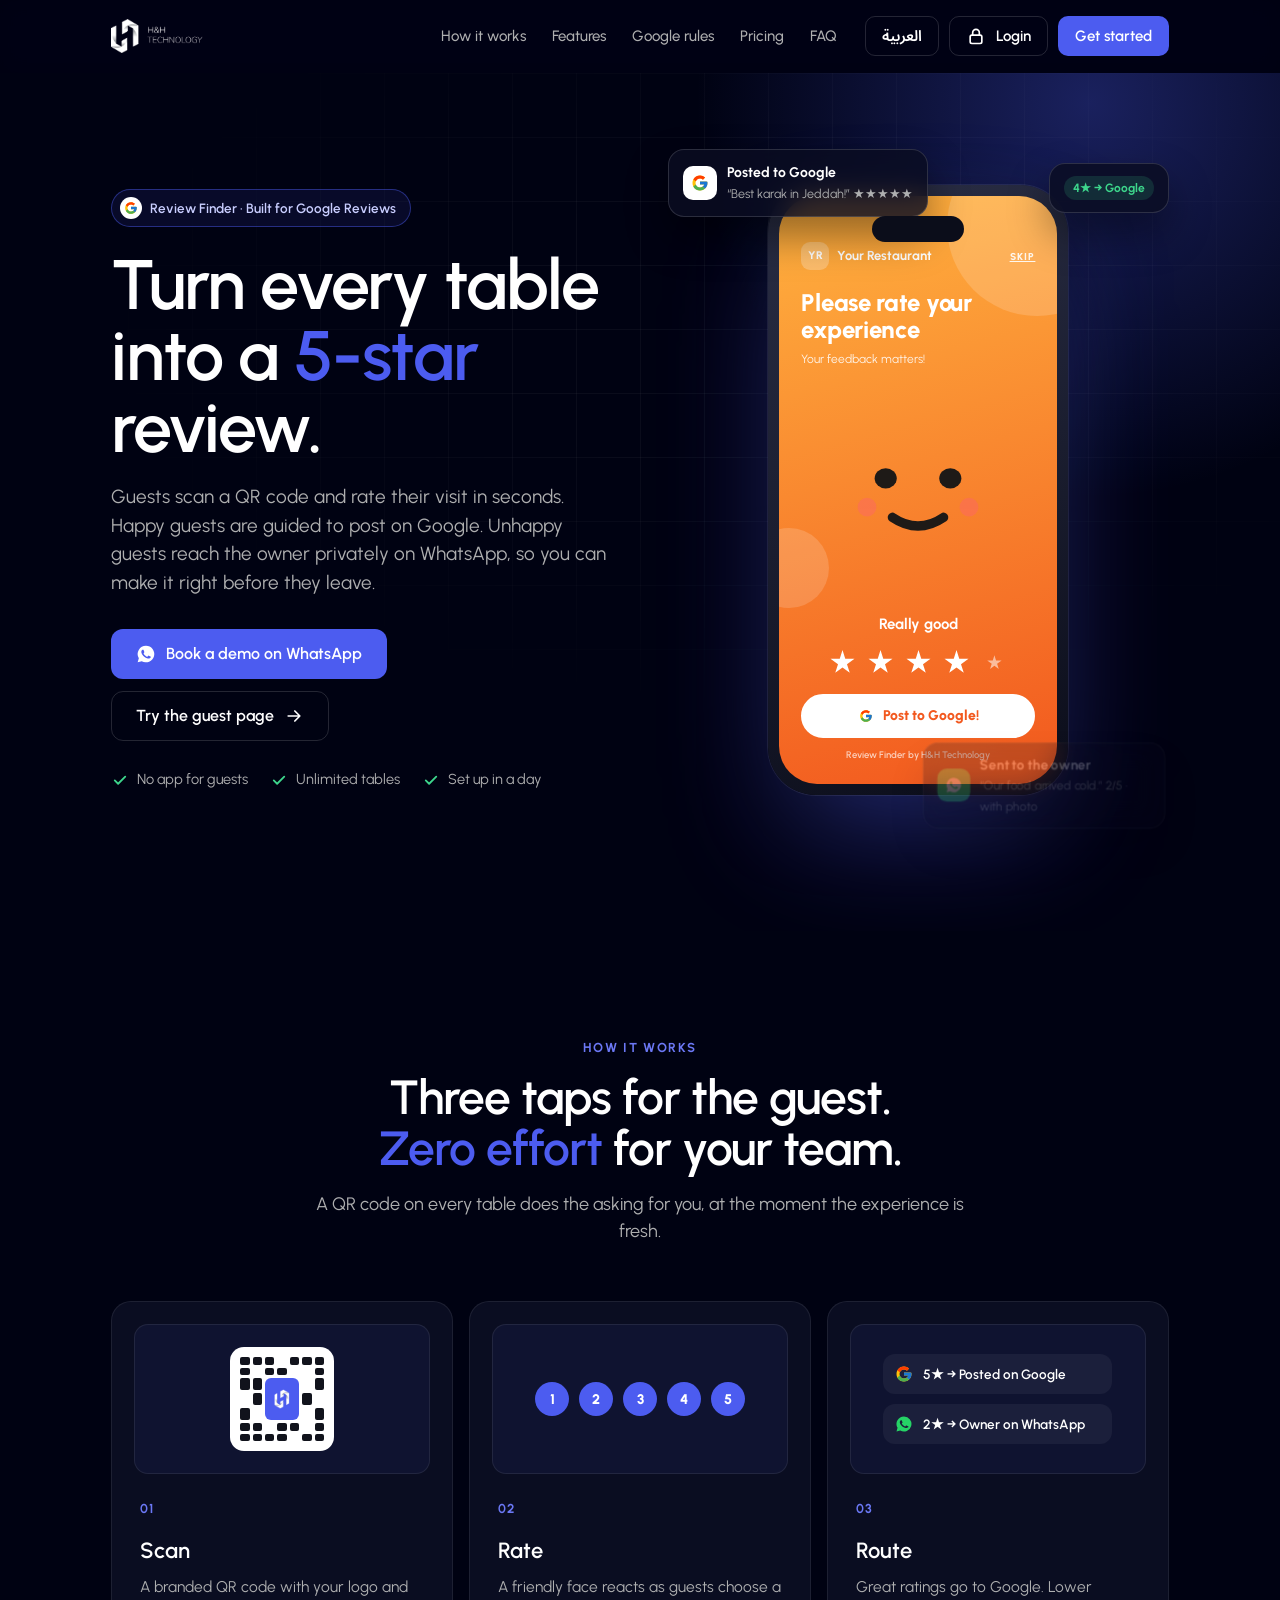
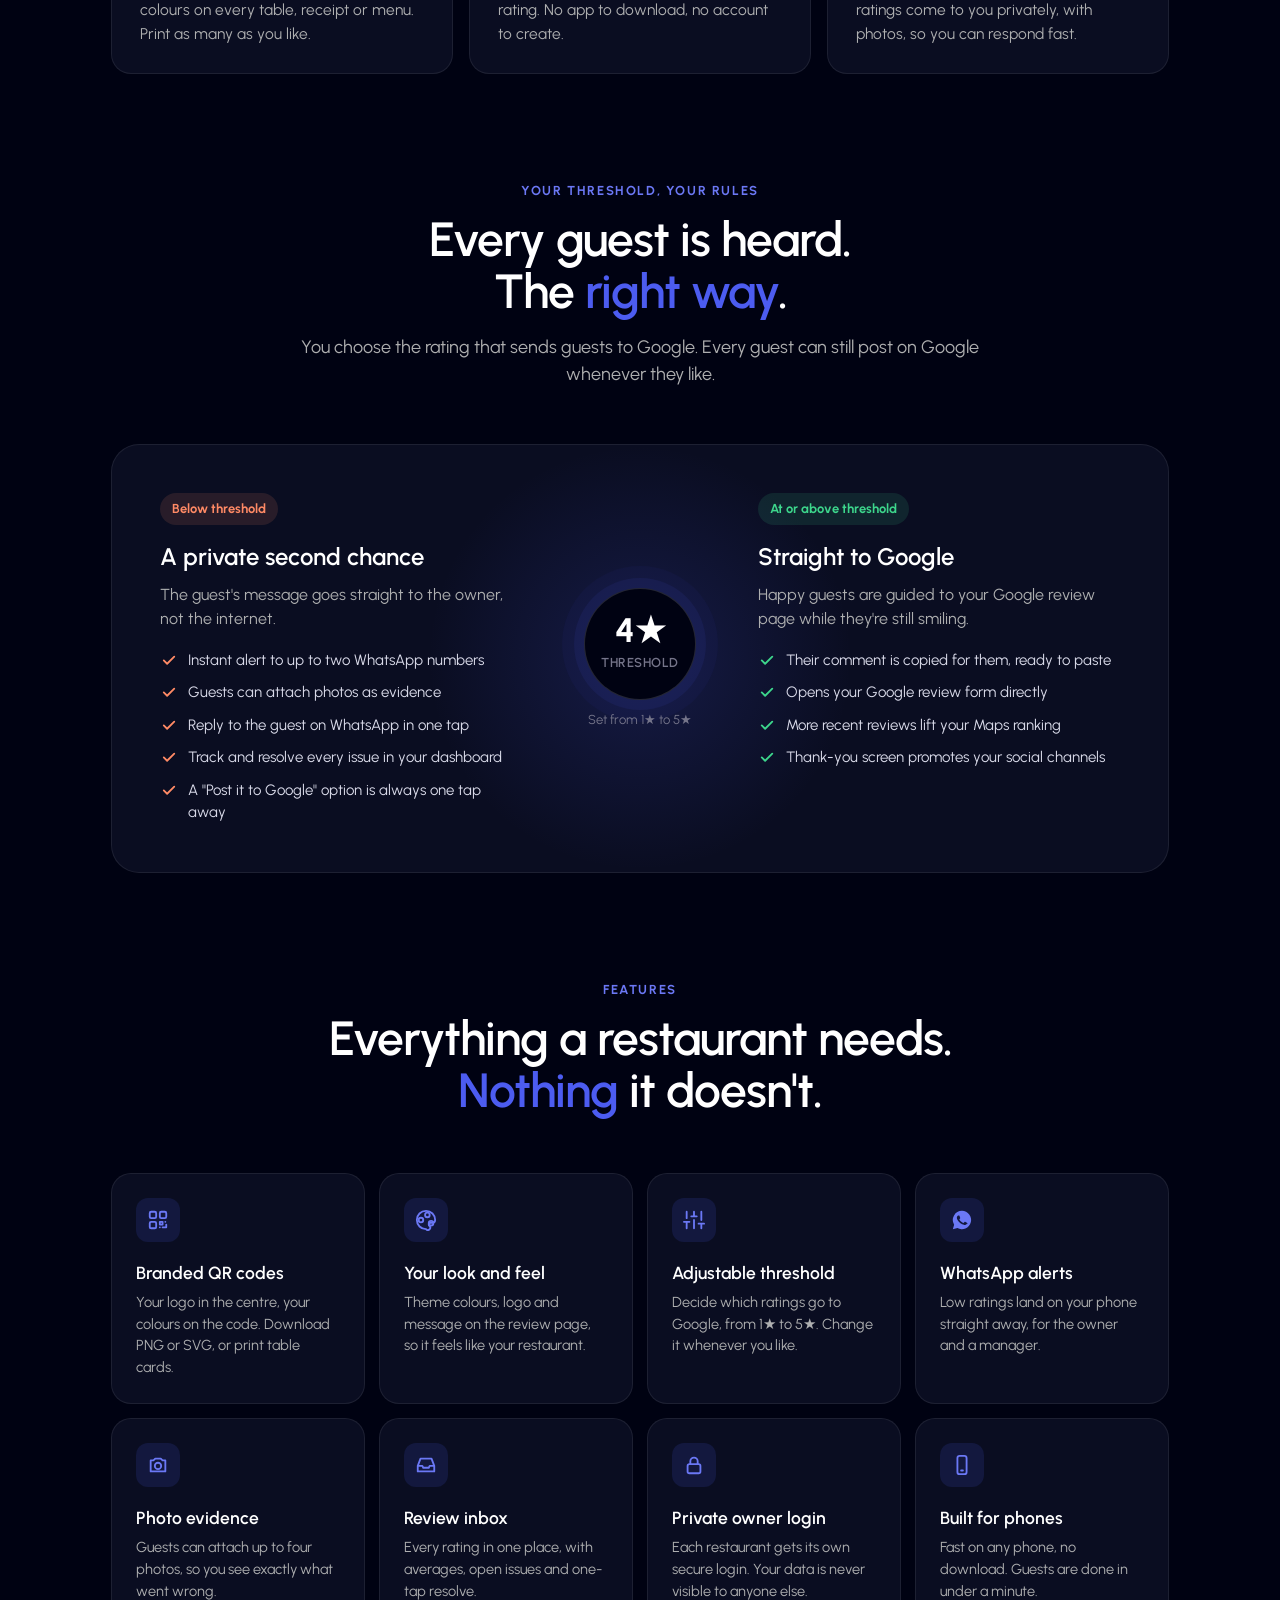
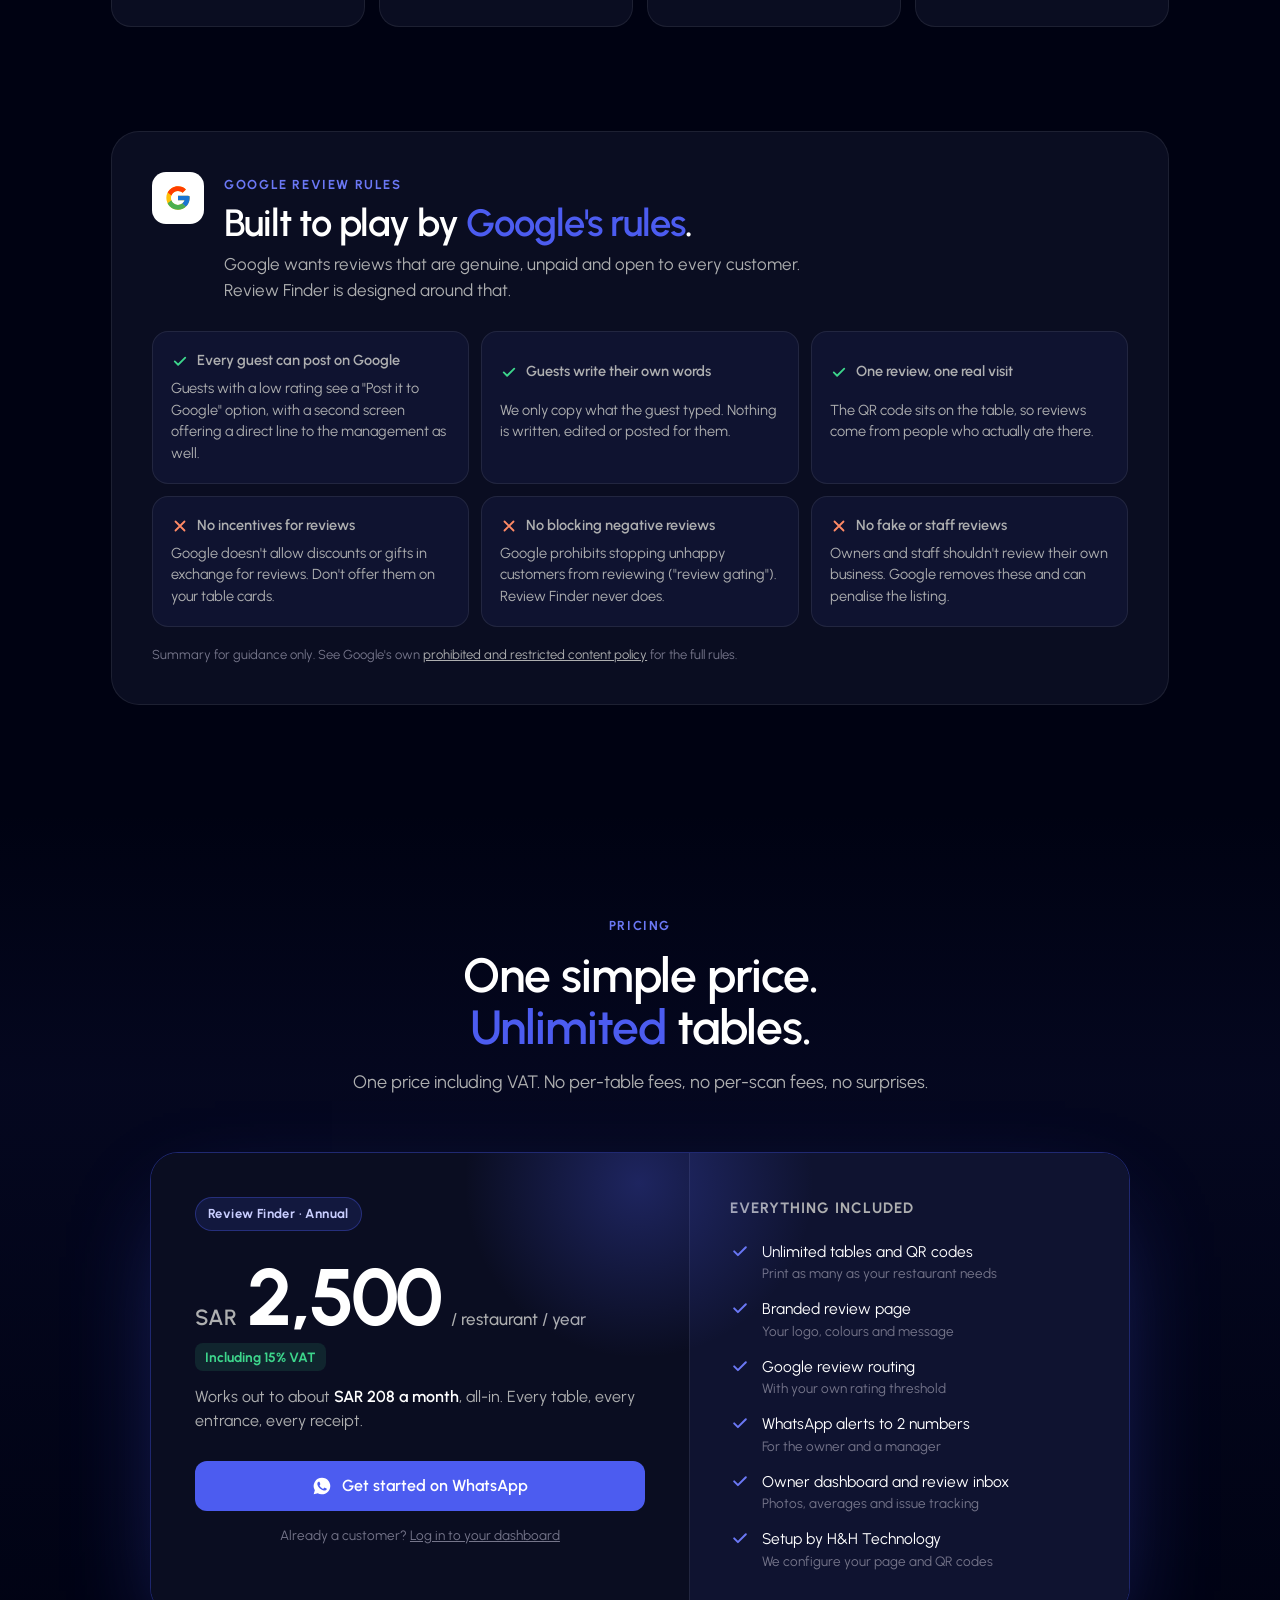
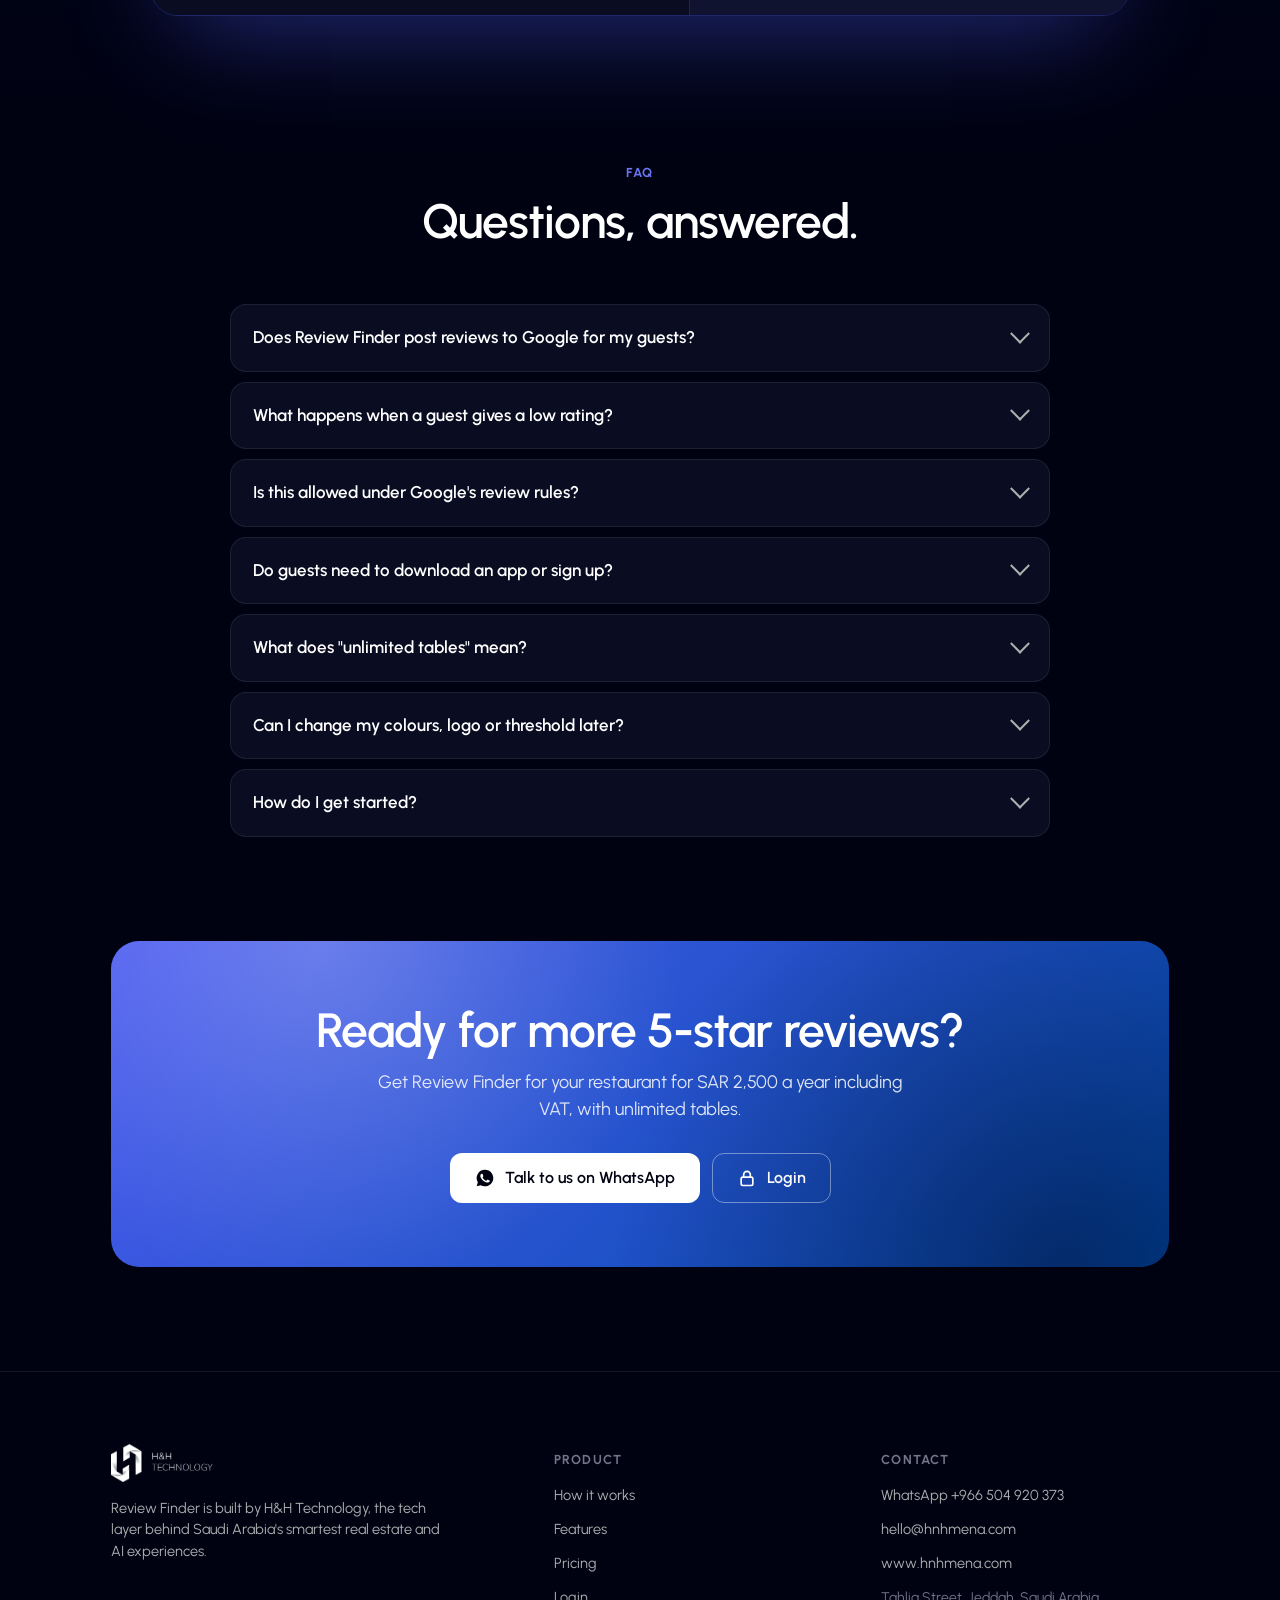
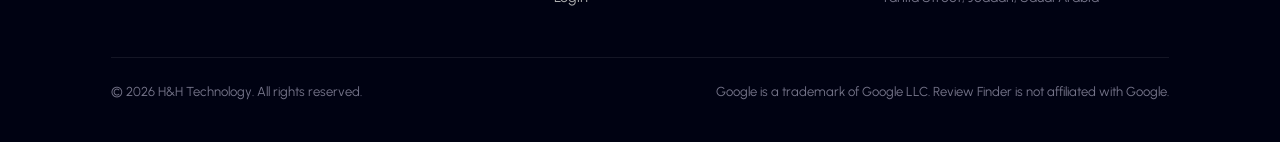
==== index.html @ 0b281e88 "Review page: rating dots become micro-animated mini stars - Stars pop in sequence when chosen, the s" ====
<!doctype html>
<html lang="en">
<head>
  <meta charset="utf-8" />
  <meta name="viewport" content="width=device-width, initial-scale=1" />
  <title>Review Finder · More 5-star Google reviews for restaurants</title>
  <meta name="description" content="Review Finder by H&H Technology: QR review pages that guide happy guests to Google and send unhappy guests privately to the owner on WhatsApp. SAR 2,500 per restaurant per year including VAT, unlimited tables." />
  <meta name="theme-color" content="#000212" />
  <meta property="og:title" content="Review Finder by H&H Technology" />
  <meta property="og:description" content="Happy guests go to Google. Unhappy guests come to you first. SAR 2,500 / restaurant / year, incl. VAT." />
  <link rel="icon" type="image/png" href="assets/brand/HH_Icon_Navy.png" />
  <link rel="preconnect" href="https://fonts.googleapis.com" />
  <link rel="preconnect" href="https://fonts.gstatic.com" crossorigin />
  <link href="https://fonts.googleapis.com/css2?family=Urbanist:wght@400;500;600;700;800&family=Noto+Kufi+Arabic:wght@400;500;600;700&family=Noto+Sans+Arabic:wght@400;500;600;700&display=swap" rel="stylesheet" />
  <script src="assets/i18n.js"></script>
  <script src="assets/i18n-landing.js"></script>
  <style>
    :root {
      --ink: #000212; --panel: #0A0D21; --panel-2: #0F1330; --line: rgba(255,255,255,.08); --line-2: rgba(255,255,255,.14);
      --indigo: #4C5CF0; --indigo-2: #6B78F5; --blue: #004AAD; --body: #AEAFB0; --muted: #75758A; --white: #FFFFFF;
      --ok: #3DD68C; --warn: #FF8A65;
      --r: 20px; --maxw: 1160px; --gut: max(16px, 4vw);
    }
    * { box-sizing: border-box; }
    html { scroll-behavior: smooth; }
    html, body { margin: 0; }
    body {
      font-family: Urbanist, Arial, 'Helvetica Neue', Helvetica, sans-serif; color: var(--white); background: var(--ink);
      -webkit-font-smoothing: antialiased; overflow-x: hidden; line-height: 1.5;
    }
    a { color: inherit; }
    img { max-width: 100%; display: block; }
    .wrap { max-width: var(--maxw); margin: 0 auto; padding: 0 var(--gut); }
    .sr { position: absolute; width: 1px; height: 1px; overflow: hidden; clip: rect(0 0 0 0); }

    /* ---------- Buttons ---------- */
    .btn { display: inline-flex; align-items: center; justify-content: center; gap: 10px; min-height: 50px; padding: 0 24px; border-radius: 12px; font-weight: 600; font-size: 16px; text-decoration: none; border: 1px solid transparent; transition: transform .15s, background .2s, border-color .2s; white-space: nowrap; }
    .btn:active { transform: scale(.98); }
    .btn svg { width: 20px; height: 20px; flex: none; }
    .btn-primary { background: var(--indigo); color: #fff; }
    .btn-primary:hover { background: var(--indigo-2); }
    .btn-ghost { border-color: var(--line-2); color: #fff; }
    .btn-ghost:hover { background: rgba(255,255,255,.06); border-color: rgba(255,255,255,.24); }
    .btn-sm { min-height: 40px; padding: 0 16px; font-size: 15px; border-radius: 10px; }

    /* ---------- Nav ---------- */
    .nav { position: sticky; top: 0; z-index: 50; background: rgba(0,2,18,.72); backdrop-filter: saturate(160%) blur(14px); -webkit-backdrop-filter: saturate(160%) blur(14px); border-bottom: 1px solid transparent; transition: border-color .3s; }
    .nav.scrolled { border-bottom-color: var(--line); }
    .nav .wrap { display: flex; align-items: center; gap: 28px; height: 72px; }
    .nav .logo { height: 34px; width: auto; }
    .nav-links { display: flex; gap: 26px; margin-left: auto; }
    .nav-links a { color: var(--body); text-decoration: none; font-weight: 500; font-size: 15px; }
    .nav-links a:hover { color: #fff; }
    .nav-cta { display: flex; gap: 10px; }
    @media (max-width: 880px) { .nav-links { display: none; } .nav-cta { margin-left: auto; } }
    @media (max-width: 420px) { .nav .logo { height: 28px; } .nav-cta .btn-primary { display: none; } }

    /* ---------- Hero ---------- */
    .hero { position: relative; padding: 72px 0 96px; overflow: hidden; }
    .hero::before { content: ''; position: absolute; width: 900px; height: 900px; right: -260px; top: -420px; border-radius: 50%; background: radial-gradient(circle, rgba(76,92,240,.34), transparent 62%); pointer-events: none; }
    .hero::after { content: ''; position: absolute; inset: 0; pointer-events: none; opacity: .5;
      background-image: linear-gradient(var(--line) 1px, transparent 1px), linear-gradient(90deg, var(--line) 1px, transparent 1px);
      background-size: 64px 64px; mask-image: radial-gradient(ellipse 70% 60% at 60% 30%, #000 30%, transparent 75%); -webkit-mask-image: radial-gradient(ellipse 70% 60% at 60% 30%, #000 30%, transparent 75%); }
    .hero .wrap { position: relative; z-index: 1; display: grid; grid-template-columns: 1fr 1fr; gap: 56px; align-items: center; }
    .eyebrow { display: inline-flex; align-items: center; gap: 8px; padding: 7px 14px 7px 8px; border-radius: 99px; border: 1px solid rgba(76,92,240,.45); background: rgba(76,92,240,.1); font-size: 13.5px; font-weight: 600; color: #C9CEFF; }
    .eyebrow .g { width: 22px; height: 22px; border-radius: 50%; background: #fff; display: grid; place-items: center; }
    .eyebrow .g svg { width: 14px; height: 14px; }
    h1 { font-size: clamp(40px, 6.2vw, 70px); font-weight: 600; line-height: 1.02; letter-spacing: -1.6px; margin: 22px 0 20px; }
    h1 em, h2 em { font-style: normal; color: var(--indigo); white-space: nowrap; }
    .lede { font-size: clamp(17px, 1.6vw, 19px); color: var(--body); max-width: 540px; margin: 0 0 32px; }
    .hero-cta { display: flex; gap: 12px; flex-wrap: wrap; }
    .hero-note { display: flex; gap: 22px; flex-wrap: wrap; margin-top: 28px; color: var(--body); font-size: 14.5px; }
    .hero-note span { display: inline-flex; align-items: center; gap: 8px; }
    .hero-note svg { width: 18px; height: 18px; color: var(--ok); }

    /* Phone demo */
    .stage { position: relative; display: grid; place-items: center; min-height: 600px; padding: 40px 0; }
    .phone { position: relative; width: 300px; height: 610px; border-radius: 48px; padding: 11px; background: linear-gradient(160deg, #2A2E45, #0B0D1A); box-shadow: 0 0 0 1px rgba(255,255,255,.08), 0 50px 120px -20px rgba(76,92,240,.45), 0 30px 60px rgba(0,0,0,.5); }
    .screen { position: relative; height: 100%; border-radius: 38px; overflow: hidden; padding: 46px 22px 22px; display: flex; flex-direction: column; color: #fff; background: linear-gradient(165deg, var(--from, #FFB23F), var(--to, #F2581E)); transition: background .6s; }
    .notch { position: absolute; top: 20px; left: 50%; transform: translateX(-50%); width: 92px; height: 26px; border-radius: 16px; background: #0B0D1A; z-index: 3; }
    .screen .bubble { position: absolute; border-radius: 50%; background: #fff; opacity: .16; }
    .s-top { display: flex; align-items: center; gap: 8px; font-weight: 700; font-size: 13px; }
    .s-logo { width: 28px; height: 28px; border-radius: 9px; background: rgba(255,255,255,.25); display: grid; place-items: center; font-size: 11px; font-weight: 800; }
    .s-skip { margin-left: auto; font-size: 10px; letter-spacing: 1.2px; font-weight: 800; text-decoration: underline; opacity: .9; }
    .s-title { font-size: 24px; font-weight: 800; line-height: 1.12; margin: 20px 0 6px; letter-spacing: -.3px; }
    .s-sub { font-size: 12px; opacity: .88; }
    .s-face { flex: 1; display: grid; place-items: center; }
    .s-face svg { width: 170px; overflow: visible; }
    .s-face .eye { fill: var(--face, #1E1A17); }
    .s-face .mouth, .s-face .brow { fill: none; stroke: var(--face, #1E1A17); stroke-width: 11; stroke-linecap: round; }
    .s-face .brow { stroke-width: 8; transition: opacity .3s; }
    .s-face .cheek { fill: #FF5C7A; transition: opacity .3s; }
    .s-mood { text-align: center; font-weight: 700; font-size: 15px; margin: -4px 0 12px; min-height: 22px; }
    .s-dots { display: flex; justify-content: center; gap: 8px; margin-bottom: 16px; }
    .s-dots i { width: 30px; height: 30px; border-radius: 50%; display: grid; place-items: center; font-style: normal; }
    .s-dots i::before { content: ''; width: 15px; height: 15px; background: rgba(255,255,255,.55); transition: all .3s cubic-bezier(.3,1.6,.5,1);
      clip-path: polygon(50% 0%, 61% 35%, 98% 35%, 68% 57%, 79% 91%, 50% 70%, 21% 91%, 32% 57%, 2% 35%, 39% 35%); }
    .s-dots i.on::before { width: 25px; height: 25px; background: #fff; transform: rotate(0); animation: sPop .5s cubic-bezier(.3,1.6,.5,1) both; }
    .s-dots i:nth-child(2).on::before { animation-delay: 45ms; } .s-dots i:nth-child(3).on::before { animation-delay: 90ms; }
    .s-dots i:nth-child(4).on::before { animation-delay: 135ms; } .s-dots i:nth-child(5).on::before { animation-delay: 180ms; }
    @keyframes sPop { 0% { transform: scale(.55) rotate(-25deg); } 55% { transform: scale(1.25) rotate(8deg); } 100% { transform: scale(1) rotate(0); } }
    .s-btn { min-height: 44px; border-radius: 99px; border: 2px solid #fff; display: flex; align-items: center; justify-content: center; gap: 8px; font-weight: 800; font-size: 14px; transition: background .3s, color .3s; }
    .s-btn.google { background: #fff; color: var(--to, #F2581E); }
    .s-btn svg { width: 18px; height: 18px; background: #fff; border-radius: 50%; padding: 2px; }
    .s-foot { text-align: center; font-size: 9.5px; margin-top: 10px; opacity: .7; font-weight: 600; }

    .float { position: absolute; z-index: 2; background: rgba(10,13,33,.82); backdrop-filter: blur(12px); -webkit-backdrop-filter: blur(12px); border: 1px solid var(--line-2); border-radius: 16px; padding: 12px 14px; box-shadow: 0 20px 40px rgba(0,0,0,.4); font-size: 13.5px; transition: opacity .45s, transform .45s; }
    .float b { display: block; font-size: 14px; font-weight: 700; }
    .float small { color: var(--body); font-size: 12.5px; }
    .float .row { display: flex; align-items: center; gap: 10px; }
    .float .ic { width: 34px; height: 34px; border-radius: 10px; display: grid; place-items: center; flex: none; }
    .float .ic svg { width: 18px; height: 18px; }
    .f-google { left: 0; top: 4px; }
    .f-google .ic { background: #fff; }
    .f-wa { right: 0; bottom: 6px; max-width: 250px; }
    .f-wa .ic { background: #25D366; color: #fff; }
    .f-route { right: 0; top: 18px; white-space: nowrap; }
    .f-route .tag { display: inline-flex; align-items: center; gap: 6px; padding: 3px 9px; border-radius: 99px; font-weight: 700; font-size: 12px; }
    .tag.pub { background: rgba(61,214,140,.15); color: var(--ok); }
    .tag.priv { background: rgba(255,138,101,.15); color: var(--warn); }
    .float.dim { opacity: .25; transform: scale(.97); }

    @media (max-width: 980px) {
      .hero .wrap { grid-template-columns: 1fr; gap: 40px; }
      .hero { padding-top: 48px; }
      .stage { min-height: 560px; }
      .f-google { left: 6%; } .f-wa { right: 6%; } .f-route { right: 6%; }
    }
    @media (max-width: 520px) {
      .phone { width: 270px; height: 550px; }
      .float { display: none; }
    }

    /* ---------- Sections ---------- */
    section { position: relative; }
    .sec { padding: 104px 0; }
    .sec-head { max-width: 680px; margin: 0 auto 56px; text-align: center; }
    .kicker { display: inline-block; font-size: 13px; font-weight: 700; letter-spacing: 1.6px; text-transform: uppercase; color: var(--indigo-2); margin-bottom: 14px; }
    h2 { font-size: clamp(32px, 4.4vw, 48px); font-weight: 600; line-height: 1.08; letter-spacing: -1px; margin: 0 0 16px; }
    .sec-head p { color: var(--body); font-size: 18px; margin: 0; }

    /* Steps */
    .steps { display: grid; grid-template-columns: repeat(3, 1fr); gap: 16px; counter-reset: s; }
    .step { position: relative; background: var(--panel); border: 1px solid var(--line); border-radius: var(--r); padding: 28px; overflow: hidden; }
    .step .num { font-size: 13px; font-weight: 700; color: var(--indigo-2); letter-spacing: 1px; }
    .step h3 { font-size: 22px; font-weight: 600; margin: 14px 0 8px; }
    .step p { color: var(--body); margin: 0; font-size: 15.5px; }
    .step .art { height: 150px; margin: -6px -6px 22px; border-radius: 14px; background: var(--panel-2); border: 1px solid var(--line); display: grid; place-items: center; position: relative; overflow: hidden; }
    .art-qr { width: 104px; height: 104px; border-radius: 14px; background: #fff; padding: 10px; display: grid; grid-template-columns: repeat(7, 1fr); gap: 3px; }
    .art-qr i { border-radius: 2px; background: #11131C; }
    .art-qr i.o { background: transparent; }
    .art-qr .c { grid-column: 3 / 6; grid-row: 3 / 6; background: var(--indigo); border-radius: 6px; display: grid; place-items: center; }
    .art-dots { display: flex; gap: 10px; }
    .art-dots i { width: 34px; height: 34px; border-radius: 50%; background: rgba(255,255,255,.12); display: grid; place-items: center; font-style: normal; font-weight: 800; color: rgba(255,255,255,.5); font-size: 14px; }
    .art-dots i.on { background: var(--indigo); color: #fff; }
    .art-split { display: grid; gap: 10px; width: 78%; }
    .art-split div { display: flex; align-items: center; gap: 10px; padding: 10px 12px; border-radius: 12px; background: rgba(255,255,255,.05); font-size: 13.5px; font-weight: 600; }
    .art-split svg { width: 18px; height: 18px; flex: none; }

    /* Routing */
    .route { display: grid; grid-template-columns: 1fr auto 1fr; gap: 0; align-items: stretch; background: var(--panel); border: 1px solid var(--line); border-radius: 28px; padding: 40px; position: relative; overflow: hidden; }
    .route::before { content: ''; position: absolute; width: 500px; height: 500px; left: 50%; top: 50%; transform: translate(-50%,-50%); background: radial-gradient(circle, rgba(76,92,240,.18), transparent 60%); pointer-events: none; }
    .lane { position: relative; padding: 8px 8px; }
    .lane h3 { font-size: 24px; font-weight: 600; margin: 14px 0 8px; }
    .lane p { color: var(--body); margin: 0 0 18px; }
    .lane ul { list-style: none; padding: 0; margin: 0; display: grid; gap: 10px; }
    .lane li { display: flex; gap: 10px; align-items: flex-start; color: #DADBEA; font-size: 15px; }
    .lane li svg { width: 18px; height: 18px; flex: none; margin-top: 2px; }
    .lane.pub li svg { color: var(--ok); } .lane.priv li svg { color: var(--warn); }
    .hub { position: relative; display: grid; place-items: center; padding: 0 36px; }
    .hub-in { width: 148px; text-align: center; display: grid; justify-items: center; gap: 10px; }
    .hub-circle { width: 112px; height: 112px; border-radius: 50%; display: grid; place-items: center; background: var(--ink); border: 1px solid var(--line-2); box-shadow: 0 0 0 10px rgba(76,92,240,.08), 0 0 0 22px rgba(76,92,240,.04); }
    .hub-circle b { font-size: 34px; font-weight: 700; line-height: 1; }
    .hub-circle small { display: block; color: var(--body); font-size: 11.5px; font-weight: 600; letter-spacing: .5px; margin-top: 4px; }
    .hub-in span { color: var(--muted); font-size: 13px; }
    .lane .badge { display: inline-flex; align-items: center; gap: 8px; font-weight: 700; font-size: 13px; padding: 6px 12px; border-radius: 99px; }
    .lane.pub .badge { background: rgba(61,214,140,.12); color: var(--ok); }
    .lane.priv .badge { background: rgba(255,138,101,.12); color: var(--warn); }
    @media (max-width: 900px) { .route { grid-template-columns: 1fr; padding: 28px 22px; gap: 28px; } .hub { padding: 0; } .steps { grid-template-columns: 1fr; } }

    /* Features */
    .features { display: grid; grid-template-columns: repeat(4, 1fr); gap: 14px; }
    .feat { background: var(--panel); border: 1px solid var(--line); border-radius: var(--r); padding: 24px; transition: border-color .25s, transform .25s; }
    .feat:hover { border-color: rgba(76,92,240,.45); transform: translateY(-2px); }
    .feat .ic { width: 44px; height: 44px; border-radius: 12px; display: grid; place-items: center; background: rgba(76,92,240,.14); color: var(--indigo-2); margin-bottom: 18px; }
    .feat .ic svg { width: 22px; height: 22px; }
    .feat h3 { font-size: 17.5px; font-weight: 600; margin: 0 0 6px; }
    .feat p { color: var(--body); font-size: 14.5px; margin: 0; }
    @media (max-width: 1040px) { .features { grid-template-columns: repeat(2, 1fr); } }
    @media (max-width: 560px) { .features { grid-template-columns: 1fr; } }

    /* Pricing */
    .pricing { background: linear-gradient(180deg, transparent, rgba(76,92,240,.06) 30%, transparent); }
    .price-wrap { display: grid; grid-template-columns: 1.1fr .9fr; gap: 0; max-width: 980px; margin: 0 auto; border-radius: 28px; overflow: hidden; border: 1px solid rgba(76,92,240,.4); box-shadow: 0 40px 100px -30px rgba(76,92,240,.45); }
    .price-main { background: var(--panel); padding: 44px; position: relative; }
    .price-main::after { content: ''; position: absolute; width: 380px; height: 380px; right: -140px; top: -160px; border-radius: 50%; background: radial-gradient(circle, rgba(76,92,240,.3), transparent 65%); pointer-events: none; }
    .plan { display: inline-flex; align-items: center; gap: 8px; font-weight: 700; font-size: 13px; letter-spacing: .4px; color: #C9CEFF; background: rgba(76,92,240,.14); border: 1px solid rgba(76,92,240,.35); padding: 6px 12px; border-radius: 99px; }
    .amount { display: flex; align-items: baseline; gap: 10px; margin: 26px 0 6px; flex-wrap: wrap; }
    .amount .cur { font-size: 22px; font-weight: 600; color: var(--body); }
    .amount .val { font-size: clamp(56px, 8vw, 80px); font-weight: 700; letter-spacing: -2px; line-height: 1; }
    .amount .per { font-size: 17px; color: var(--body); font-weight: 500; }
    .price-vat { display: inline-flex; margin: 0 0 14px; padding: 4px 10px; border-radius: 8px; background: rgba(61,214,140,.12); color: var(--ok); font-weight: 700; font-size: 13.5px; }
    .price-sub { color: var(--body); margin: 0 0 28px; font-size: 16px; }
    .price-sub b { color: #fff; font-weight: 600; }
    .price-main .btn { width: 100%; }
    .price-fine { color: var(--muted); font-size: 13.5px; margin: 14px 0 0; text-align: center; }
    .price-side { background: var(--panel-2); padding: 44px 40px; border-left: 1px solid var(--line); }
    .price-side h3 { font-size: 15px; font-weight: 700; letter-spacing: 1px; text-transform: uppercase; color: var(--body); margin: 0 0 20px; }
    .incl { list-style: none; padding: 0; margin: 0; display: grid; gap: 14px; }
    .incl li { display: flex; gap: 12px; align-items: flex-start; font-size: 15.5px; }
    .incl svg { width: 20px; height: 20px; color: var(--indigo-2); flex: none; margin-top: 1px; }
    .incl li span small { display: block; color: var(--muted); font-size: 13.5px; }
    @media (max-width: 860px) { .price-wrap { grid-template-columns: 1fr; } .price-side { border-left: 0; border-top: 1px solid var(--line); } .price-main, .price-side { padding: 32px 24px; } }

    /* Google rules */
    .rules { background: var(--panel); border: 1px solid var(--line); border-radius: 28px; padding: 40px; }
    .rules-head { display: flex; gap: 20px; align-items: flex-start; margin-bottom: 28px; }
    .rules-head .g { width: 52px; height: 52px; border-radius: 14px; background: #fff; display: grid; place-items: center; flex: none; }
    .rules-head .g svg { width: 28px; height: 28px; }
    .rules-head h2 { font-size: clamp(28px, 3.4vw, 38px); margin-bottom: 8px; }
    .rules-head p { color: var(--body); margin: 0; font-size: 17px; max-width: 620px; }
    .rules-head .kicker { margin-bottom: 8px; }
    .rules-grid { display: grid; grid-template-columns: repeat(3, 1fr); gap: 12px; }
    .rule { border-radius: 16px; padding: 18px; background: var(--panel-2); border: 1px solid var(--line); display: grid; gap: 6px; }
    .rule b { display: flex; gap: 8px; align-items: center; font-size: 15.5px; font-weight: 600; }
    .rule b svg { width: 18px; height: 18px; flex: none; }
    .rule.ok b svg { color: var(--ok); } .rule.no b svg { color: var(--warn); }
    .rule span { color: var(--body); font-size: 14.5px; }
    .rules-note { margin: 18px 0 0; color: var(--muted); font-size: 13px; }
    .rules-note a { color: var(--body); }
    @media (max-width: 900px) { .rules { padding: 26px 20px; } .rules-head { flex-direction: column; } .rules-grid { grid-template-columns: 1fr; } }

    /* FAQ */
    .faq { max-width: 820px; margin: 0 auto; display: grid; gap: 10px; }
    details { background: var(--panel); border: 1px solid var(--line); border-radius: 16px; padding: 0 22px; transition: border-color .2s; }
    details[open] { border-color: var(--line-2); }
    summary { list-style: none; cursor: pointer; padding: 20px 0; font-weight: 600; font-size: 17px; display: flex; justify-content: space-between; gap: 16px; align-items: center; }
    summary::-webkit-details-marker { display: none; }
    summary::after { content: ''; width: 12px; height: 12px; flex: none; border-right: 2px solid var(--body); border-bottom: 2px solid var(--body); transform: rotate(45deg) translate(-3px, -3px); transition: transform .25s; }
    details[open] summary::after { transform: rotate(225deg) translate(-3px, -3px); }
    details p { margin: 0 0 20px; color: var(--body); font-size: 15.5px; }

    /* CTA band */
    .cta-band { margin: 0 auto; max-width: var(--maxw); padding: 0 var(--gut); }
    .cta-in { position: relative; overflow: hidden; border-radius: 28px; padding: 64px 40px; text-align: center; background: linear-gradient(135deg, var(--indigo) 0%, var(--blue) 100%); }
    .cta-in::before { content: ''; position: absolute; inset: 0; background-image: radial-gradient(circle at 20% 0%, rgba(255,255,255,.22), transparent 40%), radial-gradient(circle at 90% 100%, rgba(0,2,18,.45), transparent 45%); }
    .cta-in > * { position: relative; }
    .cta-in h2 { margin-bottom: 12px; }
    .cta-in p { color: rgba(255,255,255,.85); font-size: 18px; margin: 0 auto 30px; max-width: 560px; }
    .cta-in .btn-primary { background: #fff; color: var(--ink); }
    .cta-in .btn-primary:hover { background: #EEF0FF; }
    .cta-in .btn-ghost { border-color: rgba(255,255,255,.4); }
    .cta-row { display: flex; gap: 12px; justify-content: center; flex-wrap: wrap; }

    /* Footer */
    footer { padding: 72px 0 40px; margin-top: 104px; border-top: 1px solid var(--line); }
    .foot { display: grid; grid-template-columns: 1.4fr 1fr 1fr; gap: 40px; }
    .foot .logo { height: 38px; width: auto; margin-bottom: 16px; }
    .foot p { color: var(--body); font-size: 14.5px; margin: 0; max-width: 340px; }
    .foot h4 { font-size: 13px; letter-spacing: 1.2px; text-transform: uppercase; color: var(--muted); margin: 6px 0 14px; }
    .foot ul { list-style: none; padding: 0; margin: 0; display: grid; gap: 10px; }
    .foot a { color: var(--body); text-decoration: none; font-size: 14.5px; }
    .foot a:hover { color: #fff; }
    .foot-base { display: flex; justify-content: space-between; gap: 16px; flex-wrap: wrap; margin-top: 48px; padding-top: 24px; border-top: 1px solid var(--line); color: var(--muted); font-size: 13px; }
    @media (max-width: 760px) { .foot { grid-template-columns: 1fr; gap: 28px; } }

    /* Language toggle + Arabic / RTL */
    .lang-btn { background: transparent; cursor: pointer; font-weight: 600; }
    .lang-btn:hover { background: rgba(255,255,255,.06); }
    .lang-btn[lang="ar"] { font-family: 'Noto Sans Arabic', sans-serif; }
    .lang-btn[lang="en"] { font-family: Urbanist, Arial, sans-serif; }
    html[lang="ar"] body { font-family: 'Noto Sans Arabic', Urbanist, Arial, sans-serif; }
    html[lang="ar"] h1, html[lang="ar"] h2, html[lang="ar"] h3, html[lang="ar"] summary, html[lang="ar"] .s-title, html[lang="ar"] .amount .per, html[lang="ar"] .hub-circle small {
      font-family: 'Noto Kufi Arabic', 'Noto Sans Arabic', Urbanist, sans-serif;
    }
    html[lang="ar"] * { letter-spacing: 0 !important; }
    html[lang="ar"] h1 { line-height: 1.3; font-size: clamp(34px, 5.4vw, 60px); }
    html[lang="ar"] h2 { line-height: 1.35; }
    html[lang="ar"] .kicker, html[lang="ar"] .foot h4, html[lang="ar"] .price-side h3 { text-transform: none; font-size: 14px; }
    html[dir="rtl"] .nav-links { margin-left: 0; margin-right: auto; }
    html[dir="rtl"] .flip-rtl { transform: scaleX(-1); }
    html[dir="rtl"] .eyebrow { padding: 7px 8px 7px 14px; }
    html[dir="rtl"] .s-skip { margin-left: 0; margin-right: auto; }
    .amount, .s-dots { direction: ltr; }
    html[dir="rtl"] .amount { direction: rtl; }

    /* Reveal */
    .reveal { opacity: 0; transform: translateY(18px); transition: opacity .7s cubic-bezier(.2,.8,.2,1), transform .7s cubic-bezier(.2,.8,.2,1); }
    .reveal.in { opacity: 1; transform: none; }
    @media (prefers-reduced-motion: reduce) {
      html { scroll-behavior: auto; }
      .reveal { opacity: 1; transform: none; transition: none; }
      *, *::before, *::after { animation: none !important; transition: none !important; }
    }
  </style>
</head>
<body>
  <!-- Shared icons -->
  <svg width="0" height="0" style="position:absolute" aria-hidden="true">
    <symbol id="i-check" viewBox="0 0 24 24"><path fill="none" stroke="currentColor" stroke-width="2.4" stroke-linecap="round" stroke-linejoin="round" d="M5 12.5l4.5 4.5L19 7.5"/></symbol>
    <symbol id="i-g" viewBox="0 0 48 48"><path fill="#FFC107" d="M43.6 20.5H42V20H24v8h11.3C33.7 32.7 29.2 36 24 36c-6.6 0-12-5.4-12-12s5.4-12 12-12c3.1 0 5.8 1.2 7.9 3l5.7-5.7C34 6.1 29.3 4 24 4 12.9 4 4 12.9 4 24s8.9 20 20 20 20-8.9 20-20c0-1.3-.1-2.4-.4-3.5z"/><path fill="#FF3D00" d="M6.3 14.7l6.6 4.8C14.7 15.1 19 12 24 12c3.1 0 5.8 1.2 7.9 3l5.7-5.7C34 6.1 29.3 4 24 4 16.3 4 9.7 8.3 6.3 14.7z"/><path fill="#4CAF50" d="M24 44c5.2 0 9.9-2 13.4-5.2l-6.2-5.2C29.2 35.1 26.7 36 24 36c-5.2 0-9.6-3.3-11.3-8l-6.5 5C9.5 39.6 16.2 44 24 44z"/><path fill="#1976D2" d="M43.6 20.5H42V20H24v8h11.3c-.8 2.2-2.2 4.2-4.1 5.6l6.2 5.2C37 39.2 44 34 44 24c0-1.3-.1-2.4-.4-3.5z"/></symbol>
    <symbol id="i-wa" viewBox="0 0 24 24"><path fill="currentColor" d="M12 2a10 10 0 0 0-8.6 15.1L2 22l5-1.3A10 10 0 1 0 12 2zm5.3 14.1c-.2.6-1.3 1.2-1.8 1.3-.5 0-1 .2-3.3-.7-2.8-1.1-4.5-4-4.7-4.2-.1-.2-1.1-1.5-1.1-2.9s.7-2 1-2.3c.2-.3.5-.3.7-.3h.5c.2 0 .4 0 .6.5l.8 2c.1.2.1.4 0 .5l-.4.6-.3.4c-.1.1-.3.3-.1.6.2.3.8 1.3 1.7 2.1 1.2 1 2.1 1.4 2.4 1.5.3.1.5.1.6-.1l.9-1c.2-.3.4-.2.6-.1l1.9.9c.3.1.5.2.5.3.1.2.1.7-.1 1.3z"/></symbol>
    <symbol id="i-x" viewBox="0 0 24 24"><path fill="none" stroke="currentColor" stroke-width="2.4" stroke-linecap="round" d="M6 6l12 12M18 6L6 18"/></symbol>
    <symbol id="i-arrow" viewBox="0 0 24 24"><path fill="none" stroke="currentColor" stroke-width="2" stroke-linecap="round" stroke-linejoin="round" d="M5 12h14M13 6l6 6-6 6"/></symbol>
    <symbol id="i-lock" viewBox="0 0 24 24"><g fill="none" stroke="currentColor" stroke-width="2" stroke-linecap="round" stroke-linejoin="round"><rect x="5" y="11" width="14" height="10" rx="2"/><path d="M8 11V8a4 4 0 0 1 8 0v3"/></g></symbol>
  </svg>

  <header class="nav" id="nav">
    <div class="wrap">
      <a href="#top" aria-label="Review Finder home"><img class="logo" src="assets/brand/HH_Logo_Primary_Reverse_White.png" alt="H&amp;H Technology" /></a>
      <nav class="nav-links" aria-label="Sections">
        <a href="#how"><span data-i18n-html="lp.1">How it works</span></a>
        <a href="#features"><span data-i18n-html="lp.2">Features</span></a>
        <a href="#rules"><span data-i18n-html="lp.3">Google rules</span></a>
        <a href="#pricing"><span data-i18n-html="lp.4">Pricing</span></a>
        <a href="#faq"><span data-i18n-html="lp.5">FAQ</span></a>
      </nav>
      <div class="nav-cta">
        <button class="btn btn-ghost btn-sm lang-btn" type="button" data-lang-toggle>العربية</button>
        <a class="btn btn-ghost btn-sm" href="login.html"><svg><use href="#i-lock"/></svg><span data-i18n-html="lp.6">Login</span></a>
        <a class="btn btn-primary btn-sm wa-link" href="#"><span data-i18n-html="lp.7">Get started</span></a>
      </div>
    </div>
  </header>

  <main id="top">
    <!-- HERO -->
    <section class="hero">
      <div class="wrap">
        <div class="reveal">
          <span class="eyebrow"><span class="g"><svg><use href="#i-g"/></svg></span><span data-i18n-html="lp.8">Review Finder · Built for Google Reviews</span></span>
          <h1><span data-i18n-html="lp.9">Turn every table into a <em>5-star</em> review.</span></h1>
          <p class="lede"><span data-i18n-html="lp.10">Guests scan a QR code and rate their visit in seconds. Happy guests are guided to post on Google. Unhappy guests reach the owner privately on WhatsApp, so you can make it right before they leave.</span></p>
          <div class="hero-cta">
            <a class="btn btn-primary wa-link" href="#"><svg><use href="#i-wa"/></svg><span data-i18n-html="lp.11">Book a demo on WhatsApp</span></a>
            <a class="btn btn-ghost" href="review.html?b=test" target="_blank" rel="noopener"><span data-i18n-html="lp.12">Try the guest page</span><svg class="flip-rtl"><use href="#i-arrow"/></svg></a>
          </div>
          <div class="hero-note">
            <span><svg><use href="#i-check"/></svg><span data-i18n-html="lp.13">No app for guests</span></span>
            <span><svg><use href="#i-check"/></svg><span data-i18n-html="lp.14">Unlimited tables</span></span>
            <span><svg><use href="#i-check"/></svg><span data-i18n-html="lp.15">Set up in a day</span></span>
          </div>
        </div>

        <div class="stage reveal" aria-label="Animated preview of the guest review page">
          <div class="float f-route" id="fRoute"><span class="tag pub" id="routeTag">4★ and up → Google</span></div>
          <div class="float f-google" id="fGoogle">
            <div class="row"><span class="ic"><svg><use href="#i-g"/></svg></span><span><b><span data-i18n-html="lp.16">Posted to Google</span></b><small><span data-i18n-html="lp.17">“Best karak in Jeddah!” ★★★★★</span></small></span></div>
          </div>
          <div class="phone">
            <div class="screen" id="demo">
              <span class="notch"></span>
              <span class="bubble" style="width:180px;height:180px;right:-70px;top:-60px"></span>
              <span class="bubble" style="width:80px;height:80px;left:-30px;bottom:30%"></span>
              <div class="s-top"><span class="s-logo">YR</span><span data-i18n-html="lp.20">Your Restaurant</span><span class="s-skip"><span data-i18n-html="lp.21">SKIP</span></span></div>
              <div class="s-title"><span data-i18n-html="lp.22">Please rate your<br />experience</span></div>
              <div class="s-sub"><span data-i18n-html="lp.23">Your feedback matters!</span></div>
              <div class="s-face">
                <svg viewBox="0 0 200 150" aria-hidden="true">
                  <path class="brow" id="dBrowL" d="M44 34 L80 34" />
                  <path class="brow" id="dBrowR" d="M156 34 L120 34" />
                  <ellipse class="eye" id="dEyeL" cx="62" cy="58" rx="13" ry="13" />
                  <ellipse class="eye" id="dEyeR" cx="138" cy="58" rx="13" ry="13" />
                  <circle class="cheek" id="dCheekL" cx="40" cy="92" r="11" />
                  <circle class="cheek" id="dCheekR" cx="160" cy="92" r="11" />
                  <path class="mouth" id="dMouth" d="M72 110 Q100 108 128 104" />
                </svg>
              </div>
              <div class="s-mood" id="dMood">Loved it!</div>
              <div class="s-dots" id="dDots"><i></i><i></i><i></i><i></i><i></i></div>
              <div class="s-btn" id="dBtn">Send</div>
              <div class="s-foot"><span data-i18n-html="lp.24">Review Finder by H&amp;H Technology</span></div>
            </div>
          </div>
          <div class="float f-wa" id="fWa">
            <div class="row"><span class="ic"><svg><use href="#i-wa"/></svg></span><span><b><span data-i18n-html="lp.18">Sent to the owner</span></b><small><span data-i18n-html="lp.19">“Our food arrived cold.” 2/5 · with photo</span></small></span></div>
          </div>
        </div>
      </div>
    </section>

    <!-- HOW IT WORKS -->
    <section class="sec" id="how">
      <div class="wrap">
        <div class="sec-head reveal">
          <span class="kicker"><span data-i18n-html="lp.1">How it works</span></span>
          <h2><span data-i18n-html="lp.25">Three taps for the guest.<br /><em>Zero effort</em> for your team.</span></h2>
          <p><span data-i18n-html="lp.26">A QR code on every table does the asking for you, at the moment the experience is fresh.</span></p>
        </div>
        <div class="steps">
          <article class="step reveal">
            <div class="art"><div class="art-qr" aria-hidden="true">
              <i></i><i></i><i></i><i class="o"></i><i></i><i></i><i></i>
              <i></i><i class="o"></i><i></i><i></i><i class="o"></i><i class="o"></i><i></i>
              <i></i><i></i><span class="c"><img src="assets/brand/HH_Icon_White.png" alt="" style="height:20px;width:auto" /></span><i class="o"></i><i></i>
              <i class="o"></i><i></i><i></i><i class="o"></i>
              <i></i><i class="o"></i><i class="o"></i><i></i>
              <i></i><i></i><i class="o"></i><i></i><i></i><i class="o"></i><i></i>
              <i></i><i></i><i></i><i></i><i class="o"></i><i></i><i></i>
            </div></div>
            <span class="num">01</span>
            <h3><span data-i18n-html="lp.27">Scan</span></h3>
            <p><span data-i18n-html="lp.28">A branded QR code with your logo and colours on every table, receipt or menu. Print as many as you like.</span></p>
          </article>
          <article class="step reveal">
            <div class="art"><div class="art-dots" aria-hidden="true"><i class="on">1</i><i class="on">2</i><i class="on">3</i><i class="on">4</i><i class="on">5</i></div></div>
            <span class="num">02</span>
            <h3><span data-i18n-html="lp.29">Rate</span></h3>
            <p><span data-i18n-html="lp.30">A friendly face reacts as guests choose a rating. No app to download, no account to create.</span></p>
          </article>
          <article class="step reveal">
            <div class="art"><div class="art-split" aria-hidden="true">
              <div><svg><use href="#i-g"/></svg>5★ → Posted on Google</div>
              <div><svg style="color:#25D366"><use href="#i-wa"/></svg>2★ → Owner on WhatsApp</div>
            </div></div>
            <span class="num">03</span>
            <h3><span data-i18n-html="lp.31">Route</span></h3>
            <p><span data-i18n-html="lp.32">Great ratings go to Google. Lower ratings come to you privately, with photos, so you can respond fast.</span></p>
          </article>
        </div>
      </div>
    </section>

    <!-- ROUTING -->
    <section class="sec" style="padding-top:0">
      <div class="wrap">
        <div class="sec-head reveal">
          <span class="kicker"><span data-i18n-html="lp.33">Your threshold, your rules</span></span>
          <h2><span data-i18n-html="lp.34">Every guest is heard.<br />The <em>right way</em>.</span></h2>
          <p><span data-i18n-html="lp.35">You choose the rating that sends guests to Google. Every guest can still post on Google whenever they like.</span></p>
        </div>
        <div class="route reveal">
          <div class="lane priv">
            <span class="badge"><span data-i18n-html="lp.36">Below threshold</span></span>
            <h3><span data-i18n-html="lp.37">A private second chance</span></h3>
            <p><span data-i18n-html="lp.38">The guest's message goes straight to the owner, not the internet.</span></p>
            <ul>
              <li><svg><use href="#i-check"/></svg><span data-i18n-html="lp.39">Instant alert to up to two WhatsApp numbers</span></li>
              <li><svg><use href="#i-check"/></svg><span data-i18n-html="lp.40">Guests can attach photos as evidence</span></li>
              <li><svg><use href="#i-check"/></svg><span data-i18n-html="lp.41">Reply to the guest on WhatsApp in one tap</span></li>
              <li><svg><use href="#i-check"/></svg><span data-i18n-html="lp.42">Track and resolve every issue in your dashboard</span></li>
              <li><svg><use href="#i-check"/></svg><span data-i18n-html="lp.43">A "Post it to Google" option is always one tap away</span></li>
            </ul>
          </div>
          <div class="hub">
            <div class="hub-in">
              <div class="hub-circle"><div><b>4★</b><small><span data-i18n-html="lp.44">THRESHOLD</span></small></div></div>
              <span><span data-i18n-html="lp.45">Set from 1★ to 5★</span></span>
            </div>
          </div>
          <div class="lane pub">
            <span class="badge"><span data-i18n-html="lp.46">At or above threshold</span></span>
            <h3><span data-i18n-html="lp.47">Straight to Google</span></h3>
            <p><span data-i18n-html="lp.48">Happy guests are guided to your Google review page while they're still smiling.</span></p>
            <ul>
              <li><svg><use href="#i-check"/></svg><span data-i18n-html="lp.49">Their comment is copied for them, ready to paste</span></li>
              <li><svg><use href="#i-check"/></svg><span data-i18n-html="lp.50">Opens your Google review form directly</span></li>
              <li><svg><use href="#i-check"/></svg><span data-i18n-html="lp.51">More recent reviews lift your Maps ranking</span></li>
              <li><svg><use href="#i-check"/></svg><span data-i18n-html="lp.52">Thank-you screen promotes your social channels</span></li>
            </ul>
          </div>
        </div>
      </div>
    </section>

    <!-- FEATURES -->
    <section class="sec" id="features" style="padding-top:0">
      <div class="wrap">
        <div class="sec-head reveal">
          <span class="kicker"><span data-i18n-html="lp.2">Features</span></span>
          <h2><span data-i18n-html="lp.53">Everything a restaurant needs.<br /><em>Nothing</em> it doesn't.</span></h2>
        </div>
        <div class="features">
          <article class="feat reveal"><span class="ic"><svg viewBox="0 0 24 24" fill="none" stroke="currentColor" stroke-width="2" stroke-linecap="round" stroke-linejoin="round"><rect x="3" y="3" width="7" height="7" rx="1.5"/><rect x="14" y="3" width="7" height="7" rx="1.5"/><rect x="3" y="14" width="7" height="7" rx="1.5"/><path d="M14 14h3v3h-3zM20 14v.01M14 20h.01M17 20h4v-3"/></svg></span><h3><span data-i18n-html="lp.54">Branded QR codes</span></h3><p><span data-i18n-html="lp.55">Your logo in the centre, your colours on the code. Download PNG or SVG, or print table cards.</span></p></article>
          <article class="feat reveal"><span class="ic"><svg viewBox="0 0 24 24" fill="none" stroke="currentColor" stroke-width="2" stroke-linecap="round" stroke-linejoin="round"><circle cx="13.5" cy="6.5" r="2.5"/><circle cx="6.5" cy="12" r="2.5"/><circle cx="17.5" cy="15.5" r="2.5"/><path d="M12 22a10 10 0 1 1 10-10c0 2-1.5 3-3 3h-2a2 2 0 0 0-1 3.7A2 2 0 0 1 12 22z"/></svg></span><h3><span data-i18n-html="lp.56">Your look and feel</span></h3><p><span data-i18n-html="lp.57">Theme colours, logo and message on the review page, so it feels like your restaurant.</span></p></article>
          <article class="feat reveal"><span class="ic"><svg viewBox="0 0 24 24" fill="none" stroke="currentColor" stroke-width="2" stroke-linecap="round" stroke-linejoin="round"><path d="M4 21v-7M4 10V3M12 21v-9M12 8V3M20 21v-5M20 12V3M1 14h6M9 8h6M17 16h6"/></svg></span><h3><span data-i18n-html="lp.58">Adjustable threshold</span></h3><p><span data-i18n-html="lp.59">Decide which ratings go to Google, from 1★ to 5★. Change it whenever you like.</span></p></article>
          <article class="feat reveal"><span class="ic"><svg><use href="#i-wa"/></svg></span><h3><span data-i18n-html="lp.60">WhatsApp alerts</span></h3><p><span data-i18n-html="lp.61">Low ratings land on your phone straight away, for the owner and a manager.</span></p></article>
          <article class="feat reveal"><span class="ic"><svg viewBox="0 0 24 24" fill="none" stroke="currentColor" stroke-width="2" stroke-linecap="round" stroke-linejoin="round"><path d="M4 7h3l2-2h6l2 2h3v12H4z"/><circle cx="12" cy="13" r="3.5"/></svg></span><h3><span data-i18n-html="lp.62">Photo evidence</span></h3><p><span data-i18n-html="lp.63">Guests can attach up to four photos, so you see exactly what went wrong.</span></p></article>
          <article class="feat reveal"><span class="ic"><svg viewBox="0 0 24 24" fill="none" stroke="currentColor" stroke-width="2" stroke-linecap="round" stroke-linejoin="round"><path d="M3 13l3-8h12l3 8v6H3zM3 13h5l1 2h6l1-2h5"/></svg></span><h3><span data-i18n-html="lp.64">Review inbox</span></h3><p><span data-i18n-html="lp.65">Every rating in one place, with averages, open issues and one-tap resolve.</span></p></article>
          <article class="feat reveal"><span class="ic"><svg><use href="#i-lock"/></svg></span><h3><span data-i18n-html="lp.66">Private owner login</span></h3><p><span data-i18n-html="lp.67">Each restaurant gets its own secure login. Your data is never visible to anyone else.</span></p></article>
          <article class="feat reveal"><span class="ic"><svg viewBox="0 0 24 24" fill="none" stroke="currentColor" stroke-width="2" stroke-linecap="round" stroke-linejoin="round"><rect x="7" y="2" width="10" height="20" rx="2.5"/><path d="M11 18h2"/></svg></span><h3><span data-i18n-html="lp.68">Built for phones</span></h3><p><span data-i18n-html="lp.69">Fast on any phone, no download. Guests are done in under a minute.</span></p></article>
        </div>
      </div>
    </section>

    <!-- GOOGLE RULES -->
    <section class="sec" id="rules" style="padding-top:0">
      <div class="wrap">
        <div class="rules reveal">
          <div class="rules-head">
            <span class="g"><svg><use href="#i-g"/></svg></span>
            <div>
              <span class="kicker"><span data-i18n-html="lp.70">Google review rules</span></span>
              <h2><span data-i18n-html="lp.71">Built to play by <em>Google's rules</em>.</span></h2>
              <p><span data-i18n-html="lp.72">Google wants reviews that are genuine, unpaid and open to every customer. Review Finder is designed around that.</span></p>
            </div>
          </div>
          <div class="rules-grid">
            <div class="rule ok"><b><svg><use href="#i-check"/></svg><span data-i18n-html="lp.73">Every guest can post on Google</span></b><span><span data-i18n-html="lp.74">Guests with a low rating see a "Post it to Google" option, with a second screen offering a direct line to the management as well.</span></span></div>
            <div class="rule ok"><b><svg><use href="#i-check"/></svg><span data-i18n-html="lp.75">Guests write their own words</span></b><span><span data-i18n-html="lp.76">We only copy what the guest typed. Nothing is written, edited or posted for them.</span></span></div>
            <div class="rule ok"><b><svg><use href="#i-check"/></svg><span data-i18n-html="lp.77">One review, one real visit</span></b><span><span data-i18n-html="lp.78">The QR code sits on the table, so reviews come from people who actually ate there.</span></span></div>
            <div class="rule no"><b><svg><use href="#i-x"/></svg><span data-i18n-html="lp.79">No incentives for reviews</span></b><span><span data-i18n-html="lp.80">Google doesn't allow discounts or gifts in exchange for reviews. Don't offer them on your table cards.</span></span></div>
            <div class="rule no"><b><svg><use href="#i-x"/></svg><span data-i18n-html="lp.81">No blocking negative reviews</span></b><span><span data-i18n-html="lp.82">Google prohibits stopping unhappy customers from reviewing ("review gating"). Review Finder never does.</span></span></div>
            <div class="rule no"><b><svg><use href="#i-x"/></svg><span data-i18n-html="lp.83">No fake or staff reviews</span></b><span><span data-i18n-html="lp.84">Owners and staff shouldn't review their own business. Google removes these and can penalise the listing.</span></span></div>
          </div>
          <p class="rules-note"><span data-i18n-html="lp.85">Summary for guidance only. See Google's own <a href="https://support.google.com/contributionpolicy/answer/7400114" target="_blank" rel="noopener">prohibited and restricted content policy</a> for the full rules.</span></p>
        </div>
      </div>
    </section>

    <!-- PRICING -->
    <section class="sec pricing" id="pricing">
      <div class="wrap">
        <div class="sec-head reveal">
          <span class="kicker"><span data-i18n-html="lp.4">Pricing</span></span>
          <h2><span data-i18n-html="lp.86">One simple price.<br /><em>Unlimited</em> tables.</span></h2>
          <p><span data-i18n-html="lp.87">One price including VAT. No per-table fees, no per-scan fees, no surprises.</span></p>
        </div>
        <div class="price-wrap reveal">
          <div class="price-main">
            <span class="plan"><span data-i18n-html="lp.88">Review Finder · Annual</span></span>
            <div class="amount"><span class="cur"><span data-i18n-html="lp.89">SAR</span></span><span class="val">2,500</span><span class="per"><span data-i18n-html="lp.90">/ restaurant / year</span></span></div>
            <p class="price-vat"><span data-i18n-html="lp.91">Including 15% VAT</span></p>
            <p class="price-sub"><span data-i18n-html="lp.92">Works out to about <b>SAR 208 a month</b>, all-in. Every table, every entrance, every receipt.</span></p>
            <a class="btn btn-primary wa-link" href="#"><svg><use href="#i-wa"/></svg><span data-i18n-html="lp.93">Get started on WhatsApp</span></a>
            <p class="price-fine"><span data-i18n-html="lp.94">Already a customer? <a href="login.html">Log in to your dashboard</a></span></p>
          </div>
          <div class="price-side">
            <h3><span data-i18n-html="lp.95">Everything included</span></h3>
            <ul class="incl">
              <li><svg><use href="#i-check"/></svg><span><span data-i18n-html="lp.96">Unlimited tables and QR codes</span><small><span data-i18n-html="lp.97">Print as many as your restaurant needs</span></small></span></li>
              <li><svg><use href="#i-check"/></svg><span><span data-i18n-html="lp.98">Branded review page</span><small><span data-i18n-html="lp.99">Your logo, colours and message</span></small></span></li>
              <li><svg><use href="#i-check"/></svg><span><span data-i18n-html="lp.100">Google review routing</span><small><span data-i18n-html="lp.101">With your own rating threshold</span></small></span></li>
              <li><svg><use href="#i-check"/></svg><span><span data-i18n-html="lp.102">WhatsApp alerts to 2 numbers</span><small><span data-i18n-html="lp.103">For the owner and a manager</span></small></span></li>
              <li><svg><use href="#i-check"/></svg><span><span data-i18n-html="lp.104">Owner dashboard and review inbox</span><small><span data-i18n-html="lp.105">Photos, averages and issue tracking</span></small></span></li>
              <li><svg><use href="#i-check"/></svg><span><span data-i18n-html="lp.106">Setup by H&amp;H Technology</span><small><span data-i18n-html="lp.107">We configure your page and QR codes</span></small></span></li>
            </ul>
          </div>
        </div>
      </div>
    </section>

    <!-- FAQ -->
    <section class="sec" id="faq" style="padding-top:40px">
      <div class="wrap">
        <div class="sec-head reveal">
          <span class="kicker"><span data-i18n-html="lp.5">FAQ</span></span>
          <h2><span data-i18n-html="lp.108">Questions, answered.</span></h2>
        </div>
        <div class="faq reveal">
          <details>
            <summary><span data-i18n-html="lp.109">Does Review Finder post reviews to Google for my guests?</span></summary>
            <p><span data-i18n-html="lp.110">No. Google only accepts reviews written by the guest themselves. Review Finder copies the guest's comment and opens your Google review form, so they just tap the stars and paste. It takes them a few seconds.</span></p>
          </details>
          <details>
            <summary><span data-i18n-html="lp.111">What happens when a guest gives a low rating?</span></summary>
            <p><span data-i18n-html="lp.112">Their message, any photos and their contact details (if they choose to share them) go privately to your WhatsApp and your dashboard. You can reply to the guest on WhatsApp in one tap and mark the issue resolved.</span></p>
          </details>
          <details>
            <summary><span data-i18n-html="lp.113">Is this allowed under Google's review rules?</span></summary>
            <p><span data-i18n-html="lp.114">Yes, when it's used as designed. Google doesn't allow businesses to block or discourage negative reviews, so every guest, whatever their rating, sees a "Post it to Google" option. Lower ratings also get a direct line to the management, which is about fixing problems, not hiding them. Never offer rewards in exchange for reviews.</span></p>
          </details>
          <details>
            <summary><span data-i18n-html="lp.115">Do guests need to download an app or sign up?</span></summary>
            <p><span data-i18n-html="lp.116">No. They scan the QR code with their phone camera and the review page opens in their browser.</span></p>
          </details>
          <details>
            <summary><span data-i18n-html="lp.117">What does "unlimited tables" mean?</span></summary>
            <p><span data-i18n-html="lp.118">One subscription covers the whole restaurant. Put the QR code on every table, menu, receipt or the entrance. There's no limit on scans or reviews.</span></p>
          </details>
          <details>
            <summary><span data-i18n-html="lp.119">Can I change my colours, logo or threshold later?</span></summary>
            <p><span data-i18n-html="lp.120">Yes. Log in to your dashboard and change them any time. Changes go live immediately, and your printed QR codes keep working.</span></p>
          </details>
          <details>
            <summary><span data-i18n-html="lp.121">How do I get started?</span></summary>
            <p><span data-i18n-html="lp.122">Message us on WhatsApp. We'll set up your review page, connect your Google review link and WhatsApp numbers, and send you your QR codes and dashboard login.</span></p>
          </details>
        </div>
      </div>
    </section>

    <!-- CTA -->
    <section class="cta-band reveal">
      <div class="cta-in">
        <h2><span data-i18n-html="lp.123">Ready for more 5-star reviews?</span></h2>
        <p><span data-i18n-html="lp.124">Get Review Finder for your restaurant for SAR 2,500 a year including VAT, with unlimited tables.</span></p>
        <div class="cta-row">
          <a class="btn btn-primary wa-link" href="#"><svg><use href="#i-wa"/></svg><span data-i18n-html="lp.125">Talk to us on WhatsApp</span></a>
          <a class="btn btn-ghost" href="login.html"><svg><use href="#i-lock"/></svg><span data-i18n-html="lp.6">Login</span></a>
        </div>
      </div>
    </section>
  </main>

  <footer>
    <div class="wrap">
      <div class="foot">
        <div>
          <img class="logo" src="assets/brand/HH_Logo_Primary_Reverse_White.png" alt="H&amp;H Technology" />
          <p><span data-i18n-html="lp.126">Review Finder is built by H&amp;H Technology, the tech layer behind Saudi Arabia's smartest real estate and AI experiences.</span></p>
        </div>
        <div>
          <h4><span data-i18n-html="lp.127">Product</span></h4>
          <ul>
            <li><a href="#how"><span data-i18n-html="lp.1">How it works</span></a></li>
            <li><a href="#features"><span data-i18n-html="lp.2">Features</span></a></li>
            <li><a href="#pricing"><span data-i18n-html="lp.4">Pricing</span></a></li>
            <li><a href="login.html"><span data-i18n-html="lp.6">Login</span></a></li>
          </ul>
        </div>
        <div>
          <h4><span data-i18n-html="lp.128">Contact</span></h4>
          <ul>
            <li><a class="wa-link" href="#"><span data-i18n-html="lp.129">WhatsApp +966 504 920 373</span></a></li>
            <li><a href="mailto:hello@hnhmena.com">hello@hnhmena.com</a></li>
            <li><a href="https://www.hnhmena.com" target="_blank" rel="noopener">www.hnhmena.com</a></li>
            <li><span style="color:var(--muted);font-size:14px"><span data-i18n-html="lp.130">Tahlia Street, Jeddah, Saudi Arabia</span></span></li>
          </ul>
        </div>
      </div>
      <div class="foot-base">
        <span>© <span id="year">2026</span><span data-i18n-html="lp.131"> H&amp;H Technology. All rights reserved.</span></span>
        <span><span data-i18n-html="lp.132">Google is a trademark of Google LLC. Review Finder is not affiliated with Google.</span></span>
      </div>
    </div>
  </footer>

  <script>
    (() => {
      // WhatsApp links with a prefilled message
      const setWa = () => {
        const wa = 'https://wa.me/966504920373?text=' + encodeURIComponent(I18N.t('lp.wa'));
        document.querySelectorAll('.wa-link').forEach((a) => { a.href = wa; a.target = '_blank'; a.rel = 'noopener'; });
        document.title = I18N.t('lp.docTitle');
      };
      I18N.apply(); setWa();
      addEventListener('langchange', () => { setWa(); show(seq[i]); });
      document.getElementById('year').textContent = new Date().getFullYear();

      // Nav border on scroll
      const nav = document.getElementById('nav');
      const onScroll = () => nav.classList.toggle('scrolled', scrollY > 8);
      addEventListener('scroll', onScroll, { passive: true }); onScroll();

      // Scroll reveal
      const reduce = matchMedia('(prefers-reduced-motion: reduce)').matches;
      const els = document.querySelectorAll('.reveal');
      if (reduce || !('IntersectionObserver' in window)) els.forEach((e) => e.classList.add('in'));
      else {
        const io = new IntersectionObserver((entries) => entries.forEach((en) => {
          if (en.isIntersecting) { en.target.classList.add('in'); io.unobserve(en.target); }
        }), { threshold: .12, rootMargin: '0px 0px -40px 0px' });
        els.forEach((e) => io.observe(e));
      }

      // Hero phone demo: cycles ratings to show the threshold routing
      const $ = (id) => document.getElementById(id);
      const mood = (r) => I18N.t('lp.mood.' + r);
      const FACES = [null,
        { m: [70, 120, 100, 82, 130, 120], ry: 12, b: [42, 42, 80, 24], bo: 1, c: 0 },
        { m: [72, 114, 100, 100, 128, 112], ry: 12, b: [44, 38, 80, 30], bo: .9, c: 0 },
        { m: [72, 110, 100, 108, 128, 104], ry: 12.5, b: [44, 34, 80, 34], bo: 0, c: 0 },
        { m: [70, 104, 100, 124, 130, 104], ry: 12, b: [44, 30, 80, 30], bo: 0, c: .35 },
        { m: [62, 96, 100, 140, 138, 96], ry: 8, b: [44, 26, 80, 24], bo: 0, c: .6 },
      ];
      const THRESHOLD = 4;
      let face = structuredClone(FACES[5]);
      const draw = (f) => {
        const [x1, y1, cx, cy, x2, y2] = f.m;
        $('dMouth').setAttribute('d', `M${x1} ${y1} Q${cx} ${cy} ${x2} ${y2}`);
        $('dEyeL').setAttribute('ry', f.ry); $('dEyeR').setAttribute('ry', f.ry);
        const [a, b, c, d] = f.b;
        $('dBrowL').setAttribute('d', `M${a} ${b} L${c} ${d}`);
        $('dBrowR').setAttribute('d', `M${200 - a} ${b} L${200 - c} ${d}`);
        $('dBrowL').style.opacity = $('dBrowR').style.opacity = f.bo;
        $('dCheekL').style.opacity = $('dCheekR').style.opacity = f.c;
      };
      const lerp = (a, b, t) => a + (b - a) * t;
      function morph(target) {
        if (reduce) { face = structuredClone(target); return draw(face); }
        const from = structuredClone(face), t0 = performance.now();
        const step = (now) => {
          const t = 1 - Math.pow(1 - Math.min(1, (now - t0) / 420), 3);
          face = { m: from.m.map((v, i) => lerp(v, target.m[i], t)), ry: lerp(from.ry, target.ry, t),
            b: from.b.map((v, i) => lerp(v, target.b[i], t)), bo: lerp(from.bo, target.bo, t), c: lerp(from.c, target.c, t) };
          draw(face);
          if (t < 1) requestAnimationFrame(step);
        };
        requestAnimationFrame(step);
      }
      const gSvg = '<svg viewBox="0 0 48 48" aria-hidden="true"><use href="#i-g"/></svg>';
      function show(r) {
        morph(FACES[r]);
        $('dMood').textContent = mood(r);
        [...$('dDots').children].forEach((d, i) => { d.classList.remove('on'); void d.offsetWidth; d.classList.toggle('on', i < r); });
        const pub = r >= THRESHOLD;
        $('dBtn').className = 's-btn' + (pub ? ' google' : '');
        $('dBtn').innerHTML = pub ? gSvg + I18N.t('lp.demo.post') : I18N.t('lp.demo.send');
        $('routeTag').className = 'tag ' + (pub ? 'pub' : 'priv');
        $('routeTag').textContent = I18N.t(pub ? 'lp.demo.toGoogle' : 'lp.demo.toOwner', { n: I18N.fmtNum(r) });
        $('fGoogle').classList.toggle('dim', !pub);
        $('fWa').classList.toggle('dim', pub);
      }
      const seq = [5, 4, 2, 1, 3, 5];
      let i = 0;
      draw(face); show(5);
      if (!reduce) setInterval(() => { i = (i + 1) % seq.length; show(seq[i]); }, 2200);
    })();
  </script>
</body>
</html>
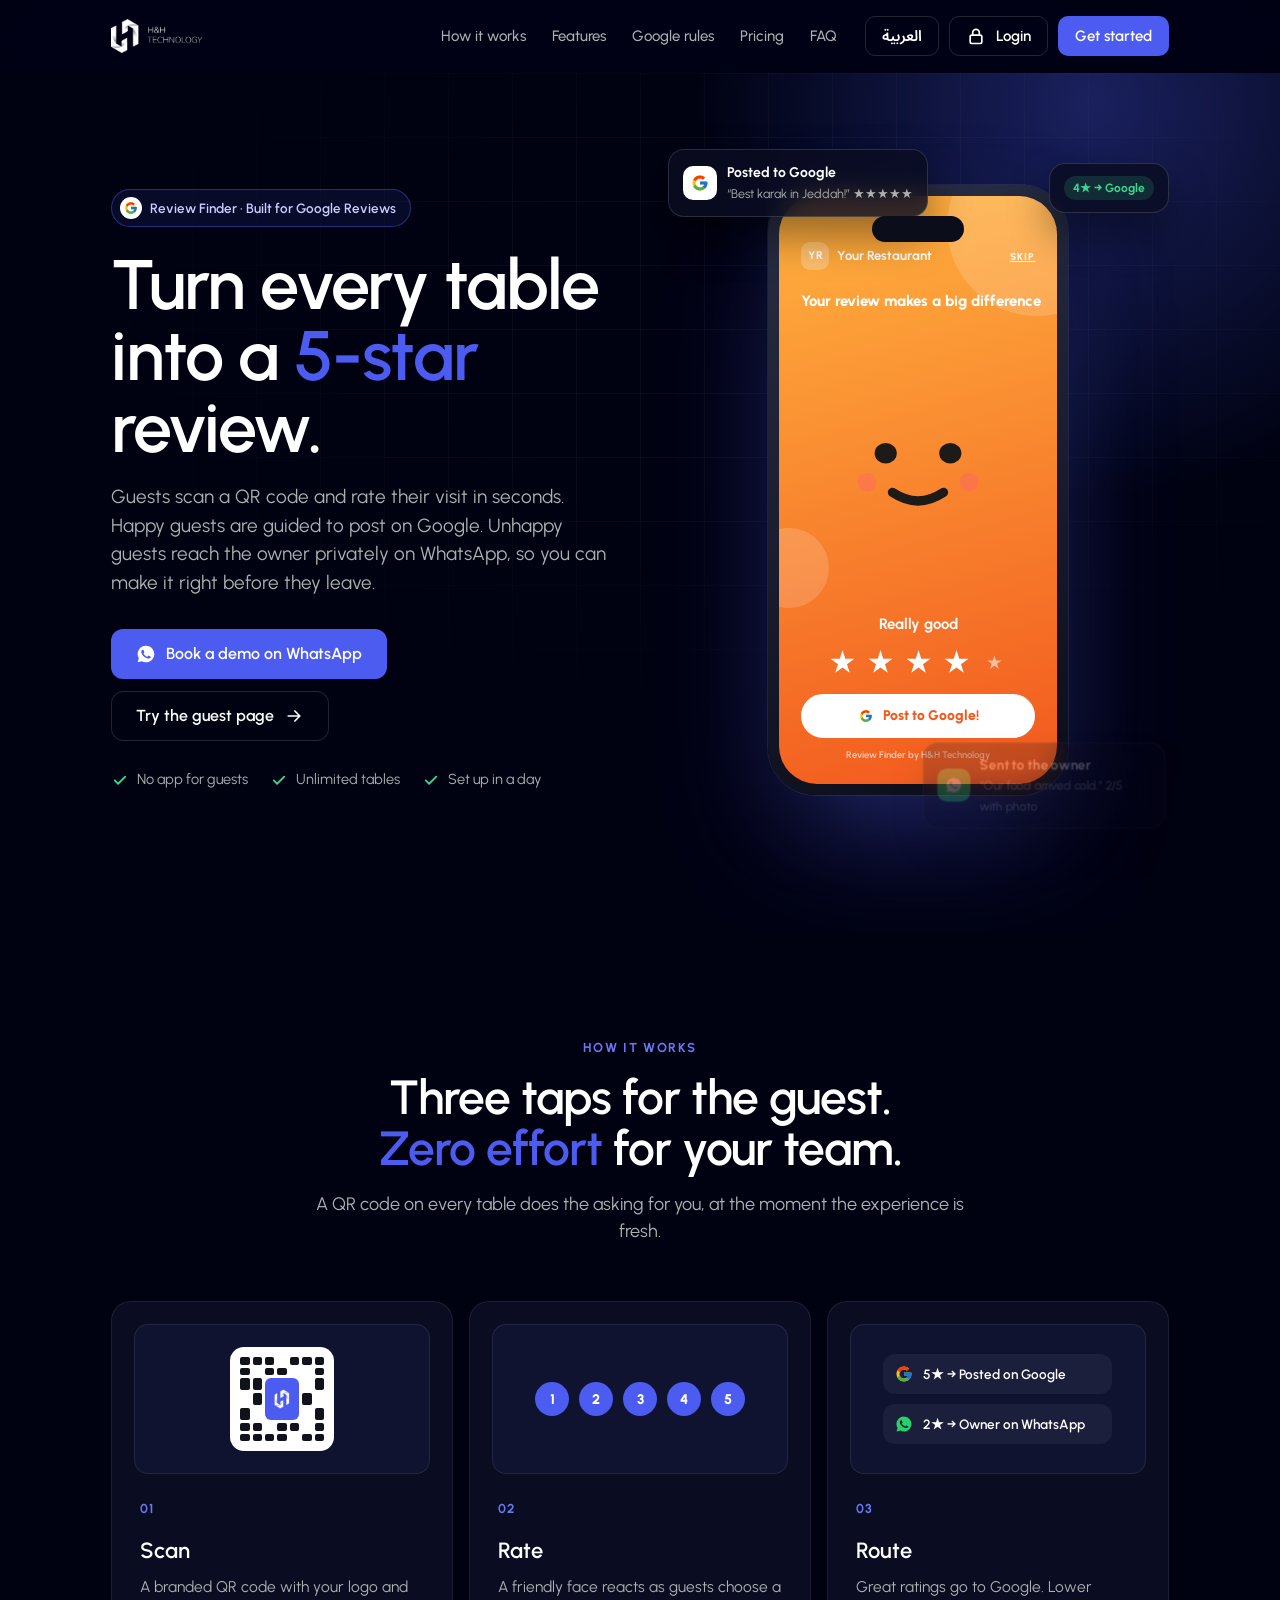
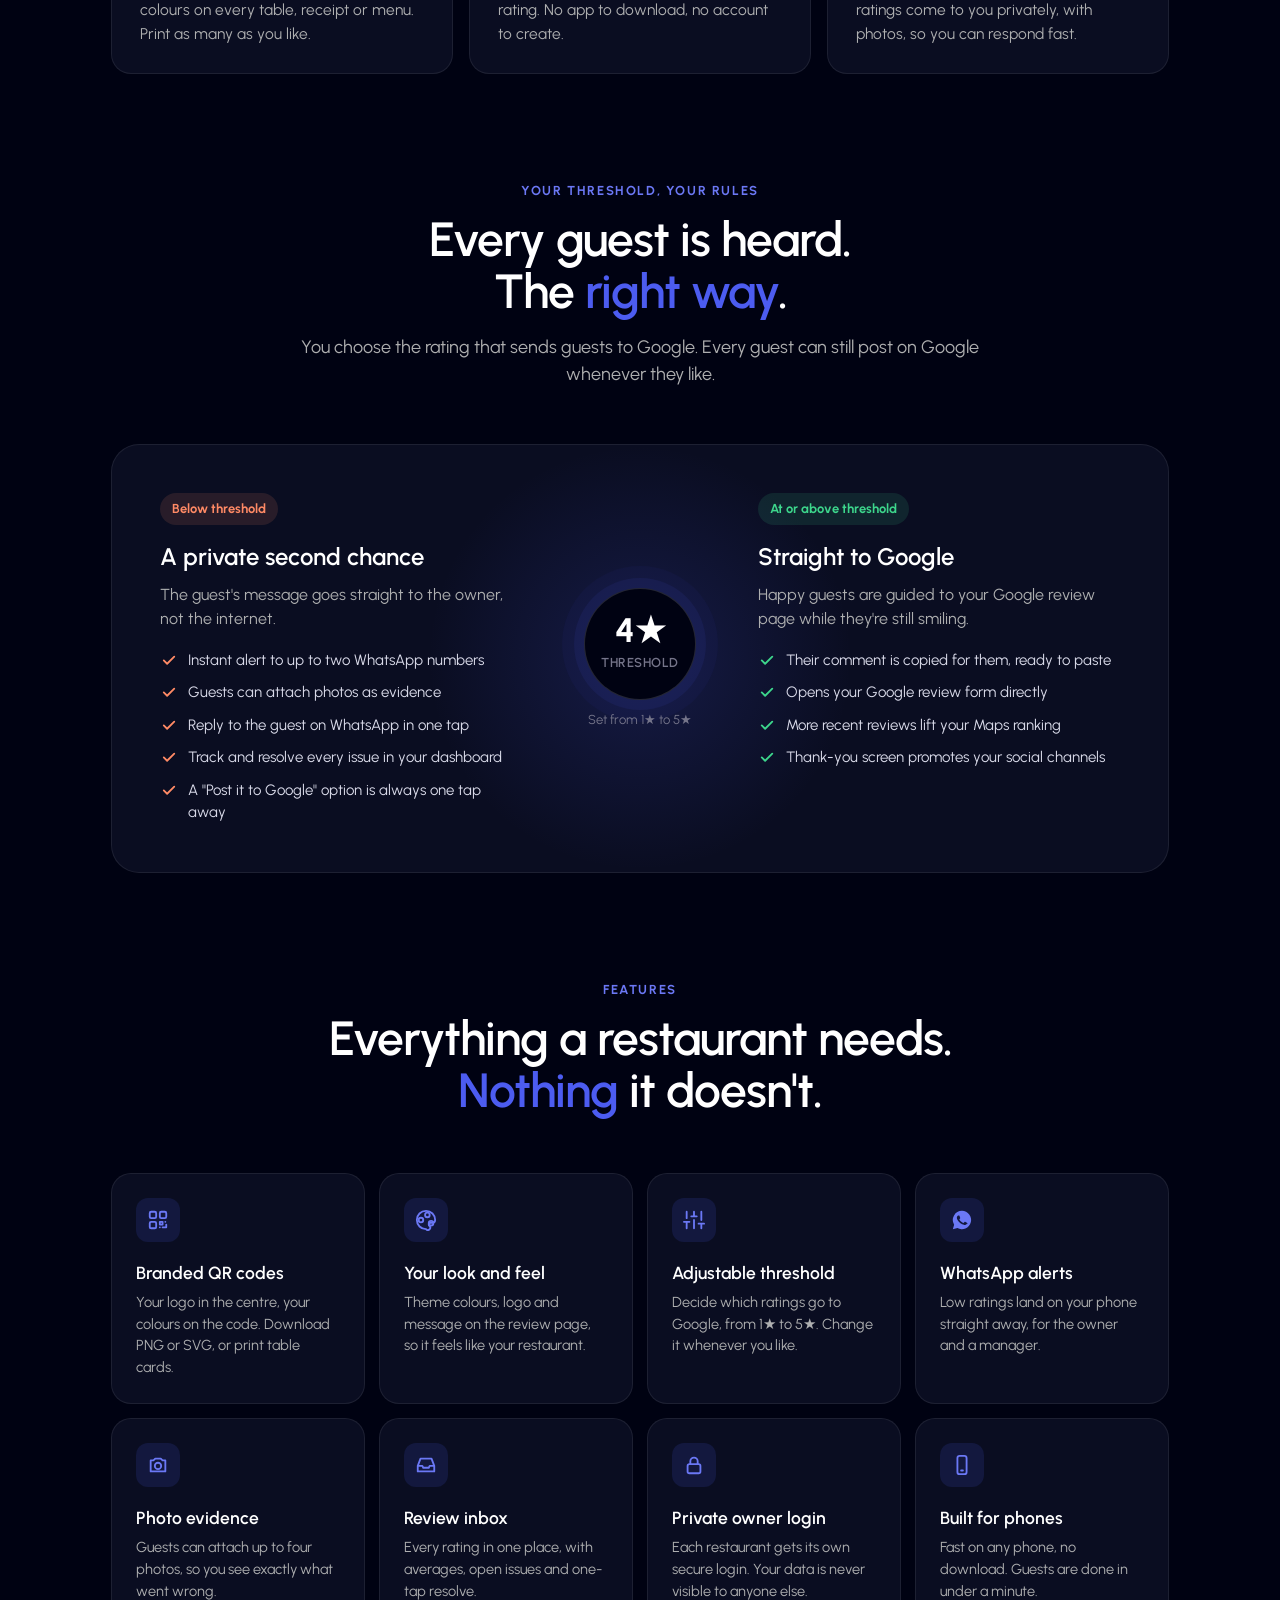
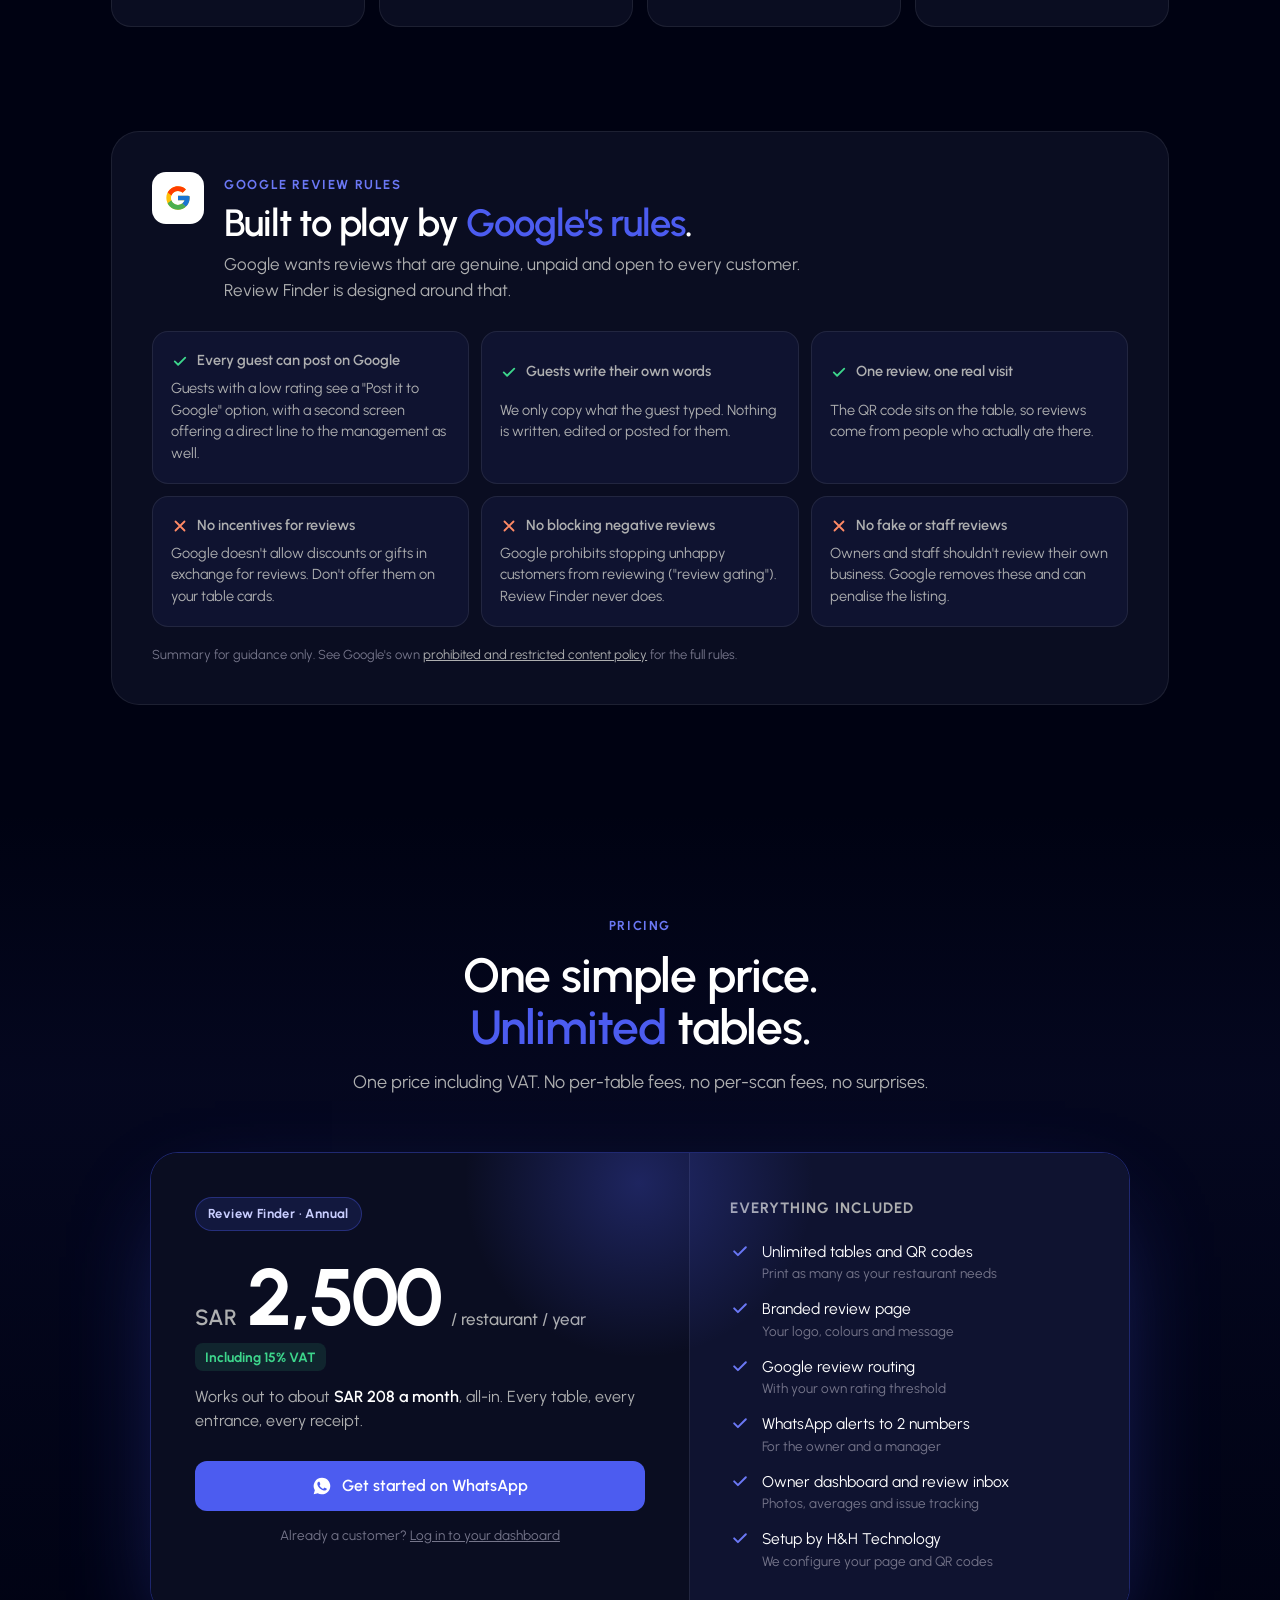
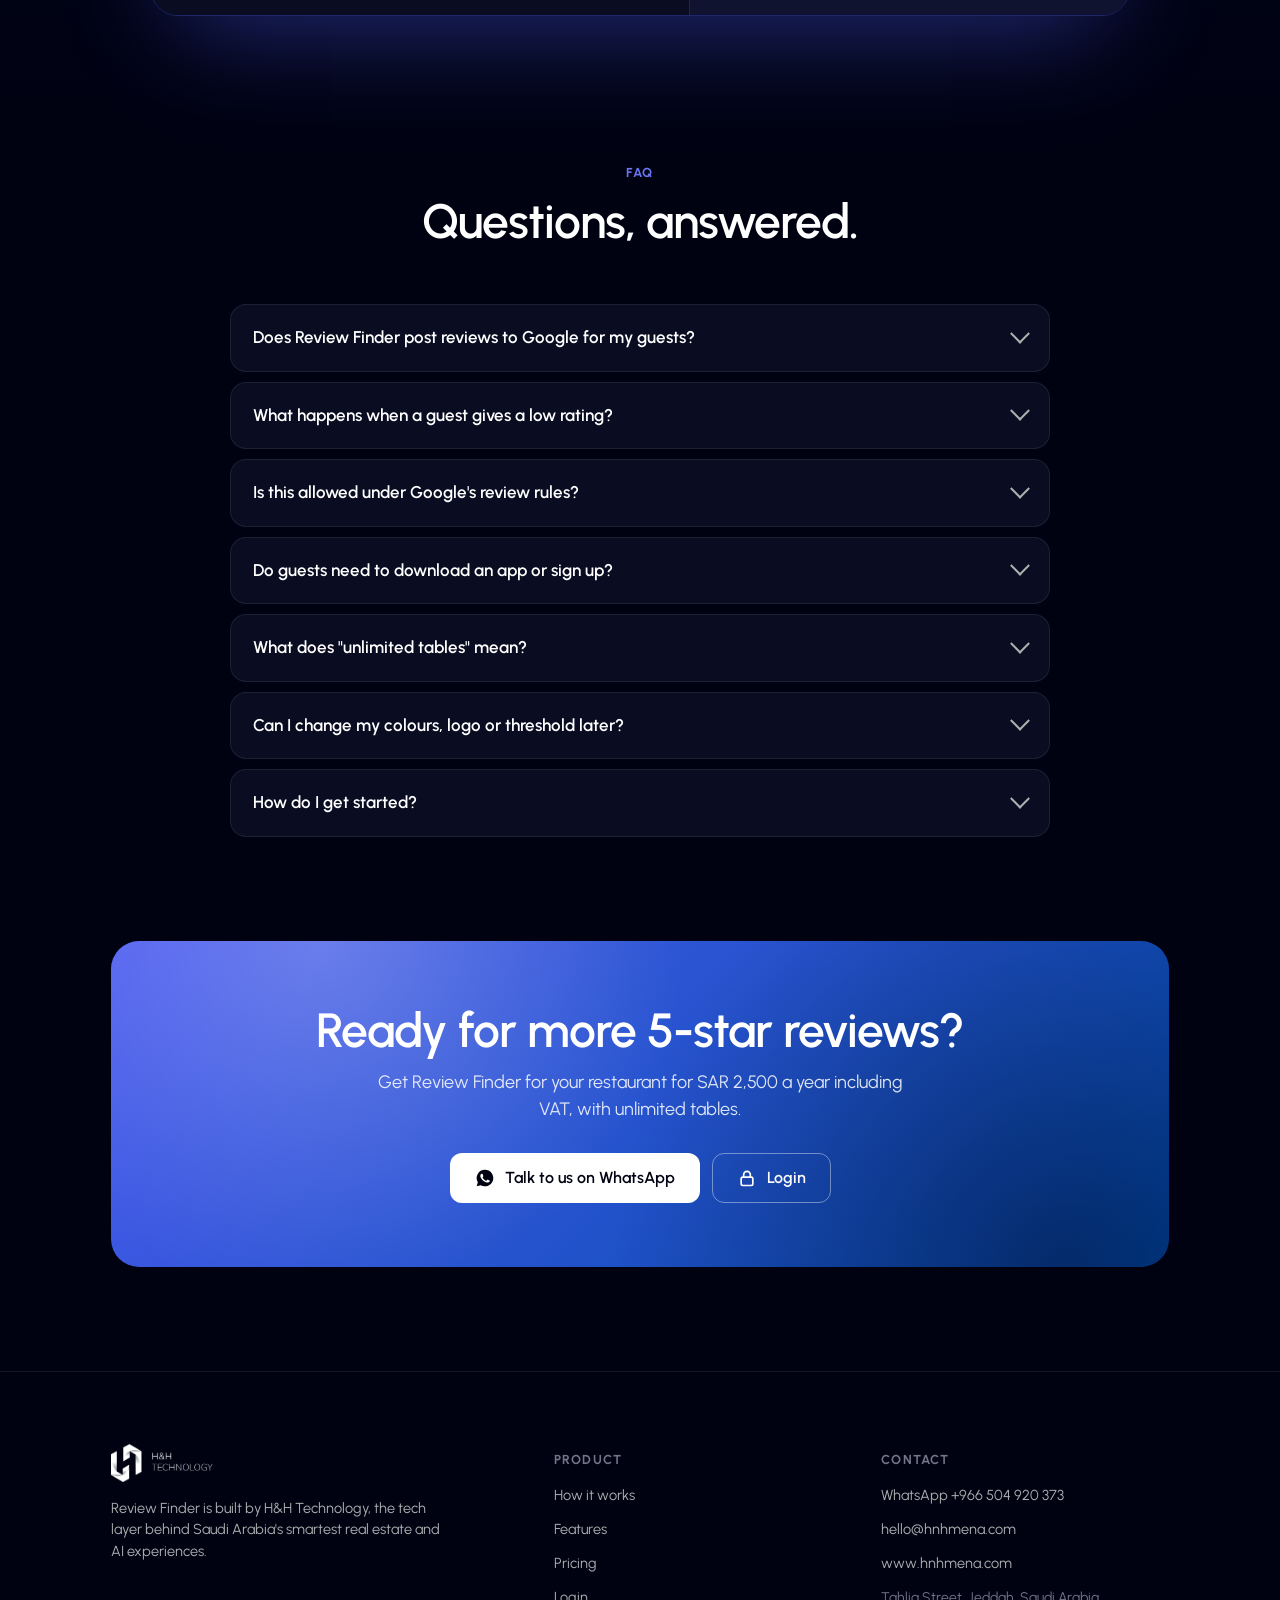
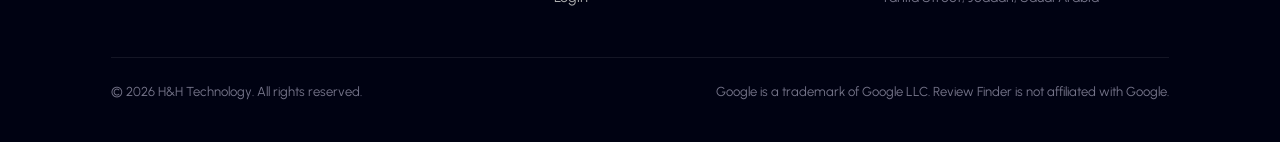
==== commit da70ce8d: "Review page: one-line bold headline; face switches happy/curious until a star is chosen - "Your revi" ====
--- a/index.html
+++ b/index.html
@@ -82,7 +82,7 @@
     .s-top { display: flex; align-items: center; gap: 8px; font-weight: 700; font-size: 13px; }
     .s-logo { width: 28px; height: 28px; border-radius: 9px; background: rgba(255,255,255,.25); display: grid; place-items: center; font-size: 11px; font-weight: 800; }
     .s-skip { margin-left: auto; font-size: 10px; letter-spacing: 1.2px; font-weight: 800; text-decoration: underline; opacity: .9; }
-    .s-title { font-size: 24px; font-weight: 800; line-height: 1.12; margin: 20px 0 6px; letter-spacing: -.3px; }
+    .s-title { font-size: 15px; font-weight: 800; line-height: 1.3; margin: 22px 0 6px; white-space: nowrap; }
     .s-sub { font-size: 12px; opacity: .88; }
     .s-face { flex: 1; display: grid; place-items: center; }
     .s-face svg { width: 170px; overflow: visible; }
@@ -353,8 +353,7 @@
               <span class="bubble" style="width:180px;height:180px;right:-70px;top:-60px"></span>
               <span class="bubble" style="width:80px;height:80px;left:-30px;bottom:30%"></span>
               <div class="s-top"><span class="s-logo">YR</span><span data-i18n-html="lp.20">Your Restaurant</span><span class="s-skip"><span data-i18n-html="lp.21">SKIP</span></span></div>
-              <div class="s-title"><span data-i18n-html="lp.22">Please rate your<br />experience</span></div>
-              <div class="s-sub"><span data-i18n-html="lp.23">Your feedback matters!</span></div>
+              <div class="s-title"><span data-i18n-html="lp.22">Your review makes a big difference</span></div>
               <div class="s-face">
                 <svg viewBox="0 0 200 150" aria-hidden="true">
                   <path class="brow" id="dBrowL" d="M44 34 L80 34" />
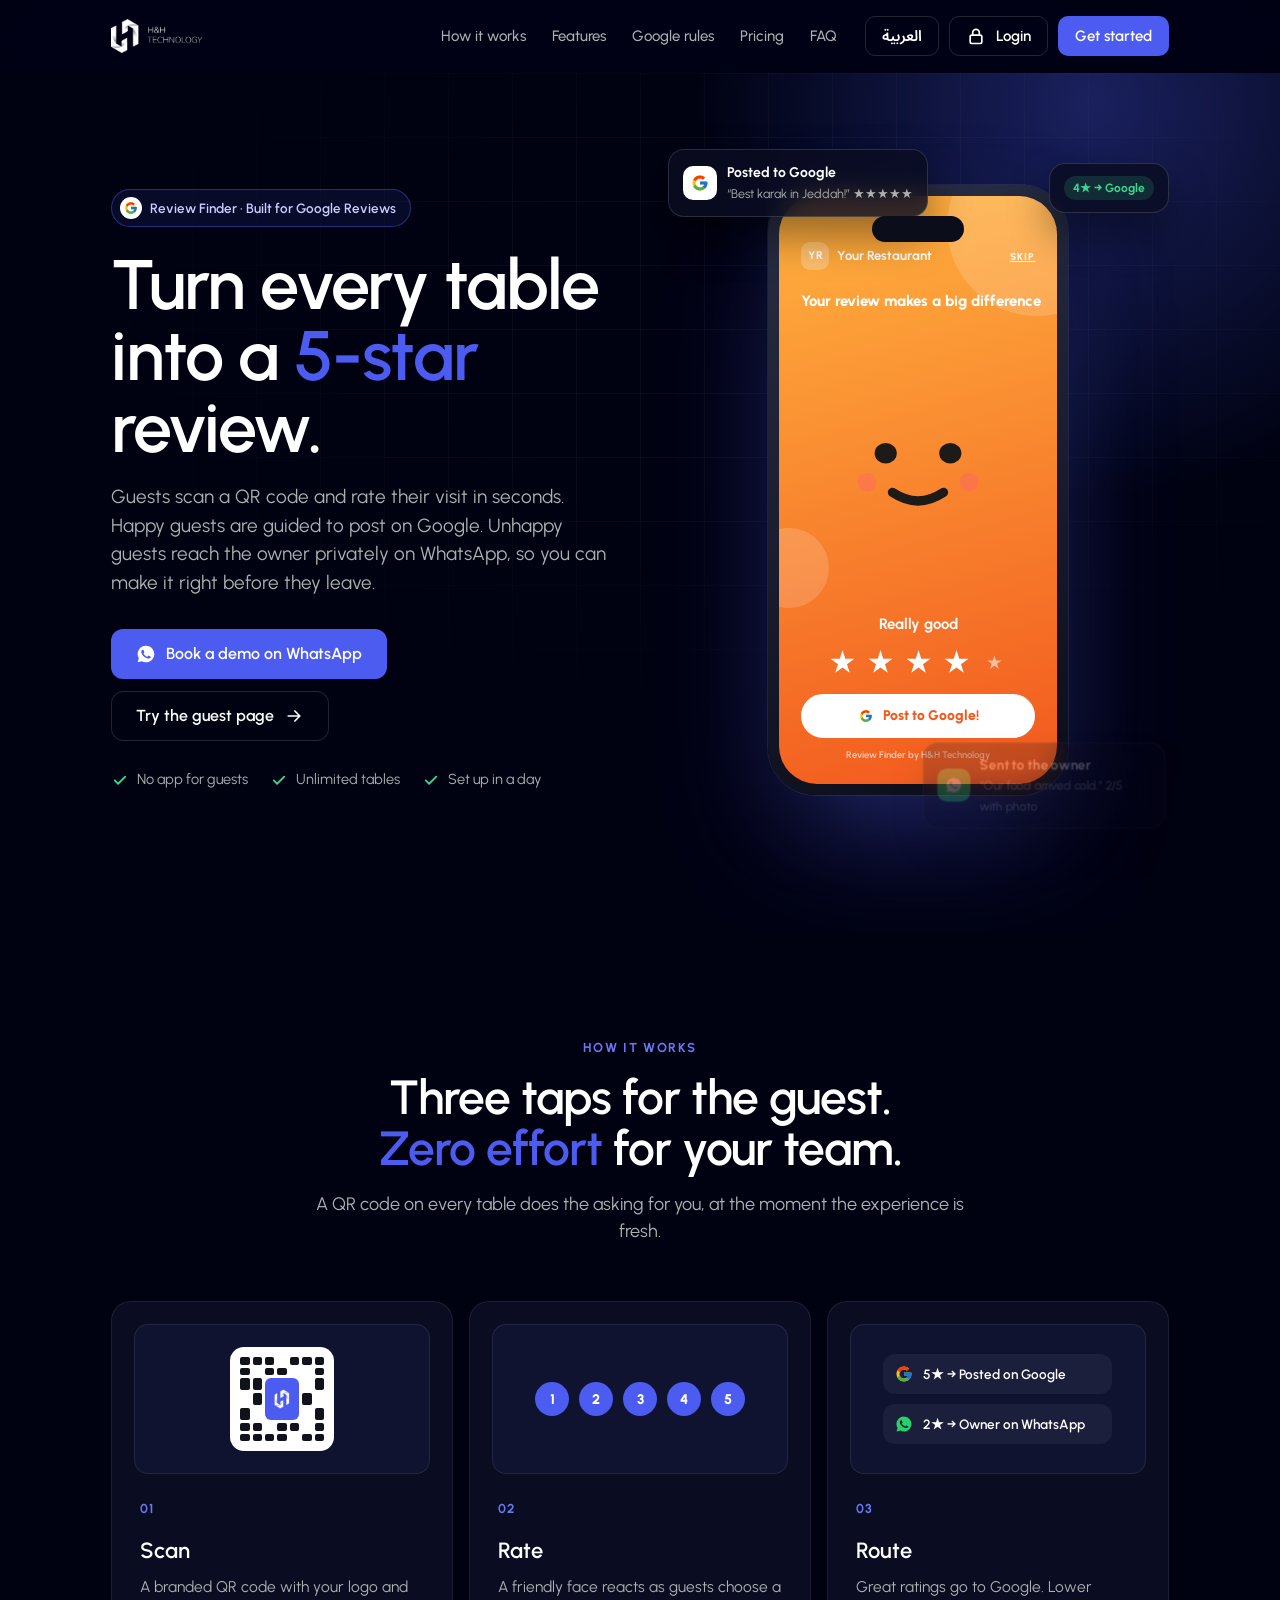
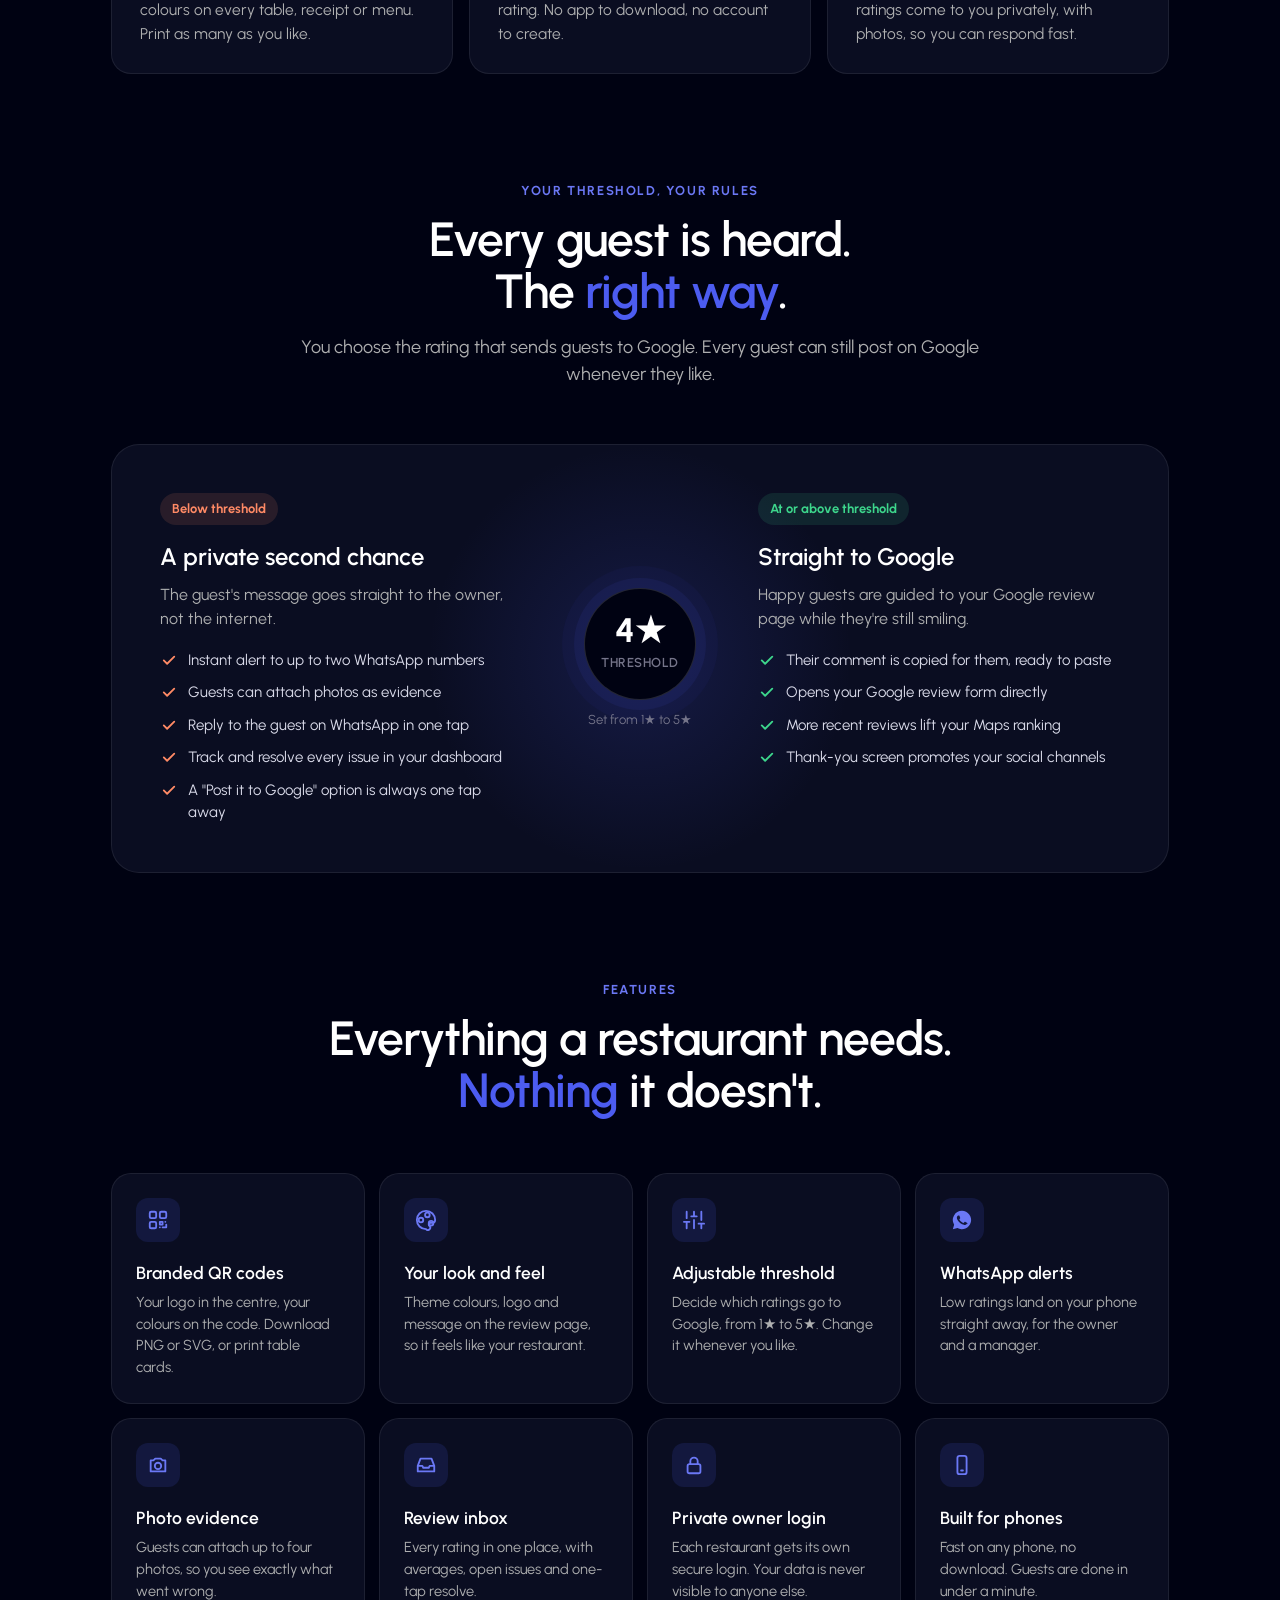
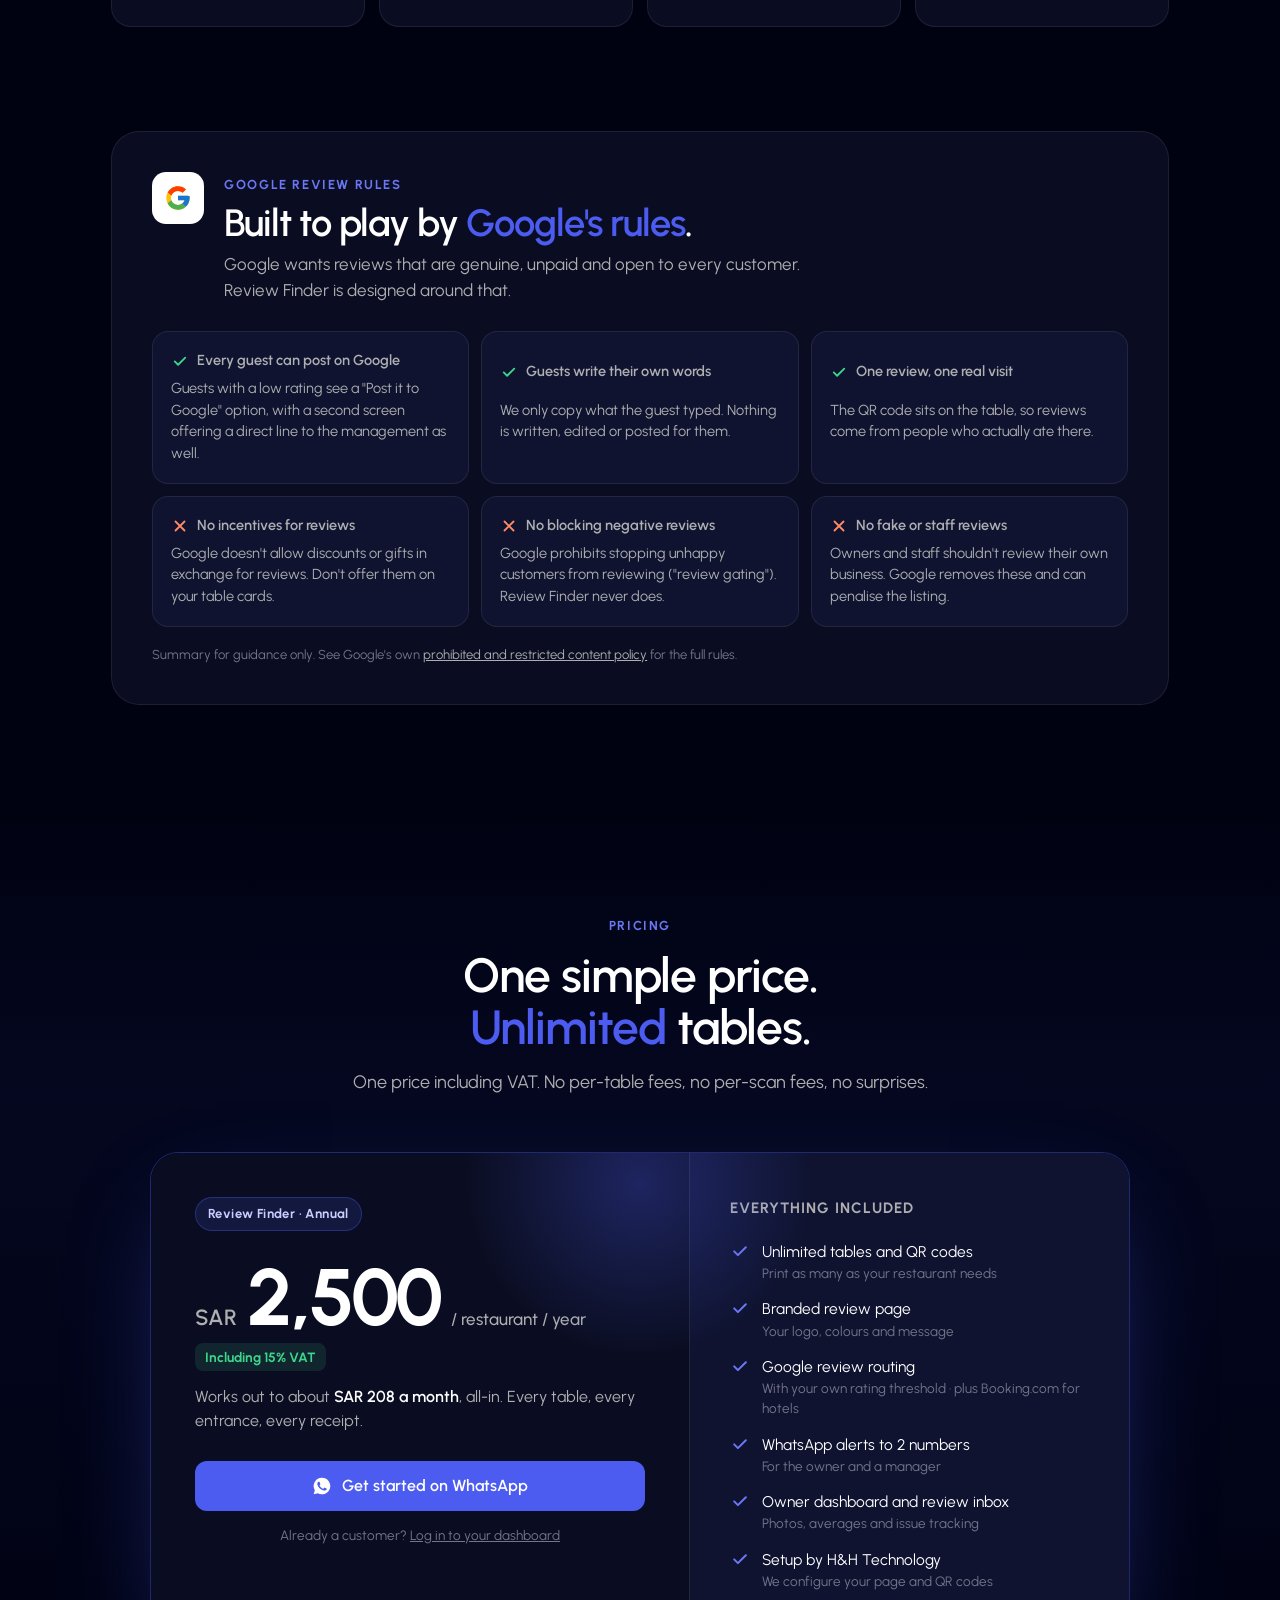
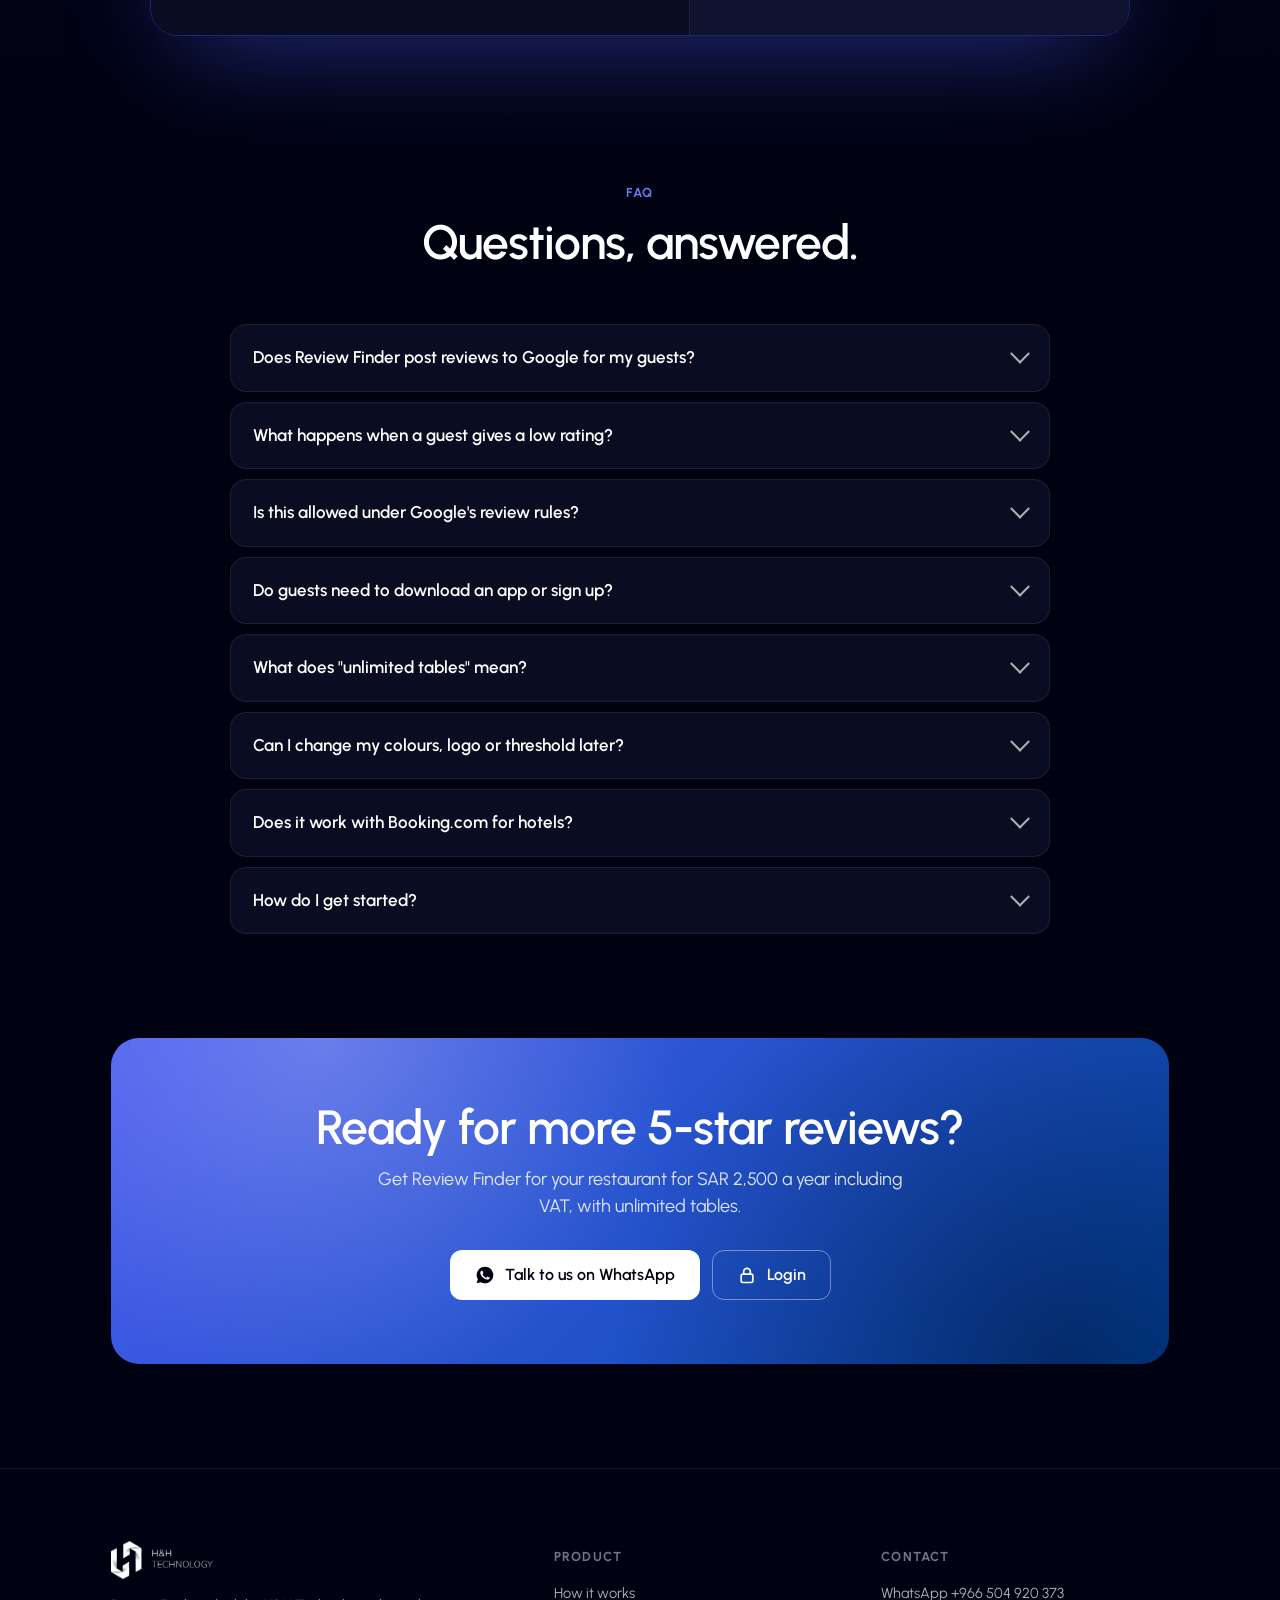
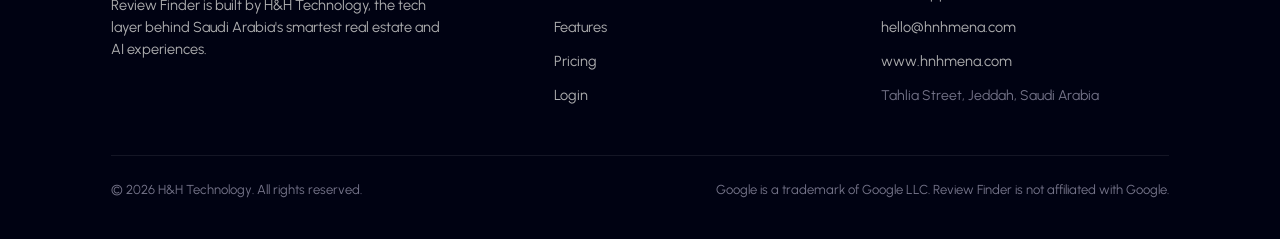
==== commit d2cdd0d3: "Booking.com support for hotels - Guest thank-you screen (hotels): how to also review on Booking.com," ====
--- a/index.html
+++ b/index.html
@@ -529,7 +529,7 @@
             <ul class="incl">
               <li><svg><use href="#i-check"/></svg><span><span data-i18n-html="lp.96">Unlimited tables and QR codes</span><small><span data-i18n-html="lp.97">Print as many as your restaurant needs</span></small></span></li>
               <li><svg><use href="#i-check"/></svg><span><span data-i18n-html="lp.98">Branded review page</span><small><span data-i18n-html="lp.99">Your logo, colours and message</span></small></span></li>
-              <li><svg><use href="#i-check"/></svg><span><span data-i18n-html="lp.100">Google review routing</span><small><span data-i18n-html="lp.101">With your own rating threshold</span></small></span></li>
+              <li><svg><use href="#i-check"/></svg><span><span data-i18n-html="lp.100">Google review routing</span><small><span data-i18n-html="lp.101">With your own rating threshold</span> <span data-i18n-html="lp.bk.incl">· plus Booking.com for hotels</span></small></span></li>
               <li><svg><use href="#i-check"/></svg><span><span data-i18n-html="lp.102">WhatsApp alerts to 2 numbers</span><small><span data-i18n-html="lp.103">For the owner and a manager</span></small></span></li>
               <li><svg><use href="#i-check"/></svg><span><span data-i18n-html="lp.104">Owner dashboard and review inbox</span><small><span data-i18n-html="lp.105">Photos, averages and issue tracking</span></small></span></li>
               <li><svg><use href="#i-check"/></svg><span><span data-i18n-html="lp.106">Setup by H&amp;H Technology</span><small><span data-i18n-html="lp.107">We configure your page and QR codes</span></small></span></li>
@@ -570,6 +570,10 @@
           <details>
             <summary><span data-i18n-html="lp.119">Can I change my colours, logo or threshold later?</span></summary>
             <p><span data-i18n-html="lp.120">Yes. Log in to your dashboard and change them any time. Changes go live immediately, and your printed QR codes keep working.</span></p>
+          </details>
+          <details>
+            <summary><span data-i18n-html="lp.bk.q">Does it work with Booking.com for hotels?</span></summary>
+            <p><span data-i18n-html="lp.bk.a">Yes, in two ways. After rating, hotel guests who booked on Booking.com are shown how to leave their review there too (Booking.com only accepts reviews from guests who booked and stayed, within 3 months of check-out). And your dashboard has a one-tap link to reply to Booking.com reviews in the Booking.com Extranet.</span></p>
           </details>
           <details>
             <summary><span data-i18n-html="lp.121">How do I get started?</span></summary>
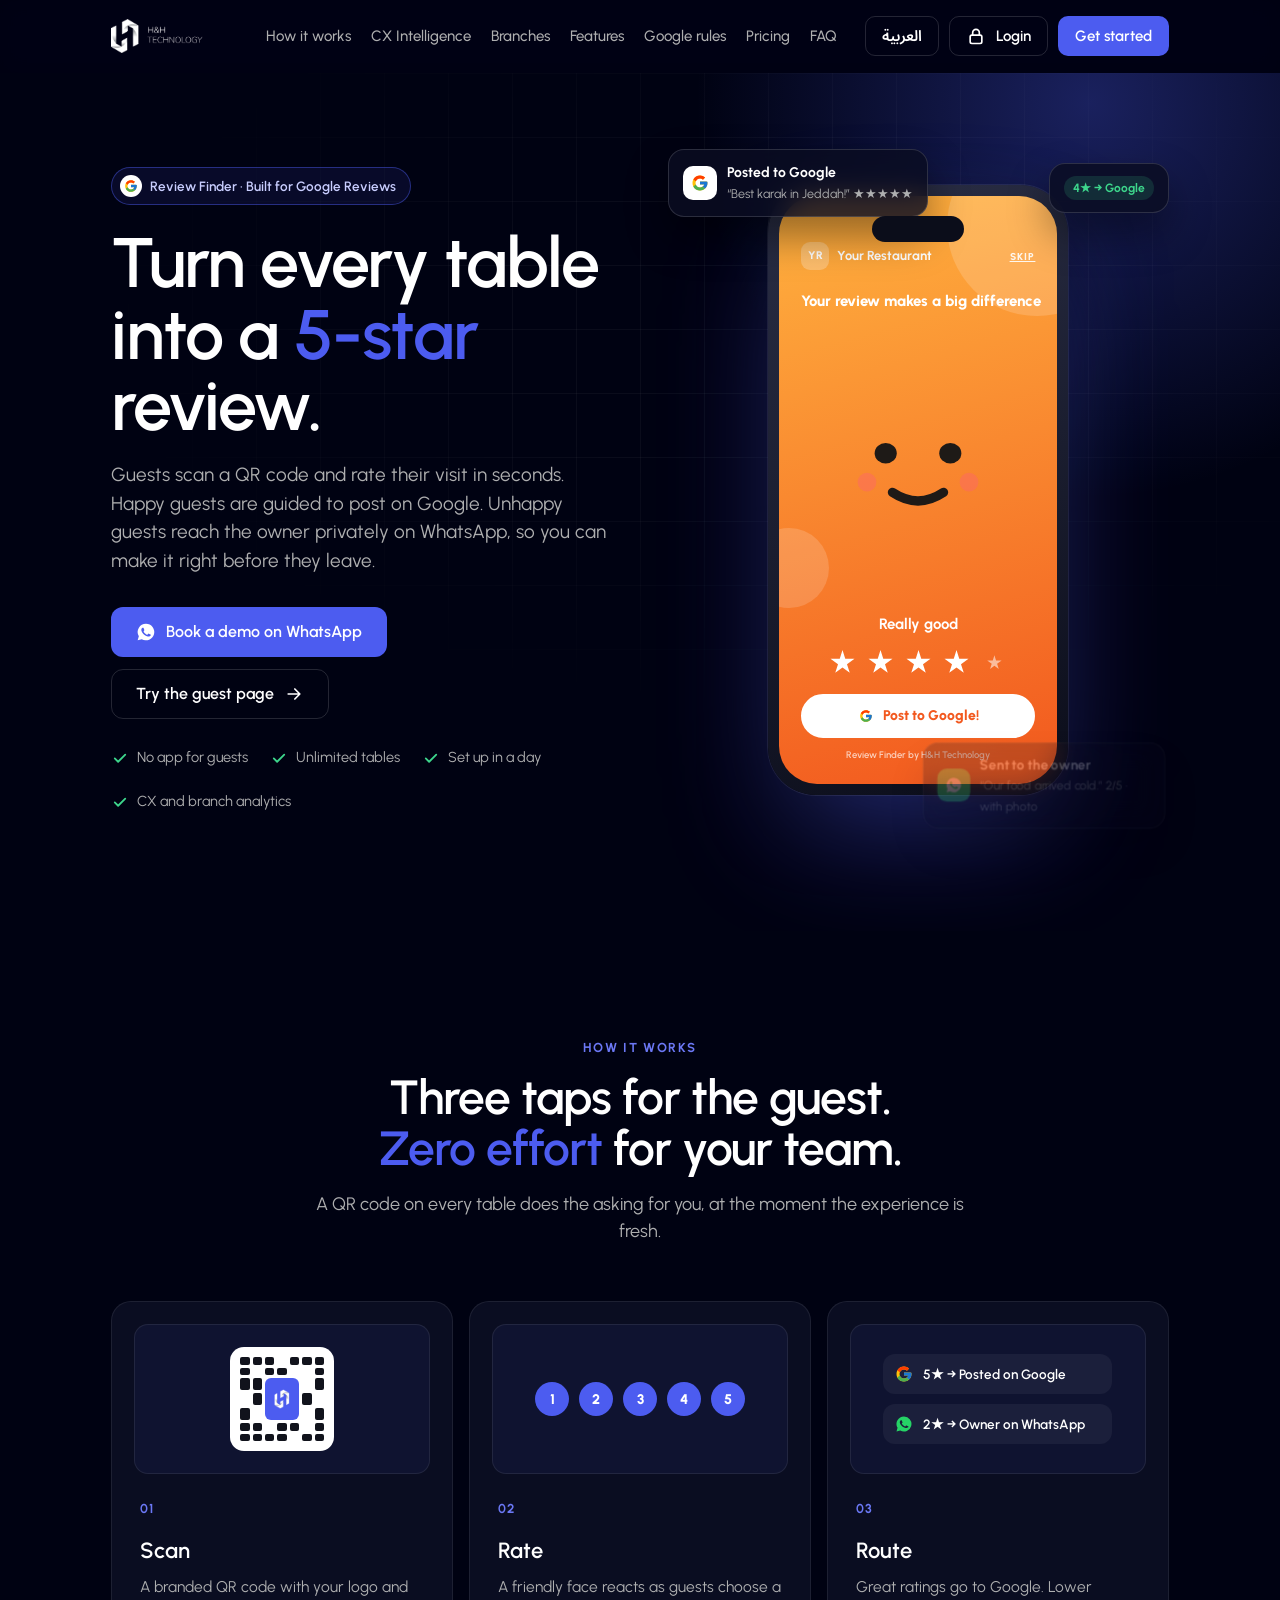
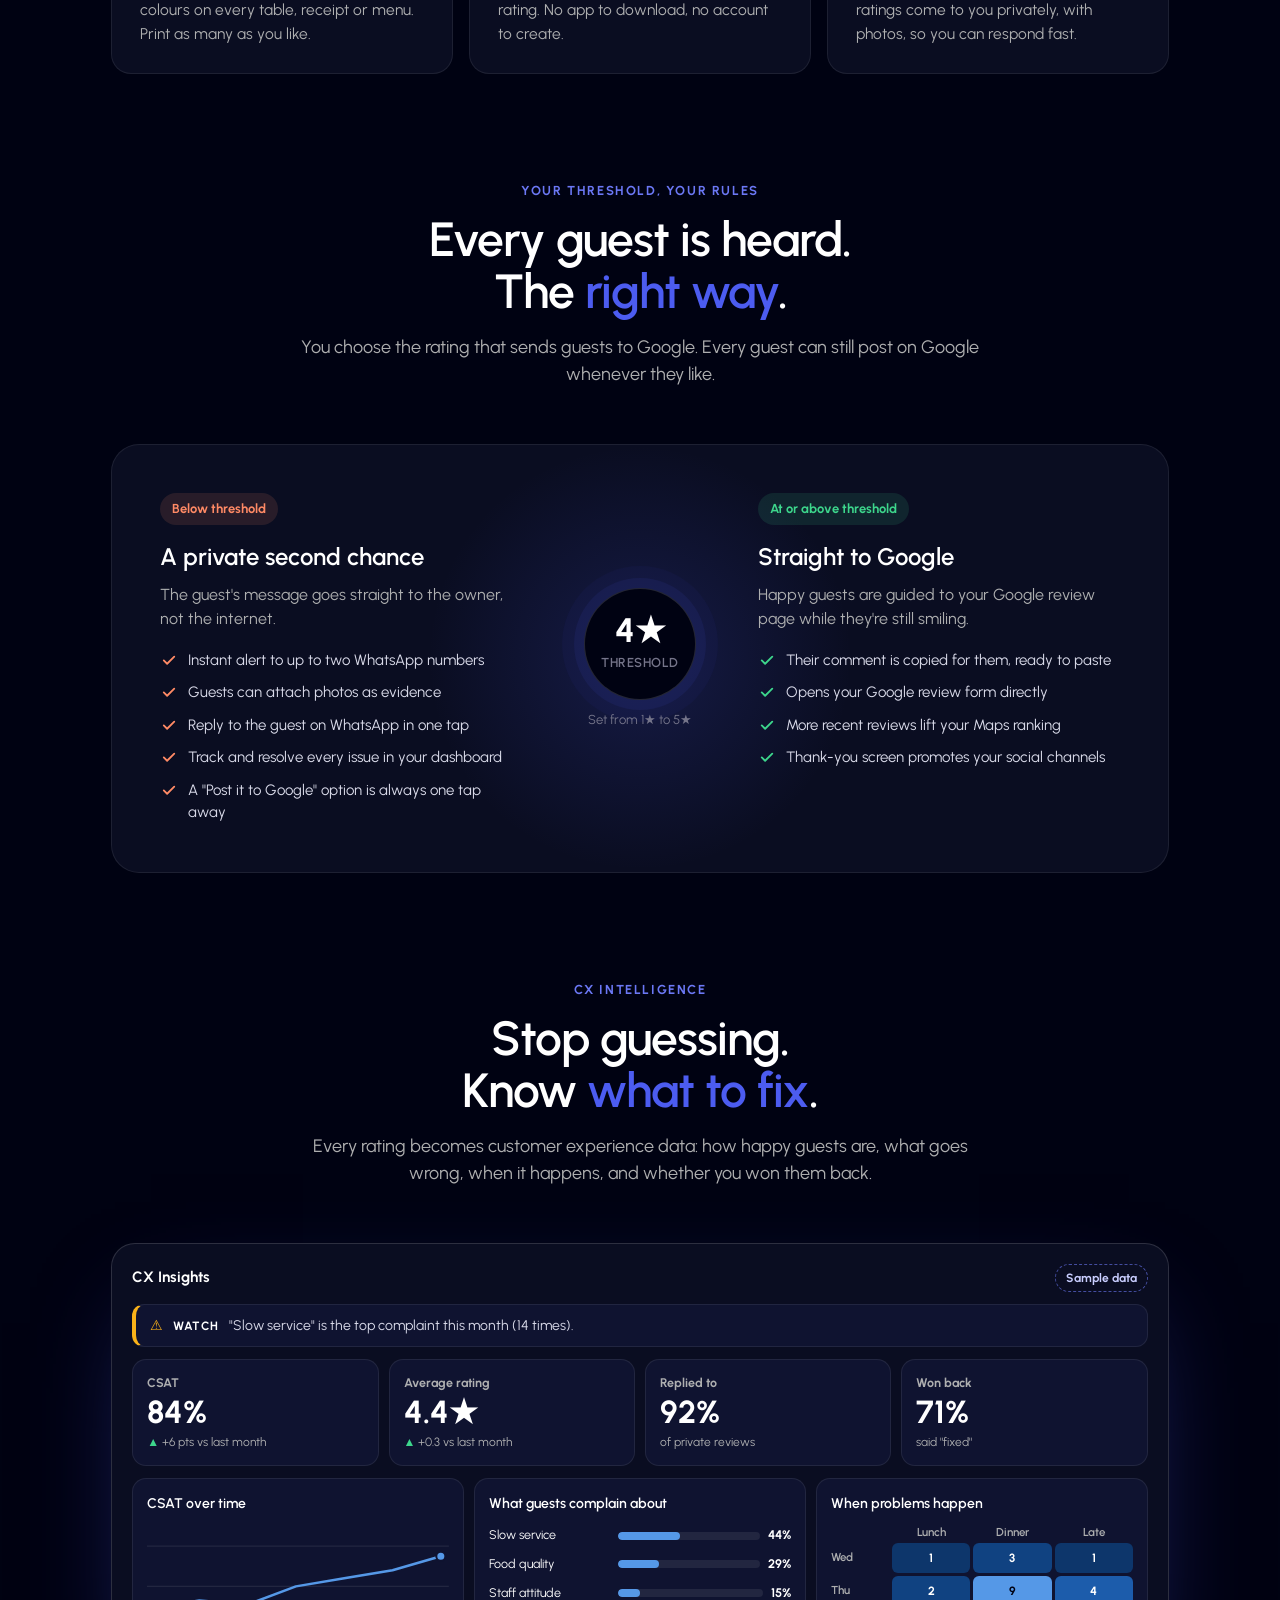
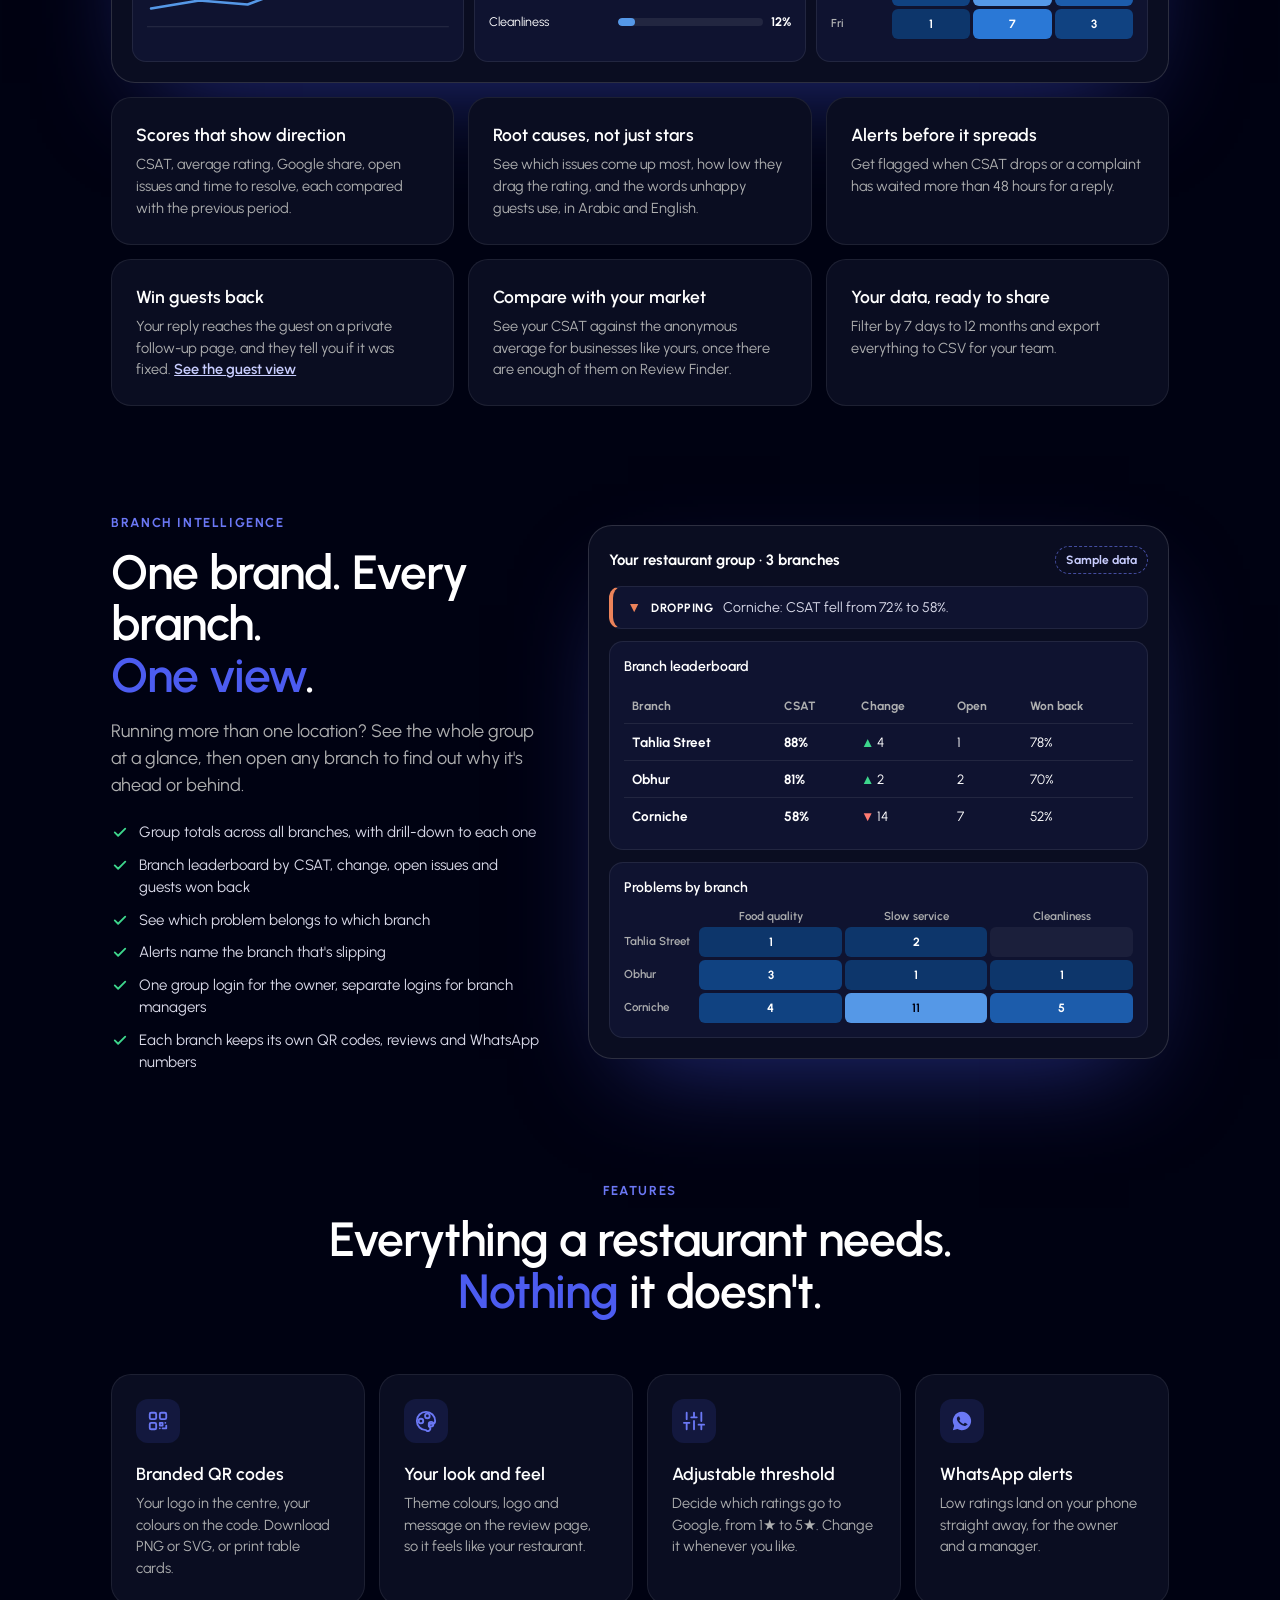
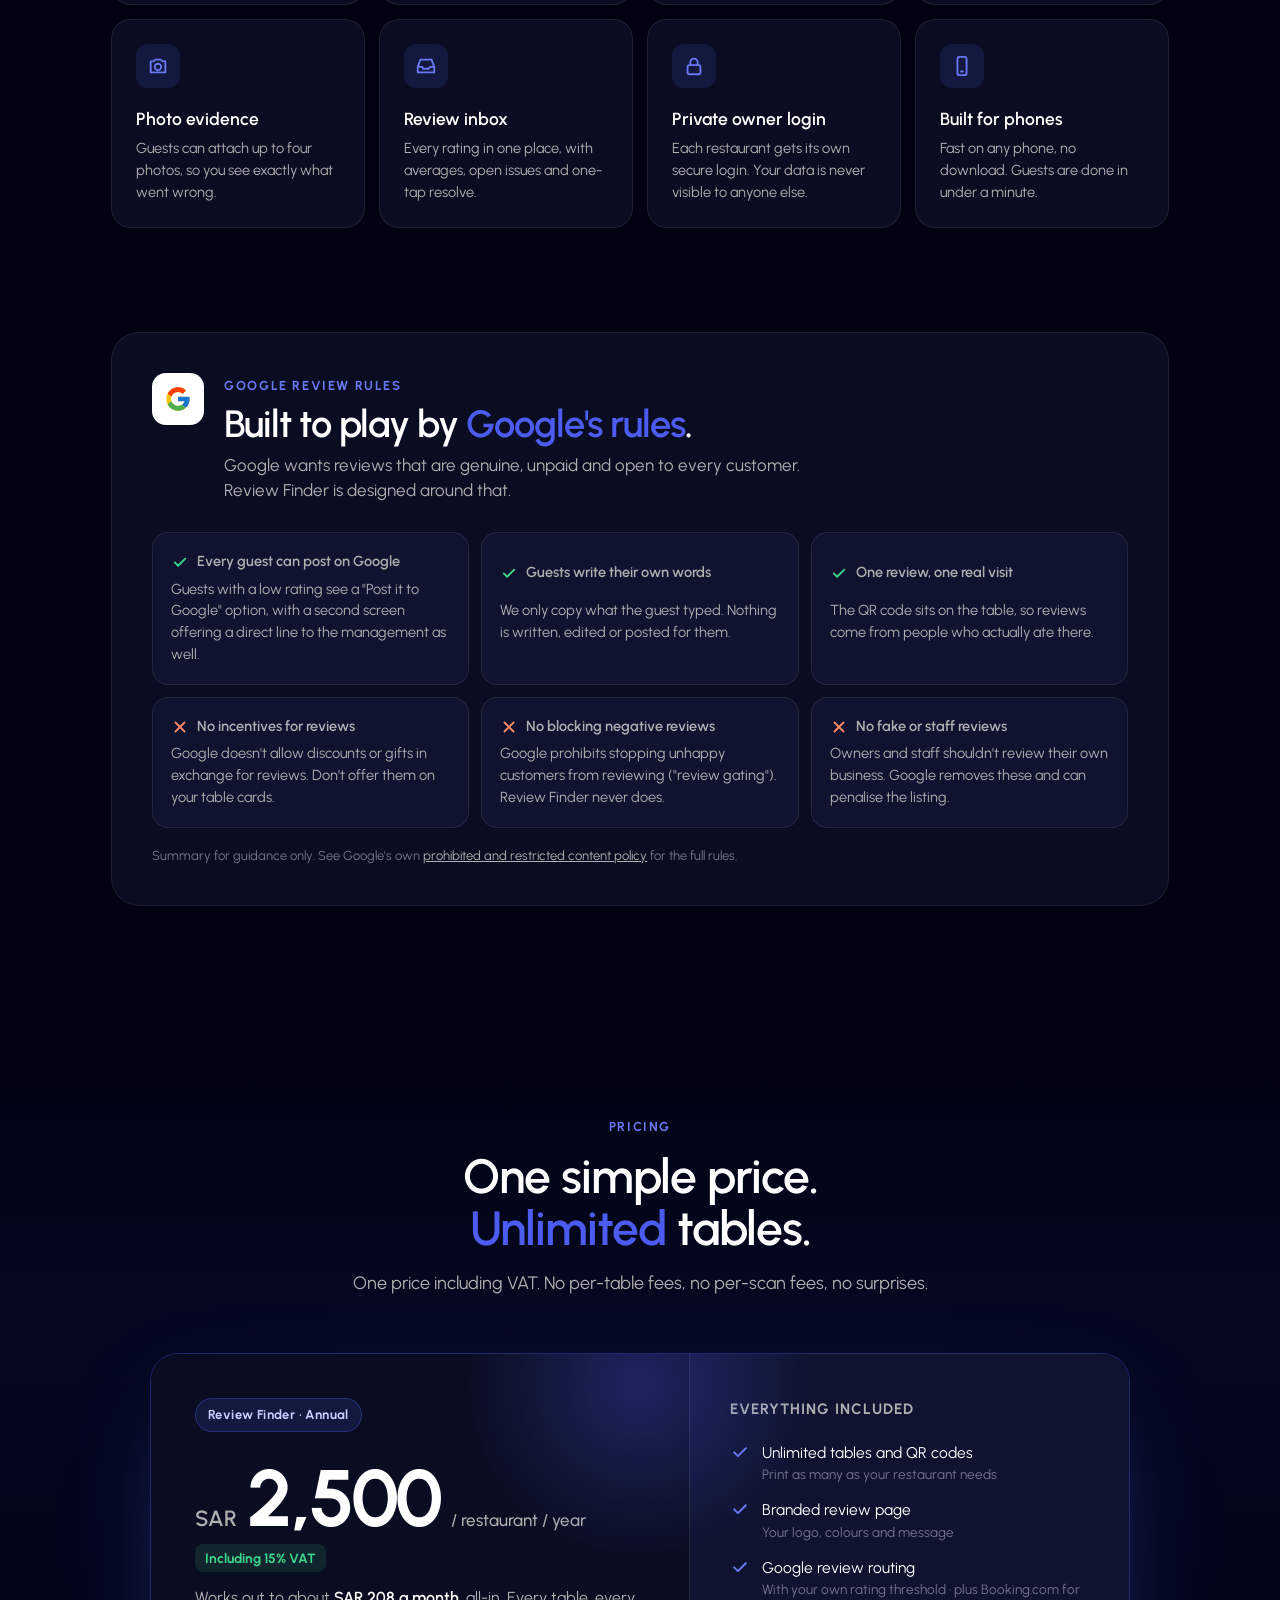
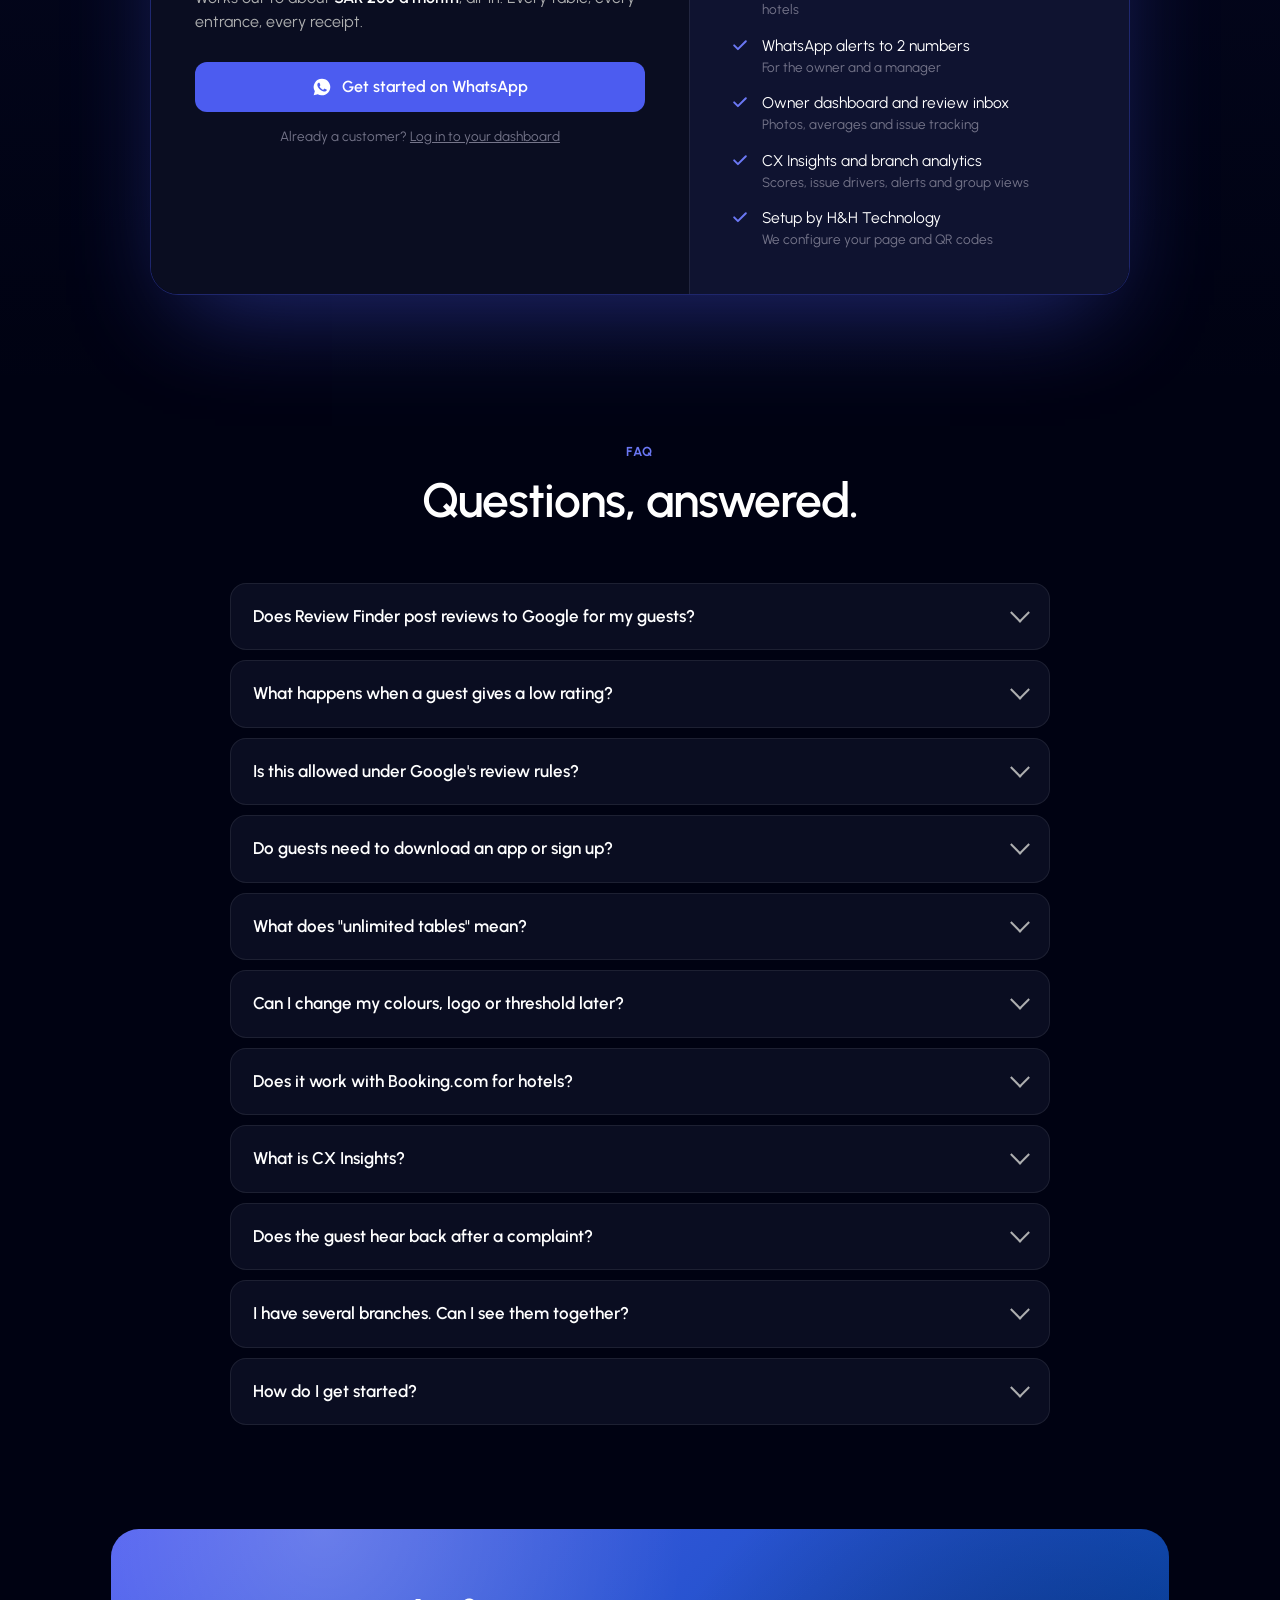
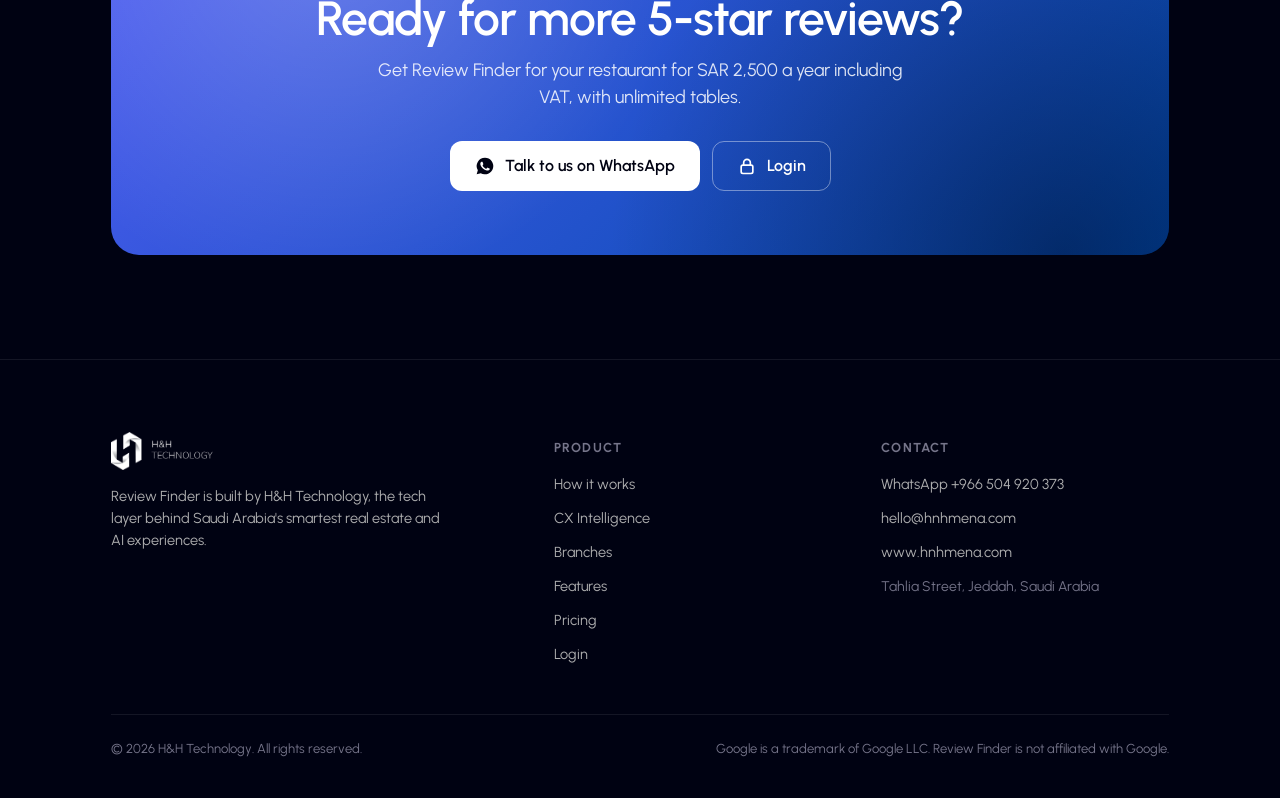
==== commit 092b548a: "Landing page: add CX Intelligence and Branch Intelligence sections Co-Authored-By: Claude Opus 5.5 <" ====
--- a/index.html
+++ b/index.html
@@ -48,11 +48,11 @@
     .nav.scrolled { border-bottom-color: var(--line); }
     .nav .wrap { display: flex; align-items: center; gap: 28px; height: 72px; }
     .nav .logo { height: 34px; width: auto; }
-    .nav-links { display: flex; gap: 26px; margin-left: auto; }
+    .nav-links { display: flex; gap: 20px; margin-left: auto; white-space: nowrap; }
     .nav-links a { color: var(--body); text-decoration: none; font-weight: 500; font-size: 15px; }
     .nav-links a:hover { color: #fff; }
     .nav-cta { display: flex; gap: 10px; }
-    @media (max-width: 880px) { .nav-links { display: none; } .nav-cta { margin-left: auto; } }
+    @media (max-width: 1120px) { .nav-links { display: none; } .nav-cta { margin-left: auto; } }
     @media (max-width: 420px) { .nav .logo { height: 28px; } .nav-cta .btn-primary { display: none; } }
 
     /* ---------- Hero ---------- */
@@ -284,6 +284,55 @@
     .amount, .s-dots { direction: ltr; }
     html[dir="rtl"] .amount { direction: rtl; }
 
+    /* CX + Branch Intelligence: dashboard previews */
+    .dash { background: var(--panel); border: 1px solid var(--line-2); border-radius: 24px; padding: 20px; display: grid; gap: 12px; min-width: 0; box-shadow: 0 40px 100px -40px rgba(76,92,240,.5); }
+    .dash-top { display: flex; align-items: center; justify-content: space-between; gap: 12px; font-size: 15px; }
+    .dash-tag { flex: none; font-size: 12px; font-weight: 700; color: #C9CEFF; padding: 4px 10px; border-radius: 99px; border: 1px dashed rgba(107,120,245,.6); }
+    .dash-alert { display: flex; align-items: baseline; flex-wrap: wrap; gap: 2px 10px; padding: 10px 14px; border-radius: 12px; background: var(--panel-2); border: 1px solid var(--line); border-inline-start: 4px solid #fab219; font-size: 14px; color: #DADBEA; }
+    .dash-alert > span:first-child { color: #fab219; }
+    .dash-alert b { font-size: 12px; text-transform: uppercase; letter-spacing: .5px; color: #fff; }
+    .dash-alert.down { border-inline-start-color: #ec835a; }
+    .dash-alert.down > span:first-child { color: #ec835a; }
+    .dash-tiles { display: grid; grid-template-columns: repeat(4, minmax(0, 1fr)); gap: 10px; }
+    .dash-tiles > div { background: var(--panel-2); border: 1px solid var(--line); border-radius: 14px; padding: 14px; display: grid; gap: 2px; min-width: 0; }
+    .dash-tiles > div > span { font-size: 12.5px; font-weight: 700; color: var(--body); }
+    .dash-tiles b { font-size: clamp(24px, 3vw, 32px); font-weight: 700; line-height: 1.15; }
+    .dash-tiles small { font-size: 12px; color: var(--body); }
+    .dash i.up { color: #3DD68C; font-style: normal; }
+    .dash i.down { color: #ff7b72; font-style: normal; }
+    .dash-grid { display: grid; grid-template-columns: repeat(3, minmax(0, 1fr)); gap: 10px; }
+    .dash-card { background: var(--panel-2); border: 1px solid var(--line); border-radius: 14px; padding: 14px; min-width: 0; }
+    .dash-card h3 { margin: 0 0 12px; font-size: 14px; font-weight: 600; }
+    .dash-line { display: block; width: 100%; height: auto; direction: ltr; }
+    .dash-line line { stroke: rgba(255,255,255,.08); stroke-width: 1; }
+    .dash-line path { fill: none; stroke: #5598e7; stroke-width: 2.5; stroke-linecap: round; stroke-linejoin: round; }
+    .dash-line circle { fill: #5598e7; stroke: var(--panel-2); stroke-width: 2; }
+    .dash-bars { display: grid; gap: 10px; }
+    .dash-bars > div { display: grid; grid-template-columns: minmax(84px, 40%) 1fr auto; align-items: center; gap: 8px; font-size: 12.5px; }
+    .dash-bars i { display: block; height: 8px; border-radius: 4px; background: rgba(255,255,255,.08); overflow: hidden; }
+    .dash-bars u { display: block; height: 100%; border-radius: 4px; background: #5598e7; }
+    .dash-bars b { font-weight: 700; font-variant-numeric: tabular-nums; }
+    .dash-heat { display: grid; grid-template-columns: minmax(58px, max-content) repeat(var(--cols), minmax(0, 1fr)); gap: 3px; font-size: 12px; align-items: center; }
+    .dash-heat em { font-style: normal; color: var(--body); font-weight: 600; font-size: 11.5px; line-height: 1.2; text-align: center; }
+    .dash-heat em:nth-child(4n + 1) { text-align: start; padding-inline-end: 6px; }
+    .dash-heat i { height: 30px; border-radius: 6px; display: grid; place-items: center; font-style: normal; font-weight: 700; color: #fff; background: rgba(255,255,255,.05); }
+    .dash-heat .h1 { background: #0d366b; } .dash-heat .h2 { background: #104281; } .dash-heat .h3 { background: #1c5cab; }
+    .dash-heat .h4 { background: #2a78d6; } .dash-heat .h5 { background: #5598e7; color: #000212; }
+    .dash-scroll { overflow-x: auto; }
+    .dash-table { width: 100%; border-collapse: collapse; font-size: 13.5px; font-variant-numeric: tabular-nums; }
+    .dash-table th, .dash-table td { padding: 8px 8px; text-align: start; white-space: nowrap; border-bottom: 1px solid var(--line); }
+    .dash-table th { font-size: 12px; color: var(--body); font-weight: 700; }
+    .dash-table tr:last-child td { border-bottom: 0; }
+    .cx-feats { grid-template-columns: repeat(3, 1fr); margin-top: 14px; }
+    .cx-feats a { color: #C9CEFF; font-weight: 600; white-space: nowrap; }
+    .branch { display: grid; grid-template-columns: .85fr 1.15fr; gap: 48px; align-items: center; }
+    .branch-copy > p { color: var(--body); font-size: 18px; margin: 0 0 22px; }
+    .branch-copy ul { list-style: none; padding: 0; margin: 0; display: grid; gap: 10px; }
+    .branch-copy li { display: flex; gap: 10px; align-items: flex-start; color: #DADBEA; font-size: 15px; }
+    .branch-copy li svg { width: 18px; height: 18px; flex: none; margin-top: 2px; color: var(--ok); }
+    @media (max-width: 1040px) { .cx-feats { grid-template-columns: repeat(2, 1fr); } .dash-grid { grid-template-columns: 1fr; } .branch { grid-template-columns: 1fr; gap: 32px; } }
+    @media (max-width: 560px) { .cx-feats { grid-template-columns: 1fr; } .dash { padding: 14px; } .dash-tiles { grid-template-columns: repeat(2, minmax(0, 1fr)); } }
+
     /* Reveal */
     .reveal { opacity: 0; transform: translateY(18px); transition: opacity .7s cubic-bezier(.2,.8,.2,1), transform .7s cubic-bezier(.2,.8,.2,1); }
     .reveal.in { opacity: 1; transform: none; }
@@ -310,6 +359,8 @@
       <a href="#top" aria-label="Review Finder home"><img class="logo" src="assets/brand/HH_Logo_Primary_Reverse_White.png" alt="H&amp;H Technology" /></a>
       <nav class="nav-links" aria-label="Sections">
         <a href="#how"><span data-i18n-html="lp.1">How it works</span></a>
+        <a href="#cx"><span data-i18n-html="lp.cx.nav">CX Intelligence</span></a>
+        <a href="#branches"><span data-i18n-html="lp.br.nav">Branches</span></a>
         <a href="#features"><span data-i18n-html="lp.2">Features</span></a>
         <a href="#rules"><span data-i18n-html="lp.3">Google rules</span></a>
         <a href="#pricing"><span data-i18n-html="lp.4">Pricing</span></a>
@@ -339,6 +390,7 @@
             <span><svg><use href="#i-check"/></svg><span data-i18n-html="lp.13">No app for guests</span></span>
             <span><svg><use href="#i-check"/></svg><span data-i18n-html="lp.14">Unlimited tables</span></span>
             <span><svg><use href="#i-check"/></svg><span data-i18n-html="lp.15">Set up in a day</span></span>
+            <span><svg><use href="#i-check"/></svg><span data-i18n-html="lp.cx.note">CX and branch analytics</span></span>
           </div>
         </div>
 
@@ -462,6 +514,109 @@
       </div>
     </section>
 
+    <!-- CX INTELLIGENCE -->
+    <section class="sec" id="cx" style="padding-top:0">
+      <div class="wrap">
+        <div class="sec-head reveal">
+          <span class="kicker"><span data-i18n-html="lp.cx.k">CX Intelligence</span></span>
+          <h2><span data-i18n-html="lp.cx.h">Stop guessing.<br />Know <em>what to fix</em>.</span></h2>
+          <p><span data-i18n-html="lp.cx.p">Every rating becomes customer experience data: how happy guests are, what goes wrong, when it happens, and whether you won them back.</span></p>
+        </div>
+
+        <div class="dash reveal">
+          <div class="dash-top"><b><span data-i18n-html="lp.cx.dash">CX Insights</span></b><span class="dash-tag"><span data-i18n-html="lp.cx.sample">Sample data</span></span></div>
+          <div class="dash-alert warn"><span aria-hidden="true">⚠</span><b><span data-i18n-html="lp.cx.watch">Watch</span></b><span data-i18n-html="lp.cx.alert">"Slow service" is the top complaint this month (14 times).</span></div>
+          <div class="dash-tiles">
+            <div><span data-i18n-html="lp.cx.t1">CSAT</span><b>84%</b><small><i class="up" aria-hidden="true">▲</i> <span data-i18n-html="lp.cx.t1d">+6 pts vs last month</span></small></div>
+            <div><span data-i18n-html="lp.cx.t2">Average rating</span><b>4.4★</b><small><i class="up" aria-hidden="true">▲</i> <span data-i18n-html="lp.cx.t2d">+0.3 vs last month</span></small></div>
+            <div><span data-i18n-html="lp.cx.t3">Replied to</span><b>92%</b><small><span data-i18n-html="lp.cx.t3d">of private reviews</span></small></div>
+            <div><span data-i18n-html="lp.cx.t4">Won back</span><b>71%</b><small><span data-i18n-html="lp.cx.t4d">said "fixed"</span></small></div>
+          </div>
+          <div class="dash-grid">
+            <div class="dash-card">
+              <h3><span data-i18n-html="lp.cx.c1">CSAT over time</span></h3>
+              <svg class="dash-line" viewBox="0 0 300 120" role="img" aria-label="CSAT rising from 72% to 84%">
+                <line x1="0" x2="300" y1="20" y2="20"/><line x1="0" x2="300" y1="60" y2="60"/><line x1="0" x2="300" y1="100" y2="100"/>
+                <path d="M4 82 L52 74 L100 78 L148 60 L196 52 L244 44 L292 30"/><circle cx="292" cy="30" r="4.5"/>
+              </svg>
+            </div>
+            <div class="dash-card">
+              <h3><span data-i18n-html="lp.cx.c2">What guests complain about</span></h3>
+              <div class="dash-bars">
+                <div><span data-i18n-html="lp.cx.i1">Slow service</span><i><u style="width:44%"></u></i><b>44%</b></div>
+                <div><span data-i18n-html="lp.cx.i2">Food quality</span><i><u style="width:29%"></u></i><b>29%</b></div>
+                <div><span data-i18n-html="lp.cx.i3">Staff attitude</span><i><u style="width:15%"></u></i><b>15%</b></div>
+                <div><span data-i18n-html="lp.cx.i4">Cleanliness</span><i><u style="width:12%"></u></i><b>12%</b></div>
+              </div>
+            </div>
+            <div class="dash-card">
+              <h3><span data-i18n-html="lp.cx.c3">When problems happen</span></h3>
+              <div class="dash-heat" style="--cols:3">
+                <span></span><em><span data-i18n-html="lp.cx.b1">Lunch</span></em><em><span data-i18n-html="lp.cx.b2">Dinner</span></em><em><span data-i18n-html="lp.cx.b3">Late</span></em>
+                <em><span data-i18n-html="lp.cx.d1">Wed</span></em><i class="h1">1</i><i class="h2">3</i><i class="h1">1</i>
+                <em><span data-i18n-html="lp.cx.d2">Thu</span></em><i class="h2">2</i><i class="h5">9</i><i class="h3">4</i>
+                <em><span data-i18n-html="lp.cx.d3">Fri</span></em><i class="h1">1</i><i class="h4">7</i><i class="h2">3</i>
+              </div>
+            </div>
+          </div>
+        </div>
+
+        <div class="features cx-feats">
+          <article class="feat reveal"><h3><span data-i18n-html="lp.cx.f1">Scores that show direction</span></h3><p><span data-i18n-html="lp.cx.f1p">CSAT, average rating, Google share, open issues and time to resolve, each compared with the previous period.</span></p></article>
+          <article class="feat reveal"><h3><span data-i18n-html="lp.cx.f2">Root causes, not just stars</span></h3><p><span data-i18n-html="lp.cx.f2p">See which issues come up most, how low they drag the rating, and the words unhappy guests use, in Arabic and English.</span></p></article>
+          <article class="feat reveal"><h3><span data-i18n-html="lp.cx.f3">Alerts before it spreads</span></h3><p><span data-i18n-html="lp.cx.f3p">Get flagged when CSAT drops or a complaint has waited more than 48 hours for a reply.</span></p></article>
+          <article class="feat reveal"><h3><span data-i18n-html="lp.cx.f4">Win guests back</span></h3><p><span data-i18n-html="lp.cx.f4p">Your reply reaches the guest on a private follow-up page, and they tell you if it was fixed. <a href="status.html?demo=1" target="_blank" rel="noopener">See the guest view</a></span></p></article>
+          <article class="feat reveal"><h3><span data-i18n-html="lp.cx.f5">Compare with your market</span></h3><p><span data-i18n-html="lp.cx.f5p">See your CSAT against the anonymous average for businesses like yours, once there are enough of them on Review Finder.</span></p></article>
+          <article class="feat reveal"><h3><span data-i18n-html="lp.cx.f6">Your data, ready to share</span></h3><p><span data-i18n-html="lp.cx.f6p">Filter by 7 days to 12 months and export everything to CSV for your team.</span></p></article>
+        </div>
+      </div>
+    </section>
+
+    <!-- BRANCH INTELLIGENCE -->
+    <section class="sec" id="branches" style="padding-top:0">
+      <div class="wrap">
+        <div class="branch">
+          <div class="branch-copy reveal">
+            <span class="kicker"><span data-i18n-html="lp.br.k">Branch Intelligence</span></span>
+            <h2><span data-i18n-html="lp.br.h">One brand. Every branch.<br /><em>One view</em>.</span></h2>
+            <p><span data-i18n-html="lp.br.p">Running more than one location? See the whole group at a glance, then open any branch to find out why it's ahead or behind.</span></p>
+            <ul>
+              <li><svg><use href="#i-check"/></svg><span data-i18n-html="lp.br.l1">Group totals across all branches, with drill-down to each one</span></li>
+              <li><svg><use href="#i-check"/></svg><span data-i18n-html="lp.br.l2">Branch leaderboard by CSAT, change, open issues and guests won back</span></li>
+              <li><svg><use href="#i-check"/></svg><span data-i18n-html="lp.br.l3">See which problem belongs to which branch</span></li>
+              <li><svg><use href="#i-check"/></svg><span data-i18n-html="lp.br.l4">Alerts name the branch that's slipping</span></li>
+              <li><svg><use href="#i-check"/></svg><span data-i18n-html="lp.br.l5">One group login for the owner, separate logins for branch managers</span></li>
+              <li><svg><use href="#i-check"/></svg><span data-i18n-html="lp.br.l6">Each branch keeps its own QR codes, reviews and WhatsApp numbers</span></li>
+            </ul>
+          </div>
+          <div class="dash reveal">
+            <div class="dash-top"><b><span data-i18n-html="lp.br.dash">Your restaurant group · 3 branches</span></b><span class="dash-tag"><span data-i18n-html="lp.cx.sample">Sample data</span></span></div>
+            <div class="dash-alert down"><span aria-hidden="true">▼</span><b><span data-i18n-html="lp.br.drop">Dropping</span></b><span data-i18n-html="lp.br.alert">Corniche: CSAT fell from 72% to 58%.</span></div>
+            <div class="dash-card">
+              <h3><span data-i18n-html="lp.br.c1">Branch leaderboard</span></h3>
+              <div class="dash-scroll"><table class="dash-table">
+                <thead><tr><th><span data-i18n-html="lp.br.th1">Branch</span></th><th><span data-i18n-html="lp.cx.t1">CSAT</span></th><th><span data-i18n-html="lp.br.th2">Change</span></th><th><span data-i18n-html="lp.br.th3">Open</span></th><th><span data-i18n-html="lp.cx.t4">Won back</span></th></tr></thead>
+                <tbody>
+                  <tr><td><b><span data-i18n-html="lp.br.n1">Tahlia Street</span></b></td><td><b>88%</b></td><td><i class="up" aria-hidden="true">▲</i> 4</td><td>1</td><td>78%</td></tr>
+                  <tr><td><b><span data-i18n-html="lp.br.n2">Obhur</span></b></td><td><b>81%</b></td><td><i class="up" aria-hidden="true">▲</i> 2</td><td>2</td><td>70%</td></tr>
+                  <tr><td><b><span data-i18n-html="lp.br.n3">Corniche</span></b></td><td><b>58%</b></td><td><i class="down" aria-hidden="true">▼</i> 14</td><td>7</td><td>52%</td></tr>
+                </tbody>
+              </table></div>
+            </div>
+            <div class="dash-card">
+              <h3><span data-i18n-html="lp.br.c2">Problems by branch</span></h3>
+              <div class="dash-heat" style="--cols:3">
+                <span></span><em><span data-i18n-html="lp.cx.i2">Food quality</span></em><em><span data-i18n-html="lp.cx.i1">Slow service</span></em><em><span data-i18n-html="lp.cx.i4">Cleanliness</span></em>
+                <em><span data-i18n-html="lp.br.n1">Tahlia Street</span></em><i class="h1">1</i><i class="h1">2</i><i class="h0"></i>
+                <em><span data-i18n-html="lp.br.n2">Obhur</span></em><i class="h2">3</i><i class="h1">1</i><i class="h1">1</i>
+                <em><span data-i18n-html="lp.br.n3">Corniche</span></em><i class="h2">4</i><i class="h5">11</i><i class="h3">5</i>
+              </div>
+            </div>
+          </div>
+        </div>
+      </div>
+    </section>
+
     <!-- FEATURES -->
     <section class="sec" id="features" style="padding-top:0">
       <div class="wrap">
@@ -532,6 +687,7 @@
               <li><svg><use href="#i-check"/></svg><span><span data-i18n-html="lp.100">Google review routing</span><small><span data-i18n-html="lp.101">With your own rating threshold</span> <span data-i18n-html="lp.bk.incl">· plus Booking.com for hotels</span></small></span></li>
               <li><svg><use href="#i-check"/></svg><span><span data-i18n-html="lp.102">WhatsApp alerts to 2 numbers</span><small><span data-i18n-html="lp.103">For the owner and a manager</span></small></span></li>
               <li><svg><use href="#i-check"/></svg><span><span data-i18n-html="lp.104">Owner dashboard and review inbox</span><small><span data-i18n-html="lp.105">Photos, averages and issue tracking</span></small></span></li>
+              <li><svg><use href="#i-check"/></svg><span><span data-i18n-html="lp.cx.incl">CX Insights and branch analytics</span><small><span data-i18n-html="lp.cx.inclS">Scores, issue drivers, alerts and group views</span></small></span></li>
               <li><svg><use href="#i-check"/></svg><span><span data-i18n-html="lp.106">Setup by H&amp;H Technology</span><small><span data-i18n-html="lp.107">We configure your page and QR codes</span></small></span></li>
             </ul>
           </div>
@@ -574,6 +730,18 @@
           <details>
             <summary><span data-i18n-html="lp.bk.q">Does it work with Booking.com for hotels?</span></summary>
             <p><span data-i18n-html="lp.bk.a">Yes, in two ways. After rating, hotel guests who booked on Booking.com are shown how to leave their review there too (Booking.com only accepts reviews from guests who booked and stayed, within 3 months of check-out). And your dashboard has a one-tap link to reply to Booking.com reviews in the Booking.com Extranet.</span></p>
+          </details>
+          <details>
+            <summary><span data-i18n-html="lp.cx.q1"></span></summary>
+            <p><span data-i18n-html="lp.cx.a1"></span></p>
+          </details>
+          <details>
+            <summary><span data-i18n-html="lp.cx.q2"></span></summary>
+            <p><span data-i18n-html="lp.cx.a2"></span></p>
+          </details>
+          <details>
+            <summary><span data-i18n-html="lp.cx.q3"></span></summary>
+            <p><span data-i18n-html="lp.cx.a3"></span></p>
           </details>
           <details>
             <summary><span data-i18n-html="lp.121">How do I get started?</span></summary>
@@ -607,6 +775,8 @@
           <h4><span data-i18n-html="lp.127">Product</span></h4>
           <ul>
             <li><a href="#how"><span data-i18n-html="lp.1">How it works</span></a></li>
+            <li><a href="#cx"><span data-i18n-html="lp.cx.nav">CX Intelligence</span></a></li>
+            <li><a href="#branches"><span data-i18n-html="lp.br.nav">Branches</span></a></li>
             <li><a href="#features"><span data-i18n-html="lp.2">Features</span></a></li>
             <li><a href="#pricing"><span data-i18n-html="lp.4">Pricing</span></a></li>
             <li><a href="login.html"><span data-i18n-html="lp.6">Login</span></a></li>
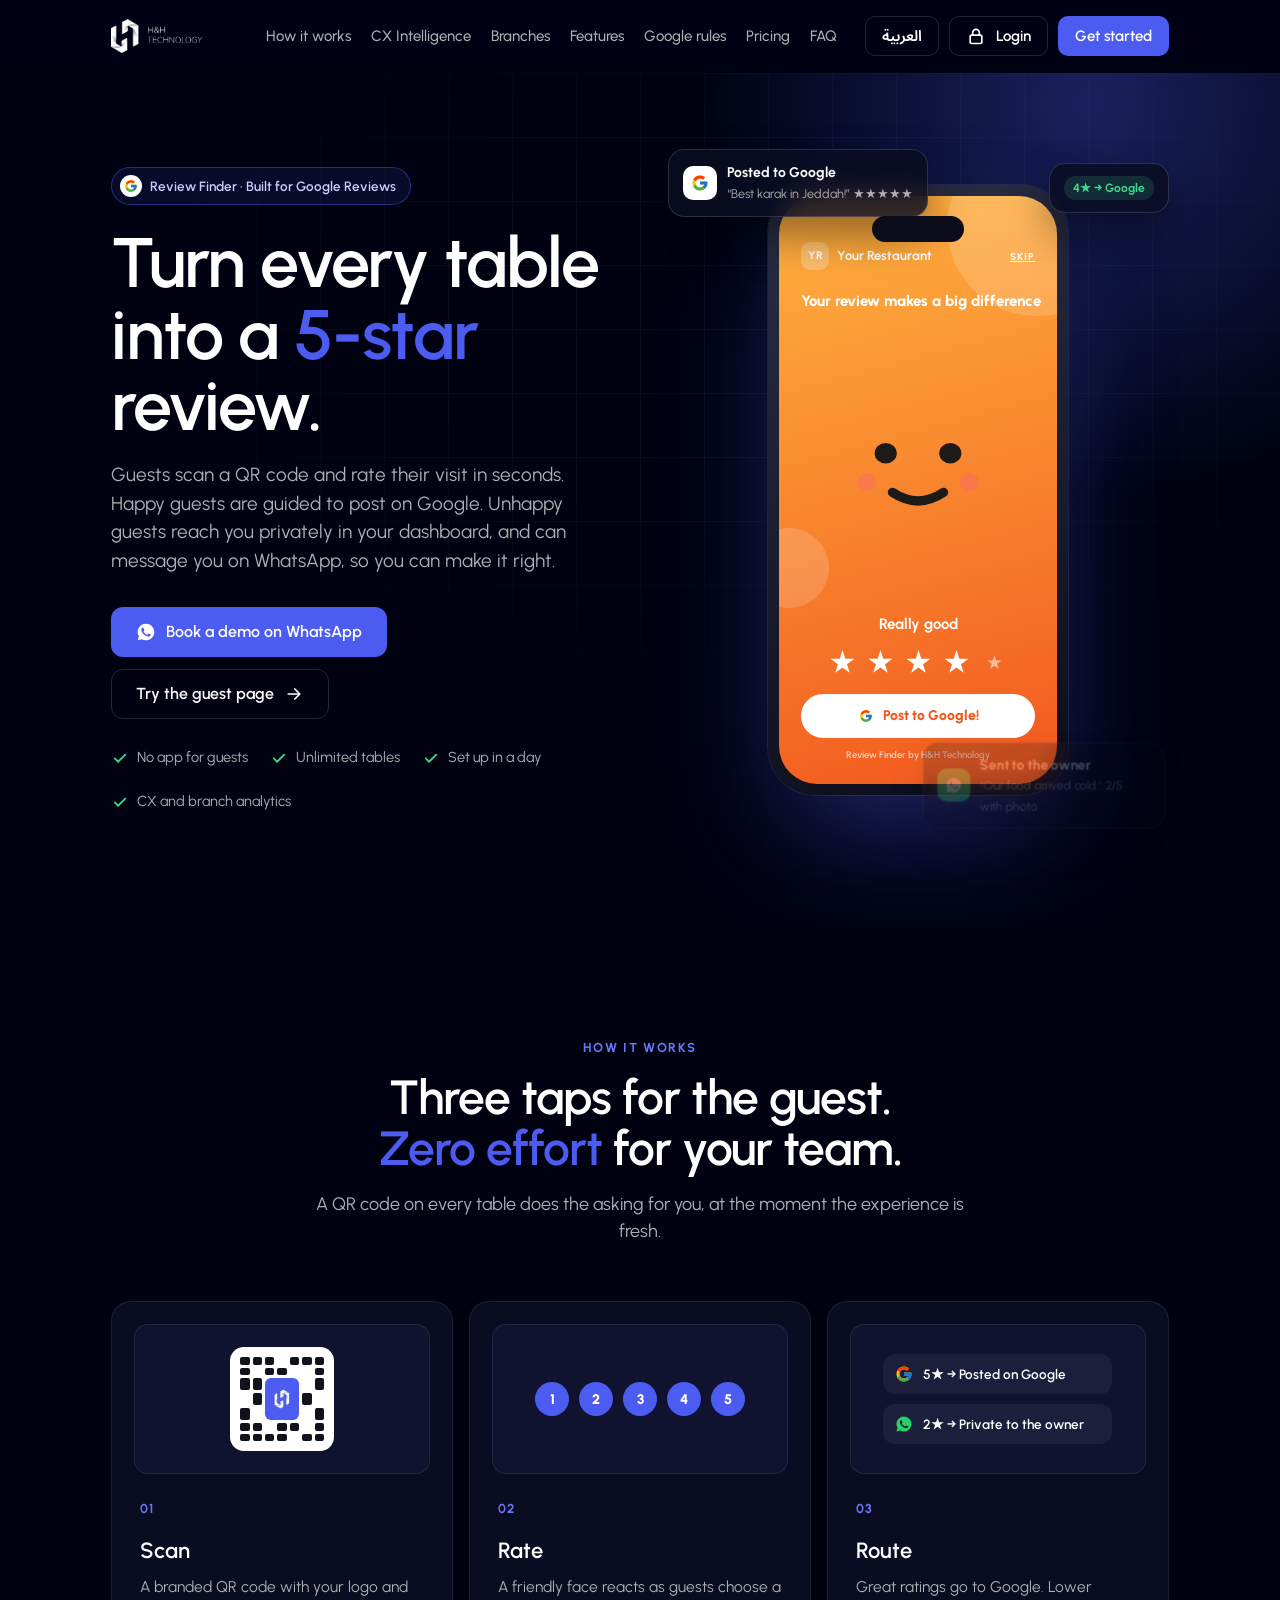
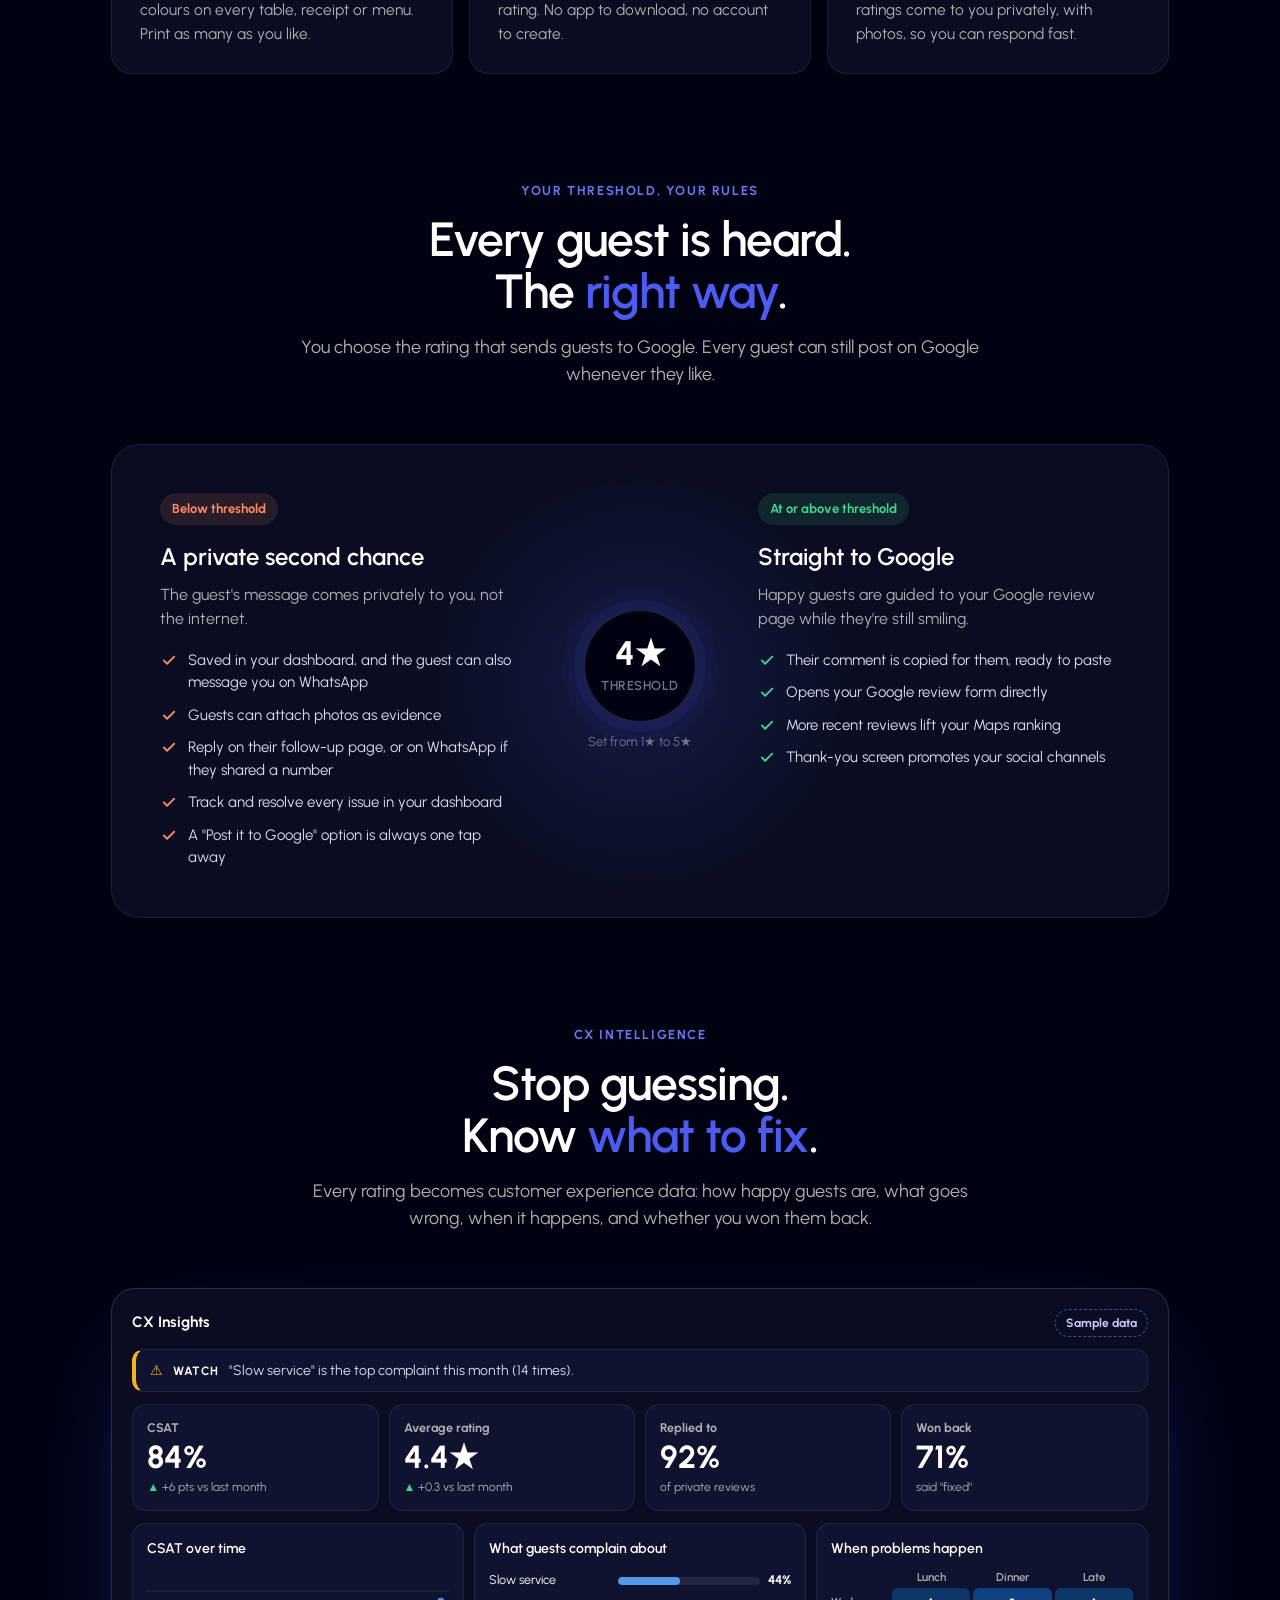
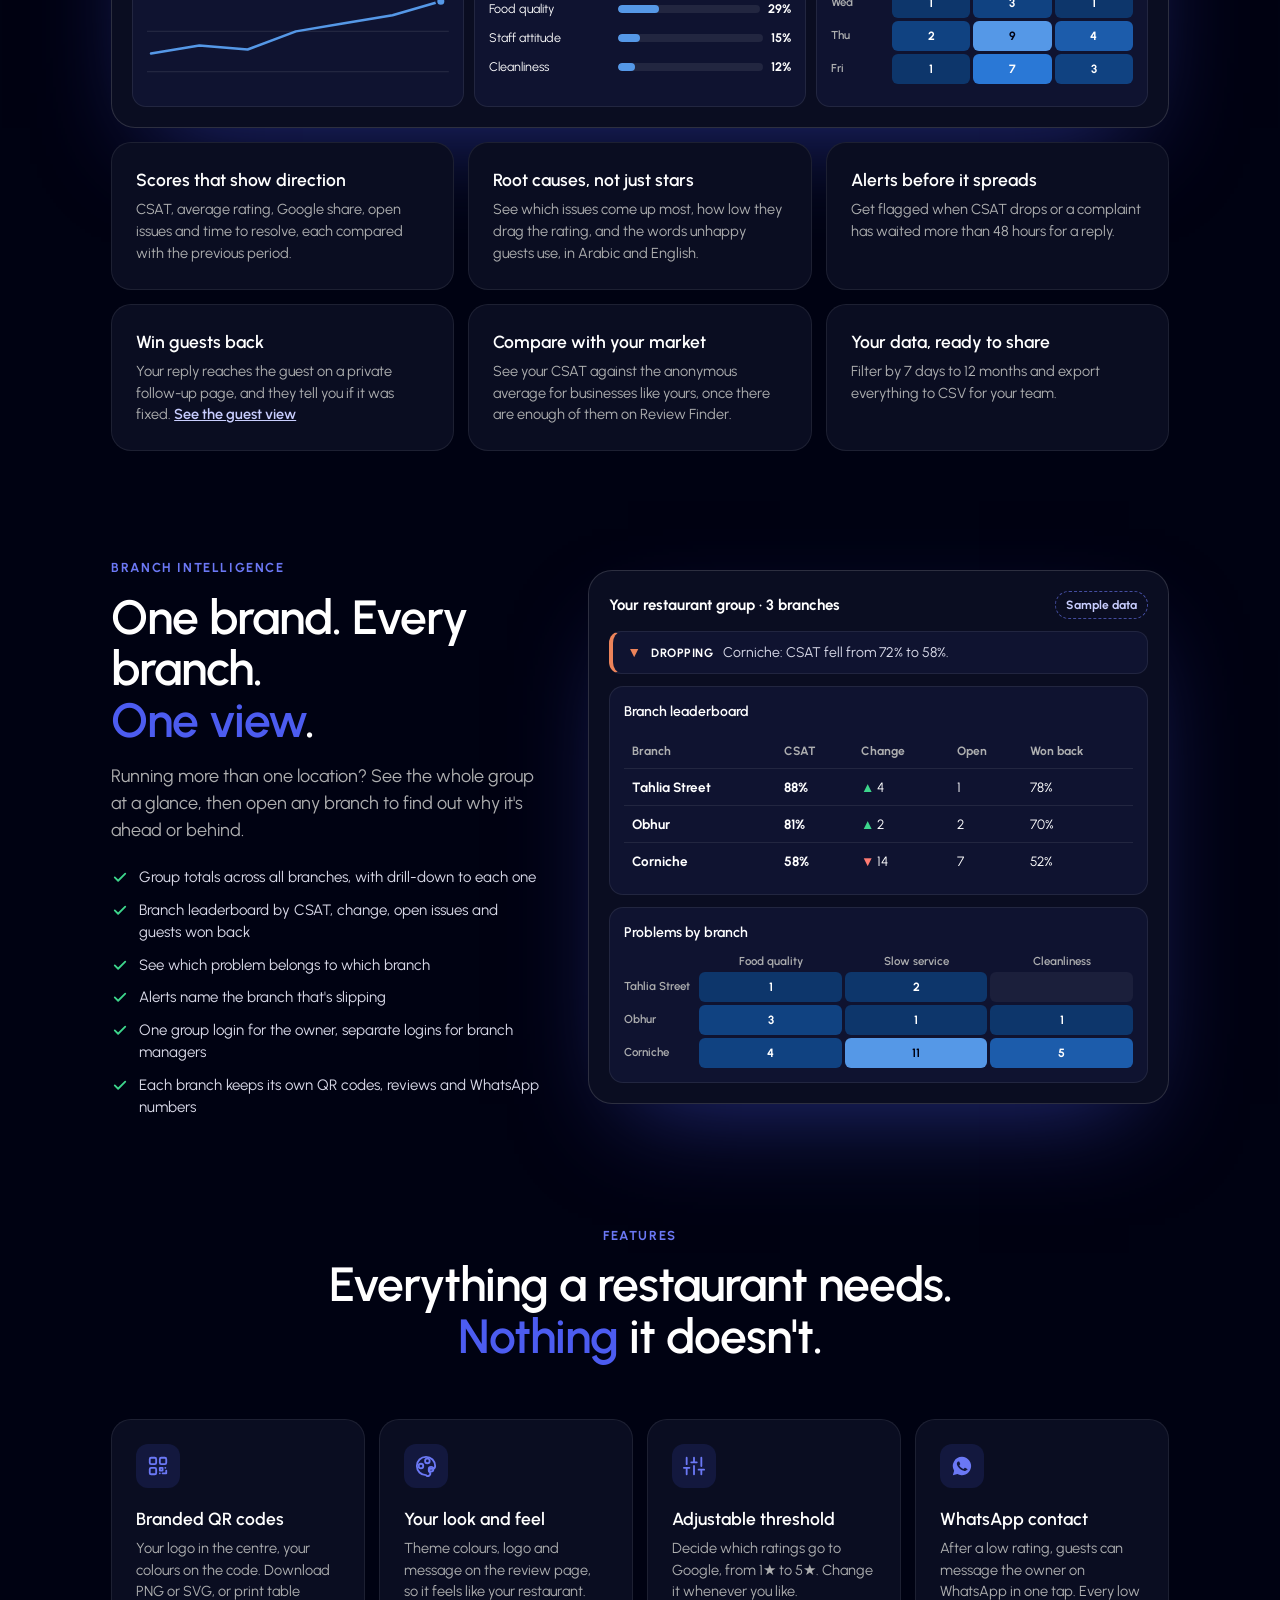
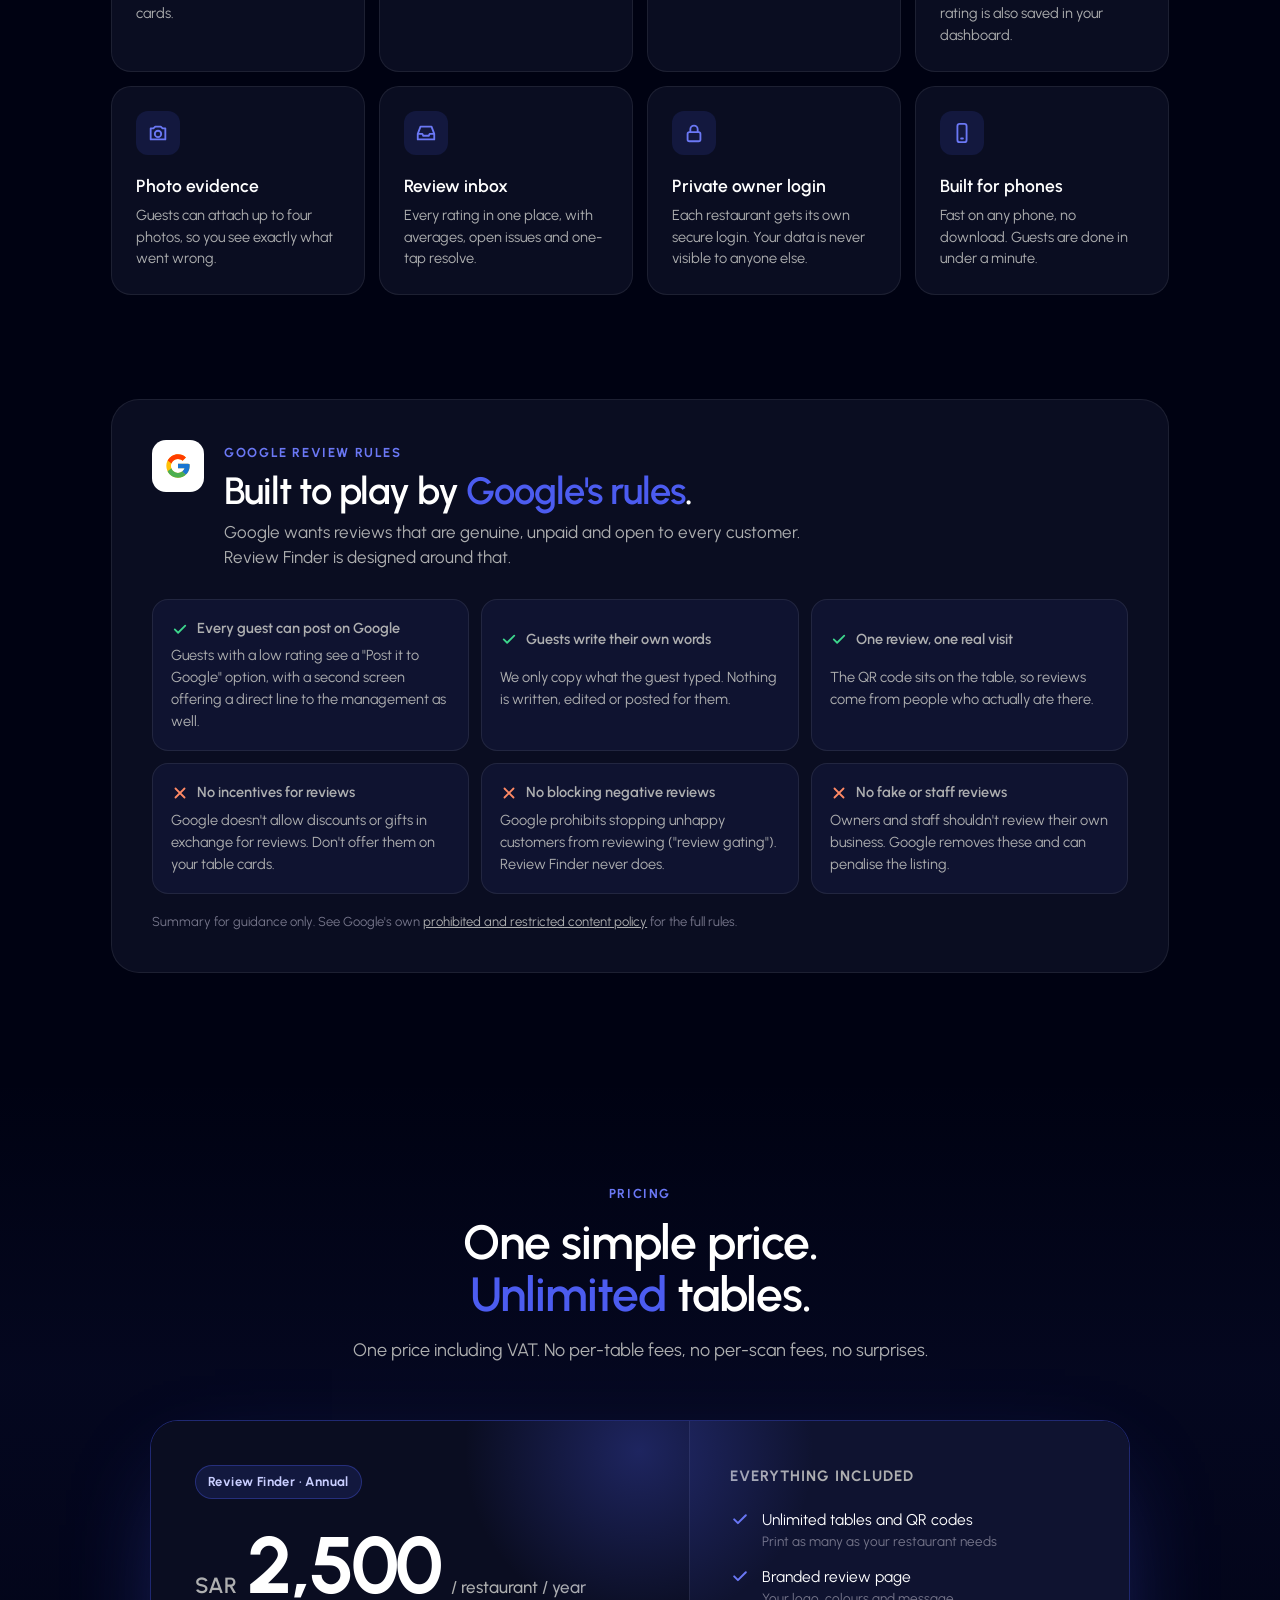
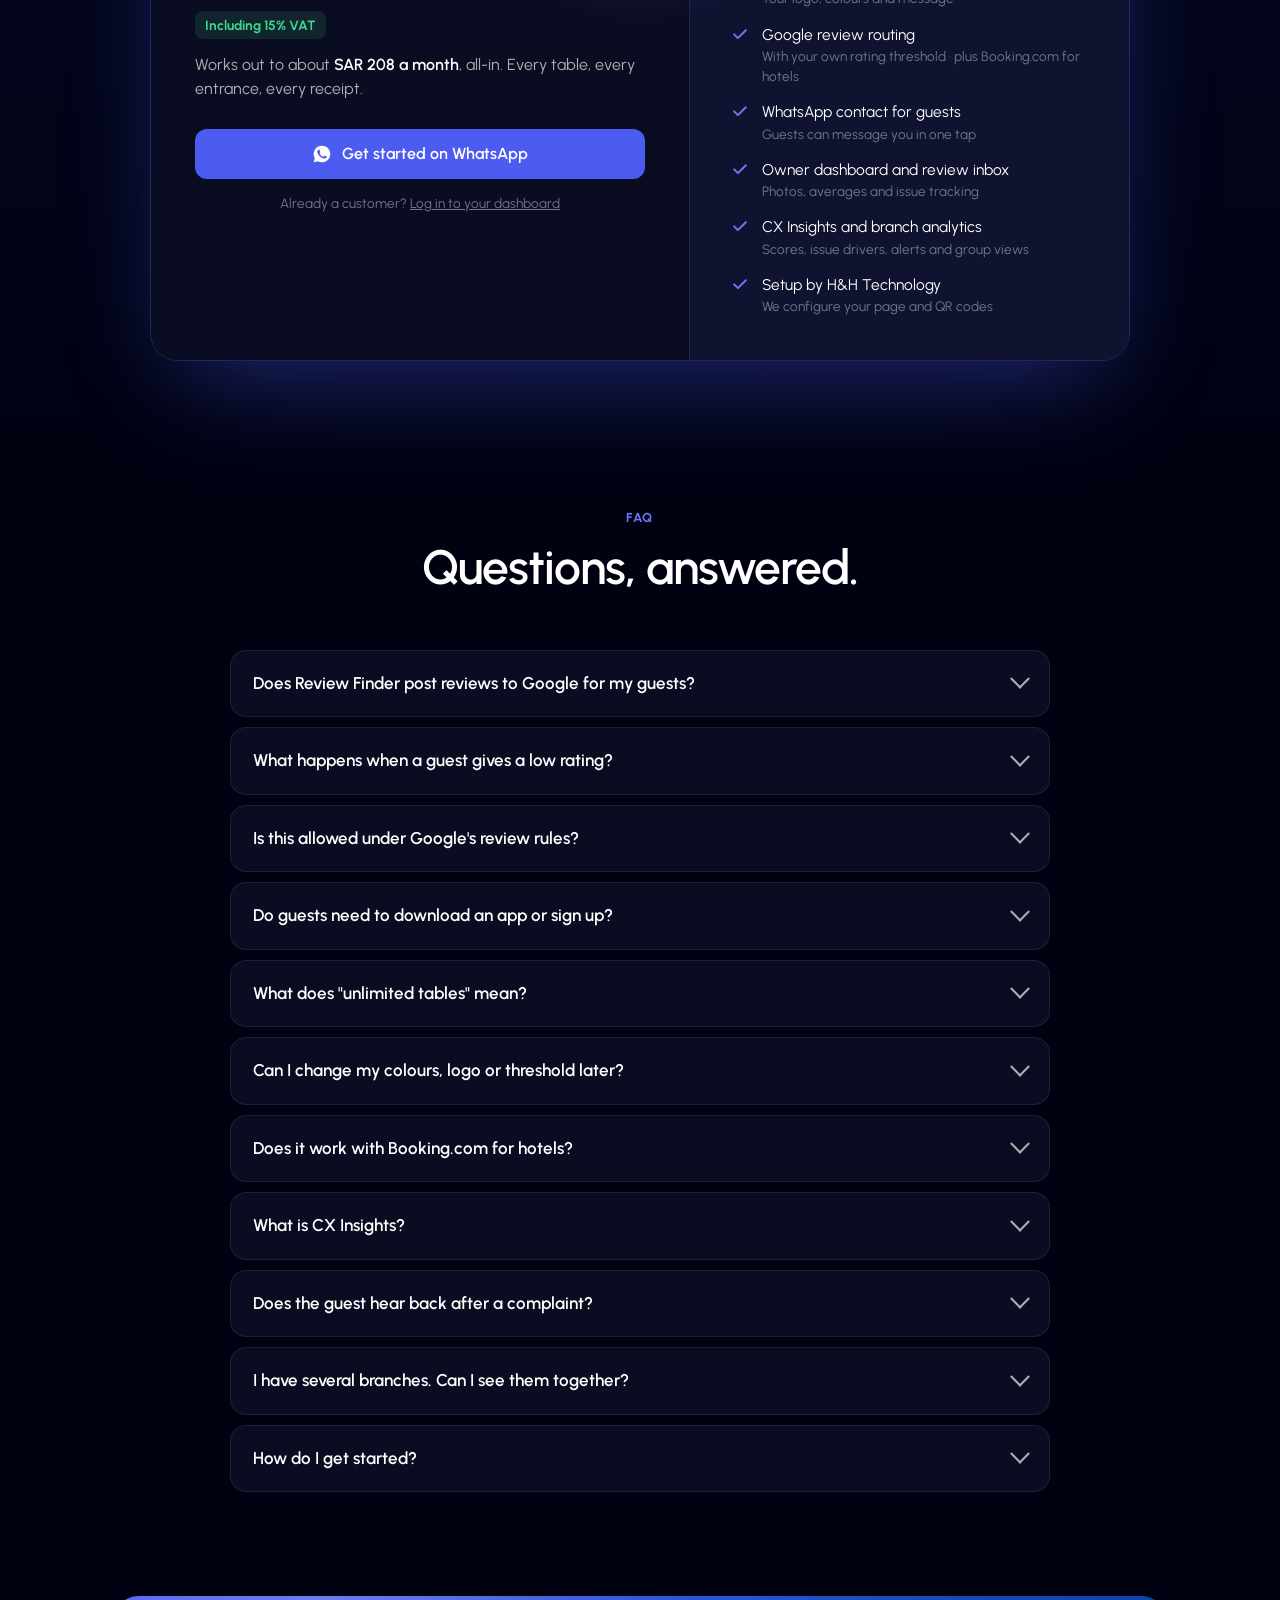
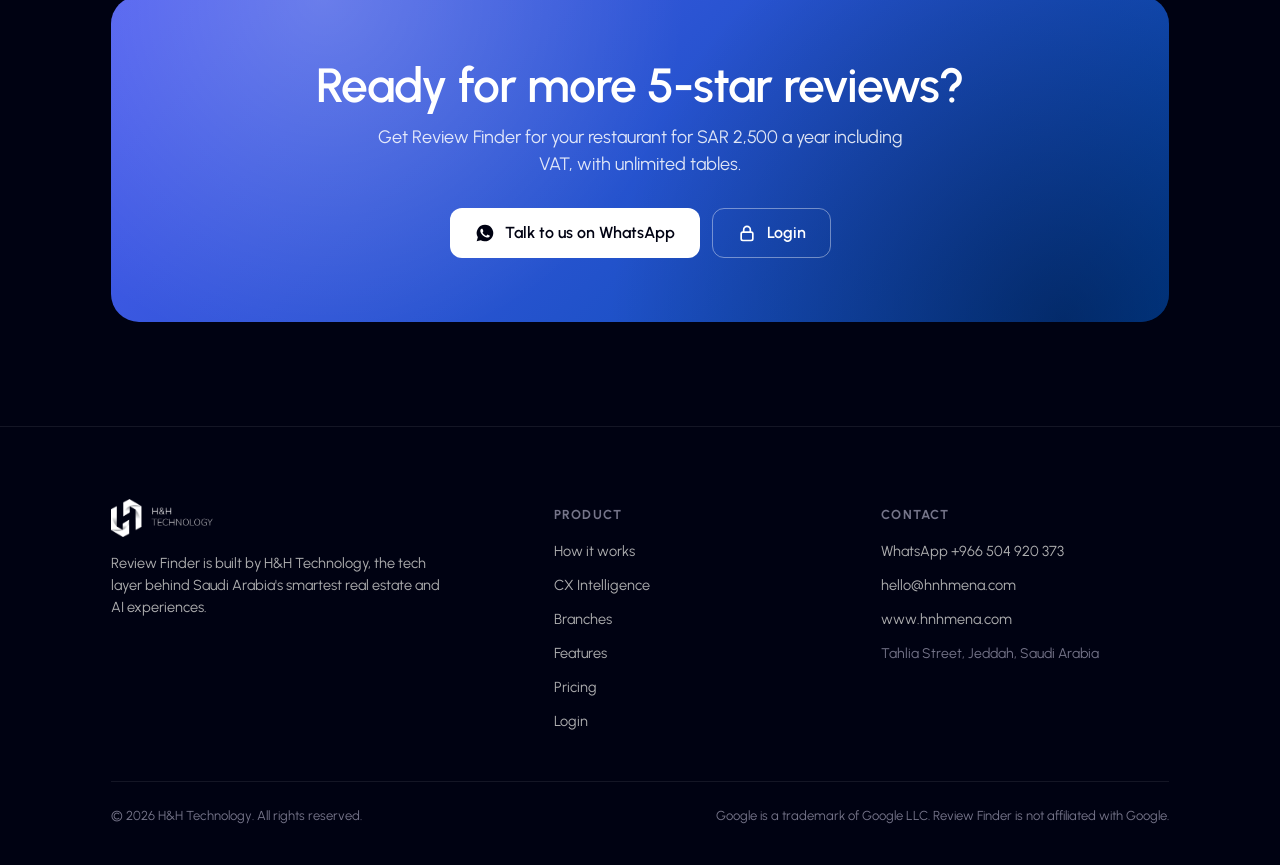
==== commit 70e606f4: "Match WhatsApp wording to how it works; remove Google line from follow-up page Co-Authored-By: Claud" ====
--- a/index.html
+++ b/index.html
@@ -4,7 +4,7 @@
   <meta charset="utf-8" />
   <meta name="viewport" content="width=device-width, initial-scale=1" />
   <title>Review Finder · More 5-star Google reviews for restaurants</title>
-  <meta name="description" content="Review Finder by H&H Technology: QR review pages that guide happy guests to Google and send unhappy guests privately to the owner on WhatsApp. SAR 2,500 per restaurant per year including VAT, unlimited tables." />
+  <meta name="description" content="Review Finder by H&H Technology: QR review pages that guide happy guests to Google and send unhappy guests privately to the owner. SAR 2,500 per restaurant per year including VAT, unlimited tables." />
   <meta name="theme-color" content="#000212" />
   <meta property="og:title" content="Review Finder by H&H Technology" />
   <meta property="og:description" content="Happy guests go to Google. Unhappy guests come to you first. SAR 2,500 / restaurant / year, incl. VAT." />
@@ -381,7 +381,7 @@
         <div class="reveal">
           <span class="eyebrow"><span class="g"><svg><use href="#i-g"/></svg></span><span data-i18n-html="lp.8">Review Finder · Built for Google Reviews</span></span>
           <h1><span data-i18n-html="lp.9">Turn every table into a <em>5-star</em> review.</span></h1>
-          <p class="lede"><span data-i18n-html="lp.10">Guests scan a QR code and rate their visit in seconds. Happy guests are guided to post on Google. Unhappy guests reach the owner privately on WhatsApp, so you can make it right before they leave.</span></p>
+          <p class="lede"><span data-i18n-html="lp.10">Guests scan a QR code and rate their visit in seconds. Happy guests are guided to post on Google. Unhappy guests reach you privately in your dashboard, and can message you on WhatsApp, so you can make it right.</span></p>
           <div class="hero-cta">
             <a class="btn btn-primary wa-link" href="#"><svg><use href="#i-wa"/></svg><span data-i18n-html="lp.11">Book a demo on WhatsApp</span></a>
             <a class="btn btn-ghost" href="review.html?b=test" target="_blank" rel="noopener"><span data-i18n-html="lp.12">Try the guest page</span><svg class="flip-rtl"><use href="#i-arrow"/></svg></a>
@@ -461,8 +461,8 @@
           </article>
           <article class="step reveal">
             <div class="art"><div class="art-split" aria-hidden="true">
-              <div><svg><use href="#i-g"/></svg>5★ → Posted on Google</div>
-              <div><svg style="color:#25D366"><use href="#i-wa"/></svg>2★ → Owner on WhatsApp</div>
+              <div><svg><use href="#i-g"/></svg><span data-i18n-html="lp.art1">5★ → Posted on Google</span></div>
+              <div><svg style="color:#25D366"><use href="#i-wa"/></svg><span data-i18n-html="lp.art2">2★ → Private to the owner</span></div>
             </div></div>
             <span class="num">03</span>
             <h3><span data-i18n-html="lp.31">Route</span></h3>
@@ -484,11 +484,11 @@
           <div class="lane priv">
             <span class="badge"><span data-i18n-html="lp.36">Below threshold</span></span>
             <h3><span data-i18n-html="lp.37">A private second chance</span></h3>
-            <p><span data-i18n-html="lp.38">The guest's message goes straight to the owner, not the internet.</span></p>
+            <p><span data-i18n-html="lp.38">The guest's message comes privately to you, not the internet.</span></p>
             <ul>
-              <li><svg><use href="#i-check"/></svg><span data-i18n-html="lp.39">Instant alert to up to two WhatsApp numbers</span></li>
+              <li><svg><use href="#i-check"/></svg><span data-i18n-html="lp.39">Saved in your dashboard, and the guest can also message you on WhatsApp</span></li>
               <li><svg><use href="#i-check"/></svg><span data-i18n-html="lp.40">Guests can attach photos as evidence</span></li>
-              <li><svg><use href="#i-check"/></svg><span data-i18n-html="lp.41">Reply to the guest on WhatsApp in one tap</span></li>
+              <li><svg><use href="#i-check"/></svg><span data-i18n-html="lp.41">Reply on their follow-up page, or on WhatsApp if they shared a number</span></li>
               <li><svg><use href="#i-check"/></svg><span data-i18n-html="lp.42">Track and resolve every issue in your dashboard</span></li>
               <li><svg><use href="#i-check"/></svg><span data-i18n-html="lp.43">A "Post it to Google" option is always one tap away</span></li>
             </ul>
@@ -628,7 +628,7 @@
           <article class="feat reveal"><span class="ic"><svg viewBox="0 0 24 24" fill="none" stroke="currentColor" stroke-width="2" stroke-linecap="round" stroke-linejoin="round"><rect x="3" y="3" width="7" height="7" rx="1.5"/><rect x="14" y="3" width="7" height="7" rx="1.5"/><rect x="3" y="14" width="7" height="7" rx="1.5"/><path d="M14 14h3v3h-3zM20 14v.01M14 20h.01M17 20h4v-3"/></svg></span><h3><span data-i18n-html="lp.54">Branded QR codes</span></h3><p><span data-i18n-html="lp.55">Your logo in the centre, your colours on the code. Download PNG or SVG, or print table cards.</span></p></article>
           <article class="feat reveal"><span class="ic"><svg viewBox="0 0 24 24" fill="none" stroke="currentColor" stroke-width="2" stroke-linecap="round" stroke-linejoin="round"><circle cx="13.5" cy="6.5" r="2.5"/><circle cx="6.5" cy="12" r="2.5"/><circle cx="17.5" cy="15.5" r="2.5"/><path d="M12 22a10 10 0 1 1 10-10c0 2-1.5 3-3 3h-2a2 2 0 0 0-1 3.7A2 2 0 0 1 12 22z"/></svg></span><h3><span data-i18n-html="lp.56">Your look and feel</span></h3><p><span data-i18n-html="lp.57">Theme colours, logo and message on the review page, so it feels like your restaurant.</span></p></article>
           <article class="feat reveal"><span class="ic"><svg viewBox="0 0 24 24" fill="none" stroke="currentColor" stroke-width="2" stroke-linecap="round" stroke-linejoin="round"><path d="M4 21v-7M4 10V3M12 21v-9M12 8V3M20 21v-5M20 12V3M1 14h6M9 8h6M17 16h6"/></svg></span><h3><span data-i18n-html="lp.58">Adjustable threshold</span></h3><p><span data-i18n-html="lp.59">Decide which ratings go to Google, from 1★ to 5★. Change it whenever you like.</span></p></article>
-          <article class="feat reveal"><span class="ic"><svg><use href="#i-wa"/></svg></span><h3><span data-i18n-html="lp.60">WhatsApp alerts</span></h3><p><span data-i18n-html="lp.61">Low ratings land on your phone straight away, for the owner and a manager.</span></p></article>
+          <article class="feat reveal"><span class="ic"><svg><use href="#i-wa"/></svg></span><h3><span data-i18n-html="lp.60">WhatsApp contact</span></h3><p><span data-i18n-html="lp.61">After a low rating, guests can message the owner on WhatsApp in one tap. Every low rating is also saved in your dashboard.</span></p></article>
           <article class="feat reveal"><span class="ic"><svg viewBox="0 0 24 24" fill="none" stroke="currentColor" stroke-width="2" stroke-linecap="round" stroke-linejoin="round"><path d="M4 7h3l2-2h6l2 2h3v12H4z"/><circle cx="12" cy="13" r="3.5"/></svg></span><h3><span data-i18n-html="lp.62">Photo evidence</span></h3><p><span data-i18n-html="lp.63">Guests can attach up to four photos, so you see exactly what went wrong.</span></p></article>
           <article class="feat reveal"><span class="ic"><svg viewBox="0 0 24 24" fill="none" stroke="currentColor" stroke-width="2" stroke-linecap="round" stroke-linejoin="round"><path d="M3 13l3-8h12l3 8v6H3zM3 13h5l1 2h6l1-2h5"/></svg></span><h3><span data-i18n-html="lp.64">Review inbox</span></h3><p><span data-i18n-html="lp.65">Every rating in one place, with averages, open issues and one-tap resolve.</span></p></article>
           <article class="feat reveal"><span class="ic"><svg><use href="#i-lock"/></svg></span><h3><span data-i18n-html="lp.66">Private owner login</span></h3><p><span data-i18n-html="lp.67">Each restaurant gets its own secure login. Your data is never visible to anyone else.</span></p></article>
@@ -685,7 +685,7 @@
               <li><svg><use href="#i-check"/></svg><span><span data-i18n-html="lp.96">Unlimited tables and QR codes</span><small><span data-i18n-html="lp.97">Print as many as your restaurant needs</span></small></span></li>
               <li><svg><use href="#i-check"/></svg><span><span data-i18n-html="lp.98">Branded review page</span><small><span data-i18n-html="lp.99">Your logo, colours and message</span></small></span></li>
               <li><svg><use href="#i-check"/></svg><span><span data-i18n-html="lp.100">Google review routing</span><small><span data-i18n-html="lp.101">With your own rating threshold</span> <span data-i18n-html="lp.bk.incl">· plus Booking.com for hotels</span></small></span></li>
-              <li><svg><use href="#i-check"/></svg><span><span data-i18n-html="lp.102">WhatsApp alerts to 2 numbers</span><small><span data-i18n-html="lp.103">For the owner and a manager</span></small></span></li>
+              <li><svg><use href="#i-check"/></svg><span><span data-i18n-html="lp.102">WhatsApp contact for guests</span><small><span data-i18n-html="lp.103">Guests can message you in one tap</span></small></span></li>
               <li><svg><use href="#i-check"/></svg><span><span data-i18n-html="lp.104">Owner dashboard and review inbox</span><small><span data-i18n-html="lp.105">Photos, averages and issue tracking</span></small></span></li>
               <li><svg><use href="#i-check"/></svg><span><span data-i18n-html="lp.cx.incl">CX Insights and branch analytics</span><small><span data-i18n-html="lp.cx.inclS">Scores, issue drivers, alerts and group views</span></small></span></li>
               <li><svg><use href="#i-check"/></svg><span><span data-i18n-html="lp.106">Setup by H&amp;H Technology</span><small><span data-i18n-html="lp.107">We configure your page and QR codes</span></small></span></li>
@@ -709,7 +709,7 @@
           </details>
           <details>
             <summary><span data-i18n-html="lp.111">What happens when a guest gives a low rating?</span></summary>
-            <p><span data-i18n-html="lp.112">Their message, any photos and their contact details (if they choose to share them) go privately to your WhatsApp and your dashboard. You can reply to the guest on WhatsApp in one tap and mark the issue resolved.</span></p>
+            <p><span data-i18n-html="lp.112">Their message, any photos and their contact details (if they choose to share them) go privately to your dashboard, and they can also message you on WhatsApp if they want to. You can reply on their follow-up page, or on WhatsApp if they shared a number, and mark the issue resolved.</span></p>
           </details>
           <details>
             <summary><span data-i18n-html="lp.113">Is this allowed under Google's review rules?</span></summary>
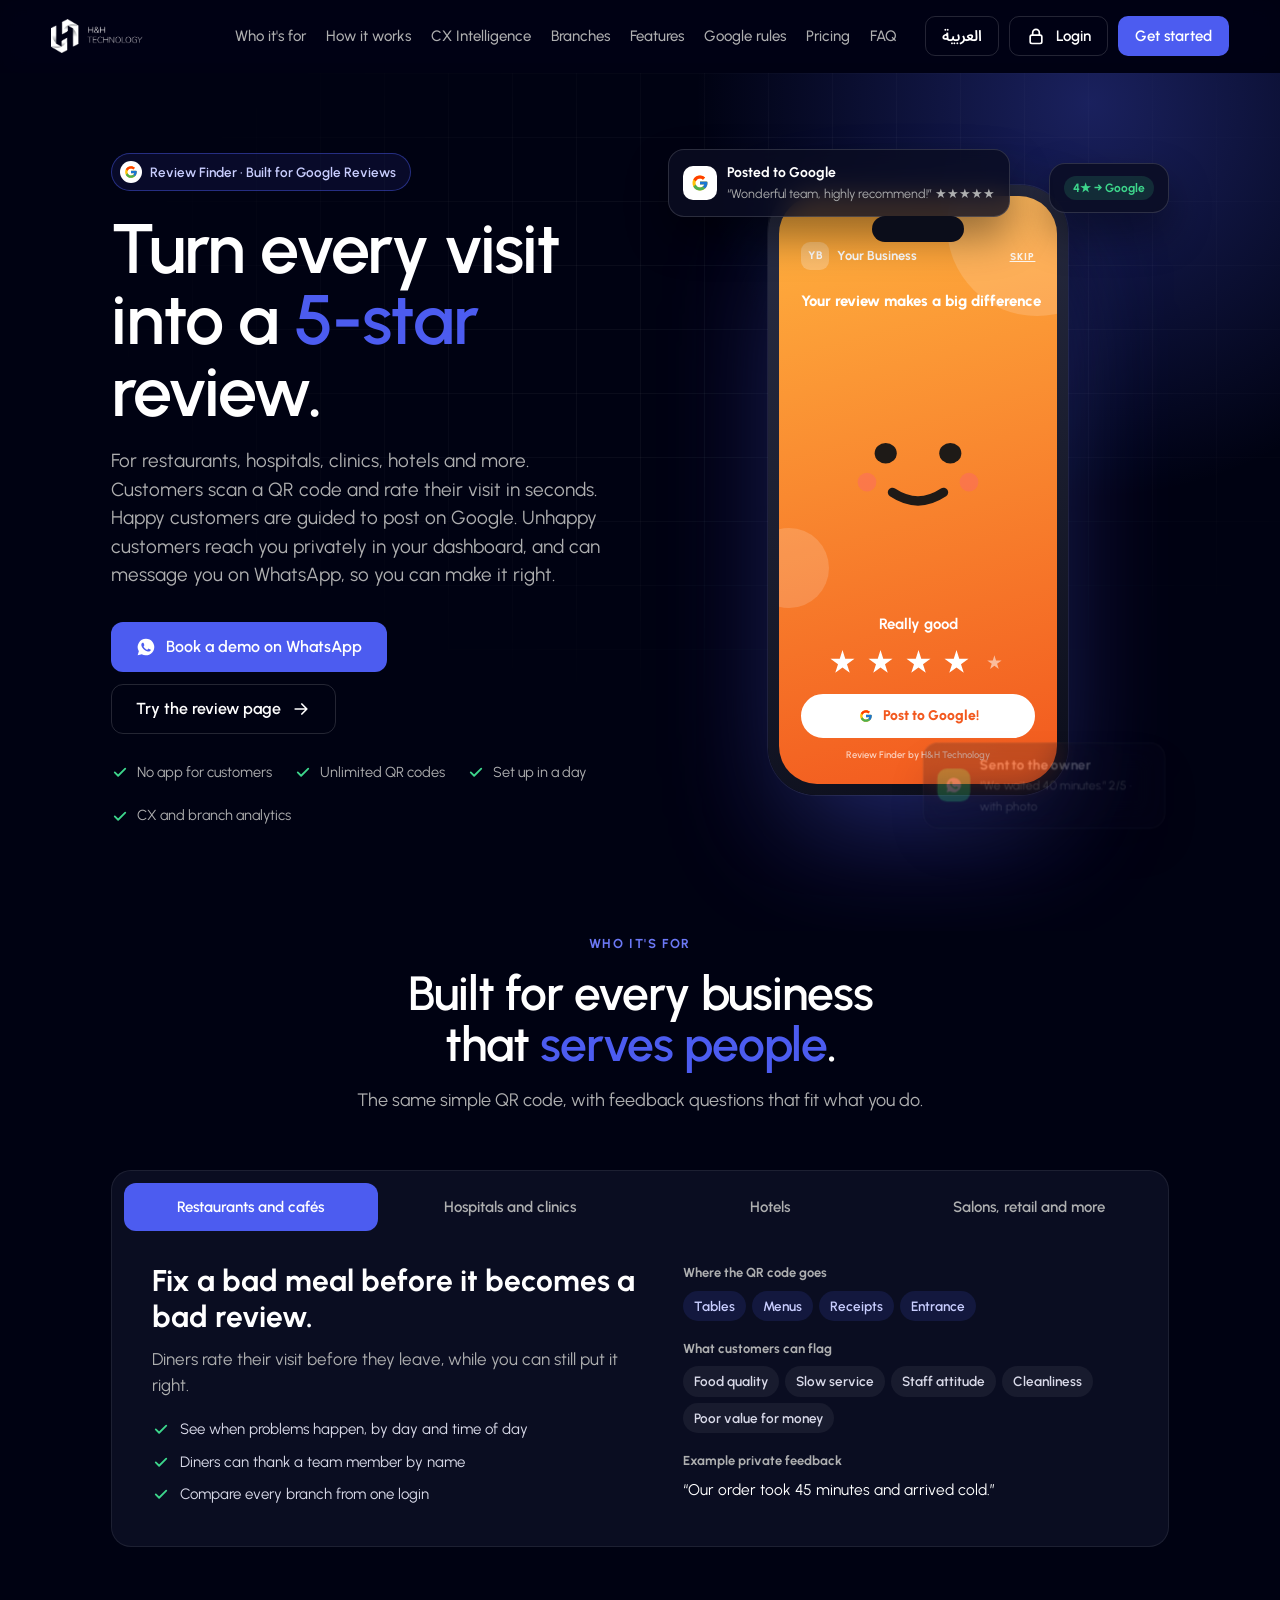
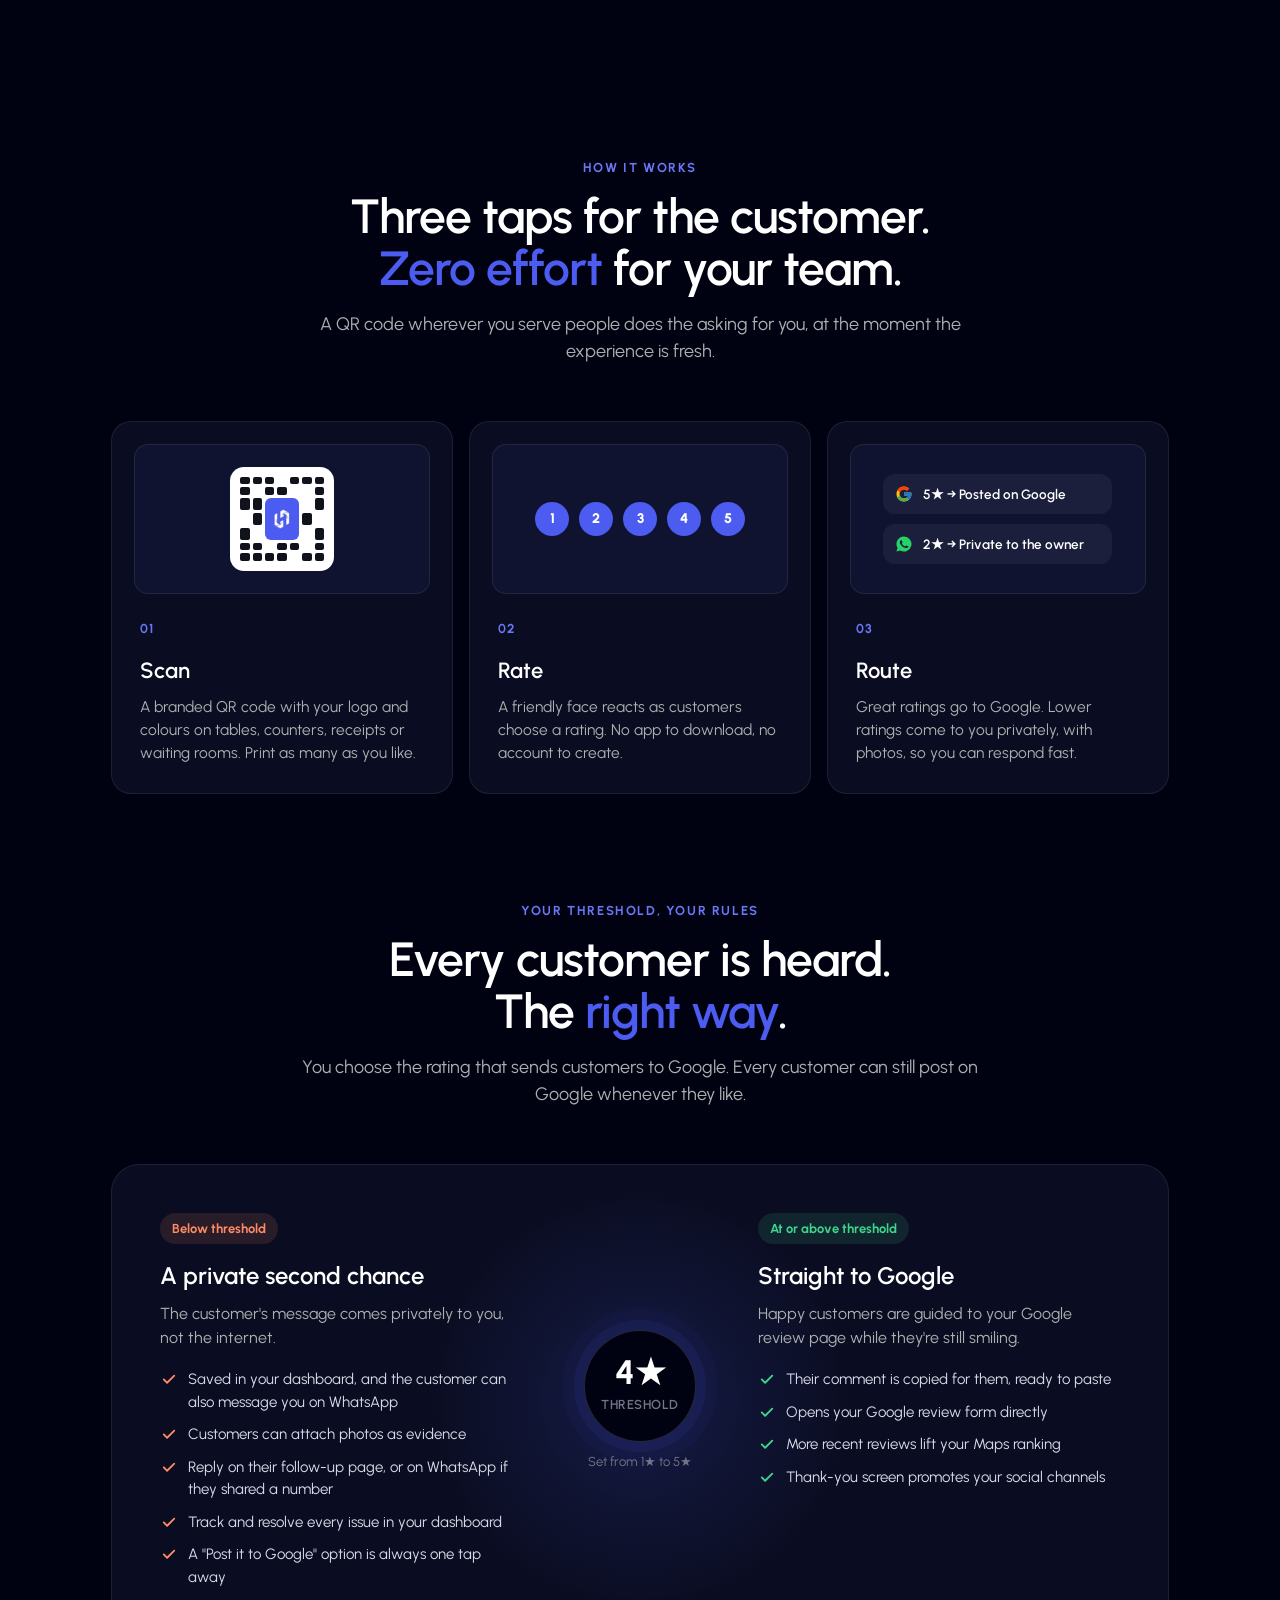
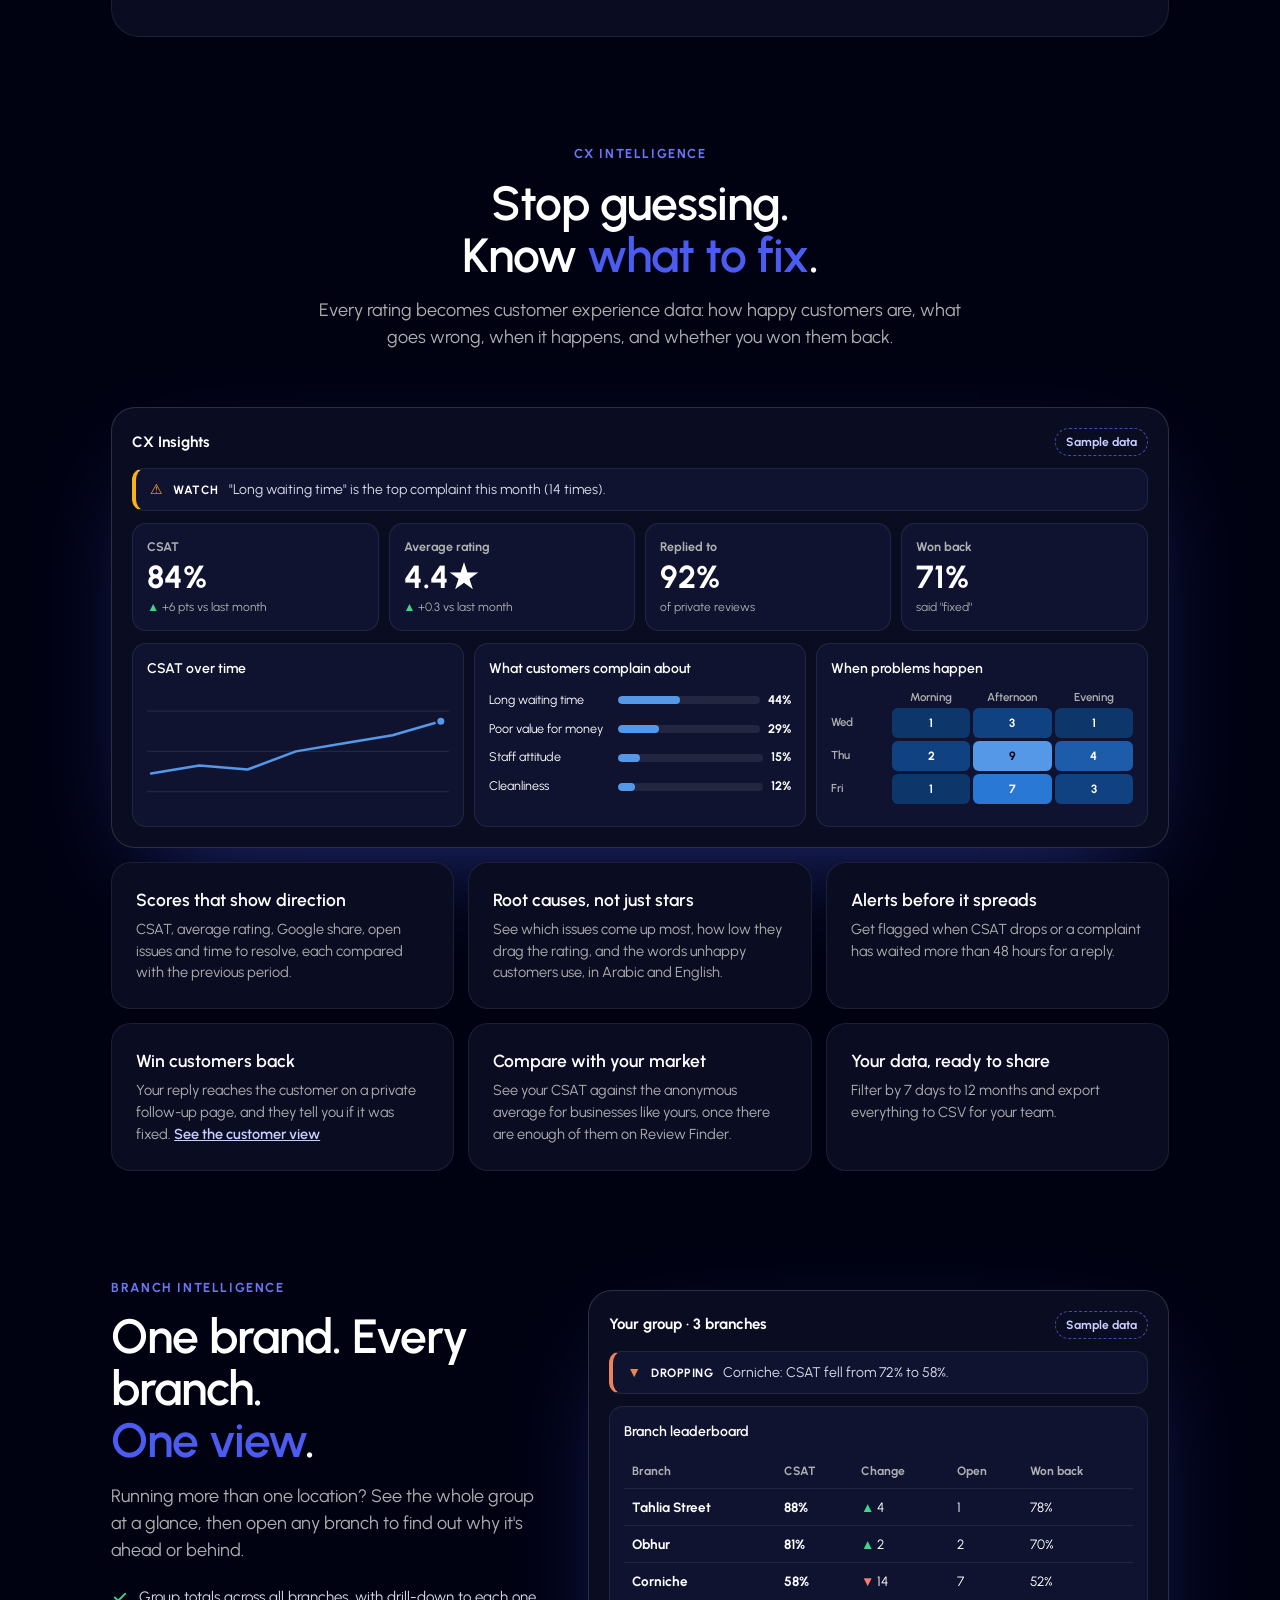
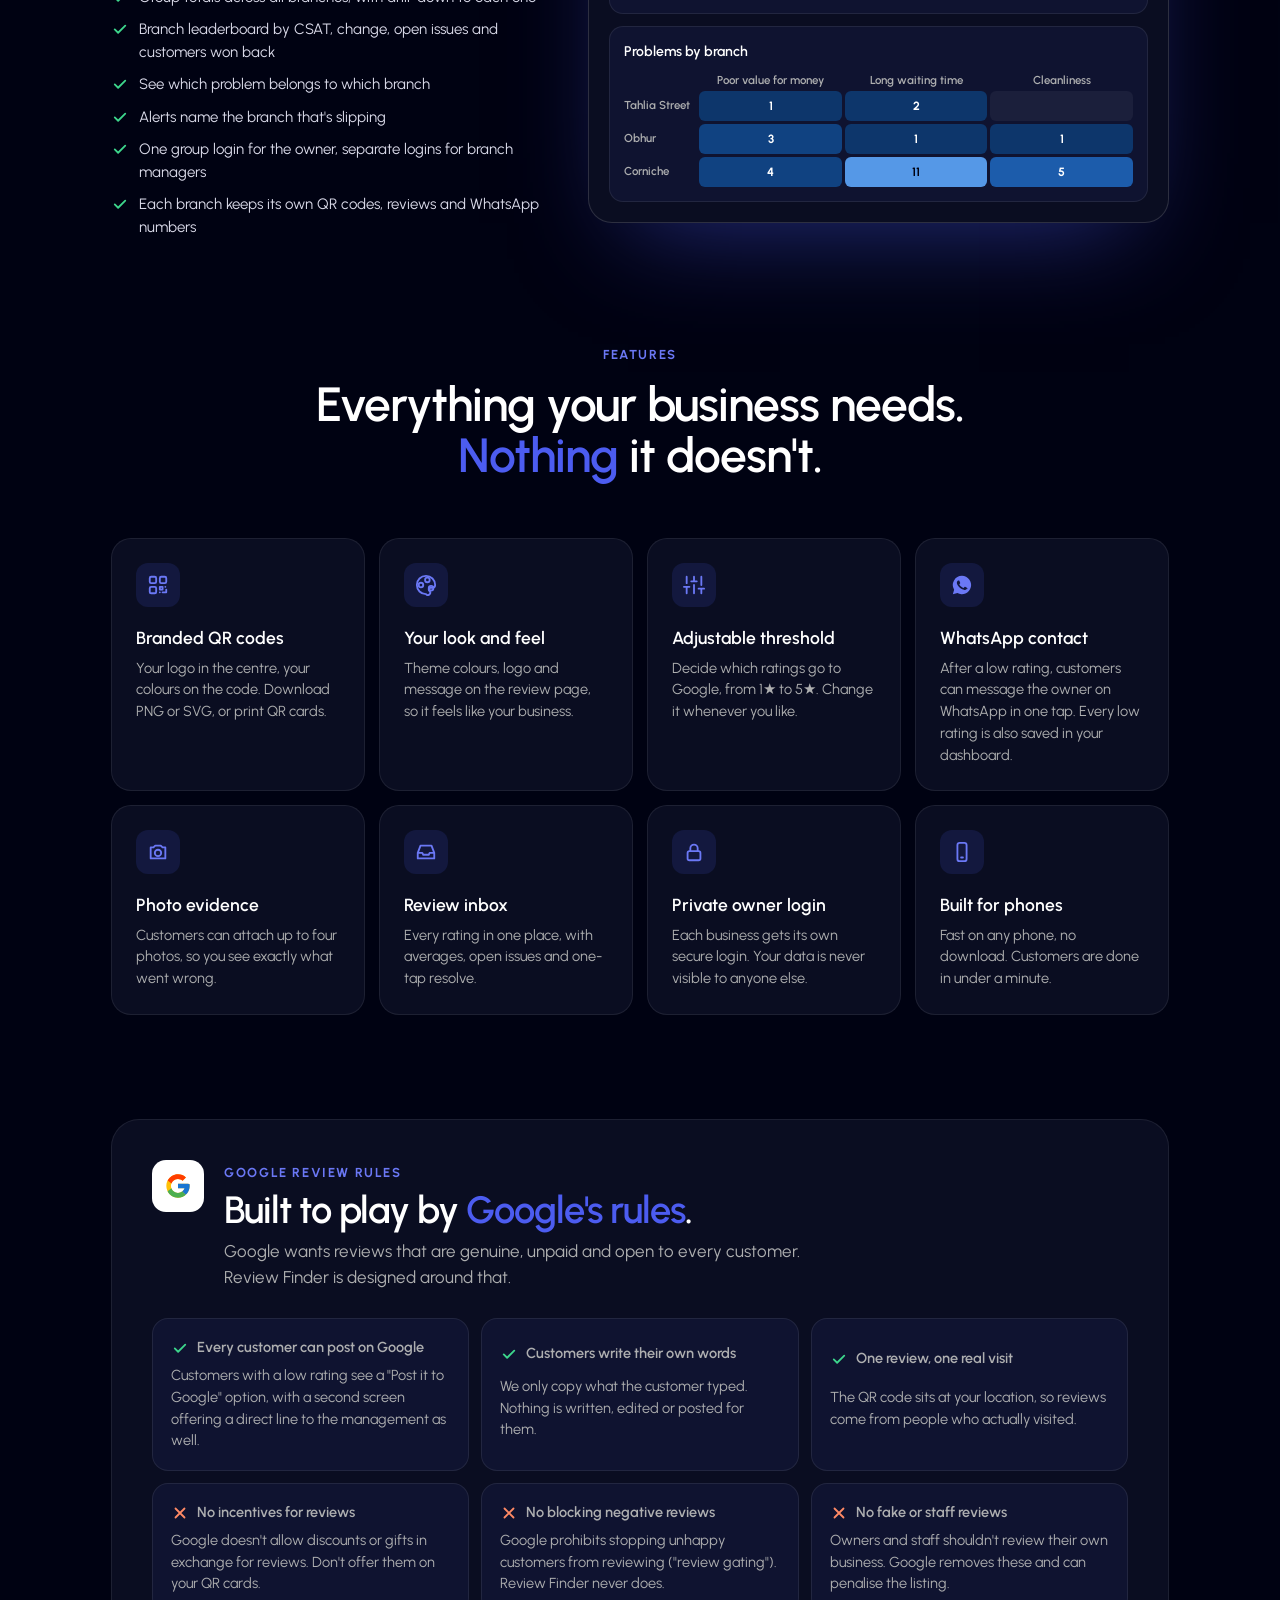
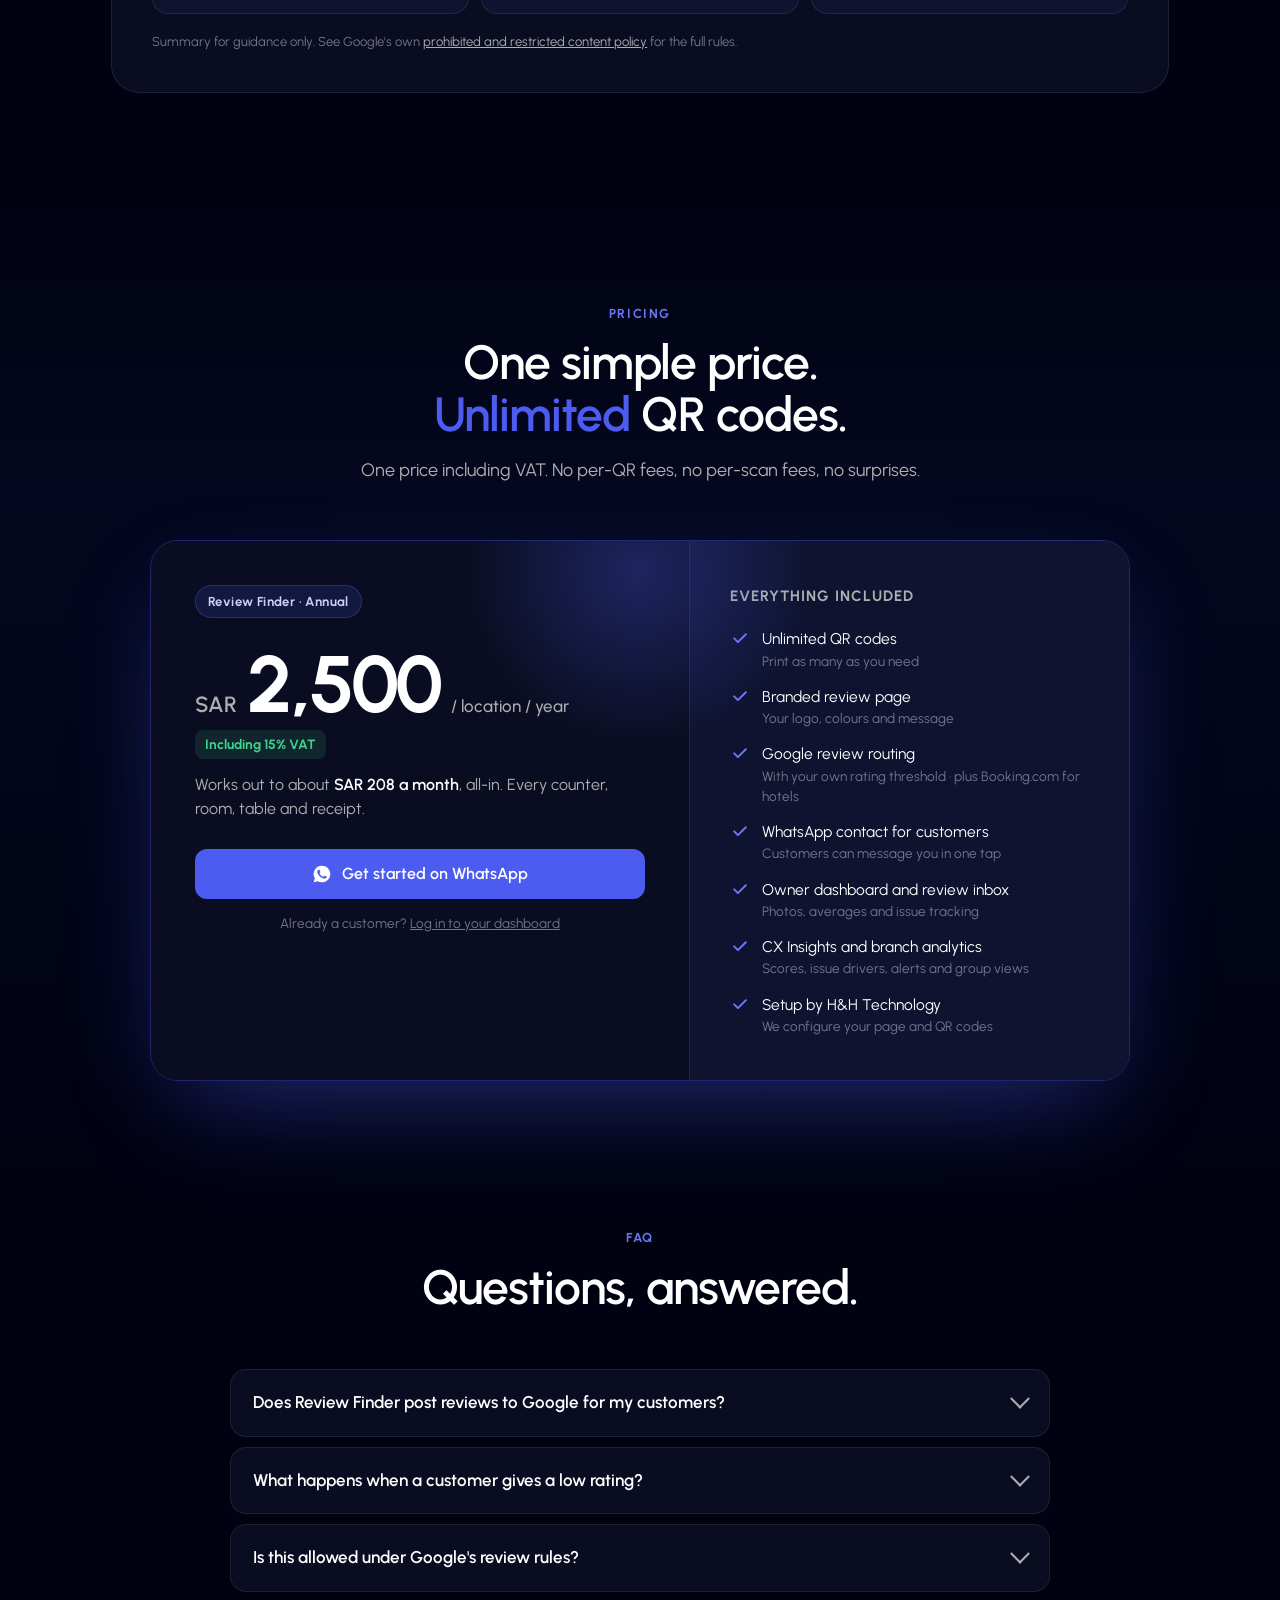
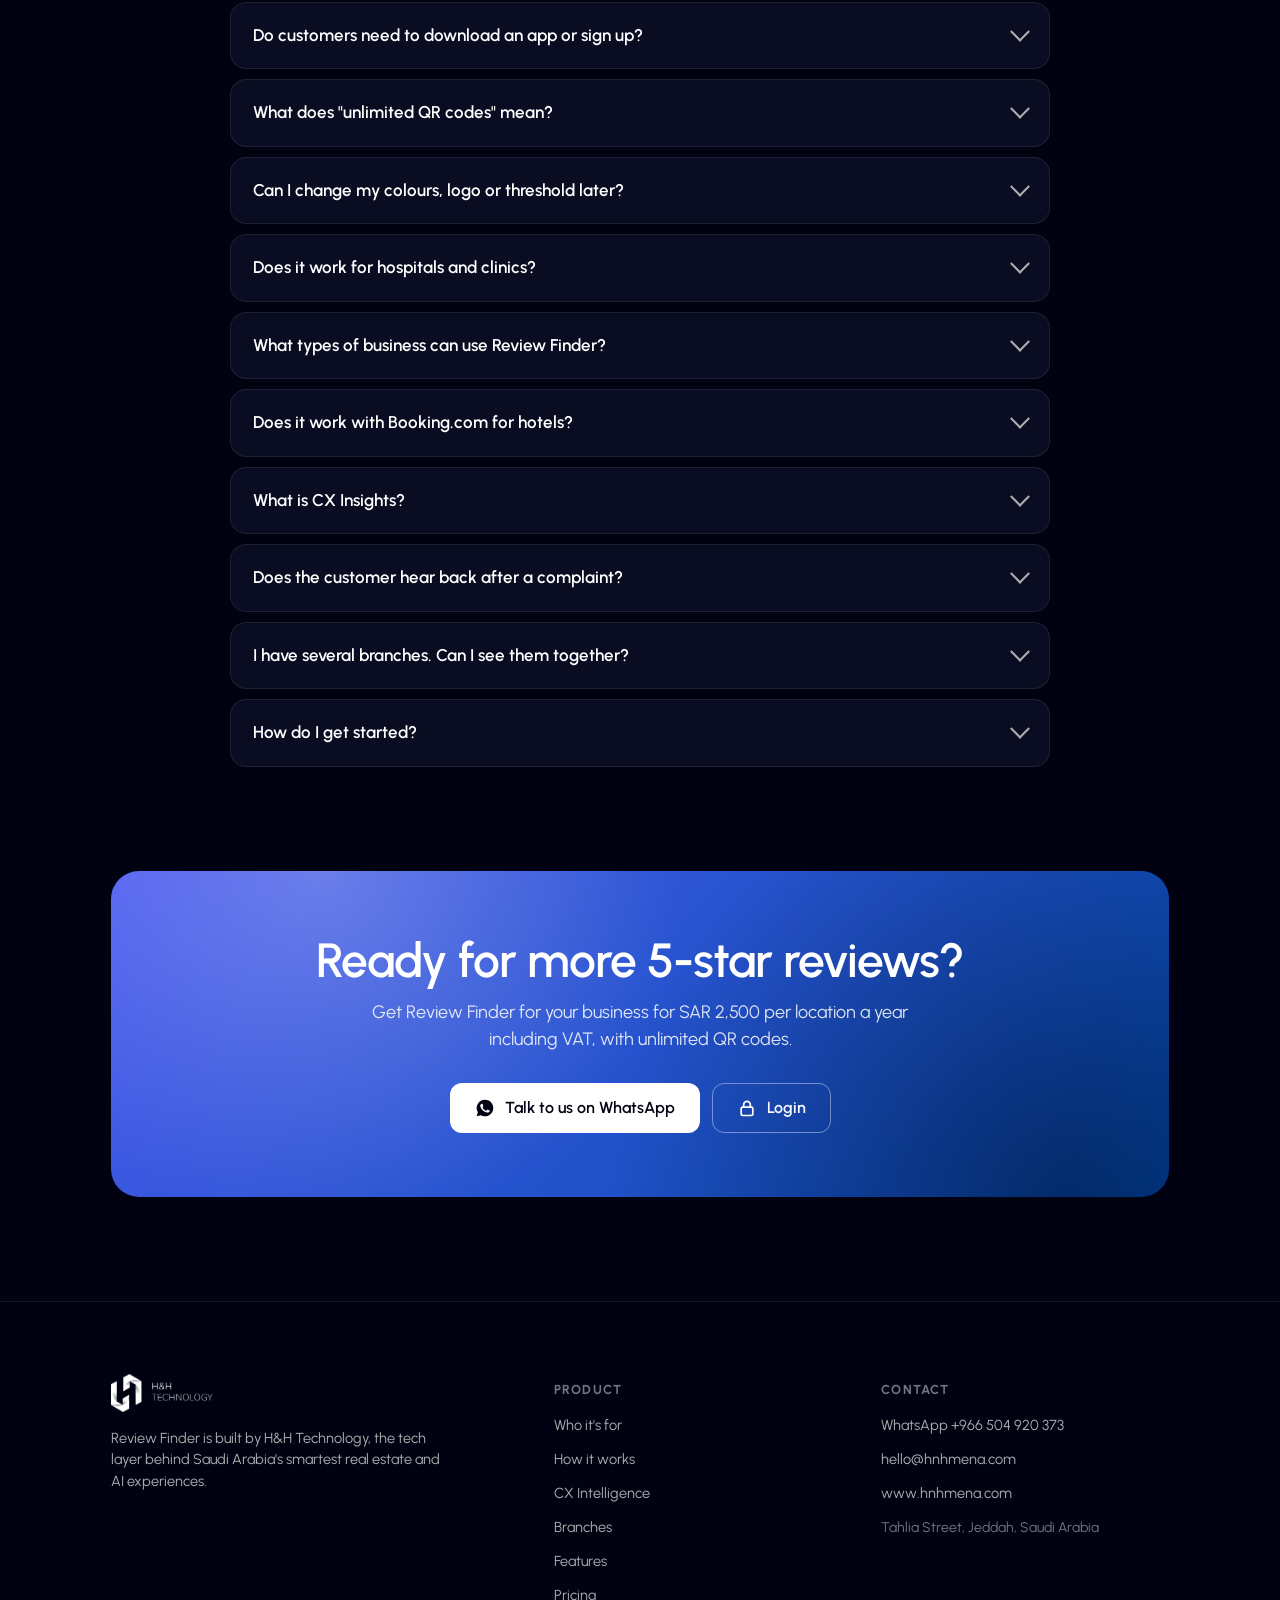
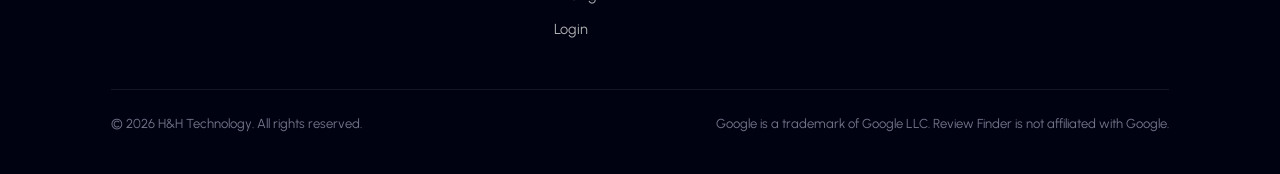
==== commit 61f0bf91: "Speak to restaurants, hospitals, clinics, hotels and other businesses on the landing page Co-Authore" ====
--- a/index.html
+++ b/index.html
@@ -3,11 +3,11 @@
 <head>
   <meta charset="utf-8" />
   <meta name="viewport" content="width=device-width, initial-scale=1" />
-  <title>Review Finder · More 5-star Google reviews for restaurants</title>
-  <meta name="description" content="Review Finder by H&H Technology: QR review pages that guide happy guests to Google and send unhappy guests privately to the owner. SAR 2,500 per restaurant per year including VAT, unlimited tables." />
+  <title>Review Finder · More 5-star Google reviews for your business</title>
+  <meta name="description" content="Review Finder by H&H Technology: QR review pages for restaurants, hospitals, clinics, hotels and more. Happy customers are guided to Google and unhappy customers reach you privately. SAR 2,500 per location per year including VAT, unlimited QR codes." />
   <meta name="theme-color" content="#000212" />
   <meta property="og:title" content="Review Finder by H&H Technology" />
-  <meta property="og:description" content="Happy guests go to Google. Unhappy guests come to you first. SAR 2,500 / restaurant / year, incl. VAT." />
+  <meta property="og:description" content="For restaurants, hospitals, clinics, hotels and more. SAR 2,500 / location / year, incl. VAT." />
   <link rel="icon" type="image/png" href="assets/brand/HH_Icon_Navy.png" />
   <link rel="preconnect" href="https://fonts.googleapis.com" />
   <link rel="preconnect" href="https://fonts.gstatic.com" crossorigin />
@@ -47,13 +47,39 @@
     .nav { position: sticky; top: 0; z-index: 50; background: rgba(0,2,18,.72); backdrop-filter: saturate(160%) blur(14px); -webkit-backdrop-filter: saturate(160%) blur(14px); border-bottom: 1px solid transparent; transition: border-color .3s; }
     .nav.scrolled { border-bottom-color: var(--line); }
     .nav .wrap { display: flex; align-items: center; gap: 28px; height: 72px; }
-    .nav .logo { height: 34px; width: auto; }
+    .nav .wrap { max-width: 1360px; }
+    .nav .wrap > a { flex: none; }
+    .nav .logo { height: 34px; width: auto; max-width: none; }
     .nav-links { display: flex; gap: 20px; margin-left: auto; white-space: nowrap; }
     .nav-links a { color: var(--body); text-decoration: none; font-weight: 500; font-size: 15px; }
     .nav-links a:hover { color: #fff; }
     .nav-cta { display: flex; gap: 10px; }
-    @media (max-width: 1120px) { .nav-links { display: none; } .nav-cta { margin-left: auto; } }
-    @media (max-width: 420px) { .nav .logo { height: 28px; } .nav-cta .btn-primary { display: none; } }
+    @media (max-width: 1279px) { .nav-links { display: none; } .nav-cta { margin-left: auto; } }
+    @media (max-width: 420px) { .nav .wrap { gap: 10px; } .nav .logo { height: 28px; } .nav-cta { gap: 6px; } .nav-cta .btn { padding: 0 12px; } .nav-cta .btn-primary { display: none; } }
+
+    /* ---------- Who it's for ---------- */
+    .ind { background: var(--panel); border: 1px solid var(--line); border-radius: var(--r); padding: 12px; }
+    .ind-tabs { display: grid; grid-template-columns: repeat(4, minmax(0, 1fr)); gap: 6px; }
+    .ind-tabs button { min-height: 48px; padding: 8px 12px; border: 0; border-radius: 12px; background: transparent; color: var(--body); font: inherit; font-weight: 600; font-size: 15px; cursor: pointer; transition: background .2s, color .2s; }
+    .ind-tabs button:hover { color: #fff; background: rgba(255,255,255,.05); }
+    .ind-tabs button[aria-selected="true"] { background: var(--indigo); color: #fff; }
+    .ind-tabs button:focus-visible { outline: 2px solid var(--indigo-2); outline-offset: 2px; }
+    .ind-panel { display: grid; grid-template-columns: minmax(0, 1.05fr) minmax(0, .95fr); gap: 40px; padding: 32px 28px 28px; }
+    .ind-panel[hidden] { display: none; }
+    .ind-copy h3 { font-size: clamp(23px, 2.6vw, 30px); line-height: 1.2; font-weight: 700; margin: 0 0 12px; }
+    .ind-copy > p { color: var(--body); font-size: 17px; margin: 0 0 20px; }
+    .ind-copy ul { list-style: none; padding: 0; margin: 0; display: grid; gap: 10px; }
+    .ind-copy li { display: flex; gap: 10px; align-items: flex-start; color: #DADBEA; font-size: 15px; }
+    .ind-copy li svg { width: 18px; height: 18px; flex: none; margin-top: 2px; color: var(--ok); }
+    .ind-copy .ind-note { margin: 20px 0 0; padding-top: 16px; border-top: 1px solid var(--line); color: var(--body); font-size: 14px; }
+    .ind-side { min-width: 0; }
+    .ind-side h4 { margin: 18px 0 8px; font-size: 13px; font-weight: 700; color: var(--body); }
+    .ind-side h4:first-child { margin-top: 0; }
+    .ind-chips { display: flex; flex-wrap: wrap; gap: 6px; }
+    .ind-chip { padding: 5px 11px; border-radius: 99px; font-size: 13.5px; font-weight: 600; color: #C9CEFF; background: rgba(76,92,240,.14); }
+    .ind-chip.alt { color: #DADBEA; background: rgba(255,255,255,.06); }
+    .ind-quote { margin: 0; color: #fff; font-size: 15.5px; }
+    @media (max-width: 860px) { .ind-tabs { grid-template-columns: repeat(2, minmax(0, 1fr)); } .ind-panel { grid-template-columns: minmax(0, 1fr); gap: 26px; padding: 26px 14px 16px; } }
 
     /* ---------- Hero ---------- */
     .hero { position: relative; padding: 72px 0 96px; overflow: hidden; }
@@ -358,6 +384,7 @@
     <div class="wrap">
       <a href="#top" aria-label="Review Finder home"><img class="logo" src="assets/brand/HH_Logo_Primary_Reverse_White.png" alt="H&amp;H Technology" /></a>
       <nav class="nav-links" aria-label="Sections">
+        <a href="#industries"><span data-i18n-html="lp.ind.nav">Who it's for</span></a>
         <a href="#how"><span data-i18n-html="lp.1">How it works</span></a>
         <a href="#cx"><span data-i18n-html="lp.cx.nav">CX Intelligence</span></a>
         <a href="#branches"><span data-i18n-html="lp.br.nav">Branches</span></a>
@@ -380,31 +407,31 @@
       <div class="wrap">
         <div class="reveal">
           <span class="eyebrow"><span class="g"><svg><use href="#i-g"/></svg></span><span data-i18n-html="lp.8">Review Finder · Built for Google Reviews</span></span>
-          <h1><span data-i18n-html="lp.9">Turn every table into a <em>5-star</em> review.</span></h1>
-          <p class="lede"><span data-i18n-html="lp.10">Guests scan a QR code and rate their visit in seconds. Happy guests are guided to post on Google. Unhappy guests reach you privately in your dashboard, and can message you on WhatsApp, so you can make it right.</span></p>
+          <h1><span data-i18n-html="lp.9">Turn every visit into a <em>5-star</em> review.</span></h1>
+          <p class="lede"><span data-i18n-html="lp.10">For restaurants, hospitals, clinics, hotels and more. Customers scan a QR code and rate their visit in seconds. Happy customers are guided to post on Google. Unhappy customers reach you privately in your dashboard, and can message you on WhatsApp, so you can make it right.</span></p>
           <div class="hero-cta">
             <a class="btn btn-primary wa-link" href="#"><svg><use href="#i-wa"/></svg><span data-i18n-html="lp.11">Book a demo on WhatsApp</span></a>
-            <a class="btn btn-ghost" href="review.html?b=test" target="_blank" rel="noopener"><span data-i18n-html="lp.12">Try the guest page</span><svg class="flip-rtl"><use href="#i-arrow"/></svg></a>
+            <a class="btn btn-ghost" href="review.html?b=test" target="_blank" rel="noopener"><span data-i18n-html="lp.12">Try the review page</span><svg class="flip-rtl"><use href="#i-arrow"/></svg></a>
           </div>
           <div class="hero-note">
-            <span><svg><use href="#i-check"/></svg><span data-i18n-html="lp.13">No app for guests</span></span>
-            <span><svg><use href="#i-check"/></svg><span data-i18n-html="lp.14">Unlimited tables</span></span>
+            <span><svg><use href="#i-check"/></svg><span data-i18n-html="lp.13">No app for customers</span></span>
+            <span><svg><use href="#i-check"/></svg><span data-i18n-html="lp.14">Unlimited QR codes</span></span>
             <span><svg><use href="#i-check"/></svg><span data-i18n-html="lp.15">Set up in a day</span></span>
             <span><svg><use href="#i-check"/></svg><span data-i18n-html="lp.cx.note">CX and branch analytics</span></span>
           </div>
         </div>
 
-        <div class="stage reveal" aria-label="Animated preview of the guest review page">
+        <div class="stage reveal" aria-label="Animated preview of the customer review page">
           <div class="float f-route" id="fRoute"><span class="tag pub" id="routeTag">4★ and up → Google</span></div>
           <div class="float f-google" id="fGoogle">
-            <div class="row"><span class="ic"><svg><use href="#i-g"/></svg></span><span><b><span data-i18n-html="lp.16">Posted to Google</span></b><small><span data-i18n-html="lp.17">“Best karak in Jeddah!” ★★★★★</span></small></span></div>
+            <div class="row"><span class="ic"><svg><use href="#i-g"/></svg></span><span><b><span data-i18n-html="lp.16">Posted to Google</span></b><small><span data-i18n-html="lp.17">“Wonderful team, highly recommend!” ★★★★★</span></small></span></div>
           </div>
           <div class="phone">
             <div class="screen" id="demo">
               <span class="notch"></span>
               <span class="bubble" style="width:180px;height:180px;right:-70px;top:-60px"></span>
               <span class="bubble" style="width:80px;height:80px;left:-30px;bottom:30%"></span>
-              <div class="s-top"><span class="s-logo">YR</span><span data-i18n-html="lp.20">Your Restaurant</span><span class="s-skip"><span data-i18n-html="lp.21">SKIP</span></span></div>
+              <div class="s-top"><span class="s-logo">YB</span><span data-i18n-html="lp.20">Your Business</span><span class="s-skip"><span data-i18n-html="lp.21">SKIP</span></span></div>
               <div class="s-title"><span data-i18n-html="lp.22">Your review makes a big difference</span></div>
               <div class="s-face">
                 <svg viewBox="0 0 200 150" aria-hidden="true">
@@ -424,19 +451,117 @@
             </div>
           </div>
           <div class="float f-wa" id="fWa">
-            <div class="row"><span class="ic"><svg><use href="#i-wa"/></svg></span><span><b><span data-i18n-html="lp.18">Sent to the owner</span></b><small><span data-i18n-html="lp.19">“Our food arrived cold.” 2/5 · with photo</span></small></span></div>
+            <div class="row"><span class="ic"><svg><use href="#i-wa"/></svg></span><span><b><span data-i18n-html="lp.18">Sent to the owner</span></b><small><span data-i18n-html="lp.19">“We waited 40 minutes.” 2/5 · with photo</span></small></span></div>
           </div>
         </div>
       </div>
     </section>
 
     <!-- HOW IT WORKS -->
+    <section class="sec" id="industries" style="padding-top:0">
+      <div class="wrap">
+        <div class="sec-head reveal">
+          <span class="kicker"><span data-i18n-html="lp.ind.nav">Who it's for</span></span>
+          <h2><span data-i18n-html="lp.ind.h">Built for every business<br />that <em>serves people</em>.</span></h2>
+          <p><span data-i18n-html="lp.ind.p">The same simple QR code, with feedback questions that fit what you do.</span></p>
+        </div>
+        <div class="ind reveal">
+          <div class="ind-tabs" role="tablist" aria-label="Business types">
+            <button type="button" role="tab" id="ind-tab-r" aria-controls="ind-r" aria-selected="true" tabindex="0"><span data-i18n-html="lp.ind.r.tab">Restaurants and cafés</span></button>
+            <button type="button" role="tab" id="ind-tab-h" aria-controls="ind-h" aria-selected="false" tabindex="-1"><span data-i18n-html="lp.ind.h.tab">Hospitals and clinics</span></button>
+            <button type="button" role="tab" id="ind-tab-o" aria-controls="ind-o" aria-selected="false" tabindex="-1"><span data-i18n-html="lp.ind.o.tab">Hotels</span></button>
+            <button type="button" role="tab" id="ind-tab-b" aria-controls="ind-b" aria-selected="false" tabindex="-1"><span data-i18n-html="lp.ind.b.tab">Salons, retail and more</span></button>
+          </div>
+          <div class="ind-panel" role="tabpanel" id="ind-r" aria-labelledby="ind-tab-r">
+            <div class="ind-copy">
+              <h3><span data-i18n-html="lp.ind.r.t">Fix a bad meal before it becomes a bad review.</span></h3>
+              <p><span data-i18n-html="lp.ind.r.p">Diners rate their visit before they leave, while you can still put it right.</span></p>
+              <ul>
+                <li><svg><use href="#i-check"/></svg><span data-i18n-html="lp.ind.r.l1">See when problems happen, by day and time of day</span></li>
+                <li><svg><use href="#i-check"/></svg><span data-i18n-html="lp.ind.r.l2">Diners can thank a team member by name</span></li>
+                <li><svg><use href="#i-check"/></svg><span data-i18n-html="lp.ind.r.l3">Compare every branch from one login</span></li>
+              </ul>
+              
+            </div>
+            <div class="ind-side">
+              <h4><span data-i18n-html="lp.ind.qr">Where the QR code goes</span></h4>
+              <div class="ind-chips"><span class="ind-chip"><span data-i18n-html="lp.ind.r.q1">Tables</span></span><span class="ind-chip"><span data-i18n-html="lp.ind.r.q2">Menus</span></span><span class="ind-chip"><span data-i18n-html="lp.ind.r.q3">Receipts</span></span><span class="ind-chip"><span data-i18n-html="lp.ind.r.q4">Entrance</span></span></div>
+              <h4><span data-i18n-html="lp.ind.iss">What customers can flag</span></h4>
+              <div class="ind-chips"><span class="ind-chip alt"><span data-i18n-html="lp.ind.i.food">Food quality</span></span><span class="ind-chip alt"><span data-i18n-html="lp.ind.i.service">Slow service</span></span><span class="ind-chip alt"><span data-i18n-html="lp.ind.i.staff">Staff attitude</span></span><span class="ind-chip alt"><span data-i18n-html="lp.ind.i.clean">Cleanliness</span></span><span class="ind-chip alt"><span data-i18n-html="lp.ind.i.value">Poor value for money</span></span></div>
+              <h4><span data-i18n-html="lp.ind.ex">Example private feedback</span></h4>
+              <p class="ind-quote"><span data-i18n-html="lp.ind.r.ex">“Our order took 45 minutes and arrived cold.”</span></p>
+            </div>
+          </div>
+          <div class="ind-panel" role="tabpanel" id="ind-h" aria-labelledby="ind-tab-h" hidden>
+            <div class="ind-copy">
+              <h3><span data-i18n-html="lp.ind.h.t">Hear from patients while you can still help.</span></h3>
+              <p><span data-i18n-html="lp.ind.h.p">Patients rate their visit in under a minute, and concerns come straight to your team privately.</span></p>
+              <ul>
+                <li><svg><use href="#i-check"/></svg><span data-i18n-html="lp.ind.h.l1">Assign each complaint to a person and set a deadline</span></li>
+                <li><svg><use href="#i-check"/></svg><span data-i18n-html="lp.ind.h.l2">Track how many patients would recommend you</span></li>
+                <li><svg><use href="#i-check"/></svg><span data-i18n-html="lp.ind.h.l3">Several clinics or hospitals? See them together in one group view</span></li>
+              </ul>
+              <p class="ind-note"><span data-i18n-html="lp.ind.h.note">Review Finder doesn't connect to your medical records. Patients choose whether to share their name or number.</span></p>
+            </div>
+            <div class="ind-side">
+              <h4><span data-i18n-html="lp.ind.qr">Where the QR code goes</span></h4>
+              <div class="ind-chips"><span class="ind-chip"><span data-i18n-html="lp.ind.h.q1">Reception</span></span><span class="ind-chip"><span data-i18n-html="lp.ind.h.q2">Waiting areas</span></span><span class="ind-chip"><span data-i18n-html="lp.ind.h.q3">Pharmacy counter</span></span><span class="ind-chip"><span data-i18n-html="lp.ind.h.q4">Discharge papers</span></span></div>
+              <h4><span data-i18n-html="lp.ind.issH">What patients can flag</span></h4>
+              <div class="ind-chips"><span class="ind-chip alt"><span data-i18n-html="lp.ind.i.wait">Long waiting time</span></span><span class="ind-chip alt"><span data-i18n-html="lp.ind.i.doctor">Doctor communication</span></span><span class="ind-chip alt"><span data-i18n-html="lp.ind.i.staff">Staff attitude</span></span><span class="ind-chip alt"><span data-i18n-html="lp.ind.i.clean">Cleanliness</span></span><span class="ind-chip alt"><span data-i18n-html="lp.ind.i.billing">Billing / insurance</span></span><span class="ind-chip alt"><span data-i18n-html="lp.ind.i.booking">Appointment booking</span></span></div>
+              <h4><span data-i18n-html="lp.ind.ex">Example private feedback</span></h4>
+              <p class="ind-quote"><span data-i18n-html="lp.ind.h.ex">“We waited an hour past our appointment time.”</span></p>
+            </div>
+          </div>
+          <div class="ind-panel" role="tabpanel" id="ind-o" aria-labelledby="ind-tab-o" hidden>
+            <div class="ind-copy">
+              <h3><span data-i18n-html="lp.ind.o.t">Catch problems during the stay, not after check-out.</span></h3>
+              <p><span data-i18n-html="lp.ind.o.p">Guests can tell you what went wrong while they are still with you and you can still fix it.</span></p>
+              <ul>
+                <li><svg><use href="#i-check"/></svg><span data-i18n-html="lp.ind.o.l1">Guests who booked on Booking.com are shown how to review there too</span></li>
+                <li><svg><use href="#i-check"/></svg><span data-i18n-html="lp.ind.o.l2">One-tap link to reply to Booking.com reviews in the Extranet</span></li>
+                <li><svg><use href="#i-check"/></svg><span data-i18n-html="lp.ind.o.l3">Compare every property from one login</span></li>
+              </ul>
+              
+            </div>
+            <div class="ind-side">
+              <h4><span data-i18n-html="lp.ind.qr">Where the QR code goes</span></h4>
+              <div class="ind-chips"><span class="ind-chip"><span data-i18n-html="lp.ind.o.q1">Reception</span></span><span class="ind-chip"><span data-i18n-html="lp.ind.o.q2">Room cards</span></span><span class="ind-chip"><span data-i18n-html="lp.ind.o.q3">Restaurant</span></span><span class="ind-chip"><span data-i18n-html="lp.ind.o.q4">Check-out</span></span></div>
+              <h4><span data-i18n-html="lp.ind.iss">What customers can flag</span></h4>
+              <div class="ind-chips"><span class="ind-chip alt"><span data-i18n-html="lp.ind.i.room">Room comfort</span></span><span class="ind-chip alt"><span data-i18n-html="lp.ind.i.checkin">Check-in / check-out</span></span><span class="ind-chip alt"><span data-i18n-html="lp.ind.i.staff">Staff attitude</span></span><span class="ind-chip alt"><span data-i18n-html="lp.ind.i.clean">Cleanliness</span></span><span class="ind-chip alt"><span data-i18n-html="lp.ind.i.value">Poor value for money</span></span></div>
+              <h4><span data-i18n-html="lp.ind.ex">Example private feedback</span></h4>
+              <p class="ind-quote"><span data-i18n-html="lp.ind.o.ex">“The air conditioning in our room wasn't working.”</span></p>
+            </div>
+          </div>
+          <div class="ind-panel" role="tabpanel" id="ind-b" aria-labelledby="ind-tab-b" hidden>
+            <div class="ind-copy">
+              <h3><span data-i18n-html="lp.ind.b.t">If customers visit you, it works for you.</span></h3>
+              <p><span data-i18n-html="lp.ind.b.p">Salons, shops, service centres and other businesses get a feedback page matched to their type of business.</span></p>
+              <ul>
+                <li><svg><use href="#i-check"/></svg><span data-i18n-html="lp.ind.b.l1">Salons track the result of the service; shops track product availability</span></li>
+                <li><svg><use href="#i-check"/></svg><span data-i18n-html="lp.ind.b.l2">Customers can thank a team member by name</span></li>
+                <li><svg><use href="#i-check"/></svg><span data-i18n-html="lp.ind.b.l3">Compare every branch from one login</span></li>
+              </ul>
+              
+            </div>
+            <div class="ind-side">
+              <h4><span data-i18n-html="lp.ind.qr">Where the QR code goes</span></h4>
+              <div class="ind-chips"><span class="ind-chip"><span data-i18n-html="lp.ind.b.q1">Counters</span></span><span class="ind-chip"><span data-i18n-html="lp.ind.b.q2">Mirrors</span></span><span class="ind-chip"><span data-i18n-html="lp.ind.b.q3">Receipts</span></span><span class="ind-chip"><span data-i18n-html="lp.ind.b.q4">Shop windows</span></span></div>
+              <h4><span data-i18n-html="lp.ind.iss">What customers can flag</span></h4>
+              <div class="ind-chips"><span class="ind-chip alt"><span data-i18n-html="lp.ind.i.wait">Long waiting time</span></span><span class="ind-chip alt"><span data-i18n-html="lp.ind.i.result">Result of the service</span></span><span class="ind-chip alt"><span data-i18n-html="lp.ind.i.stock">Product availability</span></span><span class="ind-chip alt"><span data-i18n-html="lp.ind.i.staff">Staff attitude</span></span><span class="ind-chip alt"><span data-i18n-html="lp.ind.i.clean">Cleanliness</span></span><span class="ind-chip alt"><span data-i18n-html="lp.ind.i.value">Poor value for money</span></span></div>
+              <h4><span data-i18n-html="lp.ind.ex">Example private feedback</span></h4>
+              <p class="ind-quote"><span data-i18n-html="lp.ind.b.ex">“Nobody was available to help us for 20 minutes.”</span></p>
+            </div>
+          </div>
+        </div>
+      </div>
+    </section>
+
     <section class="sec" id="how">
       <div class="wrap">
         <div class="sec-head reveal">
           <span class="kicker"><span data-i18n-html="lp.1">How it works</span></span>
-          <h2><span data-i18n-html="lp.25">Three taps for the guest.<br /><em>Zero effort</em> for your team.</span></h2>
-          <p><span data-i18n-html="lp.26">A QR code on every table does the asking for you, at the moment the experience is fresh.</span></p>
+          <h2><span data-i18n-html="lp.25">Three taps for the customer.<br /><em>Zero effort</em> for your team.</span></h2>
+          <p><span data-i18n-html="lp.26">A QR code wherever you serve people does the asking for you, at the moment the experience is fresh.</span></p>
         </div>
         <div class="steps">
           <article class="step reveal">
@@ -451,13 +576,13 @@
             </div></div>
             <span class="num">01</span>
             <h3><span data-i18n-html="lp.27">Scan</span></h3>
-            <p><span data-i18n-html="lp.28">A branded QR code with your logo and colours on every table, receipt or menu. Print as many as you like.</span></p>
+            <p><span data-i18n-html="lp.28">A branded QR code with your logo and colours on tables, counters, receipts or waiting rooms. Print as many as you like.</span></p>
           </article>
           <article class="step reveal">
             <div class="art"><div class="art-dots" aria-hidden="true"><i class="on">1</i><i class="on">2</i><i class="on">3</i><i class="on">4</i><i class="on">5</i></div></div>
             <span class="num">02</span>
             <h3><span data-i18n-html="lp.29">Rate</span></h3>
-            <p><span data-i18n-html="lp.30">A friendly face reacts as guests choose a rating. No app to download, no account to create.</span></p>
+            <p><span data-i18n-html="lp.30">A friendly face reacts as customers choose a rating. No app to download, no account to create.</span></p>
           </article>
           <article class="step reveal">
             <div class="art"><div class="art-split" aria-hidden="true">
@@ -477,17 +602,17 @@
       <div class="wrap">
         <div class="sec-head reveal">
           <span class="kicker"><span data-i18n-html="lp.33">Your threshold, your rules</span></span>
-          <h2><span data-i18n-html="lp.34">Every guest is heard.<br />The <em>right way</em>.</span></h2>
-          <p><span data-i18n-html="lp.35">You choose the rating that sends guests to Google. Every guest can still post on Google whenever they like.</span></p>
+          <h2><span data-i18n-html="lp.34">Every customer is heard.<br />The <em>right way</em>.</span></h2>
+          <p><span data-i18n-html="lp.35">You choose the rating that sends customers to Google. Every customer can still post on Google whenever they like.</span></p>
         </div>
         <div class="route reveal">
           <div class="lane priv">
             <span class="badge"><span data-i18n-html="lp.36">Below threshold</span></span>
             <h3><span data-i18n-html="lp.37">A private second chance</span></h3>
-            <p><span data-i18n-html="lp.38">The guest's message comes privately to you, not the internet.</span></p>
+            <p><span data-i18n-html="lp.38">The customer's message comes privately to you, not the internet.</span></p>
             <ul>
-              <li><svg><use href="#i-check"/></svg><span data-i18n-html="lp.39">Saved in your dashboard, and the guest can also message you on WhatsApp</span></li>
-              <li><svg><use href="#i-check"/></svg><span data-i18n-html="lp.40">Guests can attach photos as evidence</span></li>
+              <li><svg><use href="#i-check"/></svg><span data-i18n-html="lp.39">Saved in your dashboard, and the customer can also message you on WhatsApp</span></li>
+              <li><svg><use href="#i-check"/></svg><span data-i18n-html="lp.40">Customers can attach photos as evidence</span></li>
               <li><svg><use href="#i-check"/></svg><span data-i18n-html="lp.41">Reply on their follow-up page, or on WhatsApp if they shared a number</span></li>
               <li><svg><use href="#i-check"/></svg><span data-i18n-html="lp.42">Track and resolve every issue in your dashboard</span></li>
               <li><svg><use href="#i-check"/></svg><span data-i18n-html="lp.43">A "Post it to Google" option is always one tap away</span></li>
@@ -502,7 +627,7 @@
           <div class="lane pub">
             <span class="badge"><span data-i18n-html="lp.46">At or above threshold</span></span>
             <h3><span data-i18n-html="lp.47">Straight to Google</span></h3>
-            <p><span data-i18n-html="lp.48">Happy guests are guided to your Google review page while they're still smiling.</span></p>
+            <p><span data-i18n-html="lp.48">Happy customers are guided to your Google review page while they're still smiling.</span></p>
             <ul>
               <li><svg><use href="#i-check"/></svg><span data-i18n-html="lp.49">Their comment is copied for them, ready to paste</span></li>
               <li><svg><use href="#i-check"/></svg><span data-i18n-html="lp.50">Opens your Google review form directly</span></li>
@@ -520,12 +645,12 @@
         <div class="sec-head reveal">
           <span class="kicker"><span data-i18n-html="lp.cx.k">CX Intelligence</span></span>
           <h2><span data-i18n-html="lp.cx.h">Stop guessing.<br />Know <em>what to fix</em>.</span></h2>
-          <p><span data-i18n-html="lp.cx.p">Every rating becomes customer experience data: how happy guests are, what goes wrong, when it happens, and whether you won them back.</span></p>
+          <p><span data-i18n-html="lp.cx.p">Every rating becomes customer experience data: how happy customers are, what goes wrong, when it happens, and whether you won them back.</span></p>
         </div>
 
         <div class="dash reveal">
           <div class="dash-top"><b><span data-i18n-html="lp.cx.dash">CX Insights</span></b><span class="dash-tag"><span data-i18n-html="lp.cx.sample">Sample data</span></span></div>
-          <div class="dash-alert warn"><span aria-hidden="true">⚠</span><b><span data-i18n-html="lp.cx.watch">Watch</span></b><span data-i18n-html="lp.cx.alert">"Slow service" is the top complaint this month (14 times).</span></div>
+          <div class="dash-alert warn"><span aria-hidden="true">⚠</span><b><span data-i18n-html="lp.cx.watch">Watch</span></b><span data-i18n-html="lp.cx.alert">"Long waiting time" is the top complaint this month (14 times).</span></div>
           <div class="dash-tiles">
             <div><span data-i18n-html="lp.cx.t1">CSAT</span><b>84%</b><small><i class="up" aria-hidden="true">▲</i> <span data-i18n-html="lp.cx.t1d">+6 pts vs last month</span></small></div>
             <div><span data-i18n-html="lp.cx.t2">Average rating</span><b>4.4★</b><small><i class="up" aria-hidden="true">▲</i> <span data-i18n-html="lp.cx.t2d">+0.3 vs last month</span></small></div>
@@ -541,10 +666,10 @@
               </svg>
             </div>
             <div class="dash-card">
-              <h3><span data-i18n-html="lp.cx.c2">What guests complain about</span></h3>
+              <h3><span data-i18n-html="lp.cx.c2">What customers complain about</span></h3>
               <div class="dash-bars">
-                <div><span data-i18n-html="lp.cx.i1">Slow service</span><i><u style="width:44%"></u></i><b>44%</b></div>
-                <div><span data-i18n-html="lp.cx.i2">Food quality</span><i><u style="width:29%"></u></i><b>29%</b></div>
+                <div><span data-i18n-html="lp.cx.i1">Long waiting time</span><i><u style="width:44%"></u></i><b>44%</b></div>
+                <div><span data-i18n-html="lp.cx.i2">Poor value for money</span><i><u style="width:29%"></u></i><b>29%</b></div>
                 <div><span data-i18n-html="lp.cx.i3">Staff attitude</span><i><u style="width:15%"></u></i><b>15%</b></div>
                 <div><span data-i18n-html="lp.cx.i4">Cleanliness</span><i><u style="width:12%"></u></i><b>12%</b></div>
               </div>
@@ -552,7 +677,7 @@
             <div class="dash-card">
               <h3><span data-i18n-html="lp.cx.c3">When problems happen</span></h3>
               <div class="dash-heat" style="--cols:3">
-                <span></span><em><span data-i18n-html="lp.cx.b1">Lunch</span></em><em><span data-i18n-html="lp.cx.b2">Dinner</span></em><em><span data-i18n-html="lp.cx.b3">Late</span></em>
+                <span></span><em><span data-i18n-html="lp.cx.b1">Morning</span></em><em><span data-i18n-html="lp.cx.b2">Afternoon</span></em><em><span data-i18n-html="lp.cx.b3">Evening</span></em>
                 <em><span data-i18n-html="lp.cx.d1">Wed</span></em><i class="h1">1</i><i class="h2">3</i><i class="h1">1</i>
                 <em><span data-i18n-html="lp.cx.d2">Thu</span></em><i class="h2">2</i><i class="h5">9</i><i class="h3">4</i>
                 <em><span data-i18n-html="lp.cx.d3">Fri</span></em><i class="h1">1</i><i class="h4">7</i><i class="h2">3</i>
@@ -563,9 +688,9 @@
 
         <div class="features cx-feats">
           <article class="feat reveal"><h3><span data-i18n-html="lp.cx.f1">Scores that show direction</span></h3><p><span data-i18n-html="lp.cx.f1p">CSAT, average rating, Google share, open issues and time to resolve, each compared with the previous period.</span></p></article>
-          <article class="feat reveal"><h3><span data-i18n-html="lp.cx.f2">Root causes, not just stars</span></h3><p><span data-i18n-html="lp.cx.f2p">See which issues come up most, how low they drag the rating, and the words unhappy guests use, in Arabic and English.</span></p></article>
+          <article class="feat reveal"><h3><span data-i18n-html="lp.cx.f2">Root causes, not just stars</span></h3><p><span data-i18n-html="lp.cx.f2p">See which issues come up most, how low they drag the rating, and the words unhappy customers use, in Arabic and English.</span></p></article>
           <article class="feat reveal"><h3><span data-i18n-html="lp.cx.f3">Alerts before it spreads</span></h3><p><span data-i18n-html="lp.cx.f3p">Get flagged when CSAT drops or a complaint has waited more than 48 hours for a reply.</span></p></article>
-          <article class="feat reveal"><h3><span data-i18n-html="lp.cx.f4">Win guests back</span></h3><p><span data-i18n-html="lp.cx.f4p">Your reply reaches the guest on a private follow-up page, and they tell you if it was fixed. <a href="status.html?demo=1" target="_blank" rel="noopener">See the guest view</a></span></p></article>
+          <article class="feat reveal"><h3><span data-i18n-html="lp.cx.f4">Win customers back</span></h3><p><span data-i18n-html="lp.cx.f4p">Your reply reaches the customer on a private follow-up page, and they tell you if it was fixed. <a href="status.html?demo=1" target="_blank" rel="noopener">See the customer view</a></span></p></article>
           <article class="feat reveal"><h3><span data-i18n-html="lp.cx.f5">Compare with your market</span></h3><p><span data-i18n-html="lp.cx.f5p">See your CSAT against the anonymous average for businesses like yours, once there are enough of them on Review Finder.</span></p></article>
           <article class="feat reveal"><h3><span data-i18n-html="lp.cx.f6">Your data, ready to share</span></h3><p><span data-i18n-html="lp.cx.f6p">Filter by 7 days to 12 months and export everything to CSV for your team.</span></p></article>
         </div>
@@ -582,7 +707,7 @@
             <p><span data-i18n-html="lp.br.p">Running more than one location? See the whole group at a glance, then open any branch to find out why it's ahead or behind.</span></p>
             <ul>
               <li><svg><use href="#i-check"/></svg><span data-i18n-html="lp.br.l1">Group totals across all branches, with drill-down to each one</span></li>
-              <li><svg><use href="#i-check"/></svg><span data-i18n-html="lp.br.l2">Branch leaderboard by CSAT, change, open issues and guests won back</span></li>
+              <li><svg><use href="#i-check"/></svg><span data-i18n-html="lp.br.l2">Branch leaderboard by CSAT, change, open issues and customers won back</span></li>
               <li><svg><use href="#i-check"/></svg><span data-i18n-html="lp.br.l3">See which problem belongs to which branch</span></li>
               <li><svg><use href="#i-check"/></svg><span data-i18n-html="lp.br.l4">Alerts name the branch that's slipping</span></li>
               <li><svg><use href="#i-check"/></svg><span data-i18n-html="lp.br.l5">One group login for the owner, separate logins for branch managers</span></li>
@@ -590,7 +715,7 @@
             </ul>
           </div>
           <div class="dash reveal">
-            <div class="dash-top"><b><span data-i18n-html="lp.br.dash">Your restaurant group · 3 branches</span></b><span class="dash-tag"><span data-i18n-html="lp.cx.sample">Sample data</span></span></div>
+            <div class="dash-top"><b><span data-i18n-html="lp.br.dash">Your group · 3 branches</span></b><span class="dash-tag"><span data-i18n-html="lp.cx.sample">Sample data</span></span></div>
             <div class="dash-alert down"><span aria-hidden="true">▼</span><b><span data-i18n-html="lp.br.drop">Dropping</span></b><span data-i18n-html="lp.br.alert">Corniche: CSAT fell from 72% to 58%.</span></div>
             <div class="dash-card">
               <h3><span data-i18n-html="lp.br.c1">Branch leaderboard</span></h3>
@@ -606,7 +731,7 @@
             <div class="dash-card">
               <h3><span data-i18n-html="lp.br.c2">Problems by branch</span></h3>
               <div class="dash-heat" style="--cols:3">
-                <span></span><em><span data-i18n-html="lp.cx.i2">Food quality</span></em><em><span data-i18n-html="lp.cx.i1">Slow service</span></em><em><span data-i18n-html="lp.cx.i4">Cleanliness</span></em>
+                <span></span><em><span data-i18n-html="lp.cx.i2">Poor value for money</span></em><em><span data-i18n-html="lp.cx.i1">Long waiting time</span></em><em><span data-i18n-html="lp.cx.i4">Cleanliness</span></em>
                 <em><span data-i18n-html="lp.br.n1">Tahlia Street</span></em><i class="h1">1</i><i class="h1">2</i><i class="h0"></i>
                 <em><span data-i18n-html="lp.br.n2">Obhur</span></em><i class="h2">3</i><i class="h1">1</i><i class="h1">1</i>
                 <em><span data-i18n-html="lp.br.n3">Corniche</span></em><i class="h2">4</i><i class="h5">11</i><i class="h3">5</i>
@@ -622,17 +747,17 @@
       <div class="wrap">
         <div class="sec-head reveal">
           <span class="kicker"><span data-i18n-html="lp.2">Features</span></span>
-          <h2><span data-i18n-html="lp.53">Everything a restaurant needs.<br /><em>Nothing</em> it doesn't.</span></h2>
+          <h2><span data-i18n-html="lp.53">Everything your business needs.<br /><em>Nothing</em> it doesn't.</span></h2>
         </div>
         <div class="features">
-          <article class="feat reveal"><span class="ic"><svg viewBox="0 0 24 24" fill="none" stroke="currentColor" stroke-width="2" stroke-linecap="round" stroke-linejoin="round"><rect x="3" y="3" width="7" height="7" rx="1.5"/><rect x="14" y="3" width="7" height="7" rx="1.5"/><rect x="3" y="14" width="7" height="7" rx="1.5"/><path d="M14 14h3v3h-3zM20 14v.01M14 20h.01M17 20h4v-3"/></svg></span><h3><span data-i18n-html="lp.54">Branded QR codes</span></h3><p><span data-i18n-html="lp.55">Your logo in the centre, your colours on the code. Download PNG or SVG, or print table cards.</span></p></article>
-          <article class="feat reveal"><span class="ic"><svg viewBox="0 0 24 24" fill="none" stroke="currentColor" stroke-width="2" stroke-linecap="round" stroke-linejoin="round"><circle cx="13.5" cy="6.5" r="2.5"/><circle cx="6.5" cy="12" r="2.5"/><circle cx="17.5" cy="15.5" r="2.5"/><path d="M12 22a10 10 0 1 1 10-10c0 2-1.5 3-3 3h-2a2 2 0 0 0-1 3.7A2 2 0 0 1 12 22z"/></svg></span><h3><span data-i18n-html="lp.56">Your look and feel</span></h3><p><span data-i18n-html="lp.57">Theme colours, logo and message on the review page, so it feels like your restaurant.</span></p></article>
+          <article class="feat reveal"><span class="ic"><svg viewBox="0 0 24 24" fill="none" stroke="currentColor" stroke-width="2" stroke-linecap="round" stroke-linejoin="round"><rect x="3" y="3" width="7" height="7" rx="1.5"/><rect x="14" y="3" width="7" height="7" rx="1.5"/><rect x="3" y="14" width="7" height="7" rx="1.5"/><path d="M14 14h3v3h-3zM20 14v.01M14 20h.01M17 20h4v-3"/></svg></span><h3><span data-i18n-html="lp.54">Branded QR codes</span></h3><p><span data-i18n-html="lp.55">Your logo in the centre, your colours on the code. Download PNG or SVG, or print QR cards.</span></p></article>
+          <article class="feat reveal"><span class="ic"><svg viewBox="0 0 24 24" fill="none" stroke="currentColor" stroke-width="2" stroke-linecap="round" stroke-linejoin="round"><circle cx="13.5" cy="6.5" r="2.5"/><circle cx="6.5" cy="12" r="2.5"/><circle cx="17.5" cy="15.5" r="2.5"/><path d="M12 22a10 10 0 1 1 10-10c0 2-1.5 3-3 3h-2a2 2 0 0 0-1 3.7A2 2 0 0 1 12 22z"/></svg></span><h3><span data-i18n-html="lp.56">Your look and feel</span></h3><p><span data-i18n-html="lp.57">Theme colours, logo and message on the review page, so it feels like your business.</span></p></article>
           <article class="feat reveal"><span class="ic"><svg viewBox="0 0 24 24" fill="none" stroke="currentColor" stroke-width="2" stroke-linecap="round" stroke-linejoin="round"><path d="M4 21v-7M4 10V3M12 21v-9M12 8V3M20 21v-5M20 12V3M1 14h6M9 8h6M17 16h6"/></svg></span><h3><span data-i18n-html="lp.58">Adjustable threshold</span></h3><p><span data-i18n-html="lp.59">Decide which ratings go to Google, from 1★ to 5★. Change it whenever you like.</span></p></article>
-          <article class="feat reveal"><span class="ic"><svg><use href="#i-wa"/></svg></span><h3><span data-i18n-html="lp.60">WhatsApp contact</span></h3><p><span data-i18n-html="lp.61">After a low rating, guests can message the owner on WhatsApp in one tap. Every low rating is also saved in your dashboard.</span></p></article>
-          <article class="feat reveal"><span class="ic"><svg viewBox="0 0 24 24" fill="none" stroke="currentColor" stroke-width="2" stroke-linecap="round" stroke-linejoin="round"><path d="M4 7h3l2-2h6l2 2h3v12H4z"/><circle cx="12" cy="13" r="3.5"/></svg></span><h3><span data-i18n-html="lp.62">Photo evidence</span></h3><p><span data-i18n-html="lp.63">Guests can attach up to four photos, so you see exactly what went wrong.</span></p></article>
+          <article class="feat reveal"><span class="ic"><svg><use href="#i-wa"/></svg></span><h3><span data-i18n-html="lp.60">WhatsApp contact</span></h3><p><span data-i18n-html="lp.61">After a low rating, customers can message the owner on WhatsApp in one tap. Every low rating is also saved in your dashboard.</span></p></article>
+          <article class="feat reveal"><span class="ic"><svg viewBox="0 0 24 24" fill="none" stroke="currentColor" stroke-width="2" stroke-linecap="round" stroke-linejoin="round"><path d="M4 7h3l2-2h6l2 2h3v12H4z"/><circle cx="12" cy="13" r="3.5"/></svg></span><h3><span data-i18n-html="lp.62">Photo evidence</span></h3><p><span data-i18n-html="lp.63">Customers can attach up to four photos, so you see exactly what went wrong.</span></p></article>
           <article class="feat reveal"><span class="ic"><svg viewBox="0 0 24 24" fill="none" stroke="currentColor" stroke-width="2" stroke-linecap="round" stroke-linejoin="round"><path d="M3 13l3-8h12l3 8v6H3zM3 13h5l1 2h6l1-2h5"/></svg></span><h3><span data-i18n-html="lp.64">Review inbox</span></h3><p><span data-i18n-html="lp.65">Every rating in one place, with averages, open issues and one-tap resolve.</span></p></article>
-          <article class="feat reveal"><span class="ic"><svg><use href="#i-lock"/></svg></span><h3><span data-i18n-html="lp.66">Private owner login</span></h3><p><span data-i18n-html="lp.67">Each restaurant gets its own secure login. Your data is never visible to anyone else.</span></p></article>
-          <article class="feat reveal"><span class="ic"><svg viewBox="0 0 24 24" fill="none" stroke="currentColor" stroke-width="2" stroke-linecap="round" stroke-linejoin="round"><rect x="7" y="2" width="10" height="20" rx="2.5"/><path d="M11 18h2"/></svg></span><h3><span data-i18n-html="lp.68">Built for phones</span></h3><p><span data-i18n-html="lp.69">Fast on any phone, no download. Guests are done in under a minute.</span></p></article>
+          <article class="feat reveal"><span class="ic"><svg><use href="#i-lock"/></svg></span><h3><span data-i18n-html="lp.66">Private owner login</span></h3><p><span data-i18n-html="lp.67">Each business gets its own secure login. Your data is never visible to anyone else.</span></p></article>
+          <article class="feat reveal"><span class="ic"><svg viewBox="0 0 24 24" fill="none" stroke="currentColor" stroke-width="2" stroke-linecap="round" stroke-linejoin="round"><rect x="7" y="2" width="10" height="20" rx="2.5"/><path d="M11 18h2"/></svg></span><h3><span data-i18n-html="lp.68">Built for phones</span></h3><p><span data-i18n-html="lp.69">Fast on any phone, no download. Customers are done in under a minute.</span></p></article>
         </div>
       </div>
     </section>
@@ -650,10 +775,10 @@
             </div>
           </div>
           <div class="rules-grid">
-            <div class="rule ok"><b><svg><use href="#i-check"/></svg><span data-i18n-html="lp.73">Every guest can post on Google</span></b><span><span data-i18n-html="lp.74">Guests with a low rating see a "Post it to Google" option, with a second screen offering a direct line to the management as well.</span></span></div>
-            <div class="rule ok"><b><svg><use href="#i-check"/></svg><span data-i18n-html="lp.75">Guests write their own words</span></b><span><span data-i18n-html="lp.76">We only copy what the guest typed. Nothing is written, edited or posted for them.</span></span></div>
-            <div class="rule ok"><b><svg><use href="#i-check"/></svg><span data-i18n-html="lp.77">One review, one real visit</span></b><span><span data-i18n-html="lp.78">The QR code sits on the table, so reviews come from people who actually ate there.</span></span></div>
-            <div class="rule no"><b><svg><use href="#i-x"/></svg><span data-i18n-html="lp.79">No incentives for reviews</span></b><span><span data-i18n-html="lp.80">Google doesn't allow discounts or gifts in exchange for reviews. Don't offer them on your table cards.</span></span></div>
+            <div class="rule ok"><b><svg><use href="#i-check"/></svg><span data-i18n-html="lp.73">Every customer can post on Google</span></b><span><span data-i18n-html="lp.74">Customers with a low rating see a "Post it to Google" option, with a second screen offering a direct line to the management as well.</span></span></div>
+            <div class="rule ok"><b><svg><use href="#i-check"/></svg><span data-i18n-html="lp.75">Customers write their own words</span></b><span><span data-i18n-html="lp.76">We only copy what the customer typed. Nothing is written, edited or posted for them.</span></span></div>
+            <div class="rule ok"><b><svg><use href="#i-check"/></svg><span data-i18n-html="lp.77">One review, one real visit</span></b><span><span data-i18n-html="lp.78">The QR code sits at your location, so reviews come from people who actually visited.</span></span></div>
+            <div class="rule no"><b><svg><use href="#i-x"/></svg><span data-i18n-html="lp.79">No incentives for reviews</span></b><span><span data-i18n-html="lp.80">Google doesn't allow discounts or gifts in exchange for reviews. Don't offer them on your QR cards.</span></span></div>
             <div class="rule no"><b><svg><use href="#i-x"/></svg><span data-i18n-html="lp.81">No blocking negative reviews</span></b><span><span data-i18n-html="lp.82">Google prohibits stopping unhappy customers from reviewing ("review gating"). Review Finder never does.</span></span></div>
             <div class="rule no"><b><svg><use href="#i-x"/></svg><span data-i18n-html="lp.83">No fake or staff reviews</span></b><span><span data-i18n-html="lp.84">Owners and staff shouldn't review their own business. Google removes these and can penalise the listing.</span></span></div>
           </div>
@@ -667,25 +792,25 @@
       <div class="wrap">
         <div class="sec-head reveal">
           <span class="kicker"><span data-i18n-html="lp.4">Pricing</span></span>
-          <h2><span data-i18n-html="lp.86">One simple price.<br /><em>Unlimited</em> tables.</span></h2>
-          <p><span data-i18n-html="lp.87">One price including VAT. No per-table fees, no per-scan fees, no surprises.</span></p>
+          <h2><span data-i18n-html="lp.86">One simple price.<br /><em>Unlimited</em> QR codes.</span></h2>
+          <p><span data-i18n-html="lp.87">One price including VAT. No per-QR fees, no per-scan fees, no surprises.</span></p>
         </div>
         <div class="price-wrap reveal">
           <div class="price-main">
             <span class="plan"><span data-i18n-html="lp.88">Review Finder · Annual</span></span>
-            <div class="amount"><span class="cur"><span data-i18n-html="lp.89">SAR</span></span><span class="val">2,500</span><span class="per"><span data-i18n-html="lp.90">/ restaurant / year</span></span></div>
+            <div class="amount"><span class="cur"><span data-i18n-html="lp.89">SAR</span></span><span class="val">2,500</span><span class="per"><span data-i18n-html="lp.90">/ location / year</span></span></div>
             <p class="price-vat"><span data-i18n-html="lp.91">Including 15% VAT</span></p>
-            <p class="price-sub"><span data-i18n-html="lp.92">Works out to about <b>SAR 208 a month</b>, all-in. Every table, every entrance, every receipt.</span></p>
+            <p class="price-sub"><span data-i18n-html="lp.92">Works out to about <b>SAR 208 a month</b>, all-in. Every counter, room, table and receipt.</span></p>
             <a class="btn btn-primary wa-link" href="#"><svg><use href="#i-wa"/></svg><span data-i18n-html="lp.93">Get started on WhatsApp</span></a>
             <p class="price-fine"><span data-i18n-html="lp.94">Already a customer? <a href="login.html">Log in to your dashboard</a></span></p>
           </div>
           <div class="price-side">
             <h3><span data-i18n-html="lp.95">Everything included</span></h3>
             <ul class="incl">
-              <li><svg><use href="#i-check"/></svg><span><span data-i18n-html="lp.96">Unlimited tables and QR codes</span><small><span data-i18n-html="lp.97">Print as many as your restaurant needs</span></small></span></li>
+              <li><svg><use href="#i-check"/></svg><span><span data-i18n-html="lp.96">Unlimited QR codes</span><small><span data-i18n-html="lp.97">Print as many as you need</span></small></span></li>
               <li><svg><use href="#i-check"/></svg><span><span data-i18n-html="lp.98">Branded review page</span><small><span data-i18n-html="lp.99">Your logo, colours and message</span></small></span></li>
               <li><svg><use href="#i-check"/></svg><span><span data-i18n-html="lp.100">Google review routing</span><small><span data-i18n-html="lp.101">With your own rating threshold</span> <span data-i18n-html="lp.bk.incl">· plus Booking.com for hotels</span></small></span></li>
-              <li><svg><use href="#i-check"/></svg><span><span data-i18n-html="lp.102">WhatsApp contact for guests</span><small><span data-i18n-html="lp.103">Guests can message you in one tap</span></small></span></li>
+              <li><svg><use href="#i-check"/></svg><span><span data-i18n-html="lp.102">WhatsApp contact for customers</span><small><span data-i18n-html="lp.103">Customers can message you in one tap</span></small></span></li>
               <li><svg><use href="#i-check"/></svg><span><span data-i18n-html="lp.104">Owner dashboard and review inbox</span><small><span data-i18n-html="lp.105">Photos, averages and issue tracking</span></small></span></li>
               <li><svg><use href="#i-check"/></svg><span><span data-i18n-html="lp.cx.incl">CX Insights and branch analytics</span><small><span data-i18n-html="lp.cx.inclS">Scores, issue drivers, alerts and group views</span></small></span></li>
               <li><svg><use href="#i-check"/></svg><span><span data-i18n-html="lp.106">Setup by H&amp;H Technology</span><small><span data-i18n-html="lp.107">We configure your page and QR codes</span></small></span></li>
@@ -704,28 +829,36 @@
         </div>
         <div class="faq reveal">
           <details>
-            <summary><span data-i18n-html="lp.109">Does Review Finder post reviews to Google for my guests?</span></summary>
-            <p><span data-i18n-html="lp.110">No. Google only accepts reviews written by the guest themselves. Review Finder copies the guest's comment and opens your Google review form, so they just tap the stars and paste. It takes them a few seconds.</span></p>
-          </details>
-          <details>
-            <summary><span data-i18n-html="lp.111">What happens when a guest gives a low rating?</span></summary>
+            <summary><span data-i18n-html="lp.109">Does Review Finder post reviews to Google for my customers?</span></summary>
+            <p><span data-i18n-html="lp.110">No. Google only accepts reviews written by the customer themselves. Review Finder copies the customer's comment and opens your Google review form, so they just tap the stars and paste. It takes them a few seconds.</span></p>
+          </details>
+          <details>
+            <summary><span data-i18n-html="lp.111">What happens when a customer gives a low rating?</span></summary>
             <p><span data-i18n-html="lp.112">Their message, any photos and their contact details (if they choose to share them) go privately to your dashboard, and they can also message you on WhatsApp if they want to. You can reply on their follow-up page, or on WhatsApp if they shared a number, and mark the issue resolved.</span></p>
           </details>
           <details>
             <summary><span data-i18n-html="lp.113">Is this allowed under Google's review rules?</span></summary>
-            <p><span data-i18n-html="lp.114">Yes, when it's used as designed. Google doesn't allow businesses to block or discourage negative reviews, so every guest, whatever their rating, sees a "Post it to Google" option. Lower ratings also get a direct line to the management, which is about fixing problems, not hiding them. Never offer rewards in exchange for reviews.</span></p>
-          </details>
-          <details>
-            <summary><span data-i18n-html="lp.115">Do guests need to download an app or sign up?</span></summary>
+            <p><span data-i18n-html="lp.114">Yes, when it's used as designed. Google doesn't allow businesses to block or discourage negative reviews, so every customer, whatever their rating, sees a "Post it to Google" option. Lower ratings also get a direct line to the management, which is about fixing problems, not hiding them. Never offer rewards in exchange for reviews.</span></p>
+          </details>
+          <details>
+            <summary><span data-i18n-html="lp.115">Do customers need to download an app or sign up?</span></summary>
             <p><span data-i18n-html="lp.116">No. They scan the QR code with their phone camera and the review page opens in their browser.</span></p>
           </details>
           <details>
-            <summary><span data-i18n-html="lp.117">What does "unlimited tables" mean?</span></summary>
-            <p><span data-i18n-html="lp.118">One subscription covers the whole restaurant. Put the QR code on every table, menu, receipt or the entrance. There's no limit on scans or reviews.</span></p>
+            <summary><span data-i18n-html="lp.117">What does "unlimited QR codes" mean?</span></summary>
+            <p><span data-i18n-html="lp.118">One subscription covers the whole location. Put the QR code on every table, counter, waiting room, receipt or entrance. There's no limit on scans or reviews.</span></p>
           </details>
           <details>
             <summary><span data-i18n-html="lp.119">Can I change my colours, logo or threshold later?</span></summary>
             <p><span data-i18n-html="lp.120">Yes. Log in to your dashboard and change them any time. Changes go live immediately, and your printed QR codes keep working.</span></p>
+          </details>
+          <details>
+            <summary><span data-i18n-html="lp.ind.q1">Does it work for hospitals and clinics?</span></summary>
+            <p><span data-i18n-html="lp.ind.a1">Yes. Patients scan a QR code at reception, in waiting areas or on discharge papers and rate their visit. They can flag waiting time, doctor communication, staff attitude, cleanliness, billing or appointment booking. Review Finder doesn't connect to your medical records, and patients choose whether to share their name or number.</span></p>
+          </details>
+          <details>
+            <summary><span data-i18n-html="lp.ind.q2">What types of business can use Review Finder?</span></summary>
+            <p><span data-i18n-html="lp.ind.a2">Restaurants, cafés, hospitals, clinics, hotels, salons, shops and any other business that serves customers in person. We set the feedback options to match your type of business.</span></p>
           </details>
           <details>
             <summary><span data-i18n-html="lp.bk.q">Does it work with Booking.com for hotels?</span></summary>
@@ -755,7 +888,7 @@
     <section class="cta-band reveal">
       <div class="cta-in">
         <h2><span data-i18n-html="lp.123">Ready for more 5-star reviews?</span></h2>
-        <p><span data-i18n-html="lp.124">Get Review Finder for your restaurant for SAR 2,500 a year including VAT, with unlimited tables.</span></p>
+        <p><span data-i18n-html="lp.124">Get Review Finder for your business for SAR 2,500 per location a year including VAT, with unlimited QR codes.</span></p>
         <div class="cta-row">
           <a class="btn btn-primary wa-link" href="#"><svg><use href="#i-wa"/></svg><span data-i18n-html="lp.125">Talk to us on WhatsApp</span></a>
           <a class="btn btn-ghost" href="login.html"><svg><use href="#i-lock"/></svg><span data-i18n-html="lp.6">Login</span></a>
@@ -774,6 +907,7 @@
         <div>
           <h4><span data-i18n-html="lp.127">Product</span></h4>
           <ul>
+            <li><a href="#industries"><span data-i18n-html="lp.ind.nav">Who it's for</span></a></li>
             <li><a href="#how"><span data-i18n-html="lp.1">How it works</span></a></li>
             <li><a href="#cx"><span data-i18n-html="lp.cx.nav">CX Intelligence</span></a></li>
             <li><a href="#branches"><span data-i18n-html="lp.br.nav">Branches</span></a></li>
@@ -826,6 +960,27 @@
         }), { threshold: .12, rootMargin: '0px 0px -40px 0px' });
         els.forEach((e) => io.observe(e));
       }
+
+      // Who it's for tabs
+      const indTabs = [...document.querySelectorAll('.ind-tabs [role="tab"]')];
+      const pick = (tab, focus) => {
+        indTabs.forEach((b) => {
+          const on = b === tab;
+          b.setAttribute('aria-selected', on); b.tabIndex = on ? 0 : -1;
+          document.getElementById(b.getAttribute('aria-controls')).hidden = !on;
+        });
+        if (focus) tab.focus();
+      };
+      indTabs.forEach((b, n) => {
+        b.addEventListener('click', () => pick(b));
+        b.addEventListener('keydown', (e) => {
+          const step = { ArrowRight: 1, ArrowLeft: -1 }[e.key];
+          if (!step) return;
+          e.preventDefault();
+          const dir = document.documentElement.dir === 'rtl' ? -step : step;
+          pick(indTabs[(n + dir + indTabs.length) % indTabs.length], true);
+        });
+      });
 
       // Hero phone demo: cycles ratings to show the threshold routing
       const $ = (id) => document.getElementById(id);
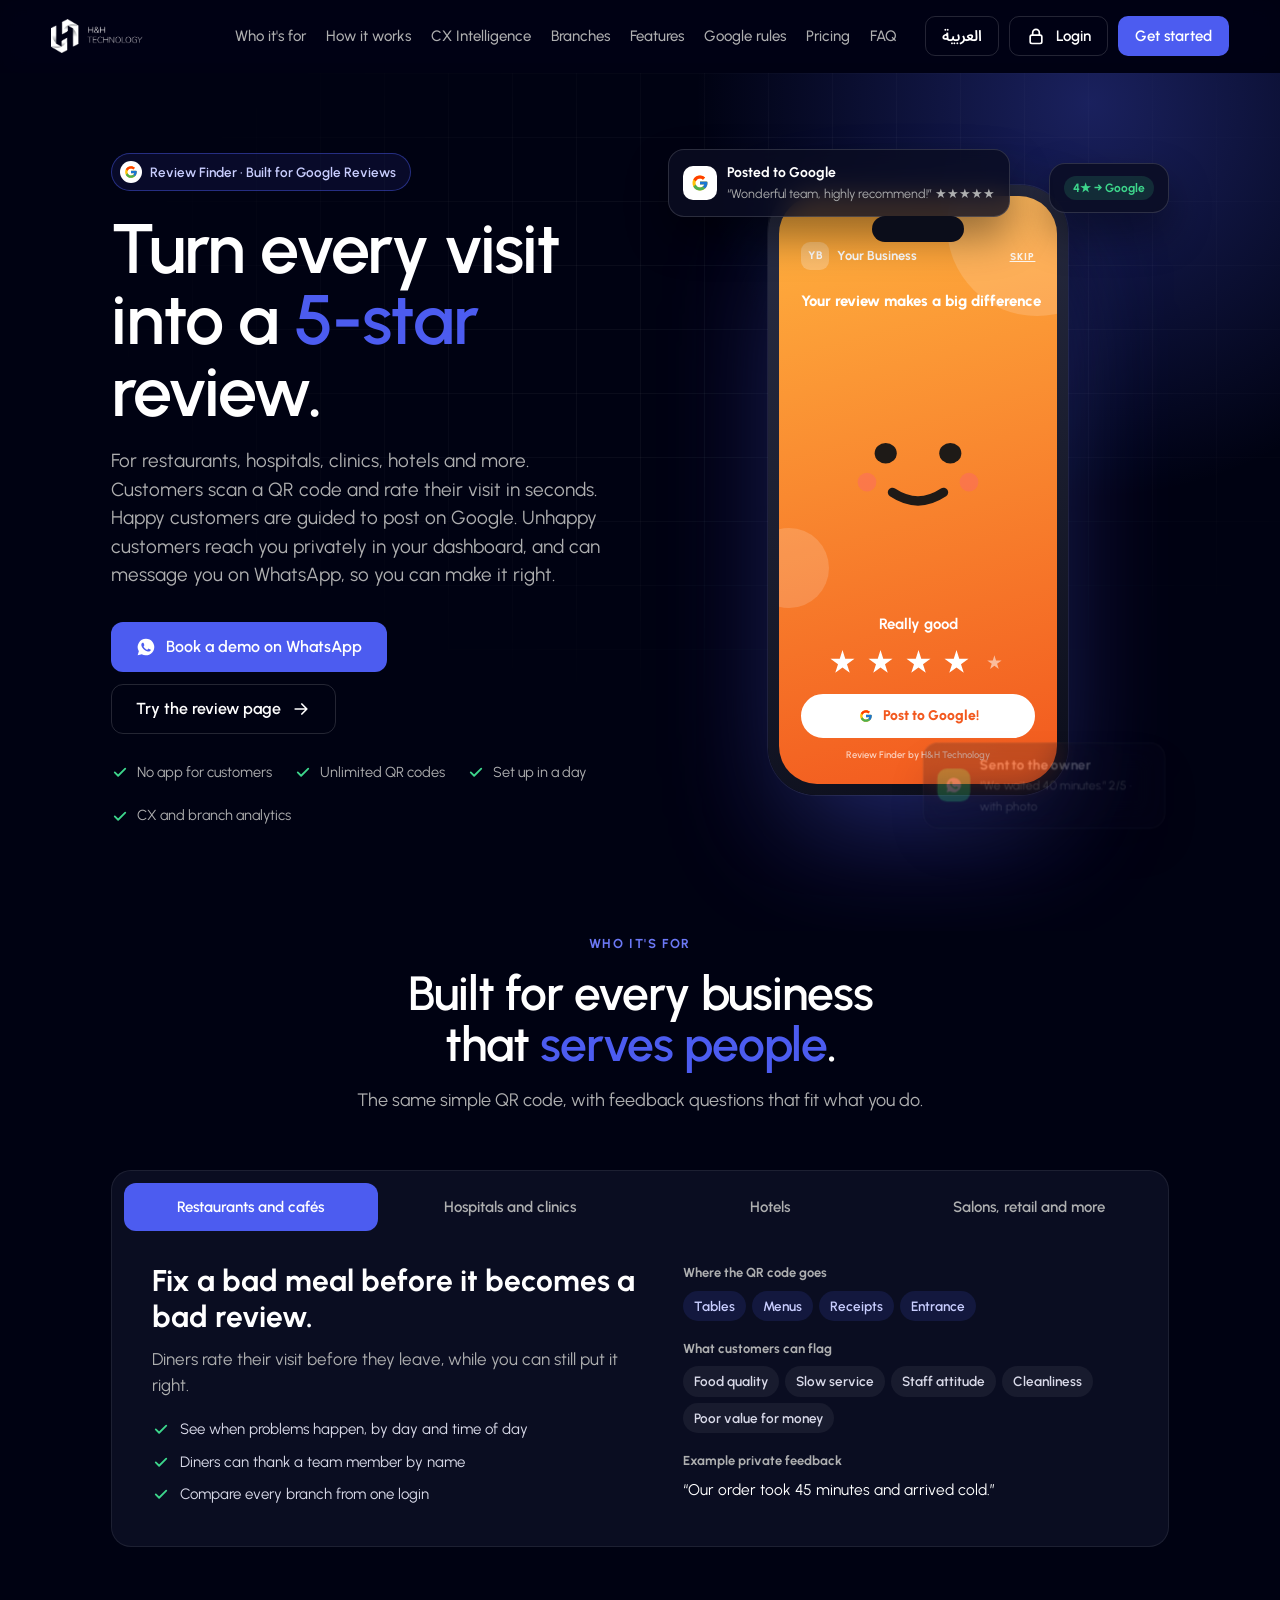
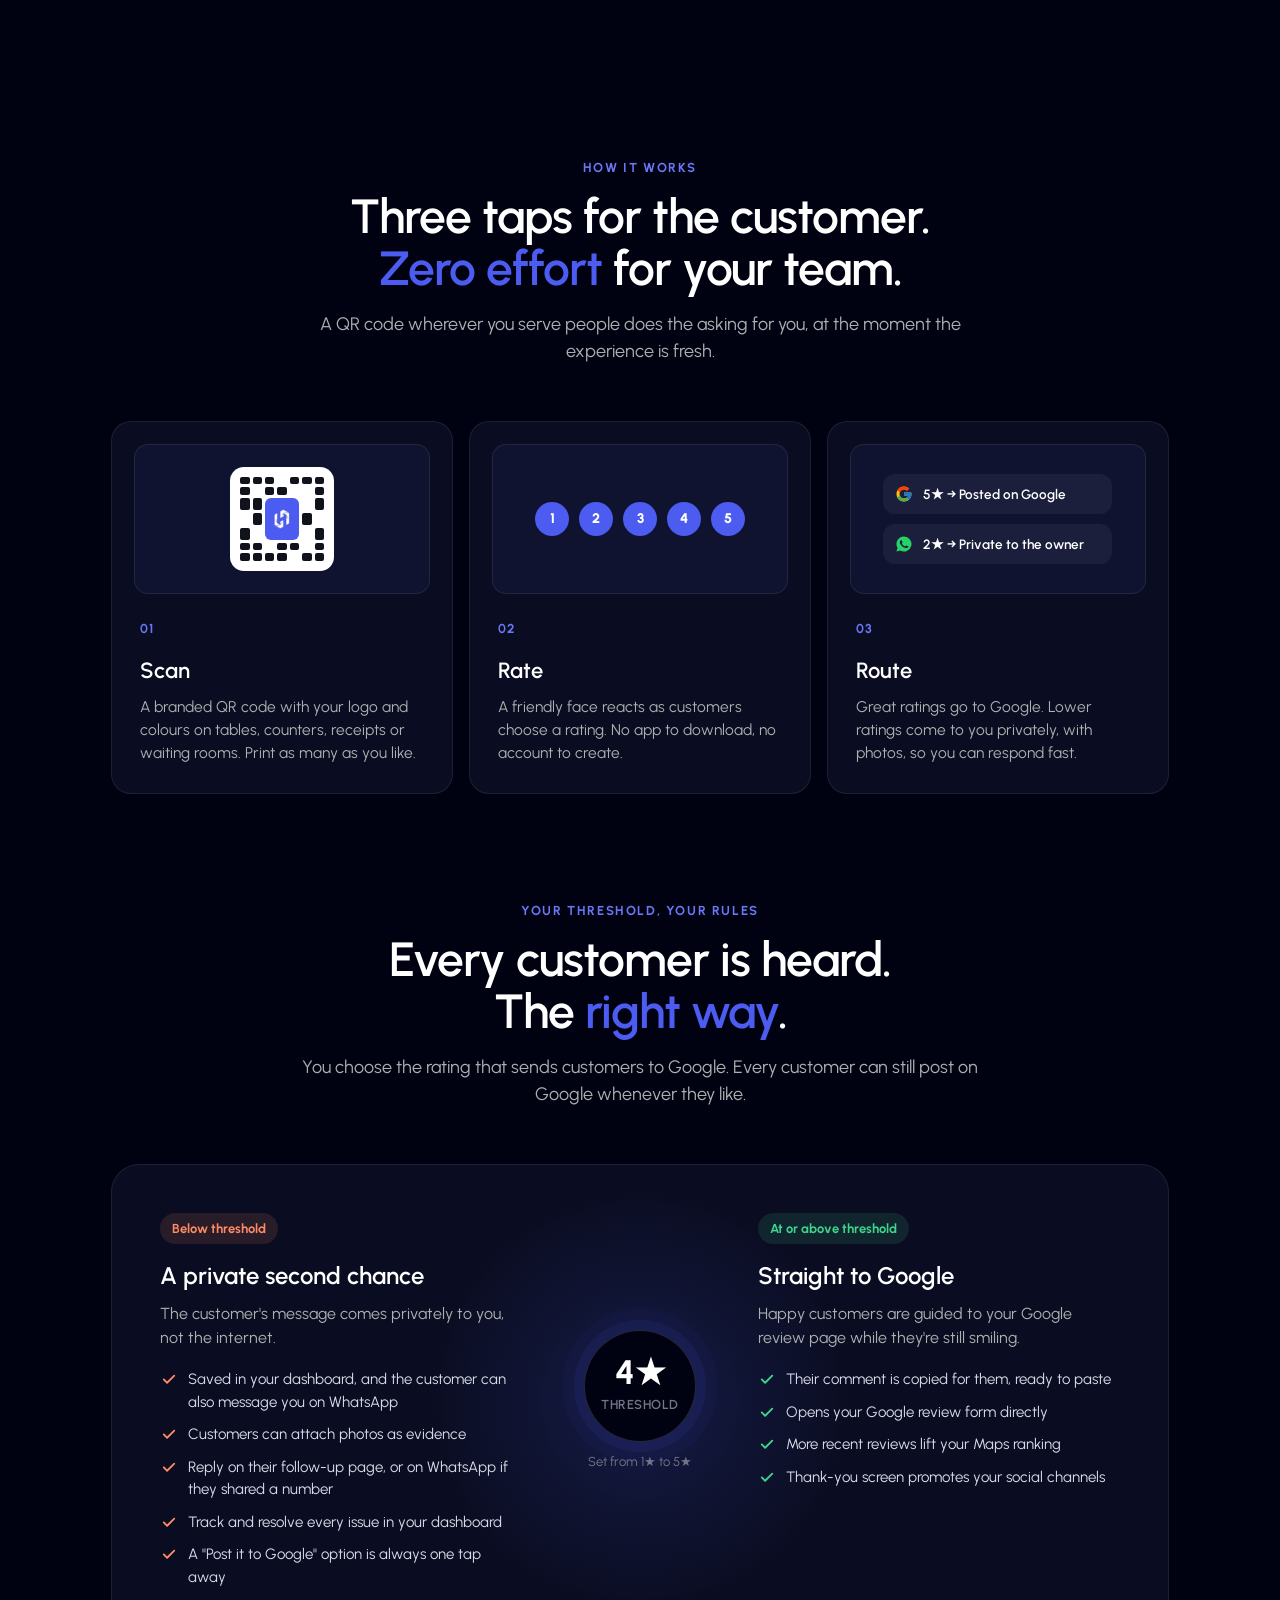
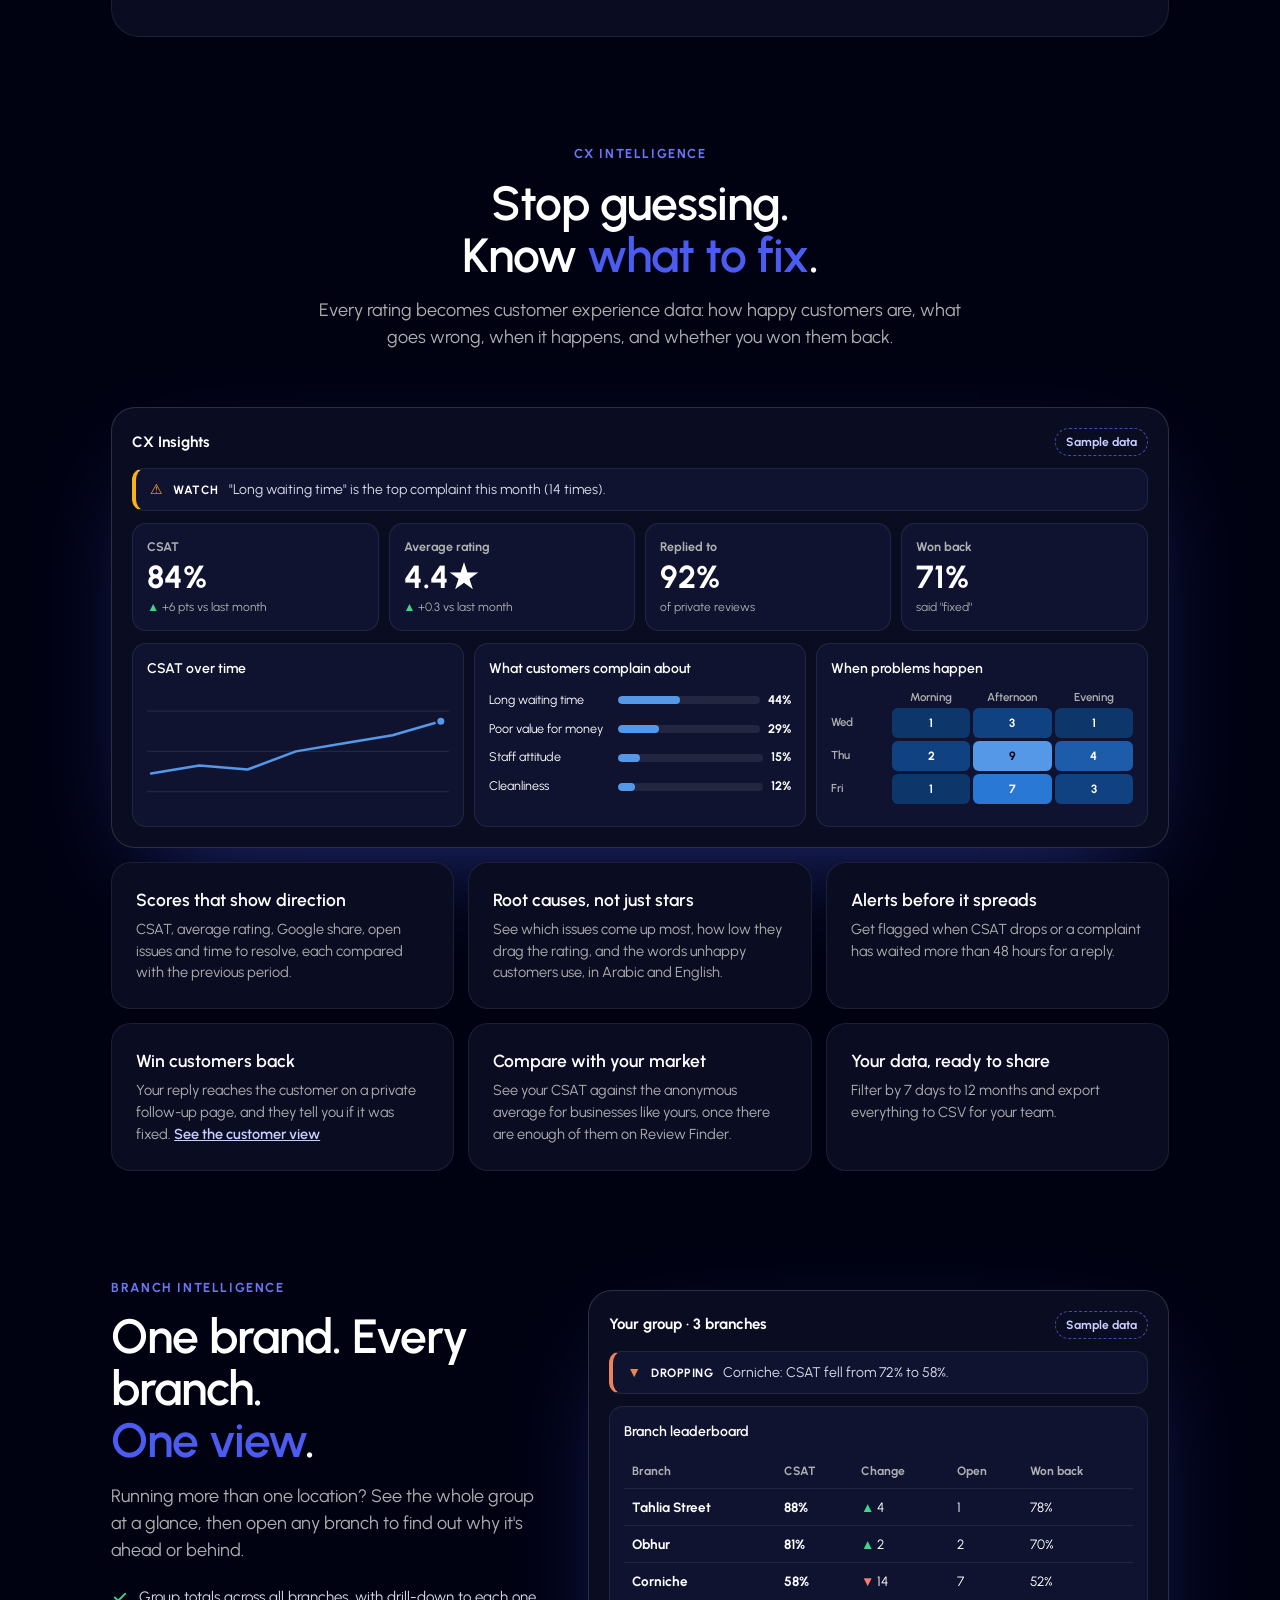
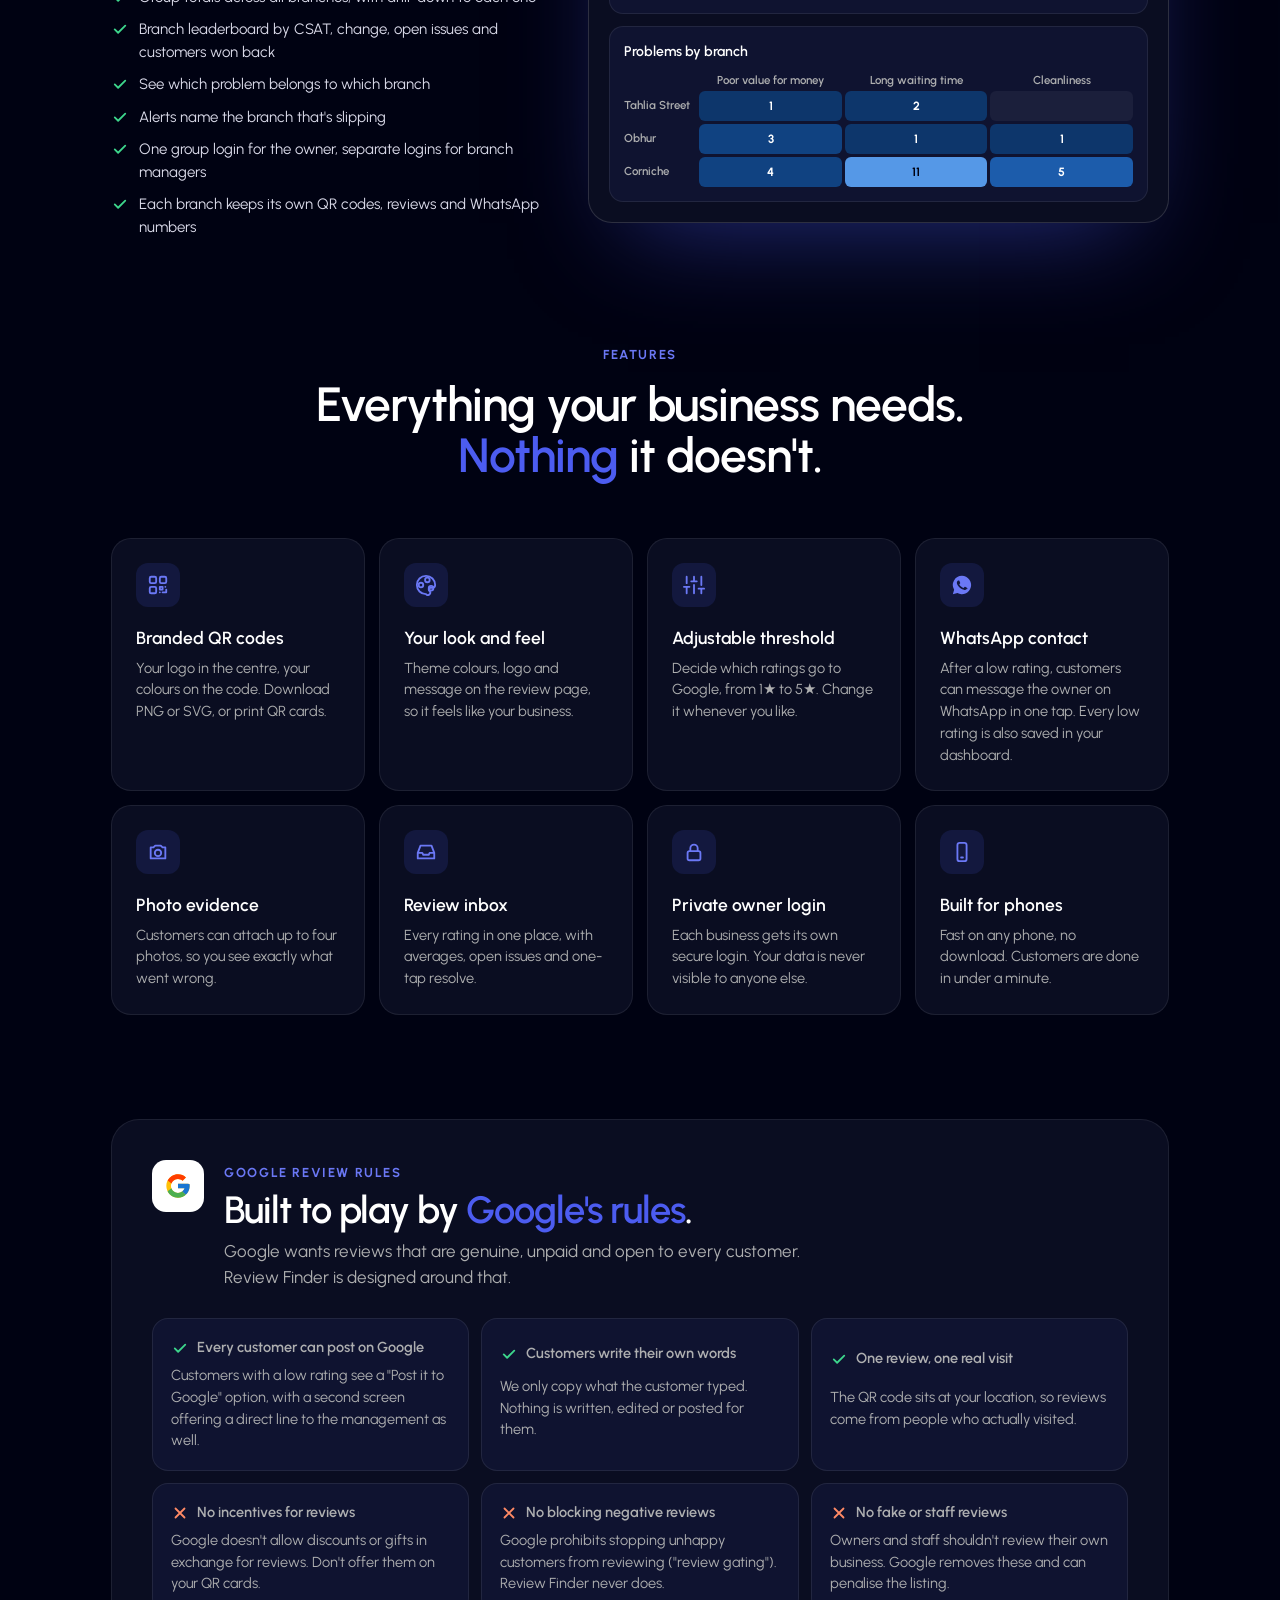
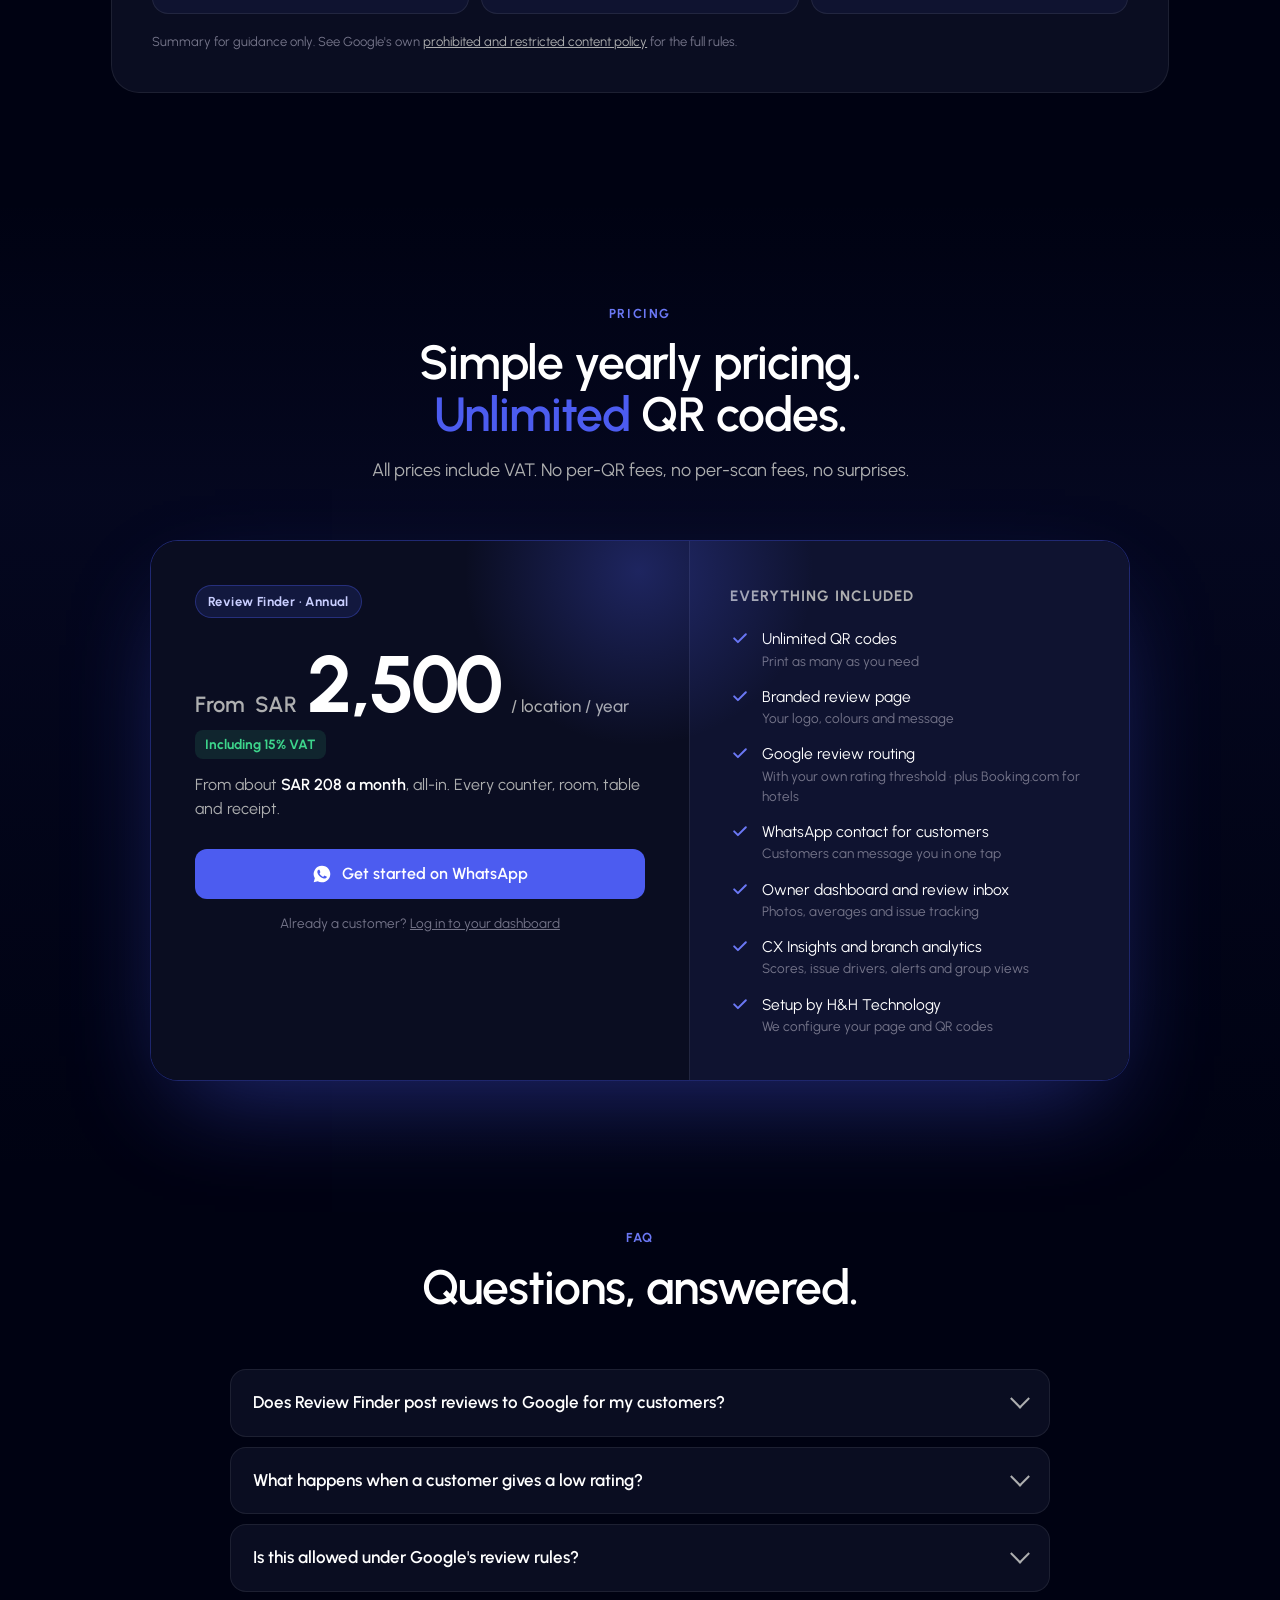
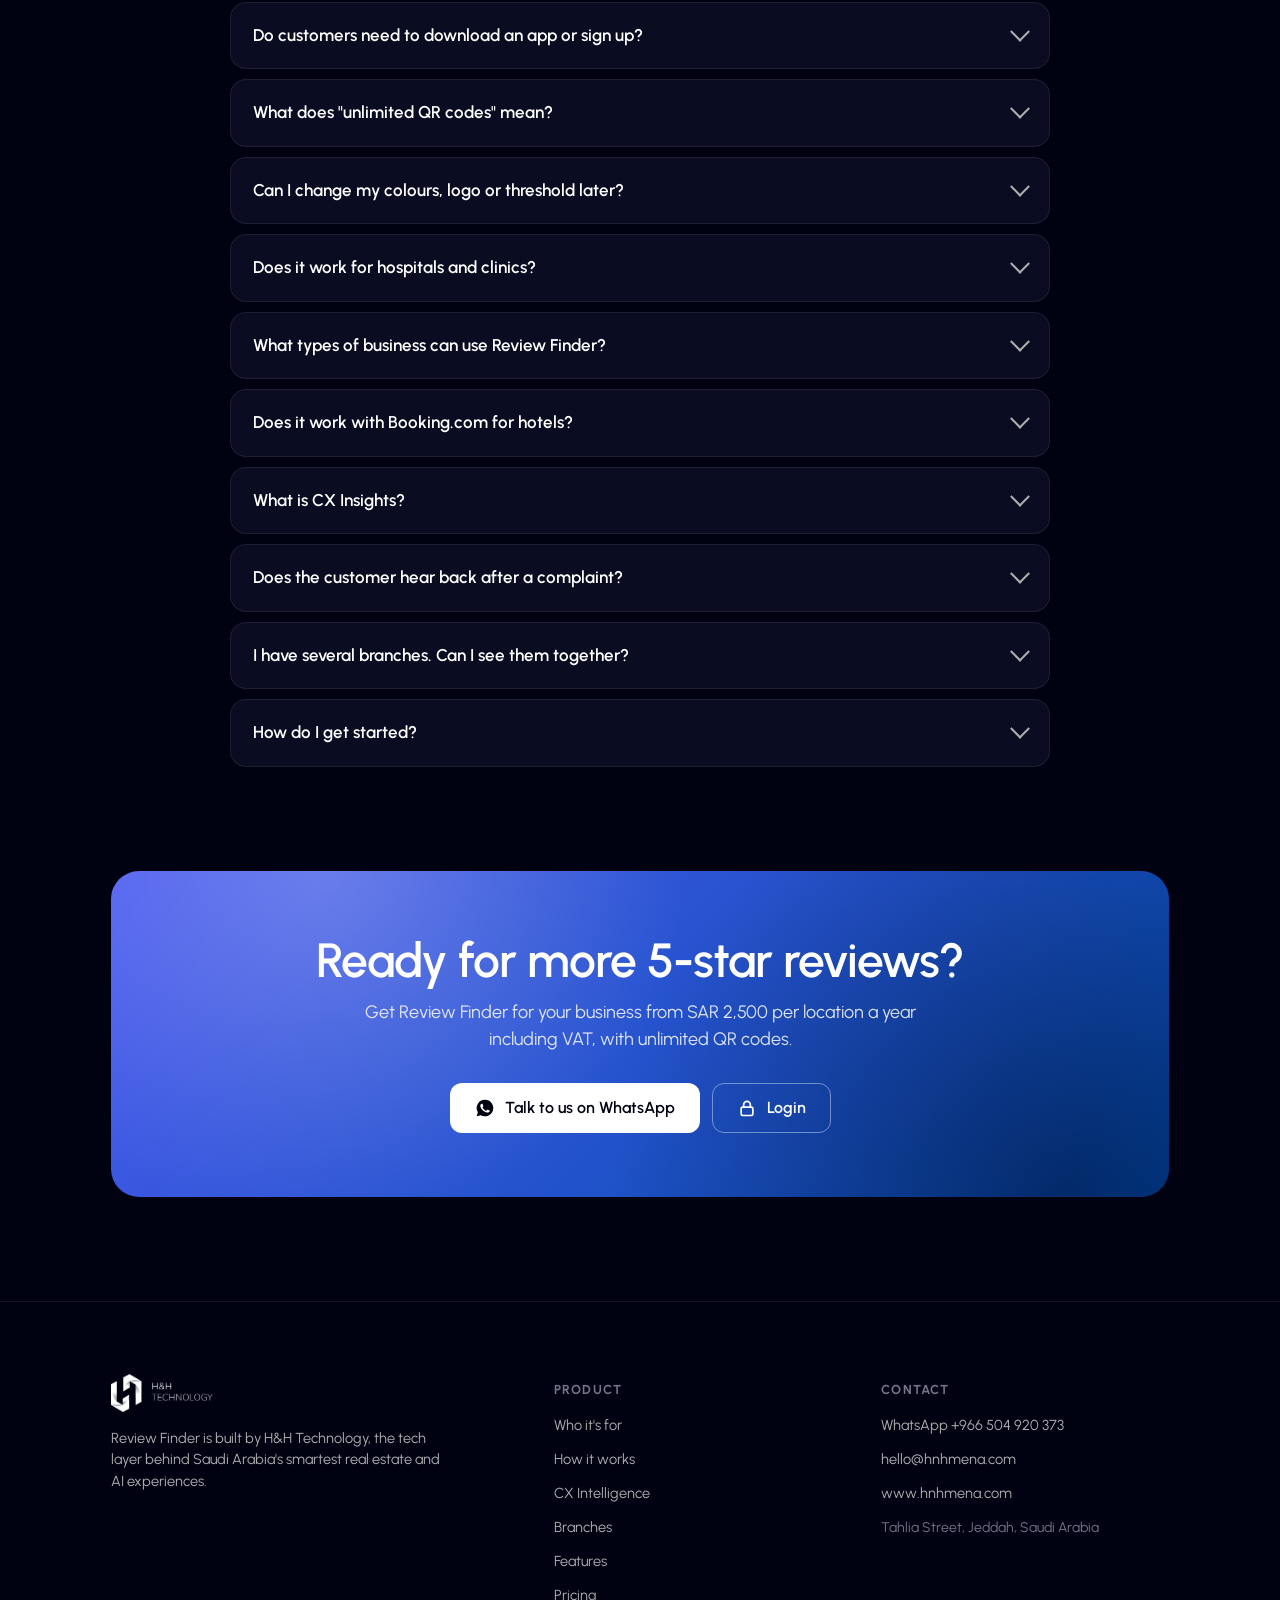
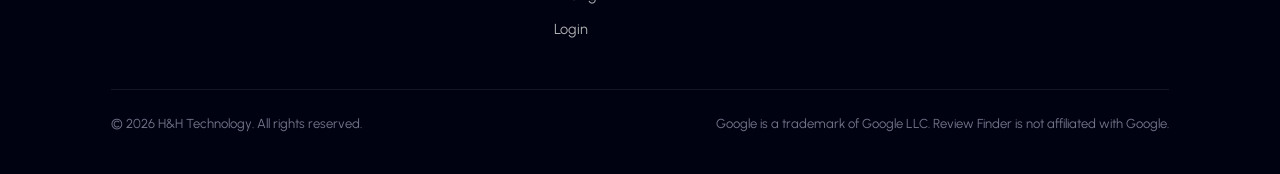
==== commit ca38b2d6: "Show Review Finder pricing as a starting price from SAR 2,500 Co-Authored-By: Claude Opus 5.5 <norep" ====
--- a/index.html
+++ b/index.html
@@ -4,10 +4,10 @@
   <meta charset="utf-8" />
   <meta name="viewport" content="width=device-width, initial-scale=1" />
   <title>Review Finder · More 5-star Google reviews for your business</title>
-  <meta name="description" content="Review Finder by H&H Technology: QR review pages for restaurants, hospitals, clinics, hotels and more. Happy customers are guided to Google and unhappy customers reach you privately. SAR 2,500 per location per year including VAT, unlimited QR codes." />
+  <meta name="description" content="Review Finder by H&H Technology: QR review pages for restaurants, hospitals, clinics, hotels and more. Happy customers are guided to Google and unhappy customers reach you privately. From SAR 2,500 per location per year including VAT, unlimited QR codes." />
   <meta name="theme-color" content="#000212" />
   <meta property="og:title" content="Review Finder by H&H Technology" />
-  <meta property="og:description" content="For restaurants, hospitals, clinics, hotels and more. SAR 2,500 / location / year, incl. VAT." />
+  <meta property="og:description" content="For restaurants, hospitals, clinics, hotels and more. From SAR 2,500 / location / year, incl. VAT." />
   <link rel="icon" type="image/png" href="assets/brand/HH_Icon_Navy.png" />
   <link rel="preconnect" href="https://fonts.googleapis.com" />
   <link rel="preconnect" href="https://fonts.gstatic.com" crossorigin />
@@ -222,7 +222,7 @@
     .price-main::after { content: ''; position: absolute; width: 380px; height: 380px; right: -140px; top: -160px; border-radius: 50%; background: radial-gradient(circle, rgba(76,92,240,.3), transparent 65%); pointer-events: none; }
     .plan { display: inline-flex; align-items: center; gap: 8px; font-weight: 700; font-size: 13px; letter-spacing: .4px; color: #C9CEFF; background: rgba(76,92,240,.14); border: 1px solid rgba(76,92,240,.35); padding: 6px 12px; border-radius: 99px; }
     .amount { display: flex; align-items: baseline; gap: 10px; margin: 26px 0 6px; flex-wrap: wrap; }
-    .amount .cur { font-size: 22px; font-weight: 600; color: var(--body); }
+    .amount .from, .amount .cur { font-size: 22px; font-weight: 600; color: var(--body); }
     .amount .val { font-size: clamp(56px, 8vw, 80px); font-weight: 700; letter-spacing: -2px; line-height: 1; }
     .amount .per { font-size: 17px; color: var(--body); font-weight: 500; }
     .price-vat { display: inline-flex; margin: 0 0 14px; padding: 4px 10px; border-radius: 8px; background: rgba(61,214,140,.12); color: var(--ok); font-weight: 700; font-size: 13.5px; }
@@ -309,6 +309,9 @@
     html[dir="rtl"] .s-skip { margin-left: 0; margin-right: auto; }
     .amount, .s-dots { direction: ltr; }
     html[dir="rtl"] .amount { direction: rtl; }
+    html[dir="rtl"] .amount .val { order: 1; }
+    html[dir="rtl"] .amount .cur { order: 2; }
+    html[dir="rtl"] .amount .per { order: 3; }
 
     /* CX + Branch Intelligence: dashboard previews */
     .dash { background: var(--panel); border: 1px solid var(--line-2); border-radius: 24px; padding: 20px; display: grid; gap: 12px; min-width: 0; box-shadow: 0 40px 100px -40px rgba(76,92,240,.5); }
@@ -792,15 +795,15 @@
       <div class="wrap">
         <div class="sec-head reveal">
           <span class="kicker"><span data-i18n-html="lp.4">Pricing</span></span>
-          <h2><span data-i18n-html="lp.86">One simple price.<br /><em>Unlimited</em> QR codes.</span></h2>
-          <p><span data-i18n-html="lp.87">One price including VAT. No per-QR fees, no per-scan fees, no surprises.</span></p>
+          <h2><span data-i18n-html="lp.86">Simple yearly pricing.<br /><em>Unlimited</em> QR codes.</span></h2>
+          <p><span data-i18n-html="lp.87">All prices include VAT. No per-QR fees, no per-scan fees, no surprises.</span></p>
         </div>
         <div class="price-wrap reveal">
           <div class="price-main">
             <span class="plan"><span data-i18n-html="lp.88">Review Finder · Annual</span></span>
-            <div class="amount"><span class="cur"><span data-i18n-html="lp.89">SAR</span></span><span class="val">2,500</span><span class="per"><span data-i18n-html="lp.90">/ location / year</span></span></div>
+            <div class="amount"><span class="from"><span data-i18n-html="lp.from">From</span></span><span class="cur"><span data-i18n-html="lp.89">SAR</span></span><span class="val">2,500</span><span class="per"><span data-i18n-html="lp.90">/ location / year</span></span></div>
             <p class="price-vat"><span data-i18n-html="lp.91">Including 15% VAT</span></p>
-            <p class="price-sub"><span data-i18n-html="lp.92">Works out to about <b>SAR 208 a month</b>, all-in. Every counter, room, table and receipt.</span></p>
+            <p class="price-sub"><span data-i18n-html="lp.92">From about <b>SAR 208 a month</b>, all-in. Every counter, room, table and receipt.</span></p>
             <a class="btn btn-primary wa-link" href="#"><svg><use href="#i-wa"/></svg><span data-i18n-html="lp.93">Get started on WhatsApp</span></a>
             <p class="price-fine"><span data-i18n-html="lp.94">Already a customer? <a href="login.html">Log in to your dashboard</a></span></p>
           </div>
@@ -888,7 +891,7 @@
     <section class="cta-band reveal">
       <div class="cta-in">
         <h2><span data-i18n-html="lp.123">Ready for more 5-star reviews?</span></h2>
-        <p><span data-i18n-html="lp.124">Get Review Finder for your business for SAR 2,500 per location a year including VAT, with unlimited QR codes.</span></p>
+        <p><span data-i18n-html="lp.124">Get Review Finder for your business from SAR 2,500 per location a year including VAT, with unlimited QR codes.</span></p>
         <div class="cta-row">
           <a class="btn btn-primary wa-link" href="#"><svg><use href="#i-wa"/></svg><span data-i18n-html="lp.125">Talk to us on WhatsApp</span></a>
           <a class="btn btn-ghost" href="login.html"><svg><use href="#i-lock"/></svg><span data-i18n-html="lp.6">Login</span></a>
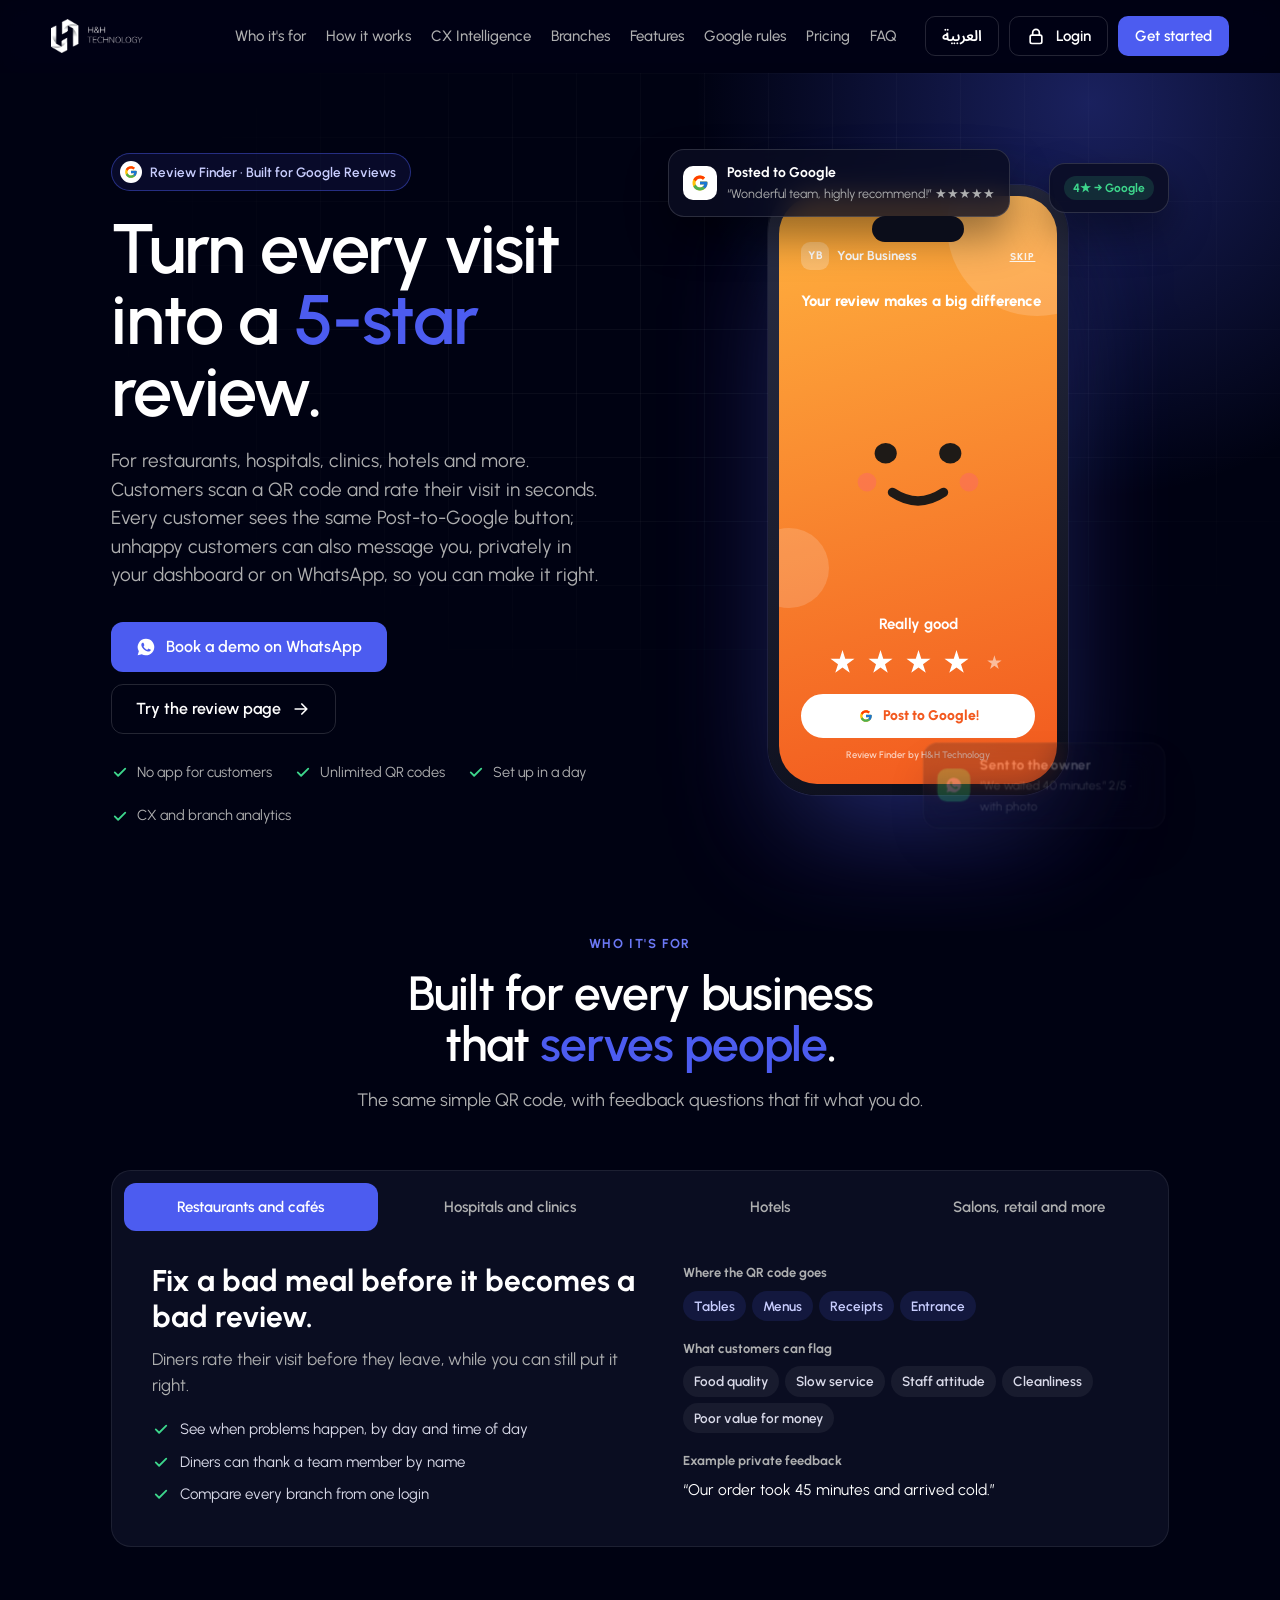
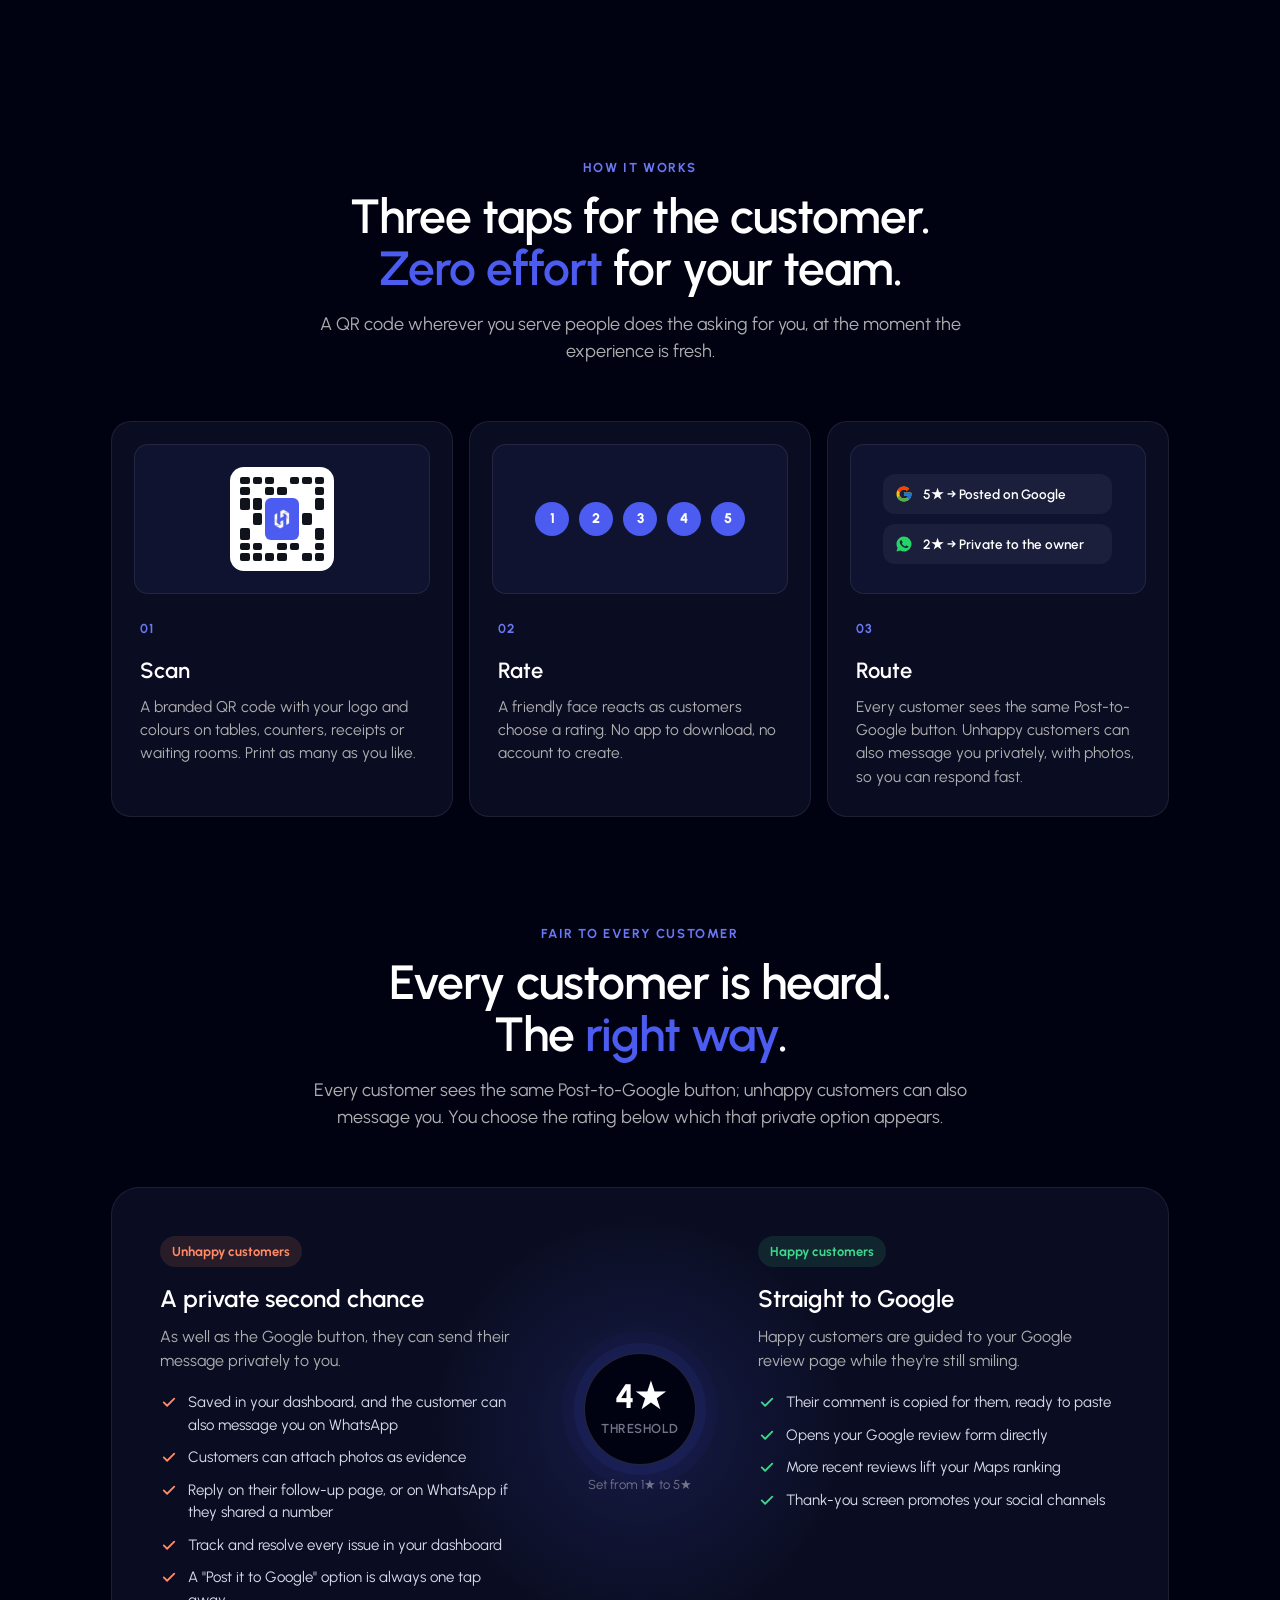
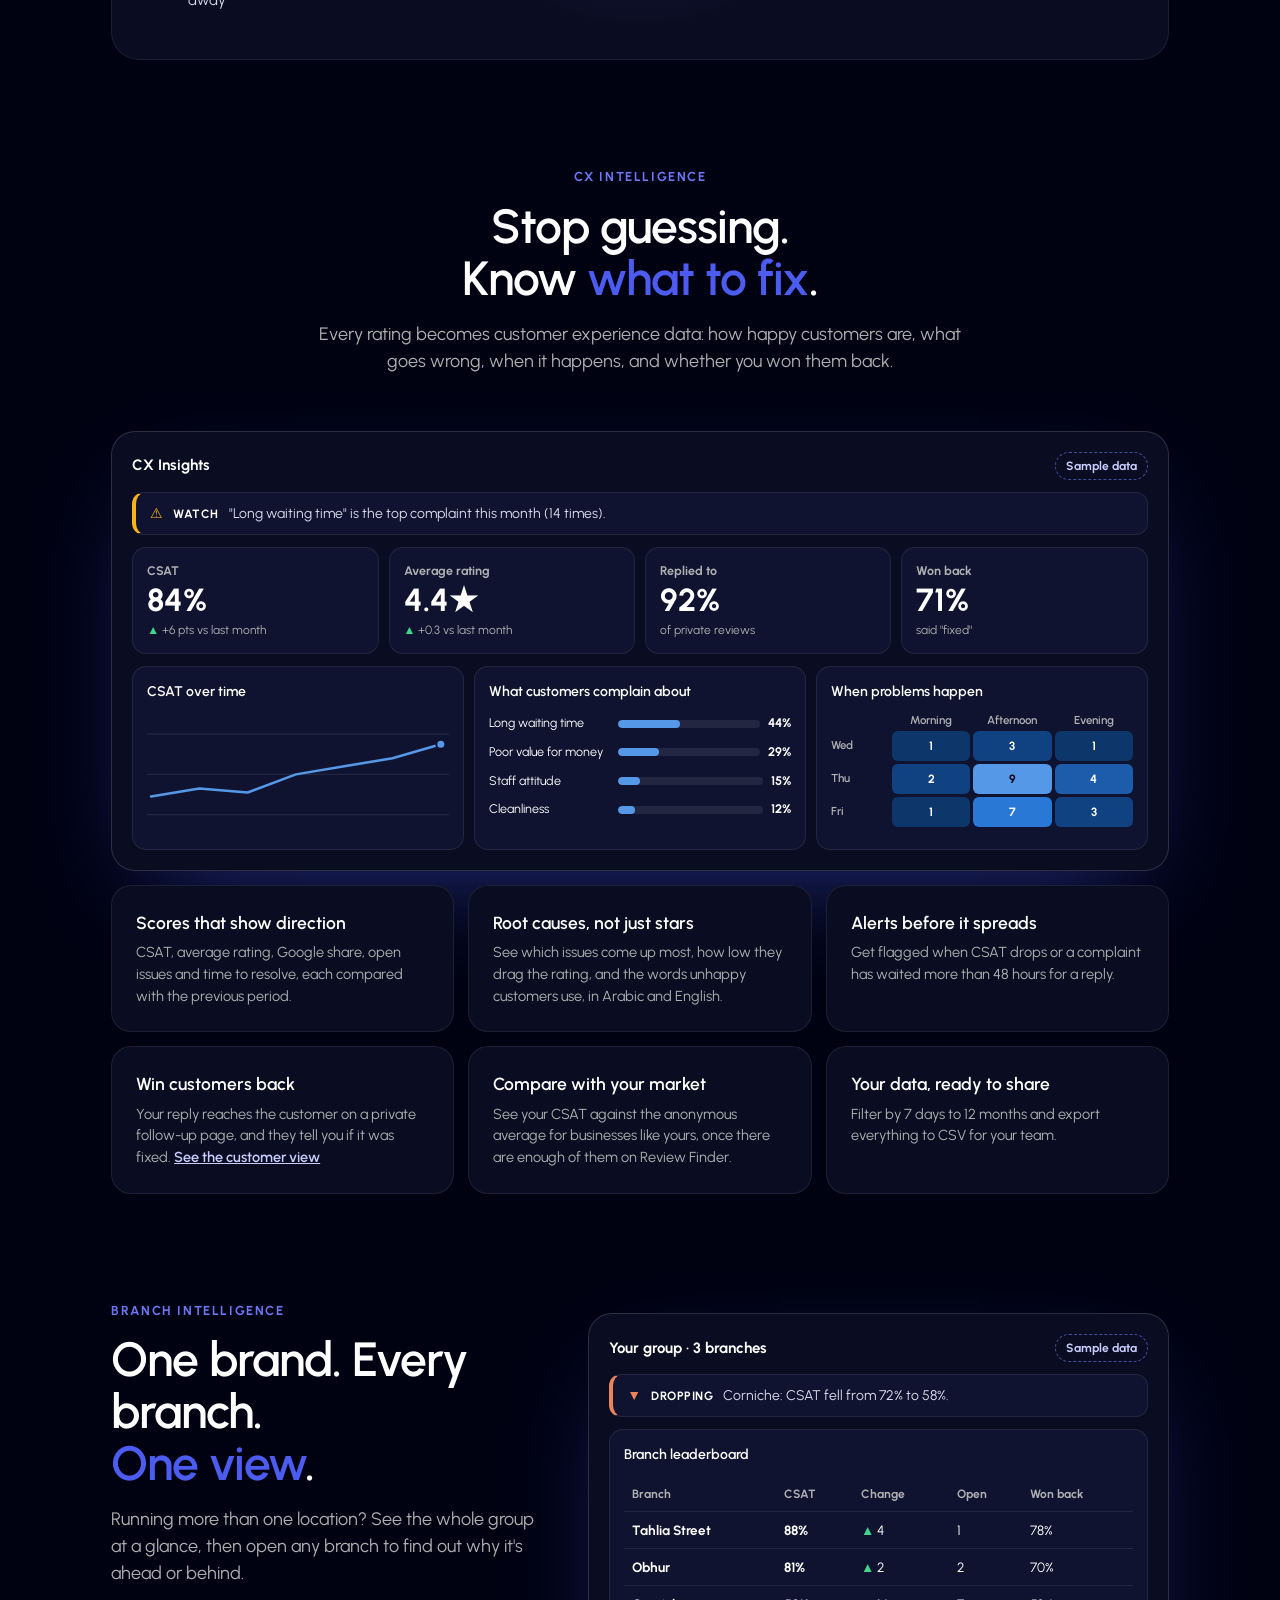
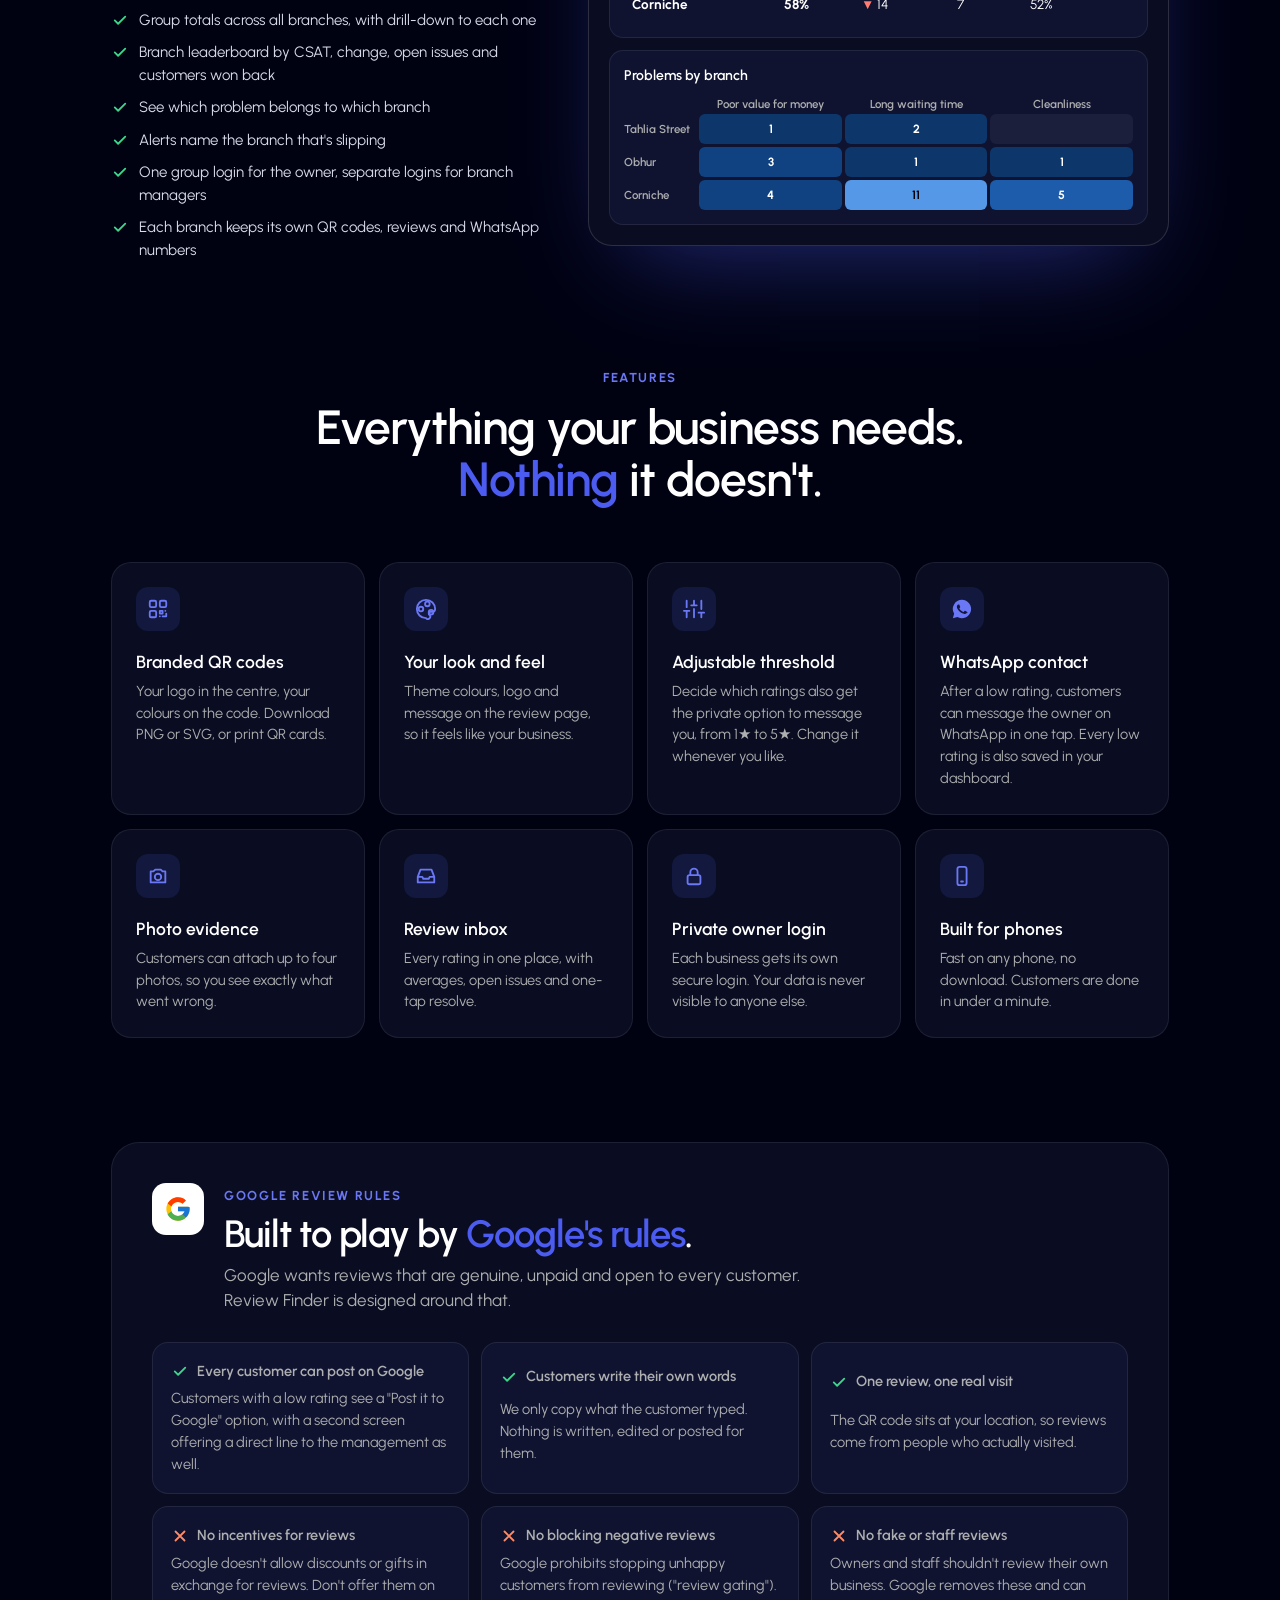
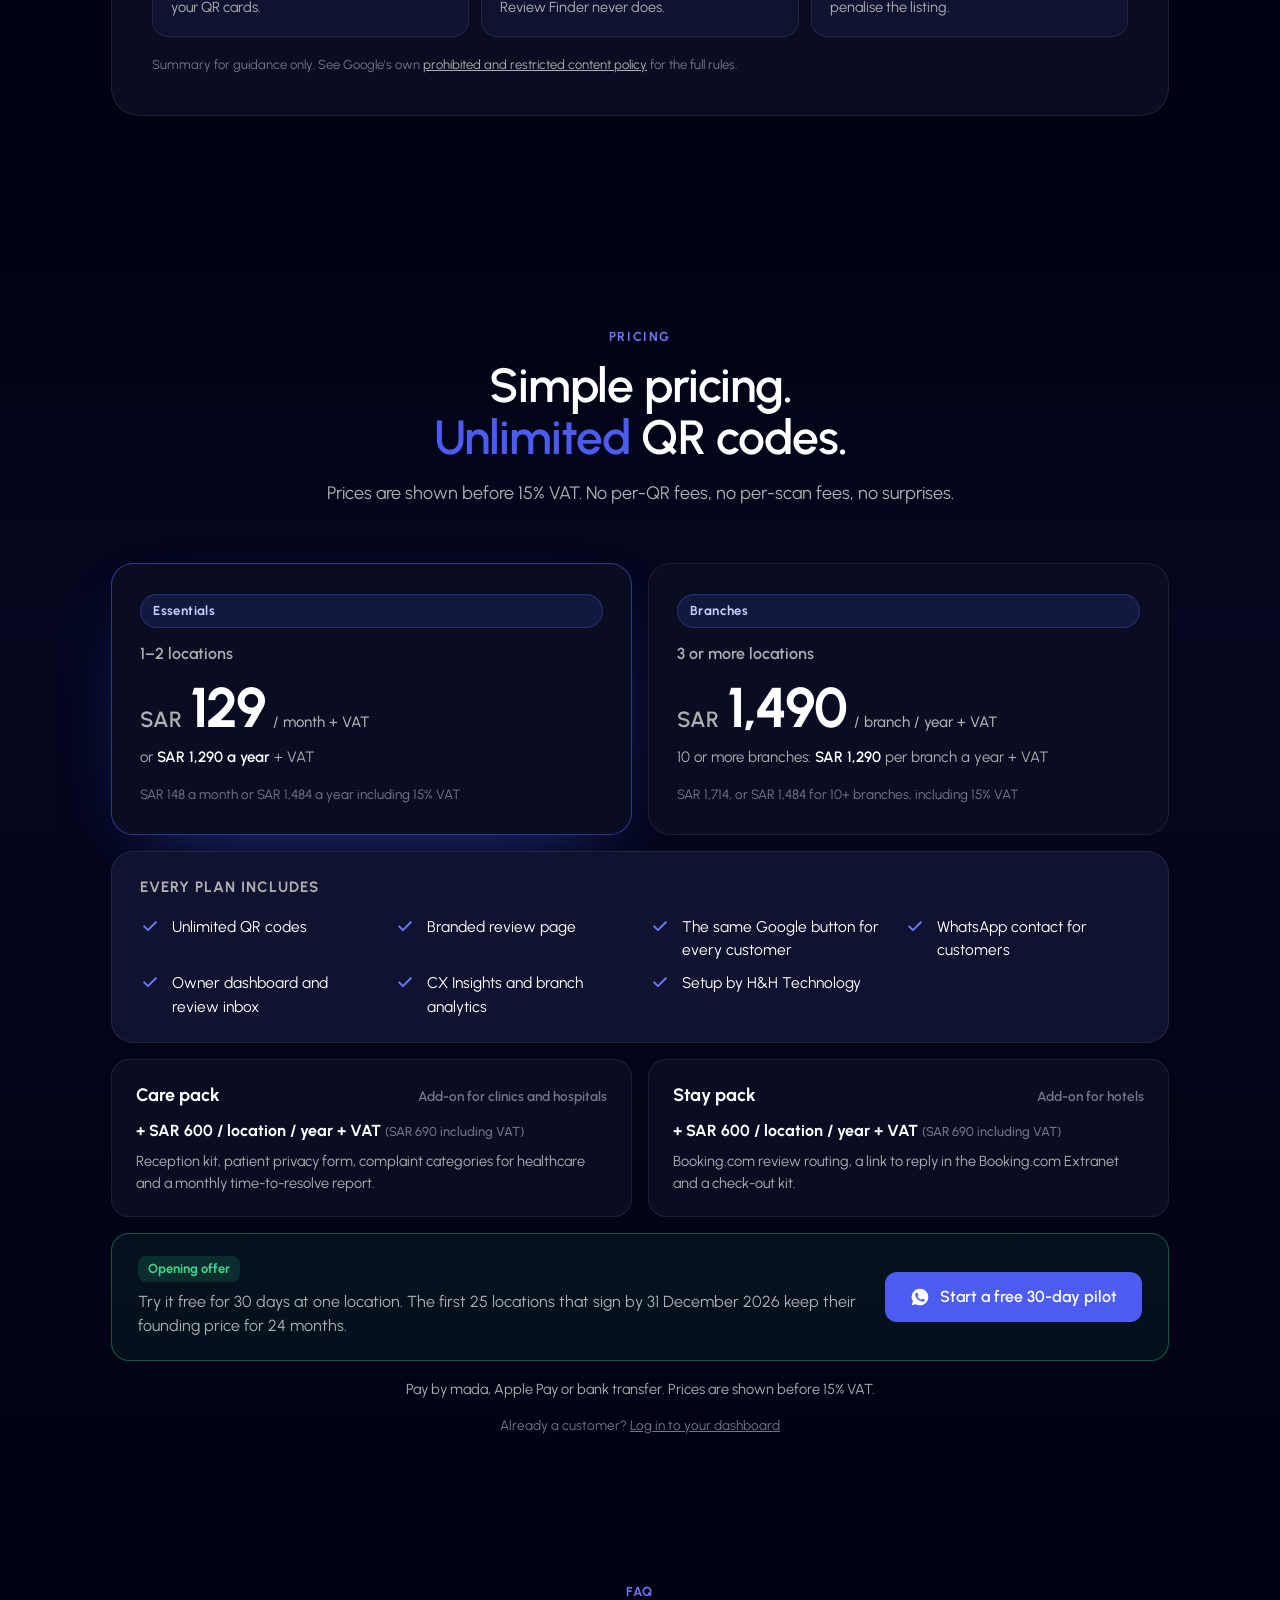
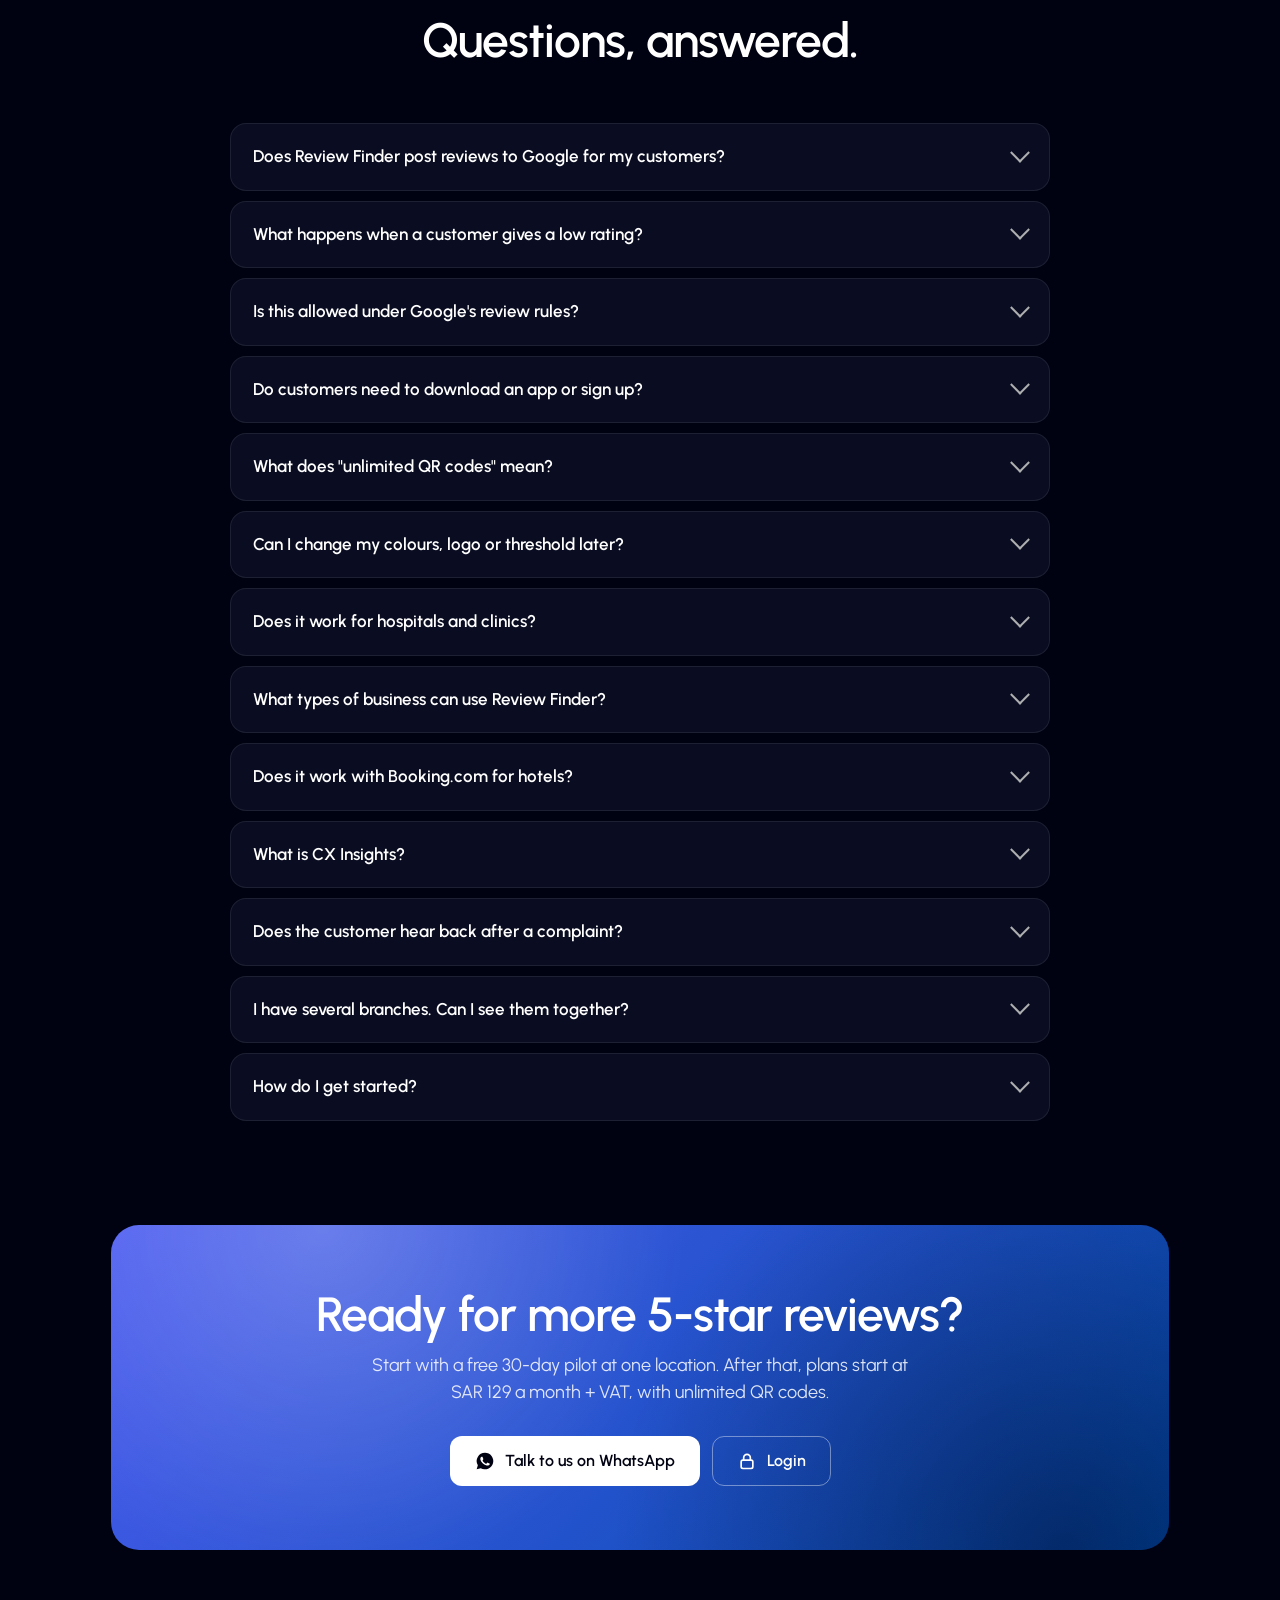
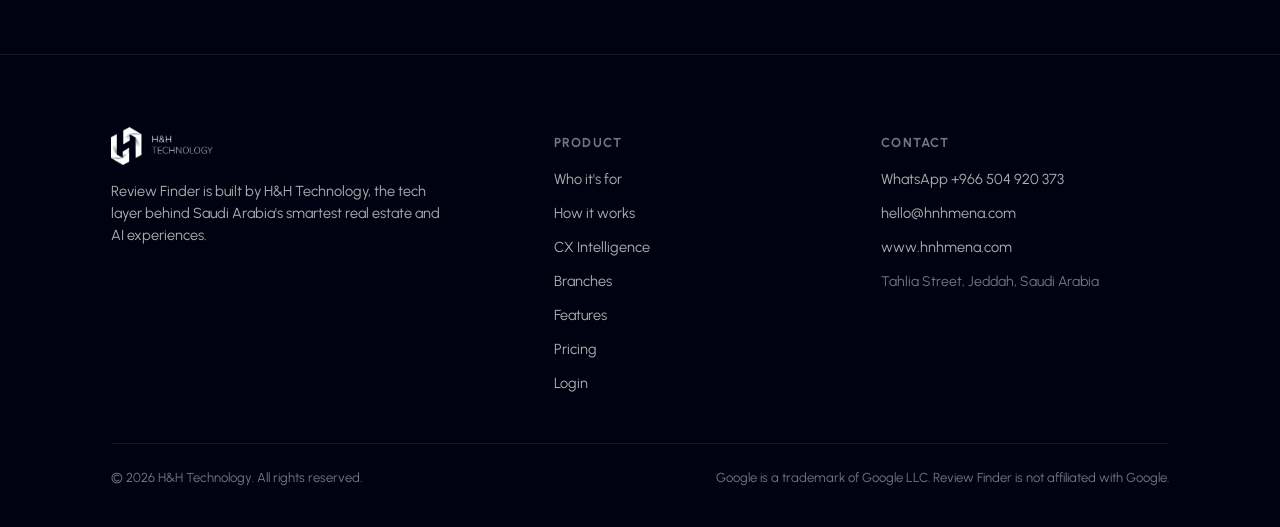
==== commit b215beba: "Landing page: pricing ladder, free 30-day pilot, prices before VAT, payment methods, same Google but" ====
--- a/index.html
+++ b/index.html
@@ -4,10 +4,10 @@
   <meta charset="utf-8" />
   <meta name="viewport" content="width=device-width, initial-scale=1" />
   <title>Review Finder · More 5-star Google reviews for your business</title>
-  <meta name="description" content="Review Finder by H&H Technology: QR review pages for restaurants, hospitals, clinics, hotels and more. Happy customers are guided to Google and unhappy customers reach you privately. From SAR 2,500 per location per year including VAT, unlimited QR codes." />
+  <meta name="description" content="Review Finder by H&H Technology: QR review pages for restaurants, hospitals, clinics, hotels and more. Every customer sees the same Post-to-Google button; unhappy customers can also message you privately. Plans from SAR 129 a month + VAT, with a free 30-day pilot." />
   <meta name="theme-color" content="#000212" />
   <meta property="og:title" content="Review Finder by H&H Technology" />
-  <meta property="og:description" content="For restaurants, hospitals, clinics, hotels and more. From SAR 2,500 / location / year, incl. VAT." />
+  <meta property="og:description" content="For restaurants, hospitals, clinics, hotels and more. Plans from SAR 129 / month + VAT. Free 30-day pilot." />
   <link rel="icon" type="image/png" href="assets/brand/HH_Icon_Navy.png" />
   <link rel="preconnect" href="https://fonts.googleapis.com" />
   <link rel="preconnect" href="https://fonts.gstatic.com" crossorigin />
@@ -216,6 +216,38 @@
     @media (max-width: 560px) { .features { grid-template-columns: 1fr; } }
 
     /* Pricing */
+
+    /* Pricing ladder */
+    .ladder { max-width: 1080px; margin: 0 auto; }
+    .tiers { display: grid; grid-template-columns: 1fr 1fr; gap: 16px; }
+    .tier { background: var(--panel); border: 1px solid var(--line); border-radius: 22px; padding: 30px 28px; display: flex; flex-direction: column; }
+    .tier:first-child { border-color: rgba(76,92,240,.55); box-shadow: 0 30px 80px -40px rgba(76,92,240,.6); }
+    .tier-who { color: var(--body); margin: 14px 0 0; font-weight: 600; }
+    .tier .amount { margin: 14px 0 4px; gap: 8px; }
+    .tier .amount .val { font-size: clamp(44px, 5vw, 56px); }
+    .tier .amount .per { font-size: 15px; }
+    .tier-alt { margin: 6px 0 0; color: var(--body); font-size: 15px; }
+    .tier-alt b { color: #fff; font-weight: 600; }
+    .tier-vat { margin: 0; padding-top: 16px; color: var(--muted); font-size: 13.5px; }
+    .tier-incl { background: var(--panel-2); grid-column: 1 / -1; padding: 24px 28px; }
+    .tier-incl h3 { font-size: 15px; font-weight: 700; letter-spacing: 1px; text-transform: uppercase; color: var(--body); margin: 0 0 16px; }
+    .tier-incl .incl { margin: 0; display: grid; grid-template-columns: repeat(auto-fill, minmax(230px, 1fr)); gap: 10px 20px; }
+    .tier-incl .incl li { margin: 0; }
+    .addons { display: grid; grid-template-columns: 1fr 1fr; gap: 16px; margin-top: 16px; }
+    .addon { background: var(--panel); border: 1px solid var(--line); border-radius: 18px; padding: 22px 24px; }
+    .addon-top { display: flex; align-items: baseline; justify-content: space-between; gap: 10px; flex-wrap: wrap; }
+    .addon h3 { font-size: 18px; margin: 0; }
+    .addon-for { color: var(--muted); font-size: 13.5px; font-weight: 600; }
+    .addon-price { margin: 10px 0 8px; font-weight: 700; }
+    .addon-price small { color: var(--muted); font-weight: 500; font-size: 13px; }
+    .addon-p { margin: 0; color: var(--body); font-size: 14.5px; }
+    .offer { display: flex; align-items: center; justify-content: space-between; gap: 20px; margin-top: 16px; padding: 22px 26px; border-radius: 18px; border: 1px solid rgba(61,214,140,.35); background: rgba(61,214,140,.07); }
+    .offer-k { display: inline-flex; padding: 3px 10px; border-radius: 8px; background: rgba(61,214,140,.14); color: var(--ok); font-weight: 700; font-size: 13px; }
+    .offer p { margin: 8px 0 0; color: var(--body); }
+    .offer .btn { flex: none; }
+    .pay { text-align: center; color: var(--body); margin: 18px 0 0; font-size: 14.5px; }
+        @media (max-width: 700px) { .tiers, .addons { grid-template-columns: 1fr; } .offer { flex-direction: column; align-items: stretch; text-align: start; } .tier { padding: 26px 22px; } }
+    html[lang="ar"] .tier-incl h3 { text-transform: none; font-size: 14px; }
     .pricing { background: linear-gradient(180deg, transparent, rgba(76,92,240,.06) 30%, transparent); }
     .price-wrap { display: grid; grid-template-columns: 1.1fr .9fr; gap: 0; max-width: 980px; margin: 0 auto; border-radius: 28px; overflow: hidden; border: 1px solid rgba(76,92,240,.4); box-shadow: 0 40px 100px -30px rgba(76,92,240,.45); }
     .price-main { background: var(--panel); padding: 44px; position: relative; }
@@ -411,7 +443,7 @@
         <div class="reveal">
           <span class="eyebrow"><span class="g"><svg><use href="#i-g"/></svg></span><span data-i18n-html="lp.8">Review Finder · Built for Google Reviews</span></span>
           <h1><span data-i18n-html="lp.9">Turn every visit into a <em>5-star</em> review.</span></h1>
-          <p class="lede"><span data-i18n-html="lp.10">For restaurants, hospitals, clinics, hotels and more. Customers scan a QR code and rate their visit in seconds. Happy customers are guided to post on Google. Unhappy customers reach you privately in your dashboard, and can message you on WhatsApp, so you can make it right.</span></p>
+          <p class="lede"><span data-i18n-html="lp.10">For restaurants, hospitals, clinics, hotels and more. Customers scan a QR code and rate their visit in seconds. Every customer sees the same Post-to-Google button; unhappy customers can also message you, privately in your dashboard or on WhatsApp, so you can make it right.</span></p>
           <div class="hero-cta">
             <a class="btn btn-primary wa-link" href="#"><svg><use href="#i-wa"/></svg><span data-i18n-html="lp.11">Book a demo on WhatsApp</span></a>
             <a class="btn btn-ghost" href="review.html?b=test" target="_blank" rel="noopener"><span data-i18n-html="lp.12">Try the review page</span><svg class="flip-rtl"><use href="#i-arrow"/></svg></a>
@@ -594,7 +626,7 @@
             </div></div>
             <span class="num">03</span>
             <h3><span data-i18n-html="lp.31">Route</span></h3>
-            <p><span data-i18n-html="lp.32">Great ratings go to Google. Lower ratings come to you privately, with photos, so you can respond fast.</span></p>
+            <p><span data-i18n-html="lp.32">Every customer sees the same Post-to-Google button. Unhappy customers can also message you privately, with photos, so you can respond fast.</span></p>
           </article>
         </div>
       </div>
@@ -604,15 +636,15 @@
     <section class="sec" style="padding-top:0">
       <div class="wrap">
         <div class="sec-head reveal">
-          <span class="kicker"><span data-i18n-html="lp.33">Your threshold, your rules</span></span>
+          <span class="kicker"><span data-i18n-html="lp.33">Fair to every customer</span></span>
           <h2><span data-i18n-html="lp.34">Every customer is heard.<br />The <em>right way</em>.</span></h2>
-          <p><span data-i18n-html="lp.35">You choose the rating that sends customers to Google. Every customer can still post on Google whenever they like.</span></p>
+          <p><span data-i18n-html="lp.35">Every customer sees the same Post-to-Google button; unhappy customers can also message you. You choose the rating below which that private option appears.</span></p>
         </div>
         <div class="route reveal">
           <div class="lane priv">
-            <span class="badge"><span data-i18n-html="lp.36">Below threshold</span></span>
+            <span class="badge"><span data-i18n-html="lp.36">Unhappy customers</span></span>
             <h3><span data-i18n-html="lp.37">A private second chance</span></h3>
-            <p><span data-i18n-html="lp.38">The customer's message comes privately to you, not the internet.</span></p>
+            <p><span data-i18n-html="lp.38">As well as the Google button, they can send their message privately to you.</span></p>
             <ul>
               <li><svg><use href="#i-check"/></svg><span data-i18n-html="lp.39">Saved in your dashboard, and the customer can also message you on WhatsApp</span></li>
               <li><svg><use href="#i-check"/></svg><span data-i18n-html="lp.40">Customers can attach photos as evidence</span></li>
@@ -628,7 +660,7 @@
             </div>
           </div>
           <div class="lane pub">
-            <span class="badge"><span data-i18n-html="lp.46">At or above threshold</span></span>
+            <span class="badge"><span data-i18n-html="lp.46">Happy customers</span></span>
             <h3><span data-i18n-html="lp.47">Straight to Google</span></h3>
             <p><span data-i18n-html="lp.48">Happy customers are guided to your Google review page while they're still smiling.</span></p>
             <ul>
@@ -755,7 +787,7 @@
         <div class="features">
           <article class="feat reveal"><span class="ic"><svg viewBox="0 0 24 24" fill="none" stroke="currentColor" stroke-width="2" stroke-linecap="round" stroke-linejoin="round"><rect x="3" y="3" width="7" height="7" rx="1.5"/><rect x="14" y="3" width="7" height="7" rx="1.5"/><rect x="3" y="14" width="7" height="7" rx="1.5"/><path d="M14 14h3v3h-3zM20 14v.01M14 20h.01M17 20h4v-3"/></svg></span><h3><span data-i18n-html="lp.54">Branded QR codes</span></h3><p><span data-i18n-html="lp.55">Your logo in the centre, your colours on the code. Download PNG or SVG, or print QR cards.</span></p></article>
           <article class="feat reveal"><span class="ic"><svg viewBox="0 0 24 24" fill="none" stroke="currentColor" stroke-width="2" stroke-linecap="round" stroke-linejoin="round"><circle cx="13.5" cy="6.5" r="2.5"/><circle cx="6.5" cy="12" r="2.5"/><circle cx="17.5" cy="15.5" r="2.5"/><path d="M12 22a10 10 0 1 1 10-10c0 2-1.5 3-3 3h-2a2 2 0 0 0-1 3.7A2 2 0 0 1 12 22z"/></svg></span><h3><span data-i18n-html="lp.56">Your look and feel</span></h3><p><span data-i18n-html="lp.57">Theme colours, logo and message on the review page, so it feels like your business.</span></p></article>
-          <article class="feat reveal"><span class="ic"><svg viewBox="0 0 24 24" fill="none" stroke="currentColor" stroke-width="2" stroke-linecap="round" stroke-linejoin="round"><path d="M4 21v-7M4 10V3M12 21v-9M12 8V3M20 21v-5M20 12V3M1 14h6M9 8h6M17 16h6"/></svg></span><h3><span data-i18n-html="lp.58">Adjustable threshold</span></h3><p><span data-i18n-html="lp.59">Decide which ratings go to Google, from 1★ to 5★. Change it whenever you like.</span></p></article>
+          <article class="feat reveal"><span class="ic"><svg viewBox="0 0 24 24" fill="none" stroke="currentColor" stroke-width="2" stroke-linecap="round" stroke-linejoin="round"><path d="M4 21v-7M4 10V3M12 21v-9M12 8V3M20 21v-5M20 12V3M1 14h6M9 8h6M17 16h6"/></svg></span><h3><span data-i18n-html="lp.58">Adjustable threshold</span></h3><p><span data-i18n-html="lp.59">Decide which ratings also get the private option to message you, from 1★ to 5★. Change it whenever you like.</span></p></article>
           <article class="feat reveal"><span class="ic"><svg><use href="#i-wa"/></svg></span><h3><span data-i18n-html="lp.60">WhatsApp contact</span></h3><p><span data-i18n-html="lp.61">After a low rating, customers can message the owner on WhatsApp in one tap. Every low rating is also saved in your dashboard.</span></p></article>
           <article class="feat reveal"><span class="ic"><svg viewBox="0 0 24 24" fill="none" stroke="currentColor" stroke-width="2" stroke-linecap="round" stroke-linejoin="round"><path d="M4 7h3l2-2h6l2 2h3v12H4z"/><circle cx="12" cy="13" r="3.5"/></svg></span><h3><span data-i18n-html="lp.62">Photo evidence</span></h3><p><span data-i18n-html="lp.63">Customers can attach up to four photos, so you see exactly what went wrong.</span></p></article>
           <article class="feat reveal"><span class="ic"><svg viewBox="0 0 24 24" fill="none" stroke="currentColor" stroke-width="2" stroke-linecap="round" stroke-linejoin="round"><path d="M3 13l3-8h12l3 8v6H3zM3 13h5l1 2h6l1-2h5"/></svg></span><h3><span data-i18n-html="lp.64">Review inbox</span></h3><p><span data-i18n-html="lp.65">Every rating in one place, with averages, open issues and one-tap resolve.</span></p></article>
@@ -795,30 +827,59 @@
       <div class="wrap">
         <div class="sec-head reveal">
           <span class="kicker"><span data-i18n-html="lp.4">Pricing</span></span>
-          <h2><span data-i18n-html="lp.86">Simple yearly pricing.<br /><em>Unlimited</em> QR codes.</span></h2>
-          <p><span data-i18n-html="lp.87">All prices include VAT. No per-QR fees, no per-scan fees, no surprises.</span></p>
-        </div>
-        <div class="price-wrap reveal">
-          <div class="price-main">
-            <span class="plan"><span data-i18n-html="lp.88">Review Finder · Annual</span></span>
-            <div class="amount"><span class="from"><span data-i18n-html="lp.from">From</span></span><span class="cur"><span data-i18n-html="lp.89">SAR</span></span><span class="val">2,500</span><span class="per"><span data-i18n-html="lp.90">/ location / year</span></span></div>
-            <p class="price-vat"><span data-i18n-html="lp.91">Including 15% VAT</span></p>
-            <p class="price-sub"><span data-i18n-html="lp.92">From about <b>SAR 208 a month</b>, all-in. Every counter, room, table and receipt.</span></p>
-            <a class="btn btn-primary wa-link" href="#"><svg><use href="#i-wa"/></svg><span data-i18n-html="lp.93">Get started on WhatsApp</span></a>
-            <p class="price-fine"><span data-i18n-html="lp.94">Already a customer? <a href="login.html">Log in to your dashboard</a></span></p>
-          </div>
-          <div class="price-side">
-            <h3><span data-i18n-html="lp.95">Everything included</span></h3>
-            <ul class="incl">
-              <li><svg><use href="#i-check"/></svg><span><span data-i18n-html="lp.96">Unlimited QR codes</span><small><span data-i18n-html="lp.97">Print as many as you need</span></small></span></li>
-              <li><svg><use href="#i-check"/></svg><span><span data-i18n-html="lp.98">Branded review page</span><small><span data-i18n-html="lp.99">Your logo, colours and message</span></small></span></li>
-              <li><svg><use href="#i-check"/></svg><span><span data-i18n-html="lp.100">Google review routing</span><small><span data-i18n-html="lp.101">With your own rating threshold</span> <span data-i18n-html="lp.bk.incl">· plus Booking.com for hotels</span></small></span></li>
-              <li><svg><use href="#i-check"/></svg><span><span data-i18n-html="lp.102">WhatsApp contact for customers</span><small><span data-i18n-html="lp.103">Customers can message you in one tap</span></small></span></li>
-              <li><svg><use href="#i-check"/></svg><span><span data-i18n-html="lp.104">Owner dashboard and review inbox</span><small><span data-i18n-html="lp.105">Photos, averages and issue tracking</span></small></span></li>
-              <li><svg><use href="#i-check"/></svg><span><span data-i18n-html="lp.cx.incl">CX Insights and branch analytics</span><small><span data-i18n-html="lp.cx.inclS">Scores, issue drivers, alerts and group views</span></small></span></li>
-              <li><svg><use href="#i-check"/></svg><span><span data-i18n-html="lp.106">Setup by H&amp;H Technology</span><small><span data-i18n-html="lp.107">We configure your page and QR codes</span></small></span></li>
-            </ul>
-          </div>
+          <h2><span data-i18n-html="lp.86">Simple pricing.<br /><em>Unlimited</em> QR codes.</span></h2>
+          <p><span data-i18n-html="lp.87">Prices are shown before 15% VAT. No per-QR fees, no per-scan fees, no surprises.</span></p>
+        </div>
+        <div class="ladder reveal">
+          <div class="tiers">
+            <article class="tier">
+              <span class="plan"><span data-i18n-html="lp.pr.ess">Essentials</span></span>
+              <p class="tier-who"><span data-i18n-html="lp.pr.essWho">1–2 locations</span></p>
+              <div class="amount"><span class="cur"><span data-i18n-html="lp.89">SAR</span></span><span class="val">129</span><span class="per"><span data-i18n-html="lp.pr.perMonth">/ month + VAT</span></span></div>
+              <p class="tier-alt"><span data-i18n-html="lp.pr.essYear">or <b>SAR 1,290 a year</b> + VAT</span></p>
+              <p class="tier-vat"><span data-i18n-html="lp.pr.essVat">SAR 148 a month or SAR 1,484 a year including 15% VAT</span></p>
+            </article>
+            <article class="tier">
+              <span class="plan"><span data-i18n-html="lp.pr.br">Branches</span></span>
+              <p class="tier-who"><span data-i18n-html="lp.pr.brWho">3 or more locations</span></p>
+              <div class="amount"><span class="cur"><span data-i18n-html="lp.89">SAR</span></span><span class="val">1,490</span><span class="per"><span data-i18n-html="lp.pr.perBranch">/ branch / year + VAT</span></span></div>
+              <p class="tier-alt"><span data-i18n-html="lp.pr.brTen">10 or more branches: <b>SAR 1,290</b> per branch a year + VAT</span></p>
+              <p class="tier-vat"><span data-i18n-html="lp.pr.brVat">SAR 1,714, or SAR 1,484 for 10+ branches, including 15% VAT</span></p>
+            </article>
+            <div class="tier tier-incl">
+              <h3><span data-i18n-html="lp.95">Every plan includes</span></h3>
+              <ul class="incl">
+                <li><svg><use href="#i-check"/></svg><span><span data-i18n-html="lp.96">Unlimited QR codes</span></span></li>
+                <li><svg><use href="#i-check"/></svg><span><span data-i18n-html="lp.98">Branded review page</span></span></li>
+                <li><svg><use href="#i-check"/></svg><span><span data-i18n-html="lp.100">The same Google button for every customer</span></span></li>
+                <li><svg><use href="#i-check"/></svg><span><span data-i18n-html="lp.102">WhatsApp contact for customers</span></span></li>
+                <li><svg><use href="#i-check"/></svg><span><span data-i18n-html="lp.104">Owner dashboard and review inbox</span></span></li>
+                <li><svg><use href="#i-check"/></svg><span><span data-i18n-html="lp.cx.incl">CX Insights and branch analytics</span></span></li>
+                <li><svg><use href="#i-check"/></svg><span><span data-i18n-html="lp.106">Setup by H&amp;H Technology</span></span></li>
+              </ul>
+            </div>
+          </div>
+          <div class="addons">
+            <article class="addon">
+              <div class="addon-top"><h3><span data-i18n-html="lp.pr.care">Care pack</span></h3><span class="addon-for"><span data-i18n-html="lp.pr.careFor">Add-on for clinics and hospitals</span></span></div>
+              <p class="addon-price"><span data-i18n-html="lp.pr.addPrice">+ SAR 600 / location / year + VAT</span> <small><span data-i18n-html="lp.pr.addVat">(SAR 690 including VAT)</span></small></p>
+              <p class="addon-p"><span data-i18n-html="lp.pr.careP">Reception kit, patient privacy form, complaint categories for healthcare and a monthly time-to-resolve report.</span></p>
+            </article>
+            <article class="addon">
+              <div class="addon-top"><h3><span data-i18n-html="lp.pr.stay">Stay pack</span></h3><span class="addon-for"><span data-i18n-html="lp.pr.stayFor">Add-on for hotels</span></span></div>
+              <p class="addon-price"><span data-i18n-html="lp.pr.addPrice">+ SAR 600 / location / year + VAT</span> <small><span data-i18n-html="lp.pr.addVat">(SAR 690 including VAT)</span></small></p>
+              <p class="addon-p"><span data-i18n-html="lp.pr.stayP">Booking.com review routing, a link to reply in the Booking.com Extranet and a check-out kit.</span></p>
+            </article>
+          </div>
+          <div class="offer">
+            <div class="offer-txt">
+              <span class="offer-k"><span data-i18n-html="lp.pr.offerK">Opening offer</span></span>
+              <p><span data-i18n-html="lp.pr.offerP">Try it free for 30 days at one location. The first 25 locations that sign by 31 December 2026 keep their founding price for 24 months.</span></p>
+            </div>
+            <a class="btn btn-primary wa-pilot" href="#"><svg><use href="#i-wa"/></svg><span data-i18n-html="lp.pr.pilot">Start a free 30-day pilot</span></a>
+          </div>
+          <p class="pay"><span data-i18n-html="lp.pr.pay">Pay by mada, Apple Pay or bank transfer. Prices are shown before 15% VAT.</span></p>
+          <p class="price-fine"><span data-i18n-html="lp.94">Already a customer? <a href="login.html">Log in to your dashboard</a></span></p>
         </div>
       </div>
     </section>
@@ -891,7 +952,7 @@
     <section class="cta-band reveal">
       <div class="cta-in">
         <h2><span data-i18n-html="lp.123">Ready for more 5-star reviews?</span></h2>
-        <p><span data-i18n-html="lp.124">Get Review Finder for your business from SAR 2,500 per location a year including VAT, with unlimited QR codes.</span></p>
+        <p><span data-i18n-html="lp.124">Start with a free 30-day pilot at one location. After that, plans start at SAR 129 a month + VAT, with unlimited QR codes.</span></p>
         <div class="cta-row">
           <a class="btn btn-primary wa-link" href="#"><svg><use href="#i-wa"/></svg><span data-i18n-html="lp.125">Talk to us on WhatsApp</span></a>
           <a class="btn btn-ghost" href="login.html"><svg><use href="#i-lock"/></svg><span data-i18n-html="lp.6">Login</span></a>
@@ -942,6 +1003,8 @@
       const setWa = () => {
         const wa = 'https://wa.me/966504920373?text=' + encodeURIComponent(I18N.t('lp.wa'));
         document.querySelectorAll('.wa-link').forEach((a) => { a.href = wa; a.target = '_blank'; a.rel = 'noopener'; });
+        const pilot = 'https://wa.me/966504920373?text=' + encodeURIComponent(I18N.t('lp.waPilot'));
+        document.querySelectorAll('.wa-pilot').forEach((a) => { a.href = pilot; a.target = '_blank'; a.rel = 'noopener'; });
         document.title = I18N.t('lp.docTitle');
       };
       I18N.apply(); setWa();
